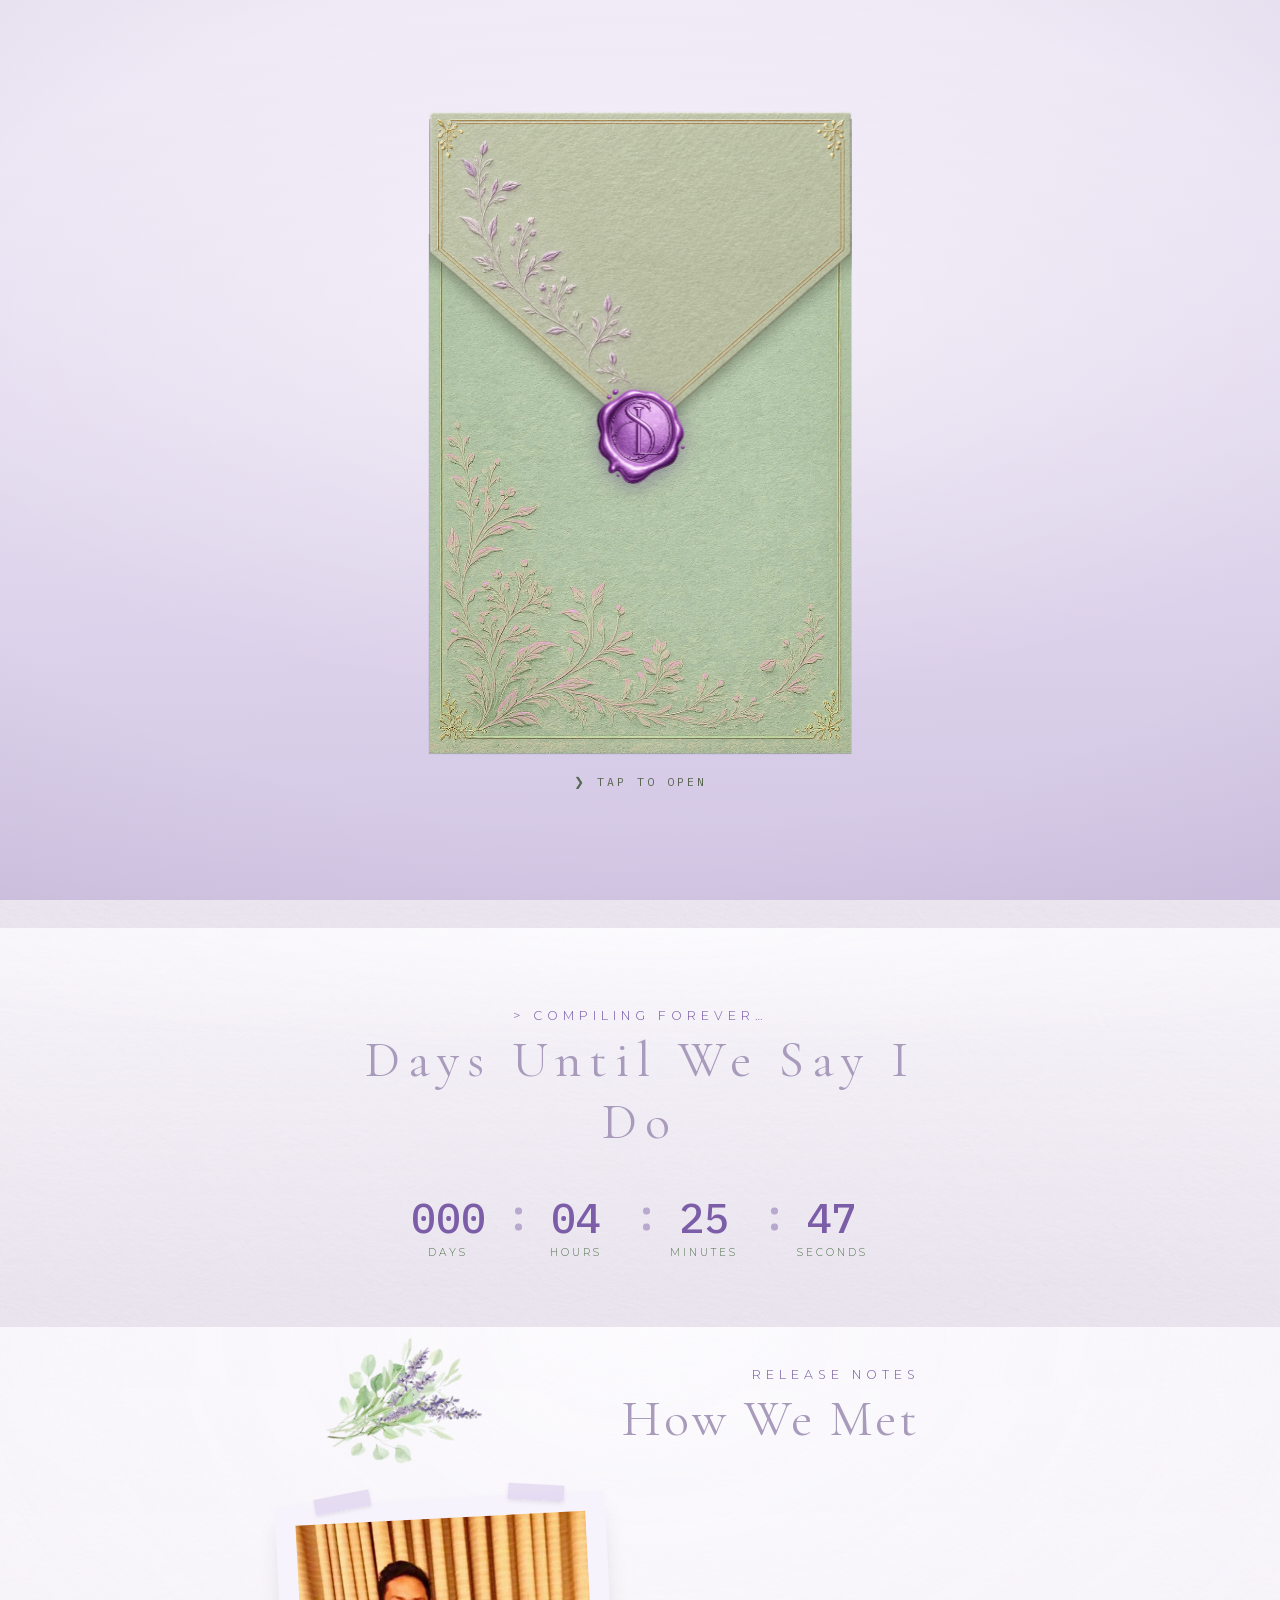
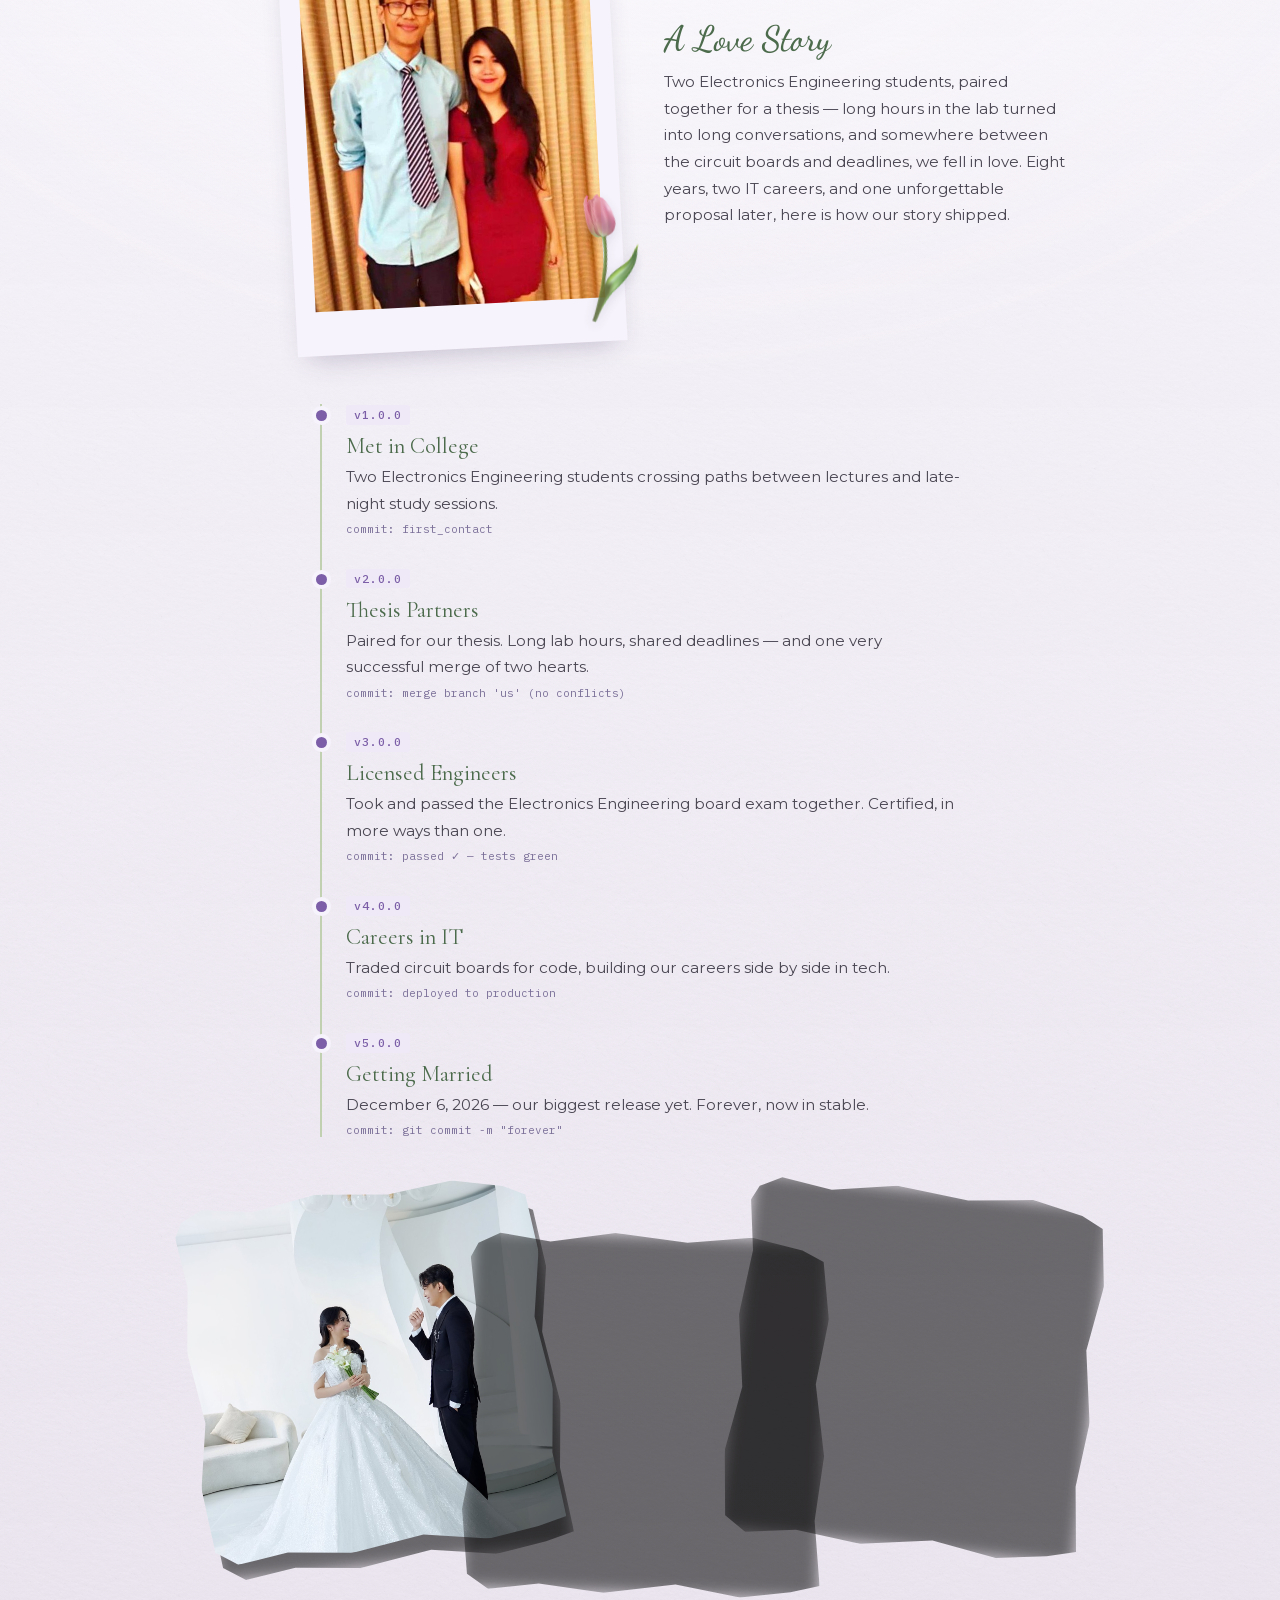
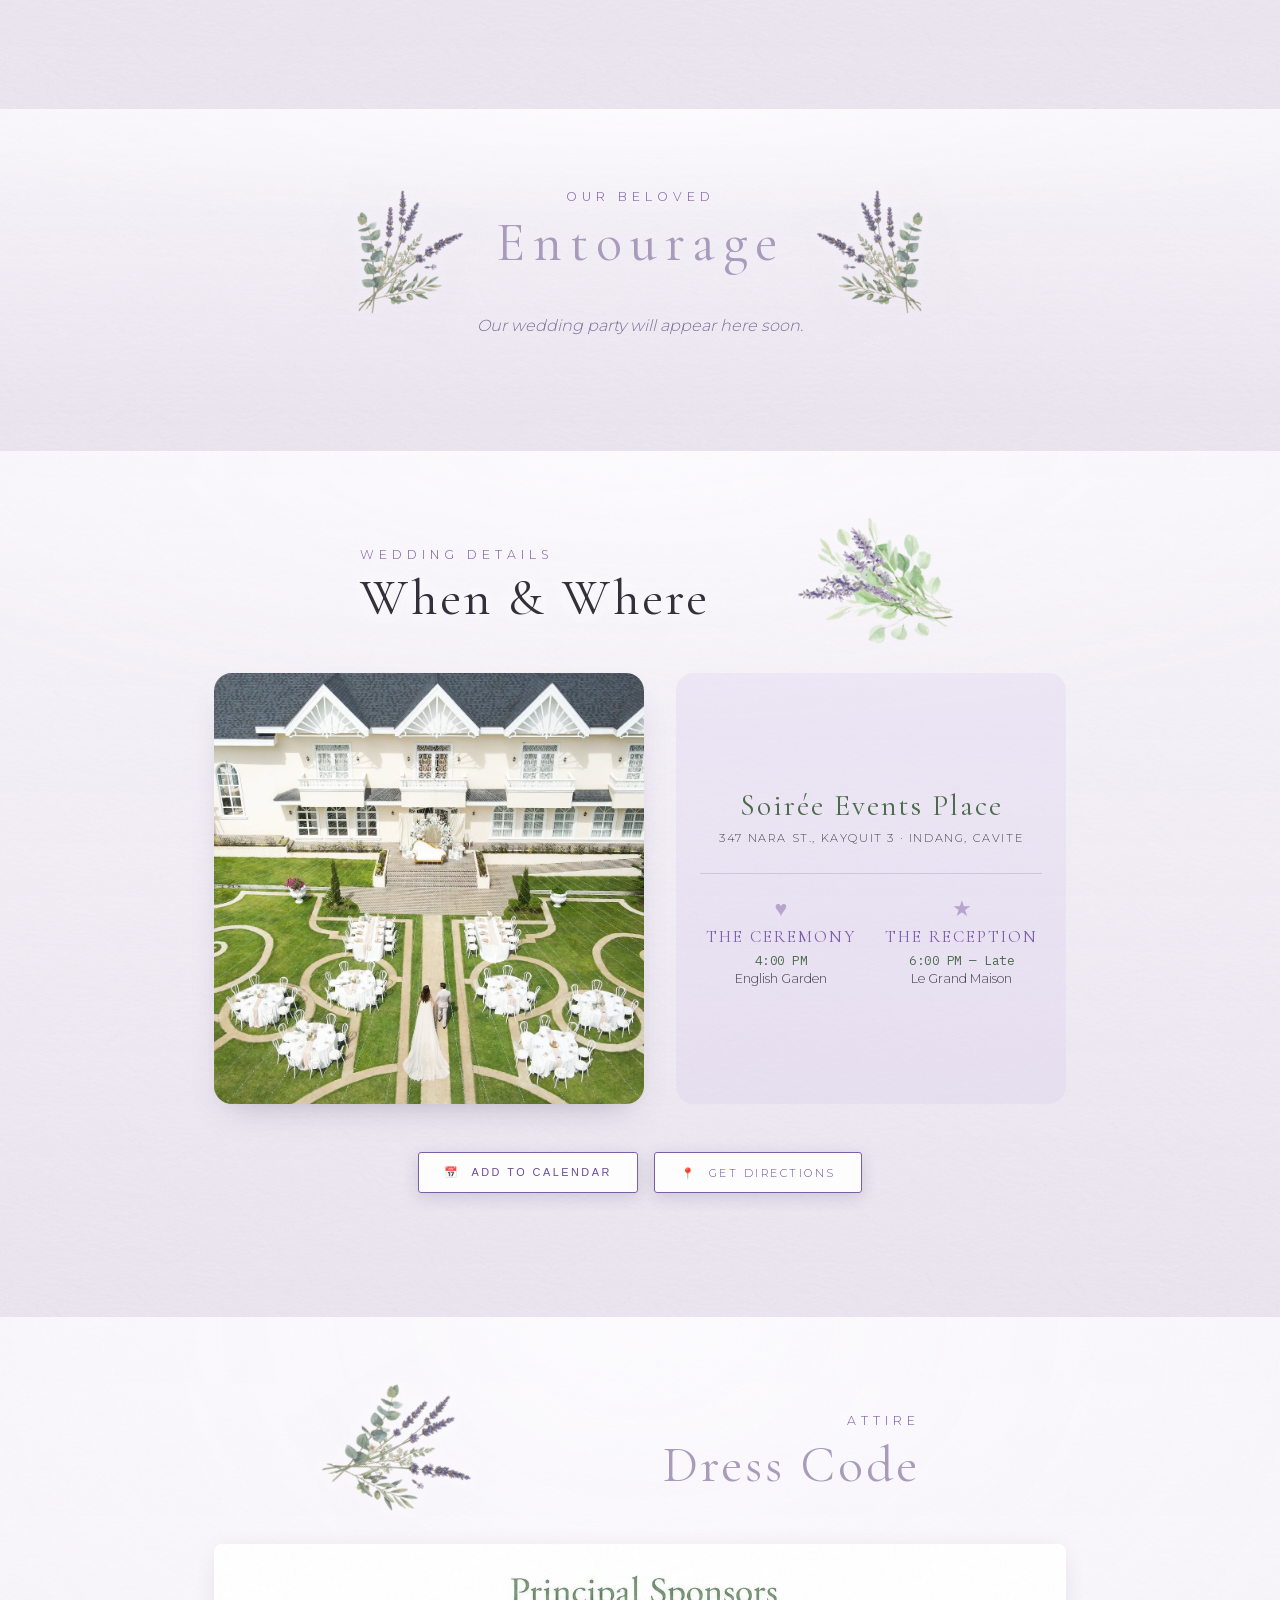
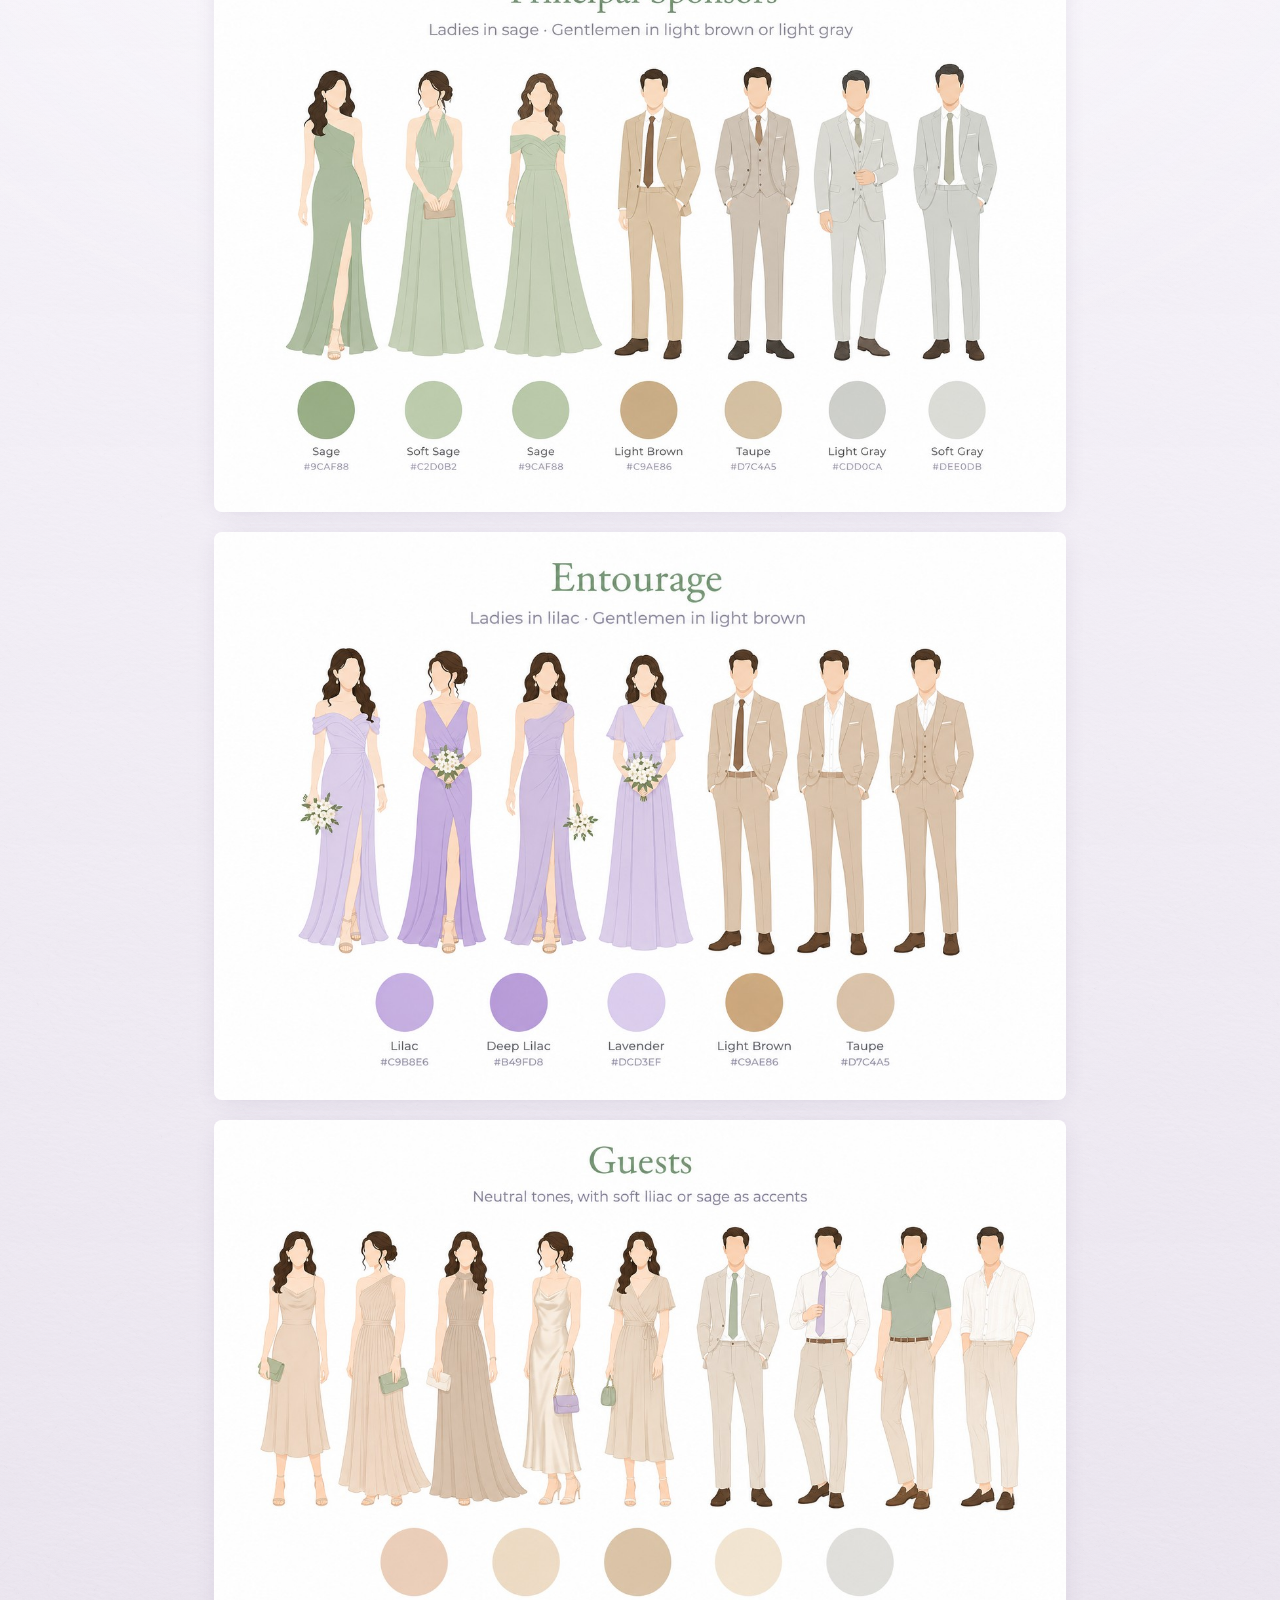
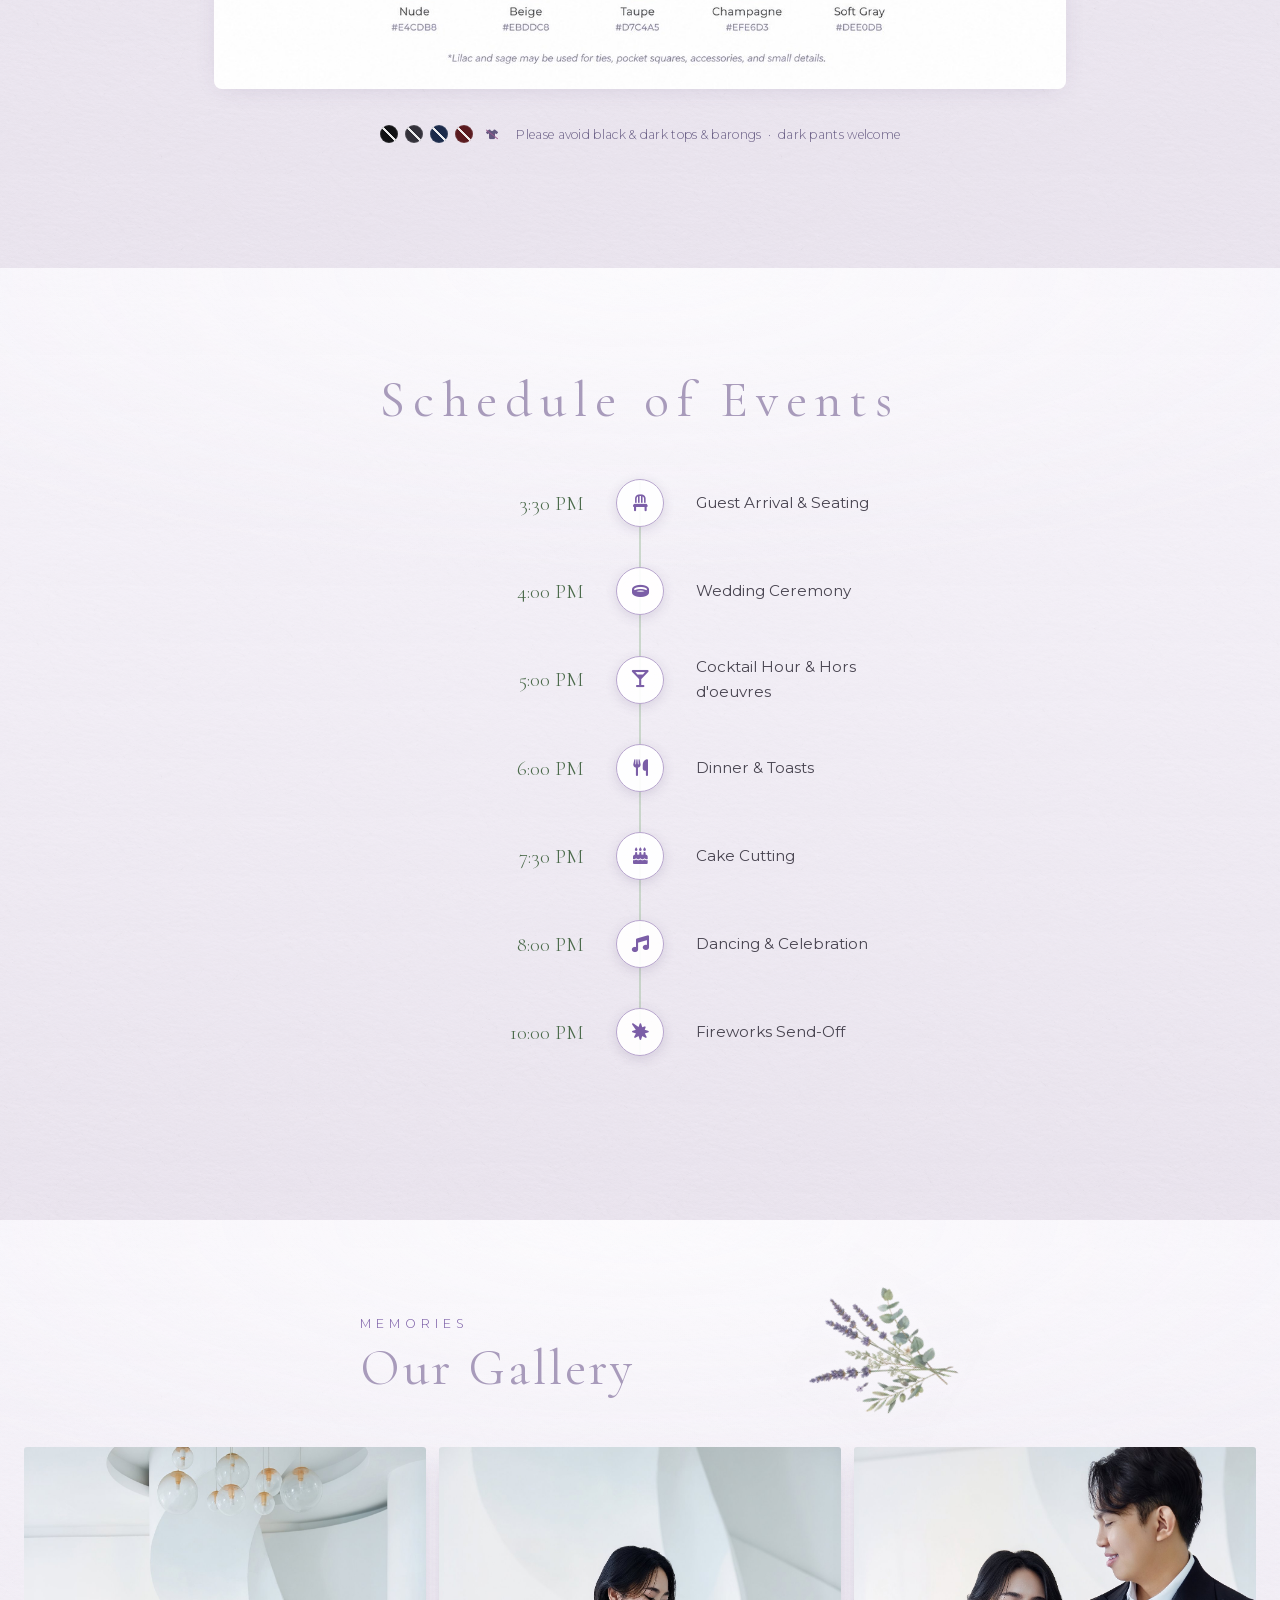
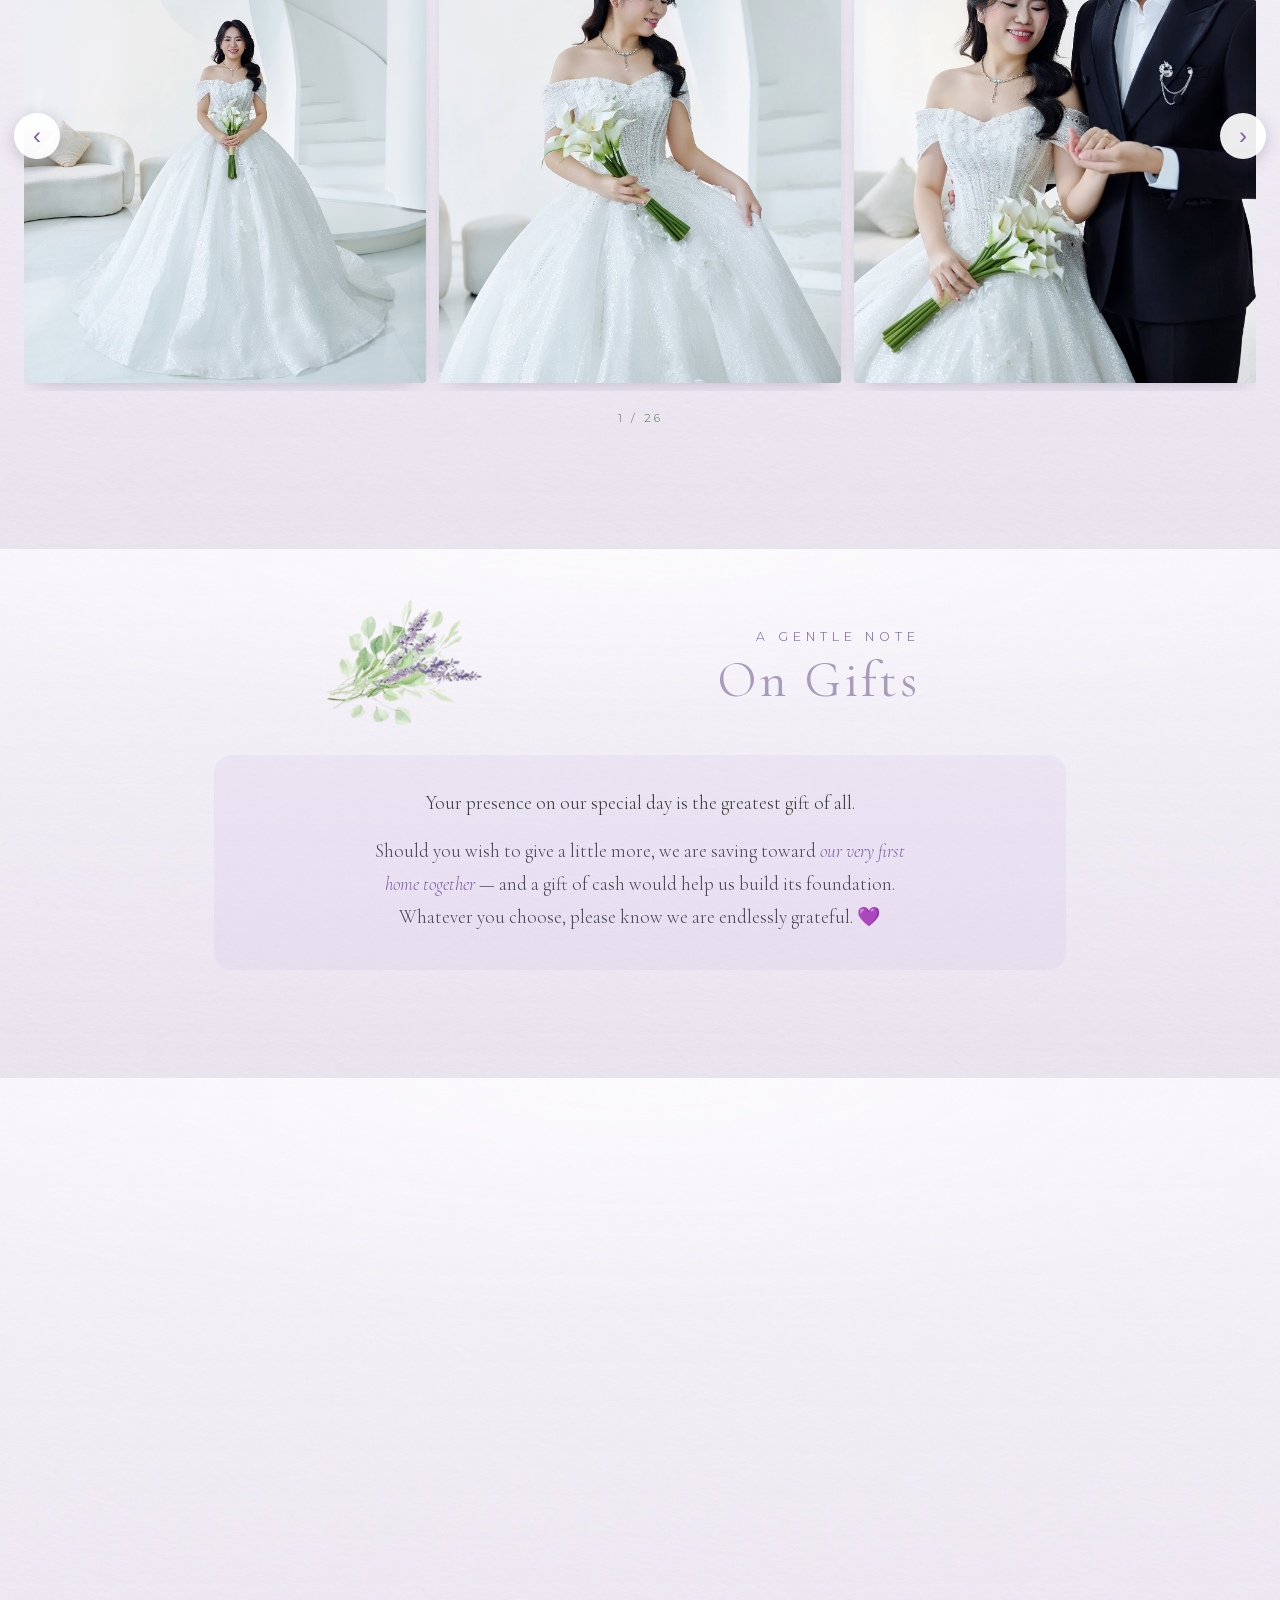
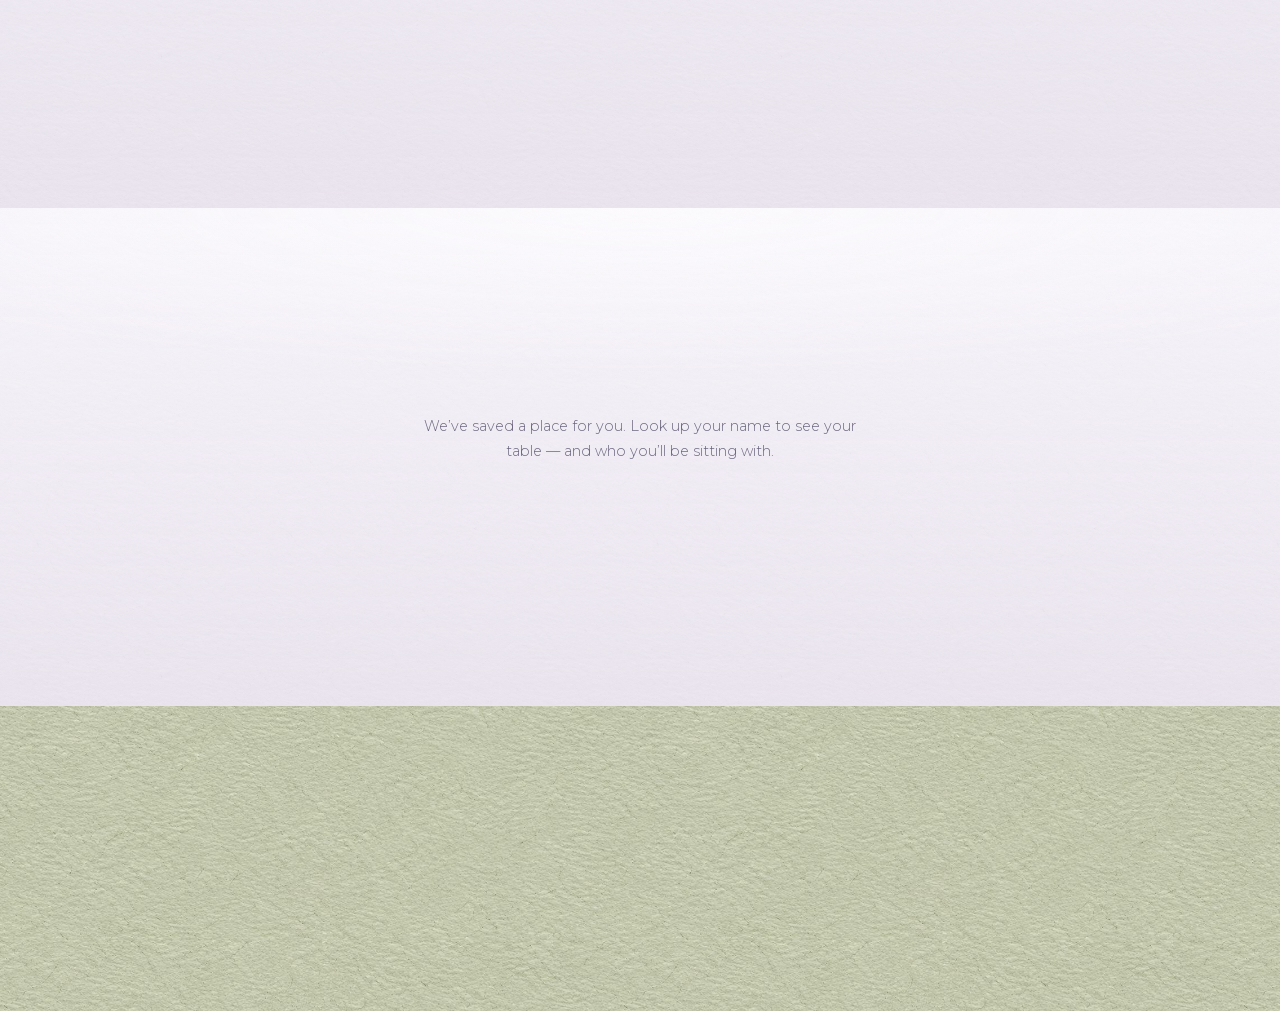
==== index.html @ c307e737 "feat: find your table by name from the invitation; drop the high-chair labels" ====
<!DOCTYPE html>
<html lang="en">
<head>
  <meta charset="UTF-8" />
  <meta name="viewport" content="width=device-width, initial-scale=1.0" />
  <title>Shira & Leendon — December 6, 2026</title>
  <meta name="description" content="Together with their families, Shira Mae Sulmaca & Leendon Lloyd Dimamay invite you to celebrate their wedding — December 6, 2026, at Soirée Events Place, Indang, Cavite." />
  <meta name="theme-color" content="#7b5ea7" />

  <!-- Open Graph / social share -->
  <meta property="og:type" content="website" />
  <meta property="og:url" content="https://shira-don.github.io/wedding-invite/" />
  <meta property="og:title" content="Shira & Leendon — We're Getting Married!" />
  <meta property="og:description" content="December 6, 2026 · Soirée Events Place, Indang, Cavite. Save the date!" />
  <meta property="og:image" content="https://shira-don.github.io/wedding-invite/og-image.jpg?v=2" />
  <meta property="og:image:width" content="1200" />
  <meta property="og:image:height" content="630" />
  <meta property="og:image:alt" content="Shira & Leendon — Save the Date, December 6, 2026" />
  <meta name="twitter:card" content="summary_large_image" />
  <meta name="twitter:title" content="Shira & Leendon — We're Getting Married!" />
  <meta name="twitter:description" content="December 6, 2026 · Soirée Events Place, Indang, Cavite." />
  <meta name="twitter:image" content="https://shira-don.github.io/wedding-invite/og-image.jpg?v=2" />

  <!-- Favicon (inline SVG, no external request) -->
  <link rel="icon" href="data:image/svg+xml,%3Csvg xmlns='http://www.w3.org/2000/svg' viewBox='0 0 100 100'%3E%3Ctext y='.9em' font-size='90'%3E%F0%9F%92%9C%3C/text%3E%3C/svg%3E" />

  <link rel="stylesheet" href="fonts/google-fonts.css" />
  <link rel="stylesheet" href="fonts/font-awesome.css" />
  <link rel="preconnect" href="https://fonts.googleapis.com" />
  <link rel="preconnect" href="https://fonts.gstatic.com" crossorigin />
  <link rel="stylesheet" href="https://fonts.googleapis.com/css2?family=Dancing+Script:wght@500;600&display=swap" />
  <link rel="preload" as="image" href="images/compressed/DUY_7968.jpg" />
  <style>
    /* ── Reset & Base ─────────────────────────────── */
    *, *::before, *::after { margin: 0; padding: 0; box-sizing: border-box; }
    html { scroll-behavior: smooth; overflow-x: hidden; max-width: 100%; }
    body {
      font-family: 'Montserrat', sans-serif;
      font-weight: 300;
      color: #3a3a3a;
      background: #ece7f4;
      overflow-x: hidden;
      position: relative;   /* containing block for .page-scroll */
    }

    /* ── Scroll backdrop ──────────────────────────────
       One continuous paper scroll behind the whole document: a rolled cap at the
       top, the tiling body down the length, and the same cap flipped at the bottom.
       z-index -1 puts it above body's background but behind all in-flow content, so
       no wrapper markup is needed around the sections.
       Both assets are 1000px wide with their gold rails on matching fractions
       (3.80% / 95.80%), so the rails run unbroken through the cap-to-body joins. */
    .page-scroll {
      position: absolute; inset: 0; z-index: -1;
      pointer-events: none;
      background: #e3e7da url("images/compressed/sage-paper.jpg") top center / 620px auto repeat;
    }
    /* Gold-railed scroll caps removed for now — plain sage paper base;
       transparent gold border accents to be layered on separately. */
    .page-scroll::before, .page-scroll::after { content: none; }
    img { display: block; max-width: 100%; }

    /* ── Typography ───────────────────────────────── */
    .serif { font-family: 'Cormorant Garamond', serif; }
    .mono  { font-family: 'IBM Plex Mono', monospace; }
    .section-label {
      font-family: 'IBM Plex Mono', monospace;
      font-weight: 600;
      font-size: .78rem;
      letter-spacing: 3px;
      text-transform: uppercase;
      color: #7b5ea7;
      margin-bottom: 1rem;
    }
    section h2.serif { font-weight: 400 !important; letter-spacing: .5px; }

    /* ── Utility ──────────────────────────────────── */
    .container { max-width: 900px; margin: 0 auto; padding: 0 1.5rem; }
    .text-center { text-align: center; }
    /* Circuit-trace divider — a nod to our EE roots */
    .divider {
      width: 190px;
      height: 20px;
      background:
        url("data:image/svg+xml,%3Csvg xmlns='http://www.w3.org/2000/svg' viewBox='0 0 200 20'%3E%3Cg fill='none' stroke='%237a9b78' stroke-width='1.4'%3E%3Cpath d='M6 10 H88 M112 10 H194'/%3E%3Cpath d='M52 10 V4'/%3E%3Cpath d='M148 10 V16'/%3E%3Ccircle cx='100' cy='10' r='5'/%3E%3C/g%3E%3Cg fill='%237a9b78'%3E%3Ccircle cx='6' cy='10' r='2.6'/%3E%3Ccircle cx='194' cy='10' r='2.6'/%3E%3Ccircle cx='100' cy='10' r='1.6'/%3E%3Ccircle cx='52' cy='4' r='2.2'/%3E%3Ccircle cx='148' cy='16' r='2.2'/%3E%3C/g%3E%3C/svg%3E") center/contain no-repeat;
      margin: 2rem auto;
    }

    /* ── Scroll Animations ────────────────────────── */
    .reveal {
      opacity: 0;
      transform: translateY(40px);
      transition: opacity .8s ease, transform .8s ease;
    }
    .reveal.visible {
      opacity: 1;
      transform: translateY(0) translateX(0) scale(1);
    }

    /* Slide from left */
    .reveal-left {
      opacity: 0;
      transform: translateX(-60px);
      transition: opacity .8s ease, transform .8s ease;
    }
    .reveal-left.visible {
      opacity: 1;
      transform: translateX(0);
    }

    /* Slide from right */
    .reveal-right {
      opacity: 0;
      transform: translateX(60px);
      transition: opacity .8s ease, transform .8s ease;
    }
    .reveal-right.visible {
      opacity: 1;
      transform: translateX(0);
    }

    /* Scale up */
    .reveal-scale {
      opacity: 0;
      transform: scale(.85);
      transition: opacity .7s ease, transform .7s ease;
    }
    .reveal-scale.visible {
      opacity: 1;
      transform: scale(1);
    }

    /* Fade only (no movement) */
    .reveal-fade {
      opacity: 0;
      transition: opacity 1s ease;
    }
    .reveal-fade.visible {
      opacity: 1;
    }

    /* Staggered children — adds delay per child */
    .stagger-children > * {
      opacity: 0;
      transform: translateY(30px);
      transition: opacity .6s ease, transform .6s ease;
    }
    .stagger-children.visible > * {
      opacity: 1;
      transform: translateY(0);
    }
    .stagger-children.visible > *:nth-child(1) { transition-delay: 0s; }
    .stagger-children.visible > *:nth-child(2) { transition-delay: .12s; }
    .stagger-children.visible > *:nth-child(3) { transition-delay: .24s; }
    .stagger-children.visible > *:nth-child(4) { transition-delay: .36s; }
    .stagger-children.visible > *:nth-child(5) { transition-delay: .48s; }
    .stagger-children.visible > *:nth-child(6) { transition-delay: .60s; }
    .stagger-children.visible > *:nth-child(7) { transition-delay: .72s; }

    /* Hero entrance */
    .hero-content .pre-title,
    .hero-content h1,
    .hero-content .date-line {
      opacity: 0;
      transform: translateY(25px);
      animation: heroEntrance .9s ease forwards;
    }
    .hero-content .pre-title { animation-delay: .3s; }
    .hero-content h1 { animation-delay: .6s; }
    .hero-content .date-line { animation-delay: .9s; }
    @keyframes heroEntrance {
      to { opacity: 1; transform: translateY(0); }
    }

    /* Hero background slow zoom */
    .hero-bg {
      animation: heroZoom 20s ease-out forwards;
    }
    @keyframes heroZoom {
      from { transform: scale(1); }
      to { transform: scale(1.08); }
    }

    /* ── Navigation ───────────────────────────────── */
    nav {
      position: fixed;
      top: 0; left: 0; right: 0;
      z-index: 100;
      background: rgba(245, 240, 252, .92);
      backdrop-filter: blur(10px);
      border-bottom: 1px solid rgba(123, 94, 167, .2);
      transition: transform .3s ease;
    }
    nav.hidden { transform: translateY(-100%); }
    nav ul {
      display: flex;
      justify-content: center;
      gap: 2rem;
      list-style: none;
      padding: .9rem 0;
    }
    nav a {
      text-decoration: none;
      font-size: .7rem;
      letter-spacing: 3px;
      text-transform: uppercase;
      color: #3a3a3a;
      transition: color .3s;
    }
    nav a:hover { color: #7b5ea7; }

    .nav-toggle { display: none; }
    .nav-backdrop { display: none; }

    /* ── Hero ─────────────────────────────────────── */
    .hero {
      position: relative;
      height: 100vh;
      min-height: 600px;
      display: flex;
      align-items: center;
      justify-content: center;
      text-align: center;
      color: #fff;
      overflow: hidden;
    }
    .hero-bg {
      position: absolute;
      inset: 0;
      /* full-res: url('images/DUY_7968.jpg') */
      background: url('images/compressed/DUY_7968.jpg') center/cover no-repeat;
    }
    .hero-overlay {
      position: absolute;
      inset: 0;
      background:
        radial-gradient(60% 55% at 50% 45%, rgba(0,0,0,0) 0%, rgba(28,20,42,.55) 100%),
        linear-gradient(to bottom, rgba(40,25,60,.35) 0%, rgba(30,40,35,.5) 100%);
    }
    .hero-content {
      position: relative;
      z-index: 1;
      padding: 2rem;
      display: flex;
      flex-direction: column;
    }
    .hero-content .hero-terminal { order: 5; margin: 1.75rem 0 0; opacity: .65; }
    .hero-content .pre-title {
      font-family: 'Montserrat', sans-serif;
      font-weight: 300;
      font-size: .8rem;
      letter-spacing: 6px;
      text-transform: uppercase;
      margin-bottom: 1.5rem;
      opacity: .9;
    }
    .hero-terminal {
      font-family: 'IBM Plex Mono', monospace;
      font-size: .72rem;
      letter-spacing: 1px;
      color: rgba(255,255,255,.7);
      margin-bottom: 1.4rem;
      min-height: 1.1em;
    }
    .term-cursor {
      display: inline-block;
      width: .55ch;
      background: rgba(255,255,255,.7);
      animation: termBlink 1.05s steps(1) infinite;
    }
    @keyframes termBlink { 50% { opacity: 0; } }
    .hero-content h1 {
      font-family: 'Billa Mount', 'Cormorant Garamond', serif;
      font-weight: 400;
      font-size: clamp(2.4rem, 7vw, 4.6rem);
      line-height: 1.15;
      margin-top: 2.25rem;   /* drop the names lower, away from the pre-title */
      margin-bottom: .25rem;
      white-space: nowrap;
    }
    .hero-content .ampersand {
      display: inline;
      font-family: 'Cormorant Garamond', serif;
      font-style: italic;
      font-weight: 300;
      font-size: .5em;
      margin: 0 .12em;
      opacity: .8;
    }
    .hero-content .date-line {
      font-family: 'Montserrat', sans-serif;
      font-weight: 300;
      font-size: .85rem;
      letter-spacing: 4px;
      margin-top: 2rem;
      opacity: .85;
    }
    /* Hero action buttons */
    .hero-actions {
      display: flex;
      gap: 1rem;
      justify-content: center;
      flex-wrap: wrap;
      margin-top: 2rem;
      opacity: 0;
      transform: translateY(25px);
      animation: heroEntrance .9s ease forwards;
      animation-delay: 1.1s;
    }
    .btn-ghost {
      display: inline-flex;
      align-items: center;
      gap: .5rem;
      padding: .8rem 1.6rem;
      border: 1px solid rgba(255,255,255,.7);
      border-radius: 3px;
      background: rgba(255,255,255,.08);
      backdrop-filter: blur(4px);
      color: #fff;
      text-decoration: none;
      font-size: .68rem;
      letter-spacing: 2.5px;
      text-transform: uppercase;
      cursor: pointer;
      transition: background .3s, border-color .3s, transform .2s;
    }
    .btn-ghost:hover { background: rgba(255,255,255,.2); transform: translateY(-2px); }
    .btn-ghost:focus-visible { outline: 2px solid #fff; outline-offset: 3px; }

    /* Add-to-calendar dropdown */
    .cal-wrap { position: relative; display: inline-flex; }
    .cal-menu {
      position: absolute;
      top: calc(100% + .6rem);
      left: 50%;
      transform: translateX(-50%) translateY(-6px);
      background: #fff;
      border-radius: 5px;
      box-shadow: 0 10px 30px rgba(40,25,60,.25);
      padding: .4rem;
      display: flex;
      flex-direction: column;
      min-width: 210px;
      opacity: 0;
      visibility: hidden;
      transition: opacity .2s ease, transform .2s ease, visibility .2s;
      z-index: 5;
    }
    .cal-menu.open { opacity: 1; visibility: visible; transform: translateX(-50%) translateY(0); }
    .cal-menu::before {
      content: '';
      position: absolute;
      top: -6px; left: 50%;
      width: 12px; height: 12px;
      background: #fff;
      transform: translateX(-50%) rotate(45deg);
    }
    .cal-menu a {
      position: relative;
      color: #3a3a3a;
      text-decoration: none;
      padding: .7rem .9rem;
      font-size: .68rem;
      letter-spacing: 2px;
      text-transform: uppercase;
      border-radius: 3px;
      text-align: left;
      white-space: nowrap;
      cursor: pointer;
      transition: background .2s, color .2s;
    }
    .cal-menu a:hover, .cal-menu a:focus-visible { background: #f2edf8; color: #7b5ea7; outline: none; }

    /* Inline text link (venue / maps) */
    .text-link {
      color: #7b5ea7;
      text-decoration: none;
      border-bottom: 1px solid rgba(123,94,167,.35);
      transition: border-color .3s;
      white-space: nowrap;
    }
    .text-link:hover { border-color: #7b5ea7; }

    /* Visible keyboard focus everywhere */
    a:focus-visible, button:focus-visible,
    input:focus-visible, select:focus-visible, textarea:focus-visible {
      outline: 2px solid #7b5ea7;
      outline-offset: 2px;
    }
    nav a { padding: 2px 0; }

    .scroll-cue {
      position: absolute;
      bottom: 2rem;
      left: 50%;
      transform: translateX(-50%);
      z-index: 1;
      animation: bounce 2s infinite;
    }
    .scroll-cue span {
      display: block;
      width: 24px;
      height: 24px;
      border-right: 1.5px solid rgba(255,255,255,.7);
      border-bottom: 1.5px solid rgba(255,255,255,.7);
      transform: rotate(45deg);
    }
    @keyframes bounce {
      0%, 100% { transform: translateX(-50%) translateY(0); }
      50% { transform: translateX(-50%) translateY(10px); }
    }

    /* ── Countdown ────────────────────────────────── */
    .countdown-section {
      padding: 5rem 0 2.5rem;
      background: rgba(235,229,242,.62);
    }
    .countdown {
      display: flex;
      justify-content: center;
      gap: 3rem;
      flex-wrap: wrap;
      max-width: 640px;
      margin: 1.75rem auto 0;
    }
    .countdown-item { position: relative; }
    .countdown-item + .countdown-item::before {
      content: ':';
      position: absolute;
      left: -1.9rem; top: -.15rem;
      font-family: 'IBM Plex Mono', monospace;
      font-size: 2.6rem;
      font-weight: 500;
      color: rgba(123,94,167,.45);
      line-height: 1;
    }
    .countdown-item {
      text-align: center;
      min-width: 80px;
    }
    .countdown-item .number {
      font-family: 'IBM Plex Mono', monospace;
      font-size: 2.6rem;
      font-weight: 500;
      color: #7b5ea7;
      line-height: 1;
      font-variant-numeric: tabular-nums;
    }
    .countdown-item .label {
      font-size: .65rem;
      letter-spacing: 3px;
      text-transform: uppercase;
      margin-top: .5rem;
      color: #52734d;
    }

    /* ── Couple / Story ───────────────────────────── */
    .couple-section {
      padding: 2.5rem 0 6rem;
      background: rgba(232, 238, 224, .82);
    }
    .couple-grid {
      display: grid;
      grid-template-columns: 1fr 1fr;
      gap: 3rem;
      margin-top: 3rem;
      align-items: center;
    }
    /* mat + tape treatment for the how-we-met photo */
    .couple-photo {
      position: relative;
      width: min(100%, 330px);
      margin: 0 0 0 auto;
      padding: 1.25rem 1.25rem 2.75rem;
      background: #f7f3fc;
      box-shadow: 0 14px 28px -12px rgba(60,50,90,.28);
    }
    .couple-photo.reveal-left { transform: translateX(-60px) rotate(-3deg); }
    .couple-photo.reveal-left.visible { transform: translateX(0) rotate(-3deg); }
    .couple-photo .cp-tulip {
      position: absolute; z-index: 2;
      right: -4%; bottom: 4%;
      width: 20%; height: auto;
      transform: rotate(16deg);
      opacity: .85;
      filter: drop-shadow(0 4px 6px rgba(60,50,90,.18));
      pointer-events: none;
    }
    .couple-photo img:not(.cp-tulip) {
      display: block;
      width: 100%;
      aspect-ratio: 3 / 4;
      object-fit: cover;
    }
    .couple-photo::before,
    .couple-photo::after {
      content: '';
      position: absolute;
      top: -.55rem;
      width: 3.5rem;
      height: 1rem;
      background: rgba(216, 200, 236, .55);
      box-shadow: 0 2px 4px rgba(0,0,0,.08);
      z-index: 3;
    }
    .couple-photo::before { left: 12%; transform: rotate(-8deg); }
    .couple-photo::after  { right: 12%; transform: rotate(6deg); }
    .couple-text h3 {
      font-family: 'Dancing Script', 'Pinyon Script', cursive;
      font-weight: 500;
      font-size: 2.2rem;
      margin-bottom: .6rem;
      color: #4c6b4c;
    }
    .couple-text p {
      font-weight: 400;
      line-height: 1.75;
      font-size: .95rem;
      color: #4a4652;
    }

    /* ── Changelog (our version history) ──────────── */
    .changelog {
      max-width: 640px;
      margin: 3.5rem auto 0;
      padding-left: 1.5rem;
      border-left: 2px solid #c2d0b2;      /* the "git graph" line */
    }
    .cl-item { position: relative; padding-bottom: 2rem; }
    .cl-item:last-child { padding-bottom: 0; }
    .cl-item::before {                       /* commit node */
      content: '';
      position: absolute;
      left: calc(-1.5rem - 6px);
      top: .35rem;
      width: 11px; height: 11px;
      border-radius: 50%;
      background: #7b5ea7;
      box-shadow: 0 0 0 4px #f7f3fc;
    }
    .cl-ver {
      font-family: 'IBM Plex Mono', monospace;
      font-size: .72rem;
      font-weight: 500;
      letter-spacing: 1px;
      color: #7b5ea7;
      background: #efe9f7;
      padding: .15rem .5rem;
      border-radius: 3px;
    }
    .cl-item h4 {
      font-family: 'Cormorant Garamond', serif;
      font-weight: 500;
      font-size: 1.4rem;
      color: #4c6b4c;
      margin: .55rem 0 .3rem;
    }
    .cl-item p {
      font-weight: 400;
      font-size: .95rem;
      line-height: 1.75;
      color: #4a4652;
    }
    .cl-item .commit {
      font-family: 'IBM Plex Mono', monospace;
      font-size: .68rem;
      color: #7a6f98;
      margin-top: .3rem;
    }

    /* ── Photo strip (torn-paper collage) ─────────── */
    .ps-band {
      background: transparent;   /* blends into the How We Met section gradient */
      padding: 1rem 0 0;
    }
    .ps-torn {
      position: relative;
      max-width: 900px;
      height: 460px;
      margin: 0 auto;
    }
    .ps-slot {
      position: absolute;
      width: 40%;
      aspect-ratio: 1;
    }
    .ps-slot::before {
      content: '';
      position: absolute;
      inset: 0;
      background: rgba(0, 0, 0, .55);
      clip-path: polygon(2% 4%, 8% 1%, 22% 3%, 40% 0, 60% 2%, 78% 0, 92% 3%, 98% 6%, 100% 22%, 97% 40%, 100% 60%, 98% 78%, 100% 96%, 92% 98%, 78% 100%, 60% 97%, 40% 100%, 22% 98%, 8% 100%, 2% 96%, 0 78%, 3% 60%, 0 40%, 2% 22%, 0 8%);
      transform: translate(6px, 16px);
      filter: blur(8px);
    }
    .ps-slot img {
      display: block;
      position: relative;
      width: 100%;
      height: 100%;
      object-fit: cover;
      clip-path: polygon(2% 4%, 8% 1%, 22% 3%, 40% 0, 60% 2%, 78% 0, 92% 3%, 98% 6%, 100% 22%, 97% 40%, 100% 60%, 98% 78%, 100% 96%, 92% 98%, 78% 100%, 60% 97%, 40% 100%, 22% 98%, 8% 100%, 2% 96%, 0 78%, 3% 60%, 0 40%, 2% 22%, 0 8%);
    }
    .ps-slot:nth-child(1) { top: 8%;  left: 0;   transform: rotate(-6deg); }
    .ps-slot:nth-child(2) { top: 14%; left: 30%; transform: rotate(2deg); z-index: 2; }
    .ps-slot:nth-child(3) { top: 4%;  right: 0;  transform: rotate(6deg); }

    @media (max-width: 640px) {
      .ps-torn { height: auto; padding: 0 1.25rem; }
      .ps-slot {
        position: relative;
        width: 100%;
        margin-bottom: 2rem;
      }
      .ps-slot:nth-child(1),
      .ps-slot:nth-child(2),
      .ps-slot:nth-child(3) { top: auto; left: auto; right: auto; transform: none; }
      .ps-slot::before { transform: translate(4px, 14px); filter: blur(6px); }
    }

    /* ── Entourage ────────────────────────────────── */
    .entourage-section {
      padding: 5rem 0 5.5rem;
      background:
        radial-gradient(120% 60% at 50% 0%, rgba(255,255,255,.55), rgba(255,255,255,0) 60%),
        linear-gradient(180deg, rgba(250,247,255,.94), rgba(238,231,246,.88));
    }
    .entourage-hero {
      position: relative;
      max-width: 520px;
      margin: 0 auto 2.5rem;
      text-align: center;
    }
    .entourage-accent {
      position: absolute;
      top: -.5rem;
      width: 150px;
      height: auto;
      opacity: .9;
      pointer-events: none;
      z-index: 0;
    }
    .entourage-accent.left {
      left: -3.5rem;
      transform: scaleX(-1) rotate(-20deg);
    }
    .entourage-accent.right {
      right: -3.5rem;
      transform: rotate(-20deg);
    }
    .entourage-pre,
    .entourage-heading,
    .entourage-heart-lg,
    .entourage-tagline-hero { position: relative; z-index: 1; }
    .entourage-pre {
      font-family: 'Montserrat', sans-serif;
      font-weight: 300;
      font-size: .78rem;
      letter-spacing: 5px;
      text-transform: uppercase;
      color: #7b5ea7;
    }
    .entourage-heading {
      font-family: 'Cormorant Garamond', serif;
      font-weight: 500;
      font-size: clamp(2.4rem, 8vw, 3.4rem);
      letter-spacing: 8px;
      color: #a89bbb;
      margin: .35rem 0 .4rem;
    }
    .entourage-heart-lg {
      display: inline-block;
      font-size: 1.05rem;
      color: #b7a5cd;
      margin: .35rem 0 .5rem;
    }
    .entourage-tagline-hero {
      font-family: 'Montserrat', sans-serif;
      font-weight: 300;
      font-size: .72rem;
      letter-spacing: 3px;
      text-transform: uppercase;
      color: #4a4652;
      line-height: 1.9;
      margin-top: .9rem;
    }
    .entourage-body { max-width: 640px; }
    .entourage-group { margin-top: 3rem; }
    .entourage-group.card {
      background: rgba(216, 200, 236, .28);
      border-radius: 18px;
      padding: 2rem 1.35rem 2.25rem;
    }
    .entourage-title-row {
      display: flex;
      align-items: center;
      justify-content: center;
      gap: .9rem;
      margin-bottom: .35rem;
    }
    .entourage-title-row h3 {
      font-family: 'Cormorant Garamond', serif;
      font-weight: 500;
      font-size: 1.5rem;
      letter-spacing: 4px;
      text-transform: uppercase;
      color: #4c6b4c;
      margin: 0;
      white-space: nowrap;
    }
    .entourage-leaf { width: 68px; height: 18px; flex-shrink: 0; }
    .entourage-leaf.flip { transform: scaleX(-1); }
    .entourage-script {
      font-family: 'Dancing Script', 'Pinyon Script', 'Great Vibes', cursive;
      font-weight: 500;
      font-size: 1.25rem;
      color: #4c6b4c;
      text-align: center;
      margin-bottom: 1.5rem;
      line-height: 1.3;
    }
    .entourage-script .heart {
      color: #b7a5cd;
      font-size: .78em;
      margin-left: .3em;
    }
    .entourage-list {
      display: grid;
      grid-template-columns: repeat(2, minmax(0, 1fr));
      gap: .55rem 1.6rem;
      list-style: none;
      padding: 0;
      margin: 0;
    }
    .entourage-item { text-align: center; padding: .3rem .2rem; }
    .entourage-item.solo { grid-column: 1 / -1; }
    .entourage-item .role {
      font-family: 'IBM Plex Mono', monospace;
      font-size: .55rem;
      letter-spacing: 1.8px;
      text-transform: uppercase;
      color: #7b5ea7;
      display: block;
      margin-bottom: .15rem;
    }
    .entourage-item .name {
      font-family: 'Cormorant Garamond', serif;
      font-weight: 400;
      -webkit-text-stroke: .35px currentColor;
      font-size: 1rem;
      color: #3a3a3a;
    }
    .sponsor-couples {
      list-style: none;
      padding: 0;
      margin: 0;
    }
    .sponsor-couple {
      display: flex;
      align-items: center;
      justify-content: flex-start;
      gap: .55rem;
      padding: .5rem 0;
    }
    .sponsor-couple + .sponsor-couple {
      border-top: 1px solid rgba(168, 155, 187, .3);
    }
    .sponsor-couple .icon {
      color: #b7a5cd;
      font-size: .72rem;
      flex-shrink: 0;
      line-height: 1;
    }
    .sponsor-couple .line {
      font-family: 'Cormorant Garamond', serif;
      font-weight: 400;
      -webkit-text-stroke: .35px currentColor;
      font-size: 1rem;
      color: #3a3a3a;
      line-height: 1.5;
      letter-spacing: .3px;
      text-align: left;
    }
    .bridal-honor {
      display: grid;
      grid-template-columns: 1fr auto 1fr;
      gap: 0 1.25rem;
      text-align: center;
      max-width: 560px;
      margin: 0 auto 1.4rem;
      padding-bottom: 1.35rem;
      border-bottom: 1px solid rgba(168, 155, 187, .35);
    }
    .bridal-honor .honor-head {
      font-family: 'Cormorant Garamond', serif;
      font-weight: 500;
      font-size: .82rem;
      letter-spacing: 4px;
      text-transform: uppercase;
      color: #7b5ea7;
      margin-bottom: .35rem;
    }
    .bridal-honor .honor-name {
      font-family: 'Cormorant Garamond', serif;
      font-weight: 400;
      -webkit-text-stroke: .35px currentColor;
      font-size: 1.2rem;
      color: #3a3a3a;
      letter-spacing: 1.5px;
    }
    .bridal-honor .honor-spacer { width: 1px; }
    .bridal-party {
      display: grid;
      grid-template-columns: 1fr auto 1fr;
      gap: 0 1.25rem;
      align-items: start;
      max-width: 560px;
      margin: 0 auto;
    }
    /* paired two-column grids: each pair shares one grid row so they stay aligned */
    .bridal-party > .pair-l, .bearers-two > .pair-l, .bridal-honor > .pair-l { grid-column: 1; }
    .bridal-party > .pair-r, .bearers-two > .pair-r, .bridal-honor > .pair-r { grid-column: 3; }
    .bridal-party > .bridal-divider,
    .bearers-two  > .bridal-divider { grid-column: 2; align-self: stretch; }
    .bearers-two  > .bridal-col-head { margin-bottom: 0; }
    .bridal-col-head {
      font-family: 'Cormorant Garamond', serif;
      font-weight: 400;
      font-size: 1rem;
      letter-spacing: 5px;
      text-transform: uppercase;
      color: #4c6b4c;
      text-align: center;
      margin-bottom: 1.1rem;
    }
    .bridal-list {
      list-style: none;
      padding: 0;
      margin: 0;
    }
    .bridal-list li,
    .bridal-entry {
      font-family: 'Cormorant Garamond', serif;
      font-weight: 400;
      -webkit-text-stroke: .35px currentColor;
      font-size: 1rem;
      letter-spacing: .3px;
      color: #3a3a3a;
      padding: .28rem 0;
      display: flex;
      gap: .75rem;
      align-items: baseline;
    }
    .bridal-list .num,
    .bridal-entry .num {
      color: #a89bbb;
      font-weight: 500;
      min-width: 1.5em;
      font-size: .76rem;
    }
    .bridal-divider {
      position: relative;
      width: 1px;
      background: rgba(168, 155, 187, .5);
      margin: .3rem 0;
    }
    .bridal-divider-mid {
      position: absolute;
      top: 50%;
      left: 50%;
      transform: translate(-50%, -50%);
      padding: .4rem .15rem;
      line-height: 0;
    }
    .bearers-row {
      display: grid;
      grid-template-columns: repeat(auto-fit, minmax(120px, 1fr));
      gap: 1.2rem .6rem;
      text-align: center;
    }
    .bearer-item .accent {
      display: block;
      margin: 0 auto .5rem;
      color: #b7a5cd;
      font-size: 1.4rem;
      line-height: 1;
    }
    .bearer-ic { width: 1.1em; height: 1.1em; vertical-align: -.18em; }
    .bearer-item .accent svg + svg { margin-left: .25em; }
    /* two-column boys / girls grouping for the bearers */
    .bearers-two {
      display: grid;
      grid-template-columns: 1fr auto 1fr;
      gap: 1.4rem 1.25rem;
      max-width: 560px;
      margin: 0 auto;
      align-items: start;
    }
    .bearer-item { text-align: center; }
    .parents-col { grid-template-columns: 1fr; gap: 1rem; align-content: start; }
    .bearer-item .role {
      font-family: 'Cormorant Garamond', serif;
      font-weight: 500;
      font-size: .72rem;
      letter-spacing: 3px;
      text-transform: uppercase;
      color: #7b5ea7;
      display: block;
      margin-bottom: .3rem;
    }
    .bearer-item .name {
      font-family: 'Cormorant Garamond', serif;
      font-weight: 400;
      -webkit-text-stroke: .35px currentColor;
      font-size: 1rem;
      letter-spacing: .3px;
      color: #3a3a3a;
      line-height: 1.5;
    }
    .entourage-outro {
      font-family: 'Dancing Script', 'Pinyon Script', 'Great Vibes', cursive;
      font-weight: 500;
      font-size: 1.8rem;
      color: #4c6b4c;
      text-align: center;
      margin-top: 3rem;
    }
    .entourage-loading {
      text-align: center;
      color: #7a6f98;
      font-style: italic;
      margin-top: 2rem;
    }
    @media (max-width: 480px) {
      .entourage-title-row h3 { font-size: 1.25rem; letter-spacing: 3px; }
      .entourage-leaf { width: 44px; }
      .entourage-heading { letter-spacing: 6px; }
      .bridal-col-head { letter-spacing: 4px; font-size: .9rem; }
      .bridal-list li { gap: .5rem; }
      .bridal-party { gap: 0 .7rem; }
      .bearers-row { grid-template-columns: 1fr 1fr; }
      .bearers-two { gap: 0 .7rem; }
      .entourage-accent { width: 90px; top: -.75rem; opacity: .8; }
      .entourage-accent.left { left: -1rem; }
      .entourage-accent.right { right: -1rem; }
    }

    /* ── Shared entourage-style design system (applied to every content section) ── */
    .countdown-section, .couple-section, .details-section,
    .dresscode-section, .timeline-section, .gallery-section, .gifts-section,
    .rsvp-section, .seats-section {
      background:
        radial-gradient(120% 55% at 50% 0%, rgba(255,255,255,.55), rgba(255,255,255,0) 60%),
        linear-gradient(180deg, rgba(250,247,255,.94), rgba(238,231,246,.88)) !important;
    }
    .sec-hero { position: relative; max-width: 560px; margin: 0 auto 2.75rem; text-align: center; }
    .sec-accent {
      position: absolute; top: -1.5rem; width: 140px; height: auto;
      opacity: .9; pointer-events: none; z-index: 0;
    }
    .sec-accent.left  { left: -4rem;  transform: scaleX(-1) rotate(-20deg); }
    .sec-accent.right { right: -4rem; transform: rotate(-20deg); }
    /* alternating asymmetric headers (mobile-first): text one side, small flower opposite corner */
    .sec-hero.align-left  { text-align: left; }
    .sec-hero.align-right { text-align: right; }
    .sec-hero.align-left  .sec-heading,
    .sec-hero.align-right .sec-heading { letter-spacing: 3px; max-width: 80%; }
    .sec-hero.align-left  .sec-heading { margin-right: auto; }
    .sec-hero.align-right .sec-heading { margin-left: auto; }
    /* show only the corner flower opposite the text */
    .sec-hero.align-left  .sec-accent.left  { display: none; }
    .sec-hero.align-right .sec-accent.right { display: none; }
    .sec-hero.align-left  .sec-accent.right {
      width: 172px; top: -3rem; right: -3rem; left: auto; opacity: .9;
      transform: rotate(-60deg);
    }
    .sec-hero.align-right .sec-accent.left {
      width: 172px; top: -3rem; left: -3rem; right: auto; opacity: .9;
      transform: scaleX(-1) rotate(-60deg);
    }
    .sec-pre, .sec-heading, .sec-tagline { position: relative; z-index: 1; }
    .sec-pre {
      font-family: 'Montserrat', sans-serif; font-weight: 300;
      font-size: .78rem; letter-spacing: 5px; text-transform: uppercase; color: #7b5ea7;
    }
    .sec-heading {
      font-family: 'Cormorant Garamond', serif; font-weight: 500;
      font-size: clamp(2.2rem, 7vw, 3.2rem); letter-spacing: 8px; color: #a89bbb;
      margin: .35rem 0 .4rem;
    }
    .sec-tagline {
      font-family: 'Montserrat', sans-serif; font-weight: 300;
      font-size: .72rem; letter-spacing: 3px; text-transform: uppercase;
      color: #4a4652; line-height: 1.9; margin-top: .6rem;
    }
    /* translucent lilac card */
    .sec-card {
      background: rgba(216, 200, 236, .28);
      border-radius: 18px;
      padding: 2rem 1.5rem 2.25rem;
    }
    /* leaf-flanked sage sub-title */
    .sec-title-row { display: flex; align-items: center; justify-content: center; gap: .9rem; margin-bottom: 1rem; }
    .sec-title-row h3 {
      font-family: 'Cormorant Garamond', serif; font-weight: 500;
      font-size: 1.4rem; letter-spacing: 4px; text-transform: uppercase;
      color: #4c6b4c; margin: 0; white-space: nowrap;
      display: inline-flex; align-items: center;
    }
    .sec-title-row h3::before, .sec-title-row h3::after {
      content: ''; display: inline-block; width: 54px; height: 14px; vertical-align: middle;
      background: url("data:image/svg+xml,%3Csvg xmlns='http://www.w3.org/2000/svg' viewBox='0 0 64 16'%3E%3Cpath d='M2 8H62' stroke='%23b7a5cd' stroke-opacity='.6'/%3E%3Cpath d='M20 8c4-6 10-5 12-6-1 5-7 8-12 6z' fill='%23b7a5cd'/%3E%3Cpath d='M34 8c4 6 10 5 12 6-1-5-7-8-12-6z' fill='%23a89bbb'/%3E%3C/svg%3E") center/contain no-repeat;
    }
    .sec-title-row h3::before { margin-right: .9rem; transform: scaleX(-1); }
    .sec-title-row h3::after  { margin-left: .9rem; }
    /* script sub-heading */
    .sec-script {
      font-family: 'Dancing Script', 'Pinyon Script', cursive; font-weight: 500;
      font-size: 1.6rem; color: #4c6b4c; text-align: center; margin-bottom: 1rem; line-height: 1.3;
    }
    .sec-script .heart { color: #b7a5cd; font-size: .78em; margin-left: .25em; }
    @media (max-width: 480px) {
      .sec-heading { letter-spacing: 6px; }
      .sec-accent { width: 80px; opacity: .8; }
      .sec-accent.left { left: -.75rem; } .sec-accent.right { right: -.75rem; }
      .sec-title-row h3 { font-size: 1.2rem; letter-spacing: 3px; }
      .sec-title-row h3::before, .sec-title-row h3::after { width: 40px; }
    }

    /* ── Details ──────────────────────────────────── */
    .details-section {
      padding: 6rem 0;
      background:
        linear-gradient(rgba(245,240,252,.80) 0%, rgba(245,240,252,.46) 20%, rgba(231,222,244,.52) 100%),
        url('images/compressed/soiree.jpg') center/cover no-repeat;
    }
    /* Make the section header stand out over the venue photo */
    .details-section .section-label {
      color: #6a4a97;
      font-size: .82rem;
      font-weight: 600;
      text-shadow: 0 1px 10px rgba(255,255,255,.9);
    }
    .details-section h2 {
      color: #33303a;
      font-weight: 400 !important;
      text-shadow: 0 2px 14px rgba(255,255,255,.95), 0 0 30px rgba(255,255,255,.7);
    }

    /* Breathing room between sections — the gap takes the next section's colour */
    .countdown-section { border-top: 1.75rem solid transparent; }
    .couple-section    { border-top: 1.75rem solid transparent; }
    .details-section   { border-top: 1.75rem solid transparent; }
    .dresscode-section { border-top: 1.75rem solid transparent; }
    .timeline-section  { border-top: 1.75rem solid transparent; }

    /* Dress code (attire guides) */
    .dresscode-section { padding: 6rem 0; background: rgba(246,242,251,.60); }
    .attire-guides { display: flex; flex-direction: column; gap: 1.25rem; max-width: 880px; margin: 3rem auto 0; }
    .attire-guides img { width: 100%; height: auto; display: block; border-radius: 8px; box-shadow: 0 3px 24px -8px rgba(80,60,110,.2); }
    .dresscode-avoid {
      max-width: 680px; margin: 2.25rem auto 0; text-align: center;
      font-size: .76rem; letter-spacing: .3px; color: #6d6288;
    }
    .avoid-set { display: inline-flex; align-items: center; gap: .45rem; vertical-align: middle; margin-right: .55rem; }
    .avoid-chip {
      width: 18px; height: 18px; border-radius: 50%; position: relative; display: inline-block;
      box-shadow: inset 0 0 0 1px rgba(255,255,255,.12);
    }
    .avoid-chip::after {   /* diagonal strikethrough = not allowed */
      content: ''; position: absolute; inset: 0; border-radius: 50%;
      background: linear-gradient(45deg, transparent calc(50% - 1px), rgba(255,255,255,.9) calc(50% - 1px),
                  rgba(255,255,255,.9) calc(50% + 1px), transparent calc(50% + 1px));
    }
    .avoid-barong { font-size: .6rem; color: #635980; }   /* struck-through barong (shirt) icon */
    .avoid-text { vertical-align: middle; }
    .gallery-section   { border-top: 1.75rem solid transparent; }
    .gifts-section     { border-top: 1.75rem solid transparent; padding: 5rem 0; }
    .rsvp-section      { border-top: 1.75rem solid transparent; }
    .seats-section     { border-top: 1.75rem solid transparent; padding: 5rem 0; }
    .seats-lead { text-align: center; max-width: 460px; margin: 0 auto 1.75rem; color: #6f6880; font-size: .9rem; line-height: 1.7; }
    .seats-form { max-width: 480px; margin: 0 auto; }
    .gift-note {
      max-width: 540px; margin: 0 auto; text-align: center;
      font-family: 'Cormorant Garamond', serif; font-size: 1.18rem;
      line-height: 1.75; color: #4a4652;
    }
    .gift-note .lead { display: block; margin-bottom: .9rem; color: #3a3a3a; }
    .gift-note .home { color: #7b5ea7; font-style: italic; }
    footer             { border-top: 1.75rem solid #272030; }
    .details-grid {
      display: grid;
      grid-template-columns: repeat(3, 1fr);
      gap: 2rem;
      margin-top: 3rem;
    }
    /* Add-to-Calendar / Directions buttons, styled for the light details background */
    .details-actions {
      display: flex; gap: 1rem; justify-content: center; flex-wrap: wrap;
      margin-top: 3rem;
    }
    .details-actions .cal-wrap { position: relative; display: inline-flex; }
    .details-actions .btn-ghost {
      background: rgba(255,255,255,.92);
      border-color: #7b5ea7;
      color: #6a4a97;
      box-shadow: 0 4px 16px rgba(80,60,110,.18);
    }
    .details-actions .btn-ghost:hover { background: #fff; transform: translateY(-2px); }
    .detail-card {
      background: rgba(216,200,236,.34);
      border: 1px solid rgba(168,155,187,.35);
      border-radius: 18px;
      padding: 2.5rem 1.75rem;
      text-align: center;
      transition: transform .3s ease, box-shadow .3s ease;
    }
    .detail-card:hover {
      transform: translateY(-4px);
      box-shadow: 0 14px 32px -12px rgba(80,60,110,.22);
    }
    .detail-card .icon {
      font-size: 2rem;
      margin-bottom: 1rem;
      color: #52734d;
    }
    .detail-card h3 {
      font-family: 'Cormorant Garamond', serif;
      font-weight: 400;
      font-size: 1.5rem;
      margin-bottom: 1rem;
      color: #4c6b4c;
    }
    .detail-card p {
      font-weight: 400;
      font-size: .95rem;
      line-height: 1.75;
      color: #4a4652;
    }
    /* venue feature: one place (photo) + its two areas */
    .venue-feature {
      display: grid;
      grid-template-columns: 1.05fr .95fr;
      gap: 2rem;
      align-items: stretch;
      margin-top: 2.5rem;
    }
    .venue-photo {
      margin: 0; border-radius: 18px; overflow: hidden;
      box-shadow: 0 16px 34px -16px rgba(80,60,110,.35);
    }
    .venue-photo img { display: block; width: 100%; height: 100%; min-height: 260px; object-fit: cover; }
    .venue-info {
      display: flex; flex-direction: column; justify-content: center;
      text-align: center;
    }
    .venue-name {
      font-family: 'Cormorant Garamond', serif; font-weight: 500;
      font-size: 1.85rem; letter-spacing: 2px; color: #4c6b4c; margin: 0;
    }
    .venue-addr {
      font-family: 'Montserrat', sans-serif; font-size: .7rem; letter-spacing: 1.6px;
      text-transform: uppercase; color: #4a4652; margin: .5rem 0 0;
    }
    .venue-times {
      display: grid; grid-template-columns: 1fr 1fr; gap: 1.25rem;
      margin-top: 1.75rem; padding-top: 1.5rem;
      border-top: 1px solid rgba(168,155,187,.4);
    }
    .venue-slot .vt-icon { display: block; font-size: 1.35rem; color: #b7a5cd; margin-bottom: .45rem; line-height: 1; }
    .venue-slot h3 {
      font-family: 'Cormorant Garamond', serif; font-weight: 500;
      font-size: 1.05rem; letter-spacing: 2px; text-transform: uppercase;
      color: #7b5ea7; margin: 0 0 .3rem;
    }
    .venue-slot .vt-time { font-family: 'IBM Plex Mono', monospace; font-size: .78rem; color: #4c6b4c; letter-spacing: .5px; }
    .venue-slot .vt-area { font-family: 'Montserrat', sans-serif; font-size: .78rem; color: #4a4652; margin-top: .15rem; }
    @media (max-width: 768px) {
      .venue-feature { grid-template-columns: 1fr; }
      .venue-photo img { min-height: 200px; max-height: 300px; }
    }
    @media (max-width: 400px) {
      .venue-times { grid-template-columns: 1fr; gap: 1rem; }
    }

    /* ── Timeline ─────────────────────────────────── */
    .timeline-section { padding: 6rem 0; background: rgba(232,237,231,.58); }
    .timeline {
      position: relative;
      max-width: 500px;
      margin: 3rem auto 0;
    }
    .timeline::before {
      content: '';
      position: absolute;
      left: 50%;
      top: 0; bottom: 0;
      width: 1px;
      background: #a3c0a1;
      transform: translateX(-50%);
    }
    .timeline-item {
      display: flex;
      align-items: center;
      gap: 2rem;
      margin-bottom: 2.5rem;
    }
    .timeline-item .time {
      flex: 1;
      text-align: right;
      font-family: 'Cormorant Garamond', serif;
      font-size: 1.3rem;
      color: #4c6b4c;
    }
    .timeline-item .dot {
      width: 48px;
      height: 48px;
      background: rgba(255,255,255,.92);
      border: 1.5px solid #b7a5cd;
      border-radius: 50%;
      flex-shrink: 0;
      position: relative;
      z-index: 1;
      display: flex;
      align-items: center;
      justify-content: center;
      color: #7b5ea7;
      font-size: 1.05rem;
      box-shadow: 0 3px 12px rgba(80,60,110,.16);
    }
    .timeline-item .event {
      flex: 1;
      font-weight: 400;
      font-size: .95rem;
      line-height: 1.6;
      color: #4a4652;
    }

    /* ── Gallery ──────────────────────────────────── */
    .gallery-section {
      padding: 6rem 0;
      background: rgba(235,229,242,.62);
    }
    /* Desktop: let the gallery grow wider than the 900px content column */
    @media (min-width: 769px) {
      .gallery-section .container { max-width: 1320px; }
    }

    /* ── Gallery carousel ─────────────────────────── */
    .carousel { position: relative; margin-top: 3rem; }
    .car-viewport {
      display: flex;
      gap: .8rem;
      overflow-x: auto;
      scroll-snap-type: x mandatory;
      scroll-behavior: smooth;
      -webkit-overflow-scrolling: touch;
      scrollbar-width: none;                 /* Firefox */
      padding-bottom: .5rem;
    }
    .car-viewport::-webkit-scrollbar { display: none; }  /* Chrome/Safari */
    .car-viewport img {
      flex: 0 0 calc((100% - 1.6rem) / 3);   /* 3 per view on desktop */
      min-width: 0;                          /* prevent flex auto-min blowout */
      aspect-ratio: 3 / 4;
      object-fit: cover;
      border-radius: 3px;
      scroll-snap-align: start;
      box-shadow: 0 6px 22px -12px rgba(80,60,110,.5);
      cursor: zoom-in;
      transition: transform .3s ease, box-shadow .3s ease;
    }
    .car-viewport img:hover {
      transform: translateY(-4px);
      box-shadow: 0 14px 30px -14px rgba(80,60,110,.6);
    }

    /* ── Lightbox ─────────────────────────────────── */
    .lightbox {
      position: fixed; inset: 0; z-index: 200;
      background: rgba(28, 22, 38, .93);
      display: flex; align-items: center; justify-content: center;
      opacity: 0; visibility: hidden;
      transition: opacity .3s ease, visibility .3s;
    }
    .lightbox.open { opacity: 1; visibility: visible; }
    .lb-img {
      max-width: 90vw; max-height: 86vh;
      object-fit: contain; border-radius: 4px;
      box-shadow: 0 20px 60px rgba(0,0,0,.5);
    }
    .lb-btn {
      position: absolute;
      background: rgba(255,255,255,.12);
      color: #fff; border: none; cursor: pointer;
      display: flex; align-items: center; justify-content: center;
      backdrop-filter: blur(4px);
      transition: background .2s, transform .2s;
    }
    .lb-btn:hover { background: rgba(255,255,255,.28); }
    .lb-btn:focus-visible { outline: 2px solid #fff; outline-offset: 2px; }
    .lb-close {
      top: 1.25rem; right: 1.25rem;
      width: 48px; height: 48px; border-radius: 50%; font-size: 1.7rem; line-height: 1;
    }
    .lb-nav {
      top: 50%; transform: translateY(-50%);
      width: 54px; height: 54px; border-radius: 50%; font-size: 2rem; line-height: 1;
    }
    .lb-nav:active { transform: translateY(-50%) scale(.94); }
    .lb-prev { left: 1.25rem; }
    .lb-next { right: 1.25rem; }
    .lb-counter {
      position: absolute; bottom: 1.5rem; left: 0; right: 0; text-align: center;
      color: rgba(255,255,255,.85); font-size: .72rem; letter-spacing: 3px;
    }
    @media (max-width: 560px) {
      .lb-nav { width: 44px; height: 44px; font-size: 1.6rem; }
      .lb-prev { left: .4rem; } .lb-next { right: .4rem; }
      .lb-close { top: .6rem; right: .6rem; }
    }
    .car-btn {
      position: absolute;
      top: 50%;
      transform: translateY(-50%);
      width: 46px; height: 46px;
      border-radius: 50%;
      border: none;
      background: rgba(255,255,255,.92);
      color: #7b5ea7;
      font-size: 1.5rem;
      line-height: 1;
      cursor: pointer;
      box-shadow: 0 4px 16px rgba(80,60,110,.25);
      display: flex; align-items: center; justify-content: center;
      z-index: 3;
      transition: background .3s, transform .2s;
    }
    .car-btn:hover { background: #fff; }
    .car-btn:active { transform: translateY(-50%) scale(.94); }
    .car-btn.prev { left: -10px; }
    .car-btn.next { right: -10px; }
    .car-btn:focus-visible { outline: 2px solid #7b5ea7; outline-offset: 2px; }
    .car-counter {
      text-align: center;
      margin-top: 1.25rem;
      font-size: .72rem;
      letter-spacing: 3px;
      color: #52734d;
    }
    @media (max-width: 900px) {
      .car-viewport img { flex-basis: calc((100% - .8rem) / 2); }  /* 2 per view */
      .car-btn.prev { left: 2px; }
      .car-btn.next { right: 2px; }
    }
    @media (max-width: 560px) {
      .car-viewport img { flex-basis: 86%; }                       /* 1 per view */
    }

    /* ── RSVP ─────────────────────────────────────── */
    .rsvp-section { padding: 6rem 0; }
    .rsvp-form {
      max-width: 480px;
      margin: 3rem auto 0;
    }
    .form-group {
      margin-bottom: 1.5rem;
    }
    .form-group label {
      display: block;
      font-size: .7rem;
      letter-spacing: 2px;
      text-transform: uppercase;
      margin-bottom: .5rem;
      color: #52734d;
    }
    .form-group input,
    .form-group select,
    .form-group textarea {
      width: 100%;
      padding: .8rem 1rem;
      border: 1px solid #ddd;
      border-radius: 3px;
      font-family: 'Montserrat', sans-serif;
      font-weight: 300;
      font-size: .9rem;
      background: #fff;
      color: #3a3a3a;
      transition: border-color .3s;
    }
    .form-group input:focus,
    .form-group select:focus,
    .form-group textarea:focus {
      outline: none;
      border-color: #7b5ea7;
    }
    .form-group textarea { resize: vertical; min-height: 100px; }
    .btn {
      display: inline-block;
      padding: .9rem 3rem;
      background: #7b5ea7;
      color: #fff;
      border: none;
      border-radius: 3px;
      font-family: 'Montserrat', sans-serif;
      font-weight: 400;
      font-size: .75rem;
      letter-spacing: 3px;
      text-transform: uppercase;
      cursor: pointer;
      transition: background .3s;
    }
    .btn:hover { background: #644b8a; }
    .btn:disabled { opacity: .6; cursor: not-allowed; }
    .rsvp-status {
      text-align: center;
      margin-top: 1.5rem;
      font-size: .85rem;
      min-height: 1.5em;
    }
    .rsvp-status.success { color: #52734d; }
    .rsvp-status.error { color: #c0392b; }
    /* v3 two-step RSVP */
    .rsvp-deadline { text-align: center; max-width: 460px; margin: 0 auto 2rem; color: #6f6880; font-size: .9rem; line-height: 1.7; }
    .rsvp-card { max-width: 520px; margin: 0 auto; }
    .rsvp-card .rsvp-form { max-width: none; margin: 0; }
    .rsvp-contact-note {
      text-align: center; font-size: .8rem; line-height: 1.7; color: #6f6880;
      margin-top: 1.5rem; padding-top: 1.1rem;
      border-top: 1px solid rgba(168, 155, 187, .3);
    }
    .rsvp-contact-note a { color: #7b5ea7; text-decoration: none; border-bottom: 1px solid rgba(123, 94, 167, .4); }
    .rsvp-contact-note a:hover { border-bottom-color: #7b5ea7; }
    .rsvp-closed { text-align: center; padding: 1rem .5rem; }
    .rsvp-closed-head {
      font-family: 'Cormorant Garamond', serif; font-weight: 500; font-size: 1.6rem;
      color: #7b5ea7; margin-bottom: .6rem; letter-spacing: 1px;
    }
    .rsvp-closed-body { font-size: .92rem; line-height: 1.75; color: #4a4652; max-width: 400px; margin: 0 auto; }
    .rsvp-welcome { text-align: center; font-family: 'Cormorant Garamond', serif; font-size: 1.3rem; color: #4a4652; margin-bottom: 1.25rem; line-height: 1.5; }
    .rsvp-welcome strong { color: #7b5ea7; }
    .rsvp-update-note { text-align: center; font-size: .8rem; color: #7b5ea7; margin: -.5rem 0 1.25rem; }
    .rsvp-chooser { margin-top: 1.25rem; display: grid; gap: .5rem; }
    .rsvp-chooser-label { font-size: .72rem; color: #52734d; letter-spacing: 1.5px; text-transform: uppercase; text-align: center; margin-bottom: .25rem; }
    .rsvp-chooser-opt { display: flex; align-items: center; gap: .6rem; padding: .65rem .9rem; background: #fff; border: 1px solid rgba(168, 155, 187, .4); border-radius: 8px; font-size: .95rem; cursor: pointer; }
    .rsvp-chooser-opt:hover { border-color: #7b5ea7; }
    .rsvp-actions { display: flex; align-items: center; justify-content: space-between; gap: 1rem; margin-top: .5rem; }
    /* per-member attendance toggles (scoped high to beat .form-group label) */
    .rsvp-members { display: grid; gap: .5rem; }
    .rsvp-members .rsvp-member {
      display: flex; align-items: center; gap: .7rem;
      padding: .6rem .8rem; margin: 0; background: #fff;
      border: 1px solid rgba(168, 155, 187, .4); border-radius: 8px; cursor: pointer;
      text-transform: none; letter-spacing: normal; font-size: 1rem;
      transition: background .15s, border-color .15s;
    }
    .rsvp-members .rsvp-mem-check {
      width: 1.15rem; height: 1.15rem; min-width: 0; padding: 0; margin: 0;
      border: 0; border-radius: 0; accent-color: #7b5ea7; flex: 0 0 auto;
    }
    .rsvp-mem-name { flex: 1; font-family: 'Cormorant Garamond', serif; font-weight: 600; font-size: 1.05rem; color: #3a3a3a; line-height: 1.25; text-transform: none; letter-spacing: .2px; }
    .rsvp-mem-role { display: block; font-family: 'Montserrat', sans-serif; font-weight: 400; font-size: .6rem; letter-spacing: 1px; text-transform: uppercase; color: #7b5ea7; margin-top: .12rem; }
    .rsvp-mem-state { font-family: 'Montserrat', sans-serif; font-size: .66rem; letter-spacing: .5px; text-transform: uppercase; color: #52734d; flex-shrink: 0; }
    .rsvp-mem-state::after { content: 'Attending'; }
    .rsvp-members .rsvp-member:has(.rsvp-mem-check:not(:checked)) { background: rgba(120, 110, 130, .06); border-color: rgba(120, 110, 130, .2); }
    .rsvp-members .rsvp-member:has(.rsvp-mem-check:not(:checked)) .rsvp-mem-name { color: #9a94a6; }
    .rsvp-members .rsvp-member:has(.rsvp-mem-check:not(:checked)) .rsvp-mem-state { color: #a89ba0; }
    .rsvp-members .rsvp-member:has(.rsvp-mem-check:not(:checked)) .rsvp-mem-state::after { content: 'Not attending'; }
    .form-group label .opt { text-transform: none; letter-spacing: 0; color: #9a94a6; font-size: .95em; }

    /* ── Footer ───────────────────────────────────── */
    footer {
      padding: 4rem 0;
      text-align: center;
      background: #272030;
      color: rgba(255,255,255,.6);
    }
    footer h2 {
      font-family: 'Cormorant Garamond', serif;
      font-weight: 300;
      font-size: 2.5rem;
      color: #fff;
      margin-bottom: .5rem;
    }
    footer p {
      font-size: .8rem;
      letter-spacing: 2px;
    }
    footer .hashtag {
      display: inline-block;
      margin-top: 1.5rem;
      font-family: 'IBM Plex Mono', monospace;
      font-size: .78rem;
      letter-spacing: 2px;
      color: #6a8a67;
    }
    footer .build-note {
      display: block;
      margin-top: 1.5rem;
      font-family: 'IBM Plex Mono', monospace;
      font-size: .62rem;
      letter-spacing: 1px;
      color: rgba(255,255,255,.35);
    }

    /* ── Envelope intro (sage paper + lilac wax seal) ── */
    .env-overlay {
      position: fixed; inset: 0; z-index: 1000; overflow: hidden;
      cursor: pointer;
      /* Three bands stacked — title, envelope, hint — so the ~30% of a phone screen
         the envelope cannot fill becomes deliberate instead of empty. Flex rather
         than absolute percentages: the bands then size themselves as the viewport
         changes instead of needing a breakpoint per phone. */
      display: flex; flex-direction: column;
      align-items: center; justify-content: center;
      gap: clamp(.5rem, 2.2vh, 1.5rem);
      padding: clamp(.75rem, 3vh, 2rem) 0;
      /* The surface the envelope lies on. Pure gradients, no texture image: a tiled
         weave read as noise at this scale, and its repeat competed with the paper's
         own grain. Three layers, painted front to back — a soft highlight behind the
         envelope, a vignette to settle the corners, and a soft lilac base graded
         top-to-bottom so the light reads as coming from above. The vignette is
         tinted plum rather than neutral grey, so the corners deepen in the same
         hue family instead of going muddy. */
      background:
        radial-gradient(120% 78% at 50% 34%, rgba(255,255,255,.52) 0%, rgba(255,255,255,0) 56%),
        radial-gradient(140% 112% at 50% 45%, rgba(96,76,124,0) 42%,
          rgba(96,76,124,.15) 78%, rgba(82,64,108,.30) 100%),
        linear-gradient(178deg, #efe9f6 0%, #e4dbef 44%, #d2c6e4 100%);
      transition: opacity .6s ease;
    }
    /* Reveal: the envelope scales up to fill the screen (JS sets a cover scale on
       .env-shape), then the flap slides up and the body slides down to uncover the
       site. The cover text + hint fade out during the grow. */
    .env-overlay.grow .env-cover-head,
    .env-overlay.grow .env-hint { opacity: 0; pointer-events: none; }
    /* Once the envelope fills the screen, drop the lilac surface so the split
       uncovers the SITE behind the overlay, not the overlay's own background.
       Instant (not transitioned) — the envelope is covering it at this instant, so
       the change is invisible until the pieces part. */
    .env-overlay.split { pointer-events: none; background: transparent; }
    /* site chrome hides during the intro, then the nav slides + fades in once the overlay is gone */
    #navbar { transition: transform .5s ease, opacity .6s ease; }
    body:has(#env-overlay) #navbar { opacity: 0; transform: translateY(-100%); pointer-events: none; }
    body:has(#env-overlay) .music-toggle { opacity: 0; pointer-events: none; }
    /* All four layers are the same 820 × 1247 canvas, so every one of them is
       inset: 0 and their registration is structural — there are no per-layer
       offsets to keep in sync. The flap art occupies the top 38.4% of that canvas
       and the rest is transparent, which is why the flap hinges on the canvas's
       own top edge rather than at some measured fraction down it. */
    .env-shape {
      position: relative; flex: 0 0 auto;
      /* 88vw governs on a phone, leaving a ~6% margin of surface down each side so
         the envelope reads as an object lying on something rather than a full-bleed
         panel. 560px caps it on desktop. The vh term only binds on short or
         landscape viewports: 47vh pins the stage's HEIGHT to ~72% of the viewport
         (47 / 0.6576), which is what reserves room for the title band and hint. */
      width: min(88vw, 560px, 47vh);
      aspect-ratio: 820 / 1247;
      perspective: 1400px;
      transition: transform 1.2s cubic-bezier(.33,0,.2,1);   /* grow-to-fill */
    }

    /* the envelope lifts off the surface — drop-shadow follows the body's own alpha,
       so the shadow is the paper's silhouette rather than the stage's box. Tinted
       plum to match the lilac ground; a green-black shadow read as dirt on it. */
    .env-body { filter: drop-shadow(0 16px 30px rgba(74,56,100,.30)); }

    /* ── cover text: the two bands the envelope leaves ─── */
    @font-face {
      font-family: 'Billa Mount';
      src: url('fonts/BillaMount-Regular.ttf') format('truetype');
      font-weight: 400; font-style: normal; font-display: swap;
    }
    @font-face {
      font-family: 'Aquiline Two';
      src: url('fonts/AquilineTwo.ttf') format('truetype');
      font-weight: 400; font-style: normal; font-display: swap;
    }
    .env-cover-head {
      display: none;   /* cover text hidden for now */
      flex: 0 0 auto; text-align: center; padding: 0 1.5rem;
      color: #5d6b4e;
      transition: opacity .75s ease, transform 1.1s ease;
    }
    /* Engraved-invitation voice: a formal copperplate script for the names, with the
        kicker and date in letterspaced Cormorant small caps rather than the mono used
        elsewhere on the site — mono reads technical, which fights the stationery. */
    .env-cover-head .env-kicker {
      font-family: 'Cormorant Garamond', serif; font-weight: 400;
      font-size: .60rem; letter-spacing: 4px; text-transform: uppercase;
      color: #5d6451;   /* darkened for 4.6:1 on the lilac ground */
    }
    .env-cover-head .env-names {
      margin: -1.1rem 0 0;   /* pull up: the font reserves big empty space above its caps */
      font-family: 'Aquiline Two', 'Billa Mount', 'Pinyon Script', cursive, serif;
      font-weight: 400;
      /* Aquiline Two runs small with very long descenders/flourishes — sized up, with
         a tight gap to the kicker above and a generous one to the date below (via
         .env-when's margin) so the tails don't collide with the date */
      font-size: clamp(2.6rem, 12vw, 4rem); line-height: 1.2;
      letter-spacing: 0;
      color: #55634a;
    }
    .env-cover-head .env-names .amp {
      font-size: .78em; opacity: .7; margin: 0 .1em;
    }
    .env-cover-head .env-when {
      margin-top: 2.4rem;
      font-family: 'Cormorant Garamond', serif; font-weight: 400;
      font-size: .7rem; letter-spacing: 3.5px; text-transform: uppercase;
      color: #5b654f;   /* darkened for 4.6:1 on the lilac ground */
    }
    /* a short viewport (landscape phone) has no room for the title band */
    @media (max-height: 620px) { .env-cover-head { display: none; } }

    .env-layer {
      position: absolute; inset: 0; width: 100%; height: 100%;
      object-fit: fill; user-select: none; pointer-events: none;
    }
    /* Cut the body's top along the flap's apex, so it reads as an envelope pocket
       (V-notch meeting the flap's point) once the flap lifts — like the original.
       The V sits ~2% above the flap's real bottom edge so the body tucks under the
       flap with no lilac seam when closed. */
    .env-body {
      z-index: 1;
      clip-path: polygon(0 19%, 50% 48.5%, 100% 19%, 100% 100%, 0 100%);
      transition: transform 1.8s cubic-bezier(.5,.02,.22,1) .5s;
    }

    /* The shadow the closed flap casts on the body. It is the flap's own alpha,
       blurred and offset at build time, so the soft edge follows the V exactly —
       a CSS blur cannot do this, because clip-path is applied after filter and
       would crop the blur back to a hard edge. */
    .env-flap-shadow { z-index: 2; transition: opacity .5s ease, transform 1.8s cubic-bezier(.5,.02,.22,1) .5s; }

    /* The flap is a two-sided card: ONE box rotates on the fold, and the two faces
       ride inside it. Rotating the faces as independent siblings 180° apart does not
       work — a 180° offset about a shared hinge axis puts them in mirrored positions,
       not the same position, so the underside lands back at ≈+8° and reads as the
       envelope closing again.
       The box is sized by aspect-ratio rather than a percentage height so the flap
       art maps exactly onto its share of the stage (820:479 = 38.412%). */
    .env-flap-hinge {
      position: absolute; top: 0; left: 0; z-index: 3;
      width: 100%; aspect-ratio: 1118 / 865;
      transform-origin: 50% 0;
      transform-style: preserve-3d;
      will-change: transform;
      transition: transform 1.8s cubic-bezier(.5,.02,.22,1);
    }
    /* Split: flap slides up off the top, body + its shadow slide down off the
       bottom, uncovering the hero. The parent .env-shape scale multiplies these
       translates, so they clear the viewport. */
    /* the flap hinges open on its top-edge axis (rotateX) AND lifts up, so the
       folded-back flap fully clears the top of the frame instead of leaving a
       sliver of its (sage) back face peeking in */
    .env-overlay.split .env-flap-hinge { transform: translateY(-65%) rotateX(172deg); }
    .env-overlay.split .env-body { transform: translateY(130%); }
    /* the flap's cast shadow belongs to the CLOSED flap — fade it out as the flap
       lifts (it rides down with the body meanwhile) so no shadow lingers on the body */
    .env-overlay.split .env-flap-shadow { transform: translateY(130%); opacity: 0; }

    .env-flap-face {
      position: absolute; inset: 0; width: 100%; height: 100%;
      object-fit: fill; backface-visibility: hidden;
      user-select: none; pointer-events: none;
    }
    /* rotated about its own centre, which mirrors it — the asset is written
       pre-mirrored so it lands the right way up */
    .env-flap-face.is-back { transform: rotateX(180deg); }
    /* wax seal sits at the flap's V-tip and rides the flap open (separate layer so
       it never distorts when the flap is sized) */
    .env-flap-seal {
      position: absolute; left: 50%; top: 100%;
      width: 21%; height: auto;
      transform: translate(-50%, -52%) translateZ(1px);
      backface-visibility: hidden;
      filter: drop-shadow(0 5px 10px rgba(80,50,120,.4));
      pointer-events: none; user-select: none;
    }

    .env-overlay.open .env-flap-shadow { opacity: 0; }

    .env-invite {
      position: absolute; left: 0; right: 0; top: 63%; z-index: 8;
      text-align: center;
      font-family: 'Cormorant Garamond', serif; font-style: italic; font-weight: 400;
      font-size: clamp(1.2rem, 5.5vw, 1.7rem); line-height: 1.4;
      color: #64714b;
      transition: opacity .4s ease;
    }
    .env-overlay.open .env-invite { opacity: 0; }

    /* no separate seal layer — the wax is part of the flap asset, so it swings
       away with the flap instead of needing its own break animation */

    .env-hint {
      position: relative; flex: 0 0 auto; margin: 0;
      text-align: center;
      font-family: 'IBM Plex Mono', monospace;
      font-size: .72rem; letter-spacing: 3px; text-transform: uppercase;
      color: #59654f;   /* darkened for 4.6:1 on the lilac ground */
      animation: envHintPulse 2s ease-in-out infinite;
      transition: opacity .4s;
    }
    .env-hint::before { content: '❯ '; color: #516750; }
    .env-overlay.open .env-hint { opacity: 0; }
    @keyframes envHintPulse { 0%,100% { opacity: .5; } 50% { opacity: 1; } }

    /* hidden YouTube audio player */
    #yt-player {
      position: fixed; bottom: 0; left: 0;
      width: 1px; height: 1px; opacity: 0;
      pointer-events: none; z-index: -1;
    }
    /* ── Background music toggle ──────────────────── */
    .music-toggle {
      position: fixed;
      bottom: 1.25rem; right: 1.25rem;
      z-index: 150;
      width: 48px; height: 48px;
      border-radius: 50%;
      border: none;
      background: rgba(123, 94, 167, .9);
      color: #fff;
      cursor: pointer;
      box-shadow: 0 6px 18px rgba(80,60,110,.4);
      display: flex; align-items: center; justify-content: center;
      font-size: 1.15rem;
      backdrop-filter: blur(4px);
      transition: transform .2s, background .3s;
    }
    .music-toggle:hover { background: #7b5ea7; transform: scale(1.06); }
    .music-toggle:focus-visible { outline: 2px solid #7b5ea7; outline-offset: 2px; }
    .music-toggle.hint { animation: musicPulse 1.9s ease-in-out infinite; }
    @keyframes musicPulse {
      0%, 100% { box-shadow: 0 6px 18px rgba(80,60,110,.4); }
      50%      { box-shadow: 0 6px 28px rgba(123,94,167,.85); }
    }

    /* ── Reduced motion ───────────────────────────── */
    @media (prefers-reduced-motion: reduce) {
      *, *::before, *::after {
        animation-duration: 0.01ms !important;
        transition-duration: 0.01ms !important;
      }
      .reveal, .reveal-left, .reveal-right, .reveal-scale, .reveal-fade,
      .stagger-children > * {
        opacity: 1 !important;
        transform: none !important;
      }
    }

    /* ── Responsive ───────────────────────────────── */
    @media (max-width: 768px) {
      nav {
        background: transparent;
        backdrop-filter: none;
        border-bottom: none;
        pointer-events: none;
      }
      nav.hidden { transform: none; }
      nav ul {
        position: fixed;
        top: 0;
        right: 0;
        height: 100vh;
        width: min(76vw, 300px);
        flex-direction: column;
        justify-content: flex-start;
        gap: 1.3rem;
        padding: 4.6rem 2rem 2rem;
        background: rgba(247, 243, 252, .98);
        backdrop-filter: blur(12px);
        border-left: 1px solid rgba(123, 94, 167, .15);
        box-shadow: -10px 0 28px rgba(42, 35, 56, .14);
        transform: translateX(100%);
        transition: transform .35s cubic-bezier(.4, 0, .2, 1);
        pointer-events: auto;
        z-index: 101;
      }
      nav.open ul { transform: translateX(0); }
      nav ul li[hidden] { display: none; }
      nav a {
        font-size: .78rem;
        letter-spacing: 3px;
        padding: .35rem 0;
        display: block;
      }
      .nav-toggle {
        display: flex;
        position: fixed;
        top: 12px;
        right: 12px;
        width: 42px;
        height: 42px;
        flex-direction: column;
        align-items: center;
        justify-content: center;
        gap: 5px;
        background: transparent;
        border: none;
        padding: 0;
        cursor: pointer;
        z-index: 103;
        pointer-events: auto;
        -webkit-tap-highlight-color: transparent;
      }
      .nav-toggle span {
        display: block;
        width: 22px;
        height: 2px;
        background: #2a2338;
        border-radius: 2px;
        transition: transform .3s ease, opacity .2s ease;
      }
      nav.open .nav-toggle span:nth-child(1) { transform: translateY(7px) rotate(45deg); }
      nav.open .nav-toggle span:nth-child(2) { opacity: 0; }
      nav.open .nav-toggle span:nth-child(3) { transform: translateY(-7px) rotate(-45deg); }
      .nav-backdrop {
        display: block;
        position: fixed;
        inset: 0;
        background: rgba(42, 35, 56, .38);
        opacity: 0;
        pointer-events: none;
        transition: opacity .3s ease;
        z-index: 100;
      }
      nav.open .nav-backdrop { opacity: 1; pointer-events: auto; }
      .couple-grid { grid-template-columns: 1fr; }
      .couple-photo { margin: 0 auto; }
      .details-grid { grid-template-columns: 1fr; }
      .countdown {
        gap: 1.4rem;
        flex-wrap: nowrap;
        max-width: 100%;
        padding: 0 1rem;
      }
      .countdown-item { min-width: 0; }
      .countdown-item .number { font-size: 1.7rem; }
      .countdown-item .label { font-size: .55rem; letter-spacing: 2px; margin-top: .35rem; }
      .countdown-item + .countdown-item::before { left: -1rem; top: -.05rem; font-size: 1.7rem; }
    }
    @media (max-width: 480px) {
      nav ul { width: min(82vw, 280px); padding: 4.4rem 1.6rem 1.6rem; }
    }
  </style>
</head>
<body>

  <!-- paper scroll behind the whole page (see .page-scroll) -->
  <div class="page-scroll" aria-hidden="true"></div>

  <!-- Envelope intro — body and flap are separate assets on one shared
       820x1247 canvas, so every layer is inset:0 (see .env-shape) -->
  <div class="env-overlay" id="env-overlay" role="button" tabindex="0" aria-label="Tap to open the invitation">
    <div class="env-cover-head">
      <p class="env-kicker">Together with their families</p>
      <p class="env-names">Shira <span class="amp">&amp;</span> Leendon</p>
      <p class="env-when">December 06, 2026</p>
    </div>
    <div class="env-shape">
      <img class="env-layer env-body" src="images/compressed/env2-body.webp" alt=""
           width="820" height="1247" fetchpriority="high" />
      <img class="env-layer env-flap-shadow" src="images/compressed/env2-flap-shadow.webp" alt="" />
      <div class="env-flap-hinge" id="env-flap">
        <img class="env-flap-face" src="images/compressed/env2-flap.webp"
             alt="Sage envelope sealed with an S & L wax monogram" />
        <img class="env-flap-face is-back" src="images/compressed/env2-flap-back.webp" alt="" />
        <img class="env-flap-seal" src="images/compressed/seal-sl.png" alt="" />
      </div>
    </div>
    <p class="env-hint">Tap to open</p>
  </div>

  <noscript><style>.env-overlay { display: none !important; }</style></noscript>

  <!-- Navigation -->
  <nav id="navbar">
    <button id="nav-toggle" class="nav-toggle" aria-label="Menu" aria-expanded="false" aria-controls="nav-list">
      <span></span><span></span><span></span>
    </button>
    <div id="nav-backdrop" class="nav-backdrop" aria-hidden="true"></div>
    <ul id="nav-list">
      <li><a href="#home">Home</a></li>
      <li><a href="#couple">Our Story</a></li>
      <li><a href="#entourage">Entourage</a></li>
      <li><a href="#details">Details</a></li>
      <li><a href="#attire">Attire</a></li>
      <li><a href="#schedule">Schedule</a></li>
      <li><a href="#gallery">Gallery</a></li>
      <li><a href="#rsvp">RSVP</a></li>
      <li><a href="#seats">Seats</a></li>
    </ul>
  </nav>

  <!-- Hero -->
  <section class="hero" id="home">
    <div class="hero-bg"></div>
    <div class="hero-overlay"></div>
    <div class="hero-content">
      <p class="hero-terminal" aria-hidden="true"><span id="term-text"></span><span class="term-cursor">&nbsp;</span></p>
      <p class="pre-title">Together with their families</p>
      <h1>
        Shira
        <span class="ampersand">&amp;</span>
        Leendon
      </h1>
      <p class="date-line">December 06, 2026 &bull;
            Soirée Events Place</p>
    </div>
    <div class="scroll-cue"><span></span></div>
  </section>

  <!-- Countdown -->
  <section class="countdown-section text-center" id="countdown">
    <div class="container reveal">
      <div class="sec-hero">
        <p class="sec-pre">&gt; compiling&nbsp;forever…</p>
        <h2 class="sec-heading">Days Until We Say I Do</h2>
      </div>
      <div class="countdown">
        <div class="countdown-item"><div class="number cd-days">000</div><div class="label">Days</div></div>
        <div class="countdown-item"><div class="number cd-hours">00</div><div class="label">Hours</div></div>
        <div class="countdown-item"><div class="number cd-mins">00</div><div class="label">Minutes</div></div>
        <div class="countdown-item"><div class="number cd-secs">00</div><div class="label">Seconds</div></div>
      </div>
    </div>
  </section>

  <!-- Couple / Our Story -->
  <section class="couple-section" id="couple">
    <div class="container">
      <div class="sec-hero reveal align-right">
        <img class="sec-accent left" src="images/compressed/lilac-bouquet.webp" alt="" aria-hidden="true" loading="lazy" decoding="async" />
        <img class="sec-accent right" src="images/compressed/lilac-bouquet.webp" alt="" aria-hidden="true" loading="lazy" decoding="async" />
        <p class="sec-pre">Release Notes</p>
        <h2 class="sec-heading">How We Met</h2>
      </div>
      <div class="couple-grid">
        <div class="couple-photo reveal-left">
          <!-- backup: <img src="https://images.unsplash.com/photo-1529634597503-139d3726fed5?w=800&q=80" alt="Shira and Leendon walking together" loading="lazy" decoding="async" /> -->
          <img src="images/compressed/college-1.jpg" alt="Shira and Leendon in college" loading="lazy" decoding="async" />
          <img class="cp-tulip" src="images/compressed/tulip.webp" alt="" loading="lazy" decoding="async" />
        </div>
        <div class="couple-text reveal-right">
          <h3>A Love Story</h3>
          <p>
            Two Electronics Engineering students, paired together for a thesis — long
            hours in the lab turned into long conversations, and somewhere between the
            circuit boards and deadlines, we fell in love. Eight years, two IT careers,
            and one unforgettable proposal later, here is how our story shipped.
          </p>
        </div>
      </div>

      <!-- Our version history -->
      <div class="changelog reveal">
        <div class="cl-item">
          <span class="cl-ver">v1.0.0</span>
          <h4>Met in College</h4>
          <p>Two Electronics Engineering students crossing paths between lectures and
             late-night study sessions.</p>
          <div class="commit">commit: first_contact</div>
        </div>
        <div class="cl-item">
          <span class="cl-ver">v2.0.0</span>
          <h4>Thesis Partners</h4>
          <p>Paired for our thesis. Long lab hours, shared deadlines — and one very
             successful merge of two hearts.</p>
          <div class="commit">commit: merge branch 'us' (no conflicts)</div>
        </div>
        <div class="cl-item">
          <span class="cl-ver">v3.0.0</span>
          <h4>Licensed Engineers</h4>
          <p>Took and passed the Electronics Engineering board exam together. Certified,
             in more ways than one.</p>
          <div class="commit">commit: passed ✓ — tests green</div>
        </div>
        <div class="cl-item">
          <span class="cl-ver">v4.0.0</span>
          <h4>Careers in IT</h4>
          <p>Traded circuit boards for code, building our careers side by side in tech.</p>
          <div class="commit">commit: deployed to production</div>
        </div>
        <div class="cl-item">
          <span class="cl-ver">v5.0.0</span>
          <h4>Getting Married</h4>
          <p>December 6, 2026 — our biggest release yet. Forever, now in stable.</p>
          <div class="commit">commit: git commit -m "forever"</div>
        </div>
      </div>
    </div>
      <!-- Photo Strip — torn-paper collage, part of How We Met -->
      <div class="ps-band">
        <div class="ps-torn reveal">
          <div class="ps-slot"><img src="images/compressed/DUY_7820_(2).jpg" alt="Shira and Leendon" loading="lazy" decoding="async" /></div>
          <div class="ps-slot"><img src="images/compressed/DUY_8034.jpg" alt="Shira and Leendon" loading="lazy" decoding="async" /></div>
          <div class="ps-slot"><img src="images/compressed/DUY_8252.jpg" alt="Shira and Leendon" loading="lazy" decoding="async" /></div>
        </div>
      </div>
  </section>

  <!-- Entourage — pulled from Google Sheet via Apps Script -->
  <section class="entourage-section" id="entourage">
    <div class="container entourage-hero reveal">
      <img class="entourage-accent left" src="images/pngtree-lavender-wildflower-botanical-watercolor-bouquet-png-image_19701816.webp" alt="" aria-hidden="true" loading="lazy" decoding="async" />
      <img class="entourage-accent right" src="images/pngtree-lavender-wildflower-botanical-watercolor-bouquet-png-image_19701816.webp" alt="" aria-hidden="true" loading="lazy" decoding="async" />
      <p class="entourage-pre">Our Beloved</p>
      <h2 class="entourage-heading">Entourage</h2>
      <!-- <span class="entourage-heart-lg">&hearts;</span> -->
      <!-- <p class="entourage-tagline-hero">The people who will stand<br />beside us as we say &ldquo;I do.&rdquo;</p> -->
    </div>
    <div class="container entourage-body" id="entourage-body">
      <p class="entourage-loading">Loading…</p>
    </div>
  </section>

  <!-- Details -->
  <section class="details-section" id="details">
    <div class="container">
      <div class="sec-hero reveal align-left">
        <img class="sec-accent left" src="images/compressed/lilac-bouquet.webp" alt="" aria-hidden="true" loading="lazy" decoding="async" />
        <img class="sec-accent right" src="images/compressed/lilac-bouquet.webp" alt="" aria-hidden="true" loading="lazy" decoding="async" />
        <p class="sec-pre">Wedding Details</p>
        <h2 class="sec-heading">When &amp; Where</h2>
      </div>
      <div class="venue-feature reveal">
        <figure class="venue-photo">
          <img src="images/compressed/soiree.jpg" alt="Soirée Events Place — the venue" loading="lazy" decoding="async" />
        </figure>
        <div class="venue-info sec-card">
          <p class="venue-name">Soirée Events Place</p>
          <p class="venue-addr">347 Nara St., Kayquit 3 · Indang, Cavite</p>
          <div class="venue-times">
            <div class="venue-slot">
              <span class="vt-icon">&#9829;</span>
              <h3>The Ceremony</h3>
              <div class="vt-time">4:00 PM</div>
              <div class="vt-area">English Garden</div>
            </div>
            <div class="venue-slot">
              <span class="vt-icon">&#9733;</span>
              <h3>The Reception</h3>
              <div class="vt-time">6:00 PM — Late</div>
              <div class="vt-area">Le Grand Maison</div>
            </div>
          </div>
        </div>
      </div>

      <div class="details-actions reveal">
        <div class="cal-wrap">
          <button type="button" class="btn-ghost" id="add-to-calendar" aria-haspopup="true" aria-expanded="false" aria-controls="cal-menu">&#128197;&nbsp; Add to Calendar</button>
          <div class="cal-menu" id="cal-menu" role="menu">
            <a href="#" data-cal="google" role="menuitem" target="_blank" rel="noopener">Google Calendar</a>
            <a href="#" data-cal="outlook" role="menuitem" target="_blank" rel="noopener">Outlook</a>
            <a href="#" data-cal="apple" role="menuitem" download="Shira-and-Leendon-Wedding.ics">Apple / Other (.ics)</a>
          </div>
        </div>
        <a class="btn-ghost" href="https://www.google.com/maps/search/?api=1&query=Soir%C3%A9e+Events+Place+Indang+Cavite" target="_blank" rel="noopener">&#128205;&nbsp; Get Directions</a>
      </div>
    </div>
  </section>

  <!-- Dress Code -->
  <section class="dresscode-section" id="attire">
    <div class="container">
      <div class="sec-hero reveal align-right">
        <img class="sec-accent left" src="images/pngtree-lavender-wildflower-botanical-watercolor-bouquet-png-image_19701816.webp" alt="" aria-hidden="true" loading="lazy" decoding="async" />
        <img class="sec-accent right" src="images/pngtree-lavender-wildflower-botanical-watercolor-bouquet-png-image_19701816.webp" alt="" aria-hidden="true" loading="lazy" decoding="async" />
        <p class="sec-pre">Attire</p>
        <h2 class="sec-heading">Dress Code</h2>
      </div>
      <div class="attire-guides reveal">
        <img src="images/compressed/dress-sponsors.jpg" alt="Principal Sponsors — ladies in sage; gentlemen in light brown or light gray" loading="lazy" />
        <img src="images/compressed/dress-entourage.jpg" alt="Entourage — ladies in lilac; gentlemen in light brown" loading="lazy" />
        <img src="images/compressed/dress-guests.jpg" alt="Guests — neutral tones with soft lilac or sage accents" loading="lazy" />
      </div>
      <div class="dresscode-avoid">
        <span class="avoid-set">
          <span class="avoid-chip" style="background:#111114"></span>
          <span class="avoid-chip" style="background:#33313a"></span>
          <span class="avoid-chip" style="background:#1b2a4a"></span>
          <span class="avoid-chip" style="background:#5a1a1f"></span>
          <span class="fa-stack avoid-barong" title="No barongs" role="img" aria-label="No barongs">
            <i class="fa-solid fa-shirt fa-stack-1x" aria-hidden="true"></i>
            <i class="fa-solid fa-slash fa-stack-1x" style="color:#9a5b8f" aria-hidden="true"></i>
          </span>
        </span>
        <span class="avoid-text">Please avoid black &amp; dark tops &amp; barongs&nbsp; ·&nbsp; dark pants welcome</span>
      </div>
    </div>
  </section>

  <!-- Schedule / Timeline -->
  <section class="timeline-section" id="schedule">
    <div class="container">
      <div class="sec-hero reveal">
        <!-- <p class="sec-pre">Runtime</p> -->
        <h2 class="sec-heading">Schedule of Events</h2>
      </div>
      <div class="timeline stagger-children">
        <div class="timeline-item">
          <div class="time">3:30 PM</div>
          <div class="dot"><i class="fa-solid fa-chair" aria-hidden="true"></i></div>
          <div class="event">Guest Arrival &amp; Seating</div>
        </div>
        <div class="timeline-item">
          <div class="time">4:00 PM</div>
          <div class="dot"><i class="fa-solid fa-ring" aria-hidden="true"></i></div>
          <div class="event">Wedding Ceremony</div>
        </div>
        <div class="timeline-item">
          <div class="time">5:00 PM</div>
          <div class="dot"><i class="fa-solid fa-martini-glass" aria-hidden="true"></i></div>
          <div class="event">Cocktail Hour &amp; Hors d'oeuvres</div>
        </div>
        <div class="timeline-item">
          <div class="time">6:00 PM</div>
          <div class="dot"><i class="fa-solid fa-utensils" aria-hidden="true"></i></div>
          <div class="event">Dinner &amp; Toasts</div>
        </div>
        <div class="timeline-item">
          <div class="time">7:30 PM</div>
          <div class="dot"><i class="fa-solid fa-cake-candles" aria-hidden="true"></i></div>
          <div class="event">Cake Cutting</div>
        </div>
        <div class="timeline-item">
          <div class="time">8:00 PM</div>
          <div class="dot"><i class="fa-solid fa-music" aria-hidden="true"></i></div>
          <div class="event">Dancing &amp; Celebration</div>
        </div>
        <div class="timeline-item">
          <div class="time">10:00 PM</div>
          <div class="dot"><i class="fa-solid fa-burst" aria-hidden="true"></i></div>
          <div class="event">Fireworks Send-Off</div>
        </div>
      </div>
    </div>
  </section>

  <!-- Gallery -->
  <section class="gallery-section" id="gallery">
    <div class="container">
      <div class="sec-hero reveal align-left">
        <img class="sec-accent left" src="images/pngtree-lavender-wildflower-botanical-watercolor-bouquet-png-image_19701816.webp" alt="" aria-hidden="true" loading="lazy" decoding="async" />
        <img class="sec-accent right" src="images/pngtree-lavender-wildflower-botanical-watercolor-bouquet-png-image_19701816.webp" alt="" aria-hidden="true" loading="lazy" decoding="async" />
        <p class="sec-pre">Memories</p>
        <h2 class="sec-heading">Our Gallery</h2>
      </div>
      <div class="carousel reveal">
        <button type="button" class="car-btn prev" aria-label="Previous photo">&#8249;</button>
        <div class="car-viewport" id="car-viewport">
          <img src="images/compressed/DUY_7745_(2).jpg" alt="Our memories" loading="lazy" decoding="async" />
          <img src="images/compressed/DUY_7765_(2).jpg" alt="Our memories" loading="lazy" decoding="async" />
          <img src="images/compressed/DUY_7796_(2).jpg" alt="Our memories" loading="lazy" decoding="async" />
          <img src="images/compressed/DUY_7860_(2).jpg" alt="Our memories" loading="lazy" decoding="async" />
          <img src="images/compressed/DUY_7893_(2).jpg" alt="Our memories" loading="lazy" decoding="async" />
          <img src="images/compressed/DUY_7902_(2).jpg" alt="Our memories" loading="lazy" decoding="async" />
          <img src="images/compressed/DUY_7932_(2).jpg" alt="Our memories" loading="lazy" decoding="async" />
          <img src="images/compressed/DUY_7940.jpg" alt="Our memories" loading="lazy" decoding="async" />
          <img src="images/compressed/DUY_8025.jpg" alt="Our memories" loading="lazy" decoding="async" />
          <img src="images/compressed/DUY_8051.jpg" alt="Our memories" loading="lazy" decoding="async" />
          <img src="images/compressed/DUY_8066.jpg" alt="Our memories" loading="lazy" decoding="async" />
          <img src="images/compressed/DUY_8075.jpg" alt="Our memories" loading="lazy" decoding="async" />
          <img src="images/compressed/DUY_8104.jpg" alt="Our memories" loading="lazy" decoding="async" />
          <img src="images/compressed/DUY_8166.jpg" alt="Our memories" loading="lazy" decoding="async" />
          <img src="images/compressed/DUY_8205.jpg" alt="Our memories" loading="lazy" decoding="async" />
          <img src="images/compressed/DUY_8267.jpg" alt="Our memories" loading="lazy" decoding="async" />
          <img src="images/compressed/DUY_8288.jpg" alt="Our memories" loading="lazy" decoding="async" />
          <img src="images/compressed/DUY_8297.jpg" alt="Our memories" loading="lazy" decoding="async" />
          <img src="images/compressed/DUY_8307.jpg" alt="Our memories" loading="lazy" decoding="async" />
          <img src="images/compressed/DUY_8355.jpg" alt="Our memories" loading="lazy" decoding="async" />
          <img src="images/compressed/DUY_8368.jpg" alt="Our memories" loading="lazy" decoding="async" />
          <img src="images/compressed/DUY_8380.jpg" alt="Our memories" loading="lazy" decoding="async" />
          <img src="images/compressed/DUY_8392.jpg" alt="Our memories" loading="lazy" decoding="async" />
          <img src="images/compressed/DUY_8403.jpg" alt="Our memories" loading="lazy" decoding="async" />
          <img src="images/compressed/DUY_8408.jpg" alt="Our memories" loading="lazy" decoding="async" />
          <img src="images/compressed/DUY_8442.jpg" alt="Our memories" loading="lazy" decoding="async" />
        </div>
        <button type="button" class="car-btn next" aria-label="Next photo">&#8250;</button>
        <div class="car-counter"><span id="car-index">1</span> / 26</div>
      </div>

      <!-- Lightbox -->
      <div class="lightbox" id="lightbox" aria-hidden="true" role="dialog" aria-label="Photo viewer">
        <button type="button" class="lb-btn lb-close" aria-label="Close">&times;</button>
        <button type="button" class="lb-btn lb-nav lb-prev" aria-label="Previous photo">&#8249;</button>
        <img class="lb-img" id="lb-img" src="" alt="Gallery photo enlarged" />
        <button type="button" class="lb-btn lb-nav lb-next" aria-label="Next photo">&#8250;</button>
        <div class="lb-counter"><span id="lb-index">1</span> / 26</div>
      </div>
    </div>
  </section>

  <!-- A gentle note on gifts -->
  <section class="gifts-section" id="gifts">
    <div class="container">
      <div class="sec-hero reveal align-right">
        <img class="sec-accent left" src="images/compressed/lilac-bouquet.webp" alt="" aria-hidden="true" loading="lazy" decoding="async" />
        <img class="sec-accent right" src="images/compressed/lilac-bouquet.webp" alt="" aria-hidden="true" loading="lazy" decoding="async" />
        <p class="sec-pre">A Gentle Note</p>
        <h2 class="sec-heading">On Gifts</h2>
      </div>
      <div class="sec-card reveal">
        <p class="gift-note">
          <span class="lead">Your presence on our special day is the greatest gift of all.</span>
          Should you wish to give a little more, we are saving toward
          <span class="home">our very first home together</span> — and a gift of
          cash would help us build its foundation. Whatever you choose, please
          know we are endlessly grateful. &#128156;
        </p>
      </div>
    </div>
  </section>

  <!-- RSVP -->
  <section class="rsvp-section" id="rsvp">
    <div class="container">
      <div class="sec-hero reveal align-left">
        <img class="sec-accent left" src="images/compressed/lilac-bouquet.webp" alt="" aria-hidden="true" loading="lazy" decoding="async" />
        <img class="sec-accent right" src="images/compressed/lilac-bouquet.webp" alt="" aria-hidden="true" loading="lazy" decoding="async" />
        <p class="sec-pre">Kindly Respond</p>
        <h2 class="sec-heading">RSVP</h2>
      </div>
      <p class="rsvp-deadline reveal" id="rsvp-deadline">
        Kindly respond by <strong>November 8, 2026</strong>. We can't wait to celebrate with you!
      </p>

      <div class="sec-card rsvp-card reveal">
        <!-- Shown instead of the form once the deadline has passed -->
        <div id="rsvp-closed" class="rsvp-closed" hidden>
          <p class="rsvp-closed-head">RSVP is now closed</p>
          <p class="rsvp-closed-body">The deadline to respond has passed. If you still need to
            reach us about your attendance, please contact our wedding coordinator.</p>
        </div>

        <!-- Step 1 — find your invitation -->
        <div id="rsvp-step1" class="rsvp-form">
          <div class="form-group">
            <label for="rsvp-name">Find Your Invitation</label>
            <input type="text" id="rsvp-name" placeholder="Enter your full name" autocomplete="name" />
          </div>
          <div class="text-center">
            <button type="button" class="btn" id="rsvp-find">Find my invitation</button>
          </div>
          <div id="rsvp-chooser" class="rsvp-chooser" hidden></div>
        </div>

        <!-- Step 2 — confirm -->
        <div id="rsvp-step2" class="rsvp-form" hidden>
          <p id="rsvp-welcome" class="rsvp-welcome"></p>
          <p id="rsvp-update-note" class="rsvp-update-note" hidden>
            You've already RSVP'd — you can update your response below.
          </p>
          <div class="form-group">
            <label id="rsvp-attend-label">Who's Attending?</label>
            <div id="rsvp-members" class="rsvp-members"></div>
          </div>
          <div class="form-group">
            <label for="rsvp-mobile">Mobile Number</label>
            <input type="tel" id="rsvp-mobile" placeholder="09xx xxx xxxx" autocomplete="tel" inputmode="tel" />
          </div>
          <div class="form-group">
            <label for="rsvp-message">Message to the Couple <span class="opt">(optional)</span></label>
            <textarea id="rsvp-message" placeholder="Share your well wishes..."></textarea>
          </div>
          <div class="rsvp-actions">
            <button type="button" class="btn-ghost" id="rsvp-back">&larr; Not you?</button>
            <button type="button" class="btn" id="rsvp-submit">Send RSVP</button>
          </div>
        </div>

        <div id="rsvp-status" class="rsvp-status" role="status" aria-live="polite"></div>

        <p class="rsvp-contact-note">
          Need to change your response? Call our coordinator at
          <a href="tel:+639652076143">0965&nbsp;207&nbsp;6143</a>.
        </p>
      </div>
    </div>
  </section>

  <!-- Find your seat -->
  <section class="seats-section" id="seats">
    <div class="container">
      <div class="sec-hero reveal align-right">
        <img class="sec-accent left" src="images/compressed/lilac-bouquet.webp" alt="" aria-hidden="true" loading="lazy" decoding="async" />
        <img class="sec-accent right" src="images/compressed/lilac-bouquet.webp" alt="" aria-hidden="true" loading="lazy" decoding="async" />
        <p class="sec-pre">Find Your Seat</p>
        <h2 class="sec-heading">Reception</h2>
      </div>
      <p class="seats-lead">
        We&rsquo;ve saved a place for you. Look up your name to see your table
        &mdash; and who you&rsquo;ll be sitting with.
      </p>
      <form class="seats-form reveal" action="seat-plan.html" method="get">
        <div class="form-group">
          <label for="seats-name">Your Name</label>
          <input type="text" id="seats-name" name="name" placeholder="Enter your full name" autocomplete="name"
                 required pattern=".*\S.*" title="Please enter your name" />
        </div>
        <div class="text-center">
          <button type="submit" class="btn">&#128205;&nbsp; Find my table</button>
        </div>
      </form>
    </div>
  </section>

  <!-- Footer -->
  <footer class="reveal-fade">
    <h2 class="serif">Soon to be Mr &amp; Mrs Dimamay</h2>
    <p>December 06, 2026</p>
    <span class="hashtag">#FromThesisToForever</span>
    <span class="build-note">// uptime: 8 years and counting · built with love (and a little JavaScript) 💜</span>
  </footer>

  <!-- Background music -->
  <div id="yt-player" aria-hidden="true"></div>
  <button id="music-toggle" class="music-toggle hint" aria-label="Play music" aria-pressed="false" title="Play music">
    <span class="music-icon">&#9834;</span>
  </button>

  <!-- Scripts -->
  <script>
    // Failsafe: if the page is restored from the back/forward cache, make sure
    // scrolling is never left locked and no stale intro overlay is covering it.
    window.addEventListener('pageshow', function (e) {
      if (e.persisted) {
        document.body.style.overflow = '';
        const stale = document.getElementById('env-overlay');
        if (stale) stale.remove();
      }
    });

    // ── Envelope intro ───────────────────────────────
    (function envelope() {
      const ov = document.getElementById('env-overlay');
      if (!ov) return;
      // ?replay (or #replay) forces the intro to show — handy for previewing
      const force = /replay/i.test(location.search + location.hash);
      // otherwise don't replay when returning to the page in the same session
      let seenBefore = false;
      try { seenBefore = sessionStorage.getItem('env-opened') === '1'; } catch (e) {}
      if (!force && seenBefore) { ov.remove(); document.body.style.overflow = ''; return; }
      document.body.style.overflow = 'hidden';
      const reduce = window.matchMedia('(prefers-reduced-motion: reduce)').matches;
      let opened = false;
      const shape = ov.querySelector('.env-shape');
      function open() {
        if (opened) return;
        opened = true;
        try { sessionStorage.setItem('env-opened', '1'); } catch (e) {}
        // Music starts from this tap via the global gesture primer in the music
        // IIFE below (it listens for the first real interaction), so it survives
        // the case where the YouTube player isn't ready at the exact tap moment.
        // Phase 1 — grow the envelope until it covers the viewport (scale computed
        // from its measured size so it fills reliably on any screen).
        if (shape) {
          const r = shape.getBoundingClientRect();
          const cover = Math.max(window.innerWidth / r.width, window.innerHeight / r.height) * 1.06;
          shape.style.transform = 'scale(' + cover + ')';
        }
        ov.classList.add('grow');   // cover text + hint fade out
        // Phase 2 — split: flap slides up, body slides down, uncovering the site.
        // A short hold lets the envelope sit full-frame before it opens.
        const growDur  = reduce ? 60 : 1200;
        const hold     = reduce ? 0  : 320;
        const splitDur = reduce ? 60 : 2300;   // flap opens, then body drops (.5s stagger) + 1.8s
        setTimeout(() => { ov.classList.add('split'); document.body.style.overflow = ''; }, growDur + hold);
        setTimeout(() => ov.remove(), growDur + hold + splitDur + 400);
      }
      ov.addEventListener('click', open);
      ov.addEventListener('keydown', (e) => {
        if (e.key === 'Enter' || e.key === ' ') { e.preventDefault(); open(); }
      });
    })();

    // ── Hero terminal typewriter (re-types every 5s) ──
    (function heroTerminal() {
      const el = document.getElementById('term-text');
      if (!el) return;
      const full = '> while (alive) { love(); }';
      const reduce = window.matchMedia('(prefers-reduced-motion: reduce)').matches;
      if (reduce) { el.textContent = full; return; }
      let typing = null;
      function typeOnce() {
        clearTimeout(typing);
        let i = 0;
        (function step() {
          el.textContent = full.slice(0, i);
          if (i++ <= full.length) typing = setTimeout(step, 55);
        })();
      }
      typeOnce();
      setInterval(typeOnce, 5000);   // reset & re-type on a 5-second loop
    })();

    // ── Background music (YouTube) ───────────────────
    (function music() {
      const btn = document.getElementById('music-toggle');
      if (!btn) return;
      const icon = btn.querySelector('.music-icon');

      // Paste the YouTube video ID here (the part after v= or youtu.be/)
      const VIDEO_ID = 'BZIg8G3Xp-Y';   // background music
      if (!VIDEO_ID) { btn.style.display = 'none'; return; }

      let player = null, ready = false, playing = false, wantPlay = false;

      function setUI(on) {
        playing = on;
        icon.innerHTML = on ? '&#10074;&#10074;' : '&#9834;';   // ❚❚ / ♪
        btn.setAttribute('aria-pressed', on);
        btn.setAttribute('aria-label', on ? 'Pause music' : 'Play music');
        btn.title = on ? 'Pause music' : 'Play music';
        btn.classList.toggle('hint', !on);
      }
      // startPlay never toggles off — it always tries to make audio audible, so it
      // is safe to call repeatedly (from the button, the envelope tap, or the primer).
      function startPlay() {
        localStorage.setItem('bgm', 'on');
        wantPlay = true;
        if (ready) { player.unMute(); player.setVolume(35); player.playVideo(); }
      }
      function stop() {
        localStorage.setItem('bgm', 'off');
        wantPlay = false;
        if (ready) player.pauseVideo();
        setUI(false);
      }

      function buildPlayer() {
        player = new YT.Player('yt-player', {
          videoId: VIDEO_ID,
          playerVars: { autoplay: 0, controls: 0, playsinline: 1,
                        modestbranding: 1, rel: 0, fs: 0, start: 19 },
          events: {
            onReady: () => {
              ready = true;
              player.setVolume(35);
              // Prime playback MUTED (allowed without a gesture) so a later unmute
              // is instant — and so it plays even if the tap beat the player loading.
              if (localStorage.getItem('bgm') !== 'off') { player.mute(); player.playVideo(); }
              if (wantPlay) { player.unMute(); player.setVolume(35); player.playVideo(); }
            },
            onStateChange: (e) => {
              // Only reflect "playing" in the UI when it's actually audible (unmuted).
              if (e.data === YT.PlayerState.PLAYING) setUI(!player.isMuted());
              else if (e.data === YT.PlayerState.PAUSED) setUI(false);
              else if (e.data === YT.PlayerState.ENDED) { player.seekTo(19); player.playVideo(); }  // loop back to 0:19
            }
          }
        });
      }

      // If the IFrame API is already loaded (e.g. a repeat visit), build now;
      // otherwise load it and build via the global ready callback.
      if (window.YT && window.YT.Player) {
        buildPlayer();
      } else {
        const prev = window.onYouTubeIframeAPIReady;
        window.onYouTubeIframeAPIReady = function () { if (typeof prev === 'function') prev(); buildPlayer(); };
        if (!document.querySelector('script[src*="youtube.com/iframe_api"]')) {
          const tag = document.createElement('script');
          tag.src = 'https://www.youtube.com/iframe_api';
          document.head.appendChild(tag);
        }
      }

      btn.addEventListener('click', () => playing ? stop() : startPlay());

      // Global gesture primer: unmute on the first real interaction (the envelope
      // tap, or any later tap/scroll/keypress if the tap beat the player loading).
      // Ignores the toggle button and respects a guest who turned music off; it
      // keeps retrying each gesture until audio is actually audible.
      function primeOnGesture(e) {
        if (e && e.target && e.target.closest && e.target.closest('#music-toggle')) return;
        if (localStorage.getItem('bgm') === 'off') return;
        if (ready && playing && !player.isMuted()) return;   // already audible
        startPlay();
      }
      ['pointerdown', 'touchend', 'keydown'].forEach(ev =>
        document.addEventListener(ev, primeOnGesture, { passive: true }));

      // resume if the guest had music on from a previous page/visit
      if (localStorage.getItem('bgm') === 'on') wantPlay = true;
      setUI(false);
    })();

    // ── Console easter egg (for fellow devs 💜) ───────
    console.log('%c💜 #FromThesisToForever', 'color:#7b5ea7;font-size:16px;font-weight:bold;');
    console.log('%cYou opened the console — spoken like a true engineer.\nTwo EE grads turned IT, getting married Dec 6, 2026.\nSee you there. — Shira & Leendon', 'color:#7a9b78;font-size:12px;line-height:1.5;');

    // ── Countdown Timer ──────────────────────────────
    (function countdown() {
      const wedding = new Date('2026-12-06T16:00:00+08:00').getTime();
      function update() {
        const now = Date.now();
        const diff = Math.max(0, wedding - now);
        const d = Math.floor(diff / 86400000);
        const h = Math.floor((diff % 86400000) / 3600000);
        const m = Math.floor((diff % 3600000) / 60000);
        const s = Math.floor((diff % 60000) / 1000);
        const set = (sel, val) => document.querySelectorAll(sel).forEach(el => el.textContent = val);
        set('.cd-days', String(d).padStart(3, '0'));
        set('.cd-hours', String(h).padStart(2, '0'));
        set('.cd-mins', String(m).padStart(2, '0'));
        set('.cd-secs', String(s).padStart(2, '0'));
      }
      update();
      setInterval(update, 1000);
    })();

    // ── Scroll Reveal ────────────────────────────────
    const animated = document.querySelectorAll(
      '.reveal, .reveal-left, .reveal-right, .reveal-scale, .reveal-fade, .stagger-children'
    );
    const observer = new IntersectionObserver((entries) => {
      entries.forEach(entry => {
        if (entry.isIntersecting) {
          entry.target.classList.add('visible');
          observer.unobserve(entry.target);
        }
      });
    }, { threshold: 0.1, rootMargin: '0px 0px -40px 0px' });
    animated.forEach(el => observer.observe(el));

    // ── Add to Calendar (dropdown → Google / Outlook / Apple) ──
    (function addToCalendar() {
      const btn = document.getElementById('add-to-calendar');
      const menu = document.getElementById('cal-menu');
      if (!btn || !menu) return;

      // Event details — ceremony 4:00 PM PHT (UTC+8) → end ~11:00 PM PHT
      const EV = {
        title: 'Wedding of Shira & Leendon',
        details: 'Ceremony 4:00 PM, Reception to follow. We cannot wait to celebrate with you!',
        location: 'Soirée Events Place, 347 Nara St., Kayquit 3, Indang, Cavite',
        startUTC: '20261206T080000Z',
        endUTC: '20261206T150000Z',
        startLocal: '2026-12-06T16:00:00+08:00',
        endLocal: '2026-12-06T23:00:00+08:00',
      };

      // Google Calendar — opens a pre-filled event to save
      const google = 'https://calendar.google.com/calendar/render?action=TEMPLATE'
        + '&text=' + encodeURIComponent(EV.title)
        + '&dates=' + EV.startUTC + '/' + EV.endUTC
        + '&details=' + encodeURIComponent(EV.details)
        + '&location=' + encodeURIComponent(EV.location);

      // Outlook.com — opens a pre-filled event to save
      const outlook = 'https://outlook.live.com/calendar/0/deeplink/compose?path=/calendar/action/compose&rru=addevent'
        + '&subject=' + encodeURIComponent(EV.title)
        + '&startdt=' + encodeURIComponent(EV.startLocal)
        + '&enddt=' + encodeURIComponent(EV.endLocal)
        + '&body=' + encodeURIComponent(EV.details)
        + '&location=' + encodeURIComponent(EV.location);

      // Apple / other apps — .ics data URI (opens the calendar app directly)
      const ics = [
        'BEGIN:VCALENDAR','VERSION:2.0','PRODID:-//Shira and Leendon//Wedding//EN','CALSCALE:GREGORIAN',
        'BEGIN:VEVENT','UID:2026-12-06-shira-leendon@wedding','DTSTAMP:20260101T000000Z',
        'DTSTART:' + EV.startUTC, 'DTEND:' + EV.endUTC,
        'SUMMARY:' + EV.title,
        'DESCRIPTION:' + EV.details.replace(/,/g, '\\,'),
        'LOCATION:' + EV.location.replace(/,/g, '\\,'),
        'END:VEVENT','END:VCALENDAR'
      ].join('\r\n');
      const icsHref = 'data:text/calendar;charset=utf-8,' + encodeURIComponent(ics);

      menu.querySelector('[data-cal="google"]').href = google;
      menu.querySelector('[data-cal="outlook"]').href = outlook;
      menu.querySelector('[data-cal="apple"]').href = icsHref;

      const open = () => { menu.classList.add('open'); btn.setAttribute('aria-expanded', 'true'); };
      const close = () => { menu.classList.remove('open'); btn.setAttribute('aria-expanded', 'false'); };
      const toggle = () => menu.classList.contains('open') ? close() : open();

      btn.addEventListener('click', (e) => { e.stopPropagation(); toggle(); });
      menu.addEventListener('click', (e) => { if (e.target.tagName === 'A') close(); });
      document.addEventListener('click', (e) => {
        if (!menu.contains(e.target) && e.target !== btn) close();
      });
      document.addEventListener('keydown', (e) => { if (e.key === 'Escape') close(); });
    })();

    // ── Gallery carousel ─────────────────────────────
    (function carousel() {
      const vp = document.getElementById('car-viewport');
      if (!vp) return;
      const prev = document.querySelector('.car-btn.prev');
      const next = document.querySelector('.car-btn.next');
      const idxEl = document.getElementById('car-index');
      const slides = Array.from(vp.querySelectorAll('img'));
      const total = slides.length;

      const step = () => (slides[1] ? slides[1].offsetLeft - slides[0].offsetLeft : slides[0].offsetWidth);
      const perView = () => Math.max(1, Math.round(vp.clientWidth / step()));

      function currentIndex() {
        return Math.round(vp.scrollLeft / step());
      }
      function update() {
        if (idxEl) idxEl.textContent = Math.min(currentIndex() + 1, total);
      }
      function go(dir) {
        const target = Math.max(0, Math.min(total - perView(), currentIndex() + dir));
        vp.scrollTo({ left: target * step(), behavior: 'smooth' });
      }

      prev.addEventListener('click', () => { go(-1); pause(); });
      next.addEventListener('click', () => { go(1); pause(); });
      vp.addEventListener('scroll', update, { passive: true });
      window.addEventListener('resize', update);

      // gentle autoplay, pauses on interaction/hover
      let timer = null, stopped = false;
      function tick() {
        if (stopped) return;
        if (currentIndex() + perView() >= total) vp.scrollTo({ left: 0, behavior: 'smooth' });
        else go(1);
      }
      function start() { if (!timer) timer = setInterval(tick, 4500); }
      function pause() { stopped = true; clearInterval(timer); timer = null;
                         clearTimeout(pause._t); pause._t = setTimeout(() => { stopped = false; start(); }, 9000); }
      vp.addEventListener('pointerdown', pause);
      vp.addEventListener('mouseenter', () => { stopped = true; });
      vp.addEventListener('mouseleave', () => { if (!lbOpen) stopped = false; });
      update();
      start();

      // ---- Lightbox: click a photo to focus it ----
      const lb = document.getElementById('lightbox');
      const lbImg = document.getElementById('lb-img');
      const lbIdx = document.getElementById('lb-index');
      let lbCur = 0, lbOpen = false;

      function showLb(i) {
        lbCur = (i + total) % total;
        lbImg.src = slides[lbCur].src;
        lbImg.alt = slides[lbCur].alt || 'Gallery photo';
        if (lbIdx) lbIdx.textContent = lbCur + 1;
      }
      function openLb(i) {
        showLb(i);
        lb.classList.add('open');
        lb.setAttribute('aria-hidden', 'false');
        lbOpen = true; stopped = true;              // pause autoplay
        document.body.style.overflow = 'hidden';
      }
      function closeLb() {
        lb.classList.remove('open');
        lb.setAttribute('aria-hidden', 'true');
        lbOpen = false; stopped = false;
        document.body.style.overflow = '';
      }

      slides.forEach((img, i) => img.addEventListener('click', () => openLb(i)));
      lb.querySelector('.lb-close').addEventListener('click', closeLb);
      lb.querySelector('.lb-prev').addEventListener('click', (e) => { e.stopPropagation(); showLb(lbCur - 1); });
      lb.querySelector('.lb-next').addEventListener('click', (e) => { e.stopPropagation(); showLb(lbCur + 1); });
      lb.addEventListener('click', (e) => { if (e.target === lb) closeLb(); });   // click backdrop
      document.addEventListener('keydown', (e) => {
        if (!lbOpen) return;
        if (e.key === 'Escape') closeLb();
        else if (e.key === 'ArrowLeft') showLb(lbCur - 1);
        else if (e.key === 'ArrowRight') showLb(lbCur + 1);
      });

      // swipe within the lightbox
      let sx = null;
      lbImg.addEventListener('pointerdown', (e) => { sx = e.clientX; });
      lbImg.addEventListener('pointerup', (e) => {
        if (sx === null) return;
        const dx = e.clientX - sx;
        if (Math.abs(dx) > 40) showLb(lbCur + (dx < 0 ? 1 : -1));
        sx = null;
      });
    })();

    // ── Hide nav on scroll down, show on scroll up ───
    let lastScroll = 0;
    window.addEventListener('scroll', () => {
      const curr = window.scrollY;
      if (Math.abs(curr - lastScroll) < 6) return;
      const navEl = document.getElementById('navbar');
      if (navEl.classList.contains('open')) return;
      navEl.classList.toggle('hidden', curr > lastScroll && curr > 120);
      lastScroll = curr;
    });

    // ── Mobile side-sheet nav ─────────────────────────
    (() => {
      const navEl = document.getElementById('navbar');
      const toggle = document.getElementById('nav-toggle');
      const backdrop = document.getElementById('nav-backdrop');
      const setOpen = (open) => {
        navEl.classList.toggle('open', open);
        toggle.setAttribute('aria-expanded', String(open));
        document.body.style.overflow = open ? 'hidden' : '';
      };
      toggle.addEventListener('click', () => setOpen(!navEl.classList.contains('open')));
      backdrop.addEventListener('click', () => setOpen(false));
      navEl.querySelectorAll('a[href^="#"]').forEach(a => a.addEventListener('click', () => setOpen(false)));
      document.addEventListener('keydown', (e) => { if (e.key === 'Escape' && navEl.classList.contains('open')) setOpen(false); });
    })();

    // ── Entourage — fetched from Google Sheet via Apps Script ─
    (async () => {
      const url = 'https://script.google.com/macros/s/AKfycbzFK9IKeYJe10jecpVcDHz3xEGoBRQmCfZYH4eARSVDY3hzFmMqamw9baRCU3JS1lpy/exec?list=entourage';
      const body = document.getElementById('entourage-body');
      if (!body) return;
      const LEAF_BRANCH = `<svg class="entourage-leaf" viewBox="0 0 100 22" xmlns="http://www.w3.org/2000/svg" fill="#7c9a7c" aria-hidden="true">
        <path d="M 8 12 Q 50 6 92 12" stroke="#7c9a7c" stroke-width=".8" fill="none" stroke-linecap="round"/>
        <ellipse cx="20" cy="9" rx="7" ry="2.7" transform="rotate(-30 20 9)"/>
        <ellipse cx="35" cy="15" rx="7" ry="2.7" transform="rotate(28 35 15)"/>
        <ellipse cx="50" cy="8" rx="7" ry="2.7" transform="rotate(-25 50 8)"/>
        <ellipse cx="65" cy="15" rx="7" ry="2.7" transform="rotate(28 65 15)"/>
        <ellipse cx="80" cy="9" rx="7" ry="2.7" transform="rotate(-30 80 9)"/>
      </svg>`;
      const LEAF_MID = `<svg viewBox="0 0 34 30" width="22" height="20" xmlns="http://www.w3.org/2000/svg" aria-hidden="true">
        <g fill="#7c9a7c">
          <ellipse cx="10" cy="9" rx="5" ry="1.8" transform="rotate(-40 10 9)"/>
          <ellipse cx="24" cy="9" rx="5" ry="1.8" transform="rotate(40 24 9)"/>
        </g>
        <line x1="17" y1="9" x2="17" y2="20" stroke="#7c9a7c" stroke-width=".7"/>
        <text x="17" y="28" font-family="serif" font-size="7" fill="#b7a5cd" text-anchor="middle">&#9825;</text>
      </svg>`;
      const LEAF_TWIG = `<svg viewBox="0 0 34 24" width="30" height="22" xmlns="http://www.w3.org/2000/svg" aria-hidden="true">
        <g fill="#b7a5cd">
          <ellipse cx="10" cy="8" rx="5" ry="1.8" transform="rotate(-40 10 8)"/>
          <ellipse cx="24" cy="8" rx="5" ry="1.8" transform="rotate(40 24 8)"/>
          <ellipse cx="13" cy="14" rx="4" ry="1.6" transform="rotate(-30 13 14)"/>
          <ellipse cx="21" cy="14" rx="4" ry="1.6" transform="rotate(30 21 14)"/>
        </g>
        <line x1="17" y1="8" x2="17" y2="22" stroke="#b7a5cd" stroke-width=".7"/>
      </svg>`;
      const FLOWER_BASKET = `<svg class="bearer-ic" viewBox="0 0 24 24" fill="currentColor" aria-hidden="true"><circle cx="7.6" cy="7.4" r="1.9"/><circle cx="12" cy="5.7" r="2.2"/><circle cx="16.4" cy="7.4" r="1.9"/><path d="M4.4 11.3h15.2l-1.5 7.4a1.25 1.25 0 0 1-1.23 1H7.13a1.25 1.25 0 0 1-1.23-1L4.4 11.3z"/><path d="M6.8 11.3a5.2 5.2 0 0 1 10.4 0" fill="none" stroke="currentColor" stroke-width="1.5"/></svg>`;
      const DRESS = `<svg class="bearer-ic" viewBox="0 0 24 24" fill="currentColor" aria-hidden="true"><path d="M9 3c1.5 2 4.5 2 6 0l-1.2 6c3.7 3 4.7 7.5 4.2 12L6 21c-.5-4.5 .5-9 4.2-12Z"/></svg>`;
      const roleIcon = role => {
        const r = String(role).toLowerCase();
        if (/flower ?girl/.test(r))            return FLOWER_BASKET;
        if (/ring ?bearer/.test(r))            return '<i class="fa-solid fa-ring"></i>';
        if (/bible ?bearer/.test(r))           return '<i class="fa-solid fa-book-bible"></i>';
        if (/(coin|arrhae) ?bearer/.test(r))   return '<i class="fa-solid fa-coins"></i>';
        if (/candle ?bearer/.test(r))          return '<i class="fa-solid fa-fire"></i>';
        if (/little bride/.test(r))            return DRESS;
        if (/little groom/.test(r))            return '<i class="fa-solid fa-user-tie"></i>';
        return LEAF_TWIG;
      };
      const sections = [
        { title: 'Parents',                  match: r => /(father|mother) of the (groom|bride)/i.test(r), style: 'parents', tagline: 'Our loving families' },
        { title: 'Principal Sponsors',       match: r => /principal sponsor/i.test(r), hideRole: true, style: 'card', tagline: 'With gratitude to those who will guide and witness our union' },
        { title: 'Bridal Party',             match: r => /(best man|maid of honor|groomsm(a|e)n|bridesmaid)/i.test(r), hideRole: true, style: 'numbered', tagline: 'The ones standing beside us' },
        { title: 'Our Little Bearers',       match: r => /((ring|bible|candle|coin|arrhae) ?bearer|little (groom|bride)|flower ?girl)/i.test(r), style: 'bearers', tagline: 'The sweetest little ones joining us on our special day' },
        { title: 'Ceremony',                 match: r => /(officiant|priest|celebrant)/i.test(r) },
        { title: 'Reception',                match: r => /(host|emcee|\bmc\b)/i.test(r) },
      ];
      const esc = s => String(s).replace(/[&<>"']/g, c => ({ '&':'&amp;','<':'&lt;','>':'&gt;','"':'&quot;',"'":'&#39;' }[c]));
      const sectionTitle = title => `
        <div class="entourage-title-row">
          ${LEAF_BRANCH}
          <h3>${esc(title)}</h3>
          ${LEAF_BRANCH.replace('class="entourage-leaf"', 'class="entourage-leaf flip"')}
        </div>
      `;
      const scriptTagline = t => t
        ? `<p class="entourage-script">${esc(t)} <span class="heart">&hearts;</span></p>`
        : '';
      const renderItem = (p, hideRole, solo) => `
        <li class="entourage-item side-${esc(p.side)}${solo ? ' solo' : ''}">
          ${hideRole ? '' : `<span class="role">${esc(p.role)}</span>`}
          <span class="name">${esc(p.name)}</span>
        </li>
      `;
      const pairByLastName = people => {
        const lastNameOf = n => {
          const parts = String(n).trim().split(/\s+/);
          const last = parts[parts.length - 1];
          if (/^(jr\.?|sr\.?|ii|iii|iv)$/i.test(last) && parts.length > 1) {
            return parts[parts.length - 2].toLowerCase();
          }
          return last.toLowerCase();
        };
        const byLast = new Map();
        people.forEach(p => {
          const key = lastNameOf(p.name);
          if (!byLast.has(key)) byLast.set(key, []);
          byLast.get(key).push(p);
        });
        return [...byLast.entries()]
          .sort(([ka], [kb]) => ka.localeCompare(kb))
          .map(([, list]) => list);
      };
      try {
        const res = await fetch(url);
        const { people = [] } = await res.json();
        const buckets = sections.map(s => ({ ...s, people: [] }));
        const other = { title: 'Wedding Party', people: [] };
        people.forEach(p => {
          const bucket = buckets.find(b => b.match(p.role)) || other;
          bucket.people.push(p);
        });
        const groups = [...buckets, other].filter(b => b.people.length);
        const html = groups.map(g => {
          if (g.style === 'numbered') {
            const maidOfHonor = g.people.find(p => /maid of honor/i.test(p.role));
            const bestMan = g.people.find(p => /best man/i.test(p.role));
            const stripTitle = n => String(n).replace(/^(engr\.?|dr\.?|doctor|atty\.?|attorney|rev\.?|reverend|father|fr\.?|hon\.?|prof\.?|professor|sir|madam|bishop|msgr\.?|monsignor|pastor|capt\.?|captain|col\.?|colonel|maj\.?|major|judge)\s+/i, '').trim();
            const lastNameKey = n => {
              const parts = stripTitle(n).split(/\s+/);
              const last = parts[parts.length - 1];
              if (/^(jr\.?|sr\.?|ii|iii|iv)$/i.test(last) && parts.length > 1) return parts[parts.length - 2].toLowerCase();
              return last.toLowerCase();
            };
            const byLastName = (a, b) => lastNameKey(a.name).localeCompare(lastNameKey(b.name));
            const groomsmen = g.people.filter(p => /groomsm(a|e)n/i.test(p.role) && !/best man/i.test(p.role))
              .sort(byLastName);
            const bridesmaids = g.people.filter(p => /bridesmaid/i.test(p.role) && !/maid of honor/i.test(p.role))
              .sort(byLastName);
            const entry = (p, i, side) => p ? `
              <div class="bridal-entry ${side}" style="grid-row:${i + 2}">
                <span class="num">${String(i + 1).padStart(2, '0')}</span><span>${esc(p.name)}</span>
              </div>` : '';
            const pairCount = Math.max(bridesmaids.length, groomsmen.length);
            const pairRows = Array.from({ length: pairCount }, (_, i) =>
              entry(bridesmaids[i], i, 'pair-l') + entry(groomsmen[i], i, 'pair-r')).join('');
            const honorBlock = (maidOfHonor || bestMan) ? `
              <div class="bridal-honor">
                ${maidOfHonor ? `<p class="honor-head pair-l" style="grid-row:1">Maid of Honor</p>` : ''}
                ${bestMan     ? `<p class="honor-head pair-r" style="grid-row:1">Best Man</p>` : ''}
                ${maidOfHonor ? `<p class="honor-name pair-l" style="grid-row:2">${esc(maidOfHonor.name)}</p>` : ''}
                ${bestMan     ? `<p class="honor-name pair-r" style="grid-row:2">${esc(bestMan.name)}</p>` : ''}
              </div>
            ` : '';
            return `
              <div class="entourage-group">
                ${sectionTitle(g.title)}
                ${scriptTagline(g.tagline)}
                ${honorBlock}
                <div class="bridal-party">
                  <p class="bridal-col-head pair-l" style="grid-row:1">Bridesmaids</p>
                  <p class="bridal-col-head pair-r" style="grid-row:1">Groomsmen</p>
                  <div class="bridal-divider" style="grid-row:1/${pairCount + 2}">
                    <div class="bridal-divider-mid">${LEAF_MID}</div>
                  </div>
                  ${pairRows}
                </div>
              </div>
            `;
          }
          if (g.style === 'bearers') {
            const isGirl = p => /flower ?girl|little bride|\bgirl\b/i.test(p.role);
            // the little bride / groom lead their column
            const leadFirst = re => (a, b) => (re.test(b.role) ? 1 : 0) - (re.test(a.role) ? 1 : 0);
            const girls = g.people.filter(isGirl).sort(leadFirst(/little bride/i));
            const boys  = g.people.filter(p => !isGirl(p)).sort(leadFirst(/little groom/i));
            const bearerItem = p => `
              <div class="bearer-item">
                <span class="accent">${roleIcon(p.role)}</span>
                <span class="role">${esc(p.role)}</span>
                <span class="name">${esc(p.name)}</span>
              </div>`;
            const bearerCell = (p, i, side) => p ? `
              <div class="bearer-item ${side}" style="grid-row:${i + 2}">
                <span class="accent">${roleIcon(p.role)}</span>
                <span class="role">${esc(p.role)}</span>
                <span class="name">${esc(p.name)}</span>
              </div>` : '';
            const rowCount = Math.max(girls.length, boys.length);
            const bearerRows = Array.from({ length: rowCount }, (_, i) =>
              bearerCell(girls[i], i, 'pair-l') + bearerCell(boys[i], i, 'pair-r')).join('');
            const inner = (girls.length && boys.length)
              ? `<div class="bearers-two">
                   <p class="bridal-col-head pair-l" style="grid-row:1">Girls</p>
                   <p class="bridal-col-head pair-r" style="grid-row:1">Boys</p>
                   <div class="bridal-divider" style="grid-row:1/${rowCount + 2}">
                     <div class="bridal-divider-mid">${LEAF_MID}</div>
                   </div>
                   ${bearerRows}
                 </div>`
              : `<div class="bearers-row">${g.people.slice().sort(leadFirst(/little (bride|groom)/i)).map(bearerItem).join('')}</div>`;
            return `
              <div class="entourage-group card">
                ${sectionTitle(g.title)}
                ${scriptTagline(g.tagline)}
                ${inner}
              </div>
            `;
          }
          if (g.style === 'parents') {
            const fatherFirst = (a, b) => (/father/i.test(a.role) ? 0 : 1) - (/father/i.test(b.role) ? 0 : 1);
            const bride = g.people.filter(p => /bride/i.test(p.role)).sort(fatherFirst);
            const groom = g.people.filter(p => /groom/i.test(p.role)).sort(fatherFirst);
            const col = list => `<ul class="entourage-list parents-col">${list.map(p => renderItem(p, false, false)).join('')}</ul>`;
            const inner = (bride.length && groom.length)
              ? `<div class="bearers-two">
                   ${col(bride)}
                   <div class="bridal-divider"><div class="bridal-divider-mid">${LEAF_MID}</div></div>
                   ${col(groom)}
                 </div>`
              : `<ul class="entourage-list">${g.people.map(p => renderItem(p, false, false)).join('')}</ul>`;
            return `
              <div class="entourage-group card">
                ${sectionTitle(g.title)}
                ${scriptTagline(g.tagline)}
                ${inner}
              </div>
            `;
          }
          const rendered = g.title === 'Principal Sponsors'
            ? pairByLastName(g.people)
            : null;
          const classes = ['entourage-group'];
          if (g.style === 'card') classes.push('card');
          if (rendered) {
            const looksFemale = name => {
              const first = String(name).trim().split(/\s+/)[0].toLowerCase();
              return /^(adela|cherrys|mary|ma\.?|maria|marie|meriam|miriam|felicitas|elma|annabelle|rosie|rosa|salvacion|ana|anna|anne|erma|leenie|shira|mirabel|verline|graceky|izellah|arlyn|christiana|via|natasha|samara|judy|ivy|jasmine|jenny|melody|esther|kristina|jarmaine|justine|gerdalyn|michaela|elsa|edna|angel|beatrice|camille|carla|carmen|clara|cristina|daisy|elena|emily|eva|flora|gloria|helen|joy|julia|karla|katrina|laura|leah|lorna|lucia|margarita|martha|mercy|nina|nora|olivia|pilar|priscilla|regina|rose|rosemary|ruby|sofia|sylvia|teresa|veronica|victoria|yolanda)$/.test(first);
            };
            const hasTitle = n => /^(engr\.?|dr\.?|doctor|atty\.?|attorney|rev\.?|reverend|father|fr\.?|hon\.?|prof\.?|professor|sir|madam|bishop|msgr\.?|monsignor|pastor|capt\.?|captain|col\.?|colonel|maj\.?|major|judge)\b/i.test(n);
            const coupleLines = couple => {
              if (couple.length === 1) {
                const p = couple[0];
                if (hasTitle(p.name)) return `<span class="line">${esc(p.name)}</span>`;
                const title = looksFemale(p.name) ? 'Mrs. ' : 'Mr. ';
                return `<span class="line">${esc(title)}${esc(p.name)}</span>`;
              }
              const husband = couple.find(p => !looksFemale(p.name)) || couple[0];
              const wife = couple.find(p => looksFemale(p.name) && p !== husband) || couple.find(p => p !== husband);
              const husbandStr = hasTitle(husband.name) ? husband.name : `Mr. ${husband.name}`;
              const wifeStr = hasTitle(wife.name) ? wife.name : `Mrs. ${wife.name}`;
              return `<span class="line">${esc(husbandStr)} &amp; ${esc(wifeStr)}</span>`;
            };
            return `
              <div class="${classes.join(' ')}">
                ${sectionTitle(g.title)}
                ${scriptTagline(g.tagline)}
                <ul class="sponsor-couples">
                  ${rendered.map(couple => `
                    <li class="sponsor-couple${couple.length === 1 ? ' solo' : ''}">
                      <span class="icon">&hearts;</span>
                      ${coupleLines(couple)}
                    </li>
                  `).join('')}
                </ul>
              </div>
            `;
          }
          return `
            <div class="${classes.join(' ')}">
              ${sectionTitle(g.title)}
              ${scriptTagline(g.tagline)}
              <ul class="entourage-list">
                ${g.people.map(p => renderItem(p, g.hideRole, g.people.length === 1)).join('')}
              </ul>
            </div>
          `;
        }).join('');
        body.innerHTML = html + '<p class="entourage-outro">With love and gratitude</p>';
      } catch (err) {
        body.innerHTML = '<p class="entourage-loading">Our wedding party will appear here soon.</p>';
        console.error('[entourage]', err);
      }
    })();

  </script>
  <script src="rsvp.js?v=20260920d"></script>

</body>
</html>
---- fonts/google-fonts.css ----
/* latin-ext */
@font-face {
  font-family: 'Cormorant Garamond';
  font-style: italic;
  font-weight: 300;
  font-display: swap;
  src: url(gf/CormorantGaramond-300-italic-latin-ext.woff2) format('woff2');
  unicode-range: U+0100-02BA, U+02BD-02C5, U+02C7-02CC, U+02CE-02D7, U+02DD-02FF, U+0304, U+0308, U+0329, U+1D00-1DBF, U+1E00-1E9F, U+1EF2-1EFF, U+2020, U+20A0-20AB, U+20AD-20C0, U+2113, U+2C60-2C7F, U+A720-A7FF;
}

/* latin */
@font-face {
  font-family: 'Cormorant Garamond';
  font-style: italic;
  font-weight: 300;
  font-display: swap;
  src: url(gf/CormorantGaramond-300-italic-latin.woff2) format('woff2');
  unicode-range: U+0000-00FF, U+0131, U+0152-0153, U+02BB-02BC, U+02C6, U+02DA, U+02DC, U+0304, U+0308, U+0329, U+2000-206F, U+20AC, U+2122, U+2191, U+2193, U+2212, U+2215, U+FEFF, U+FFFD;
}

/* latin-ext */
@font-face {
  font-family: 'Cormorant Garamond';
  font-style: italic;
  font-weight: 400;
  font-display: swap;
  src: url(gf/CormorantGaramond-400-italic-latin-ext.woff2) format('woff2');
  unicode-range: U+0100-02BA, U+02BD-02C5, U+02C7-02CC, U+02CE-02D7, U+02DD-02FF, U+0304, U+0308, U+0329, U+1D00-1DBF, U+1E00-1E9F, U+1EF2-1EFF, U+2020, U+20A0-20AB, U+20AD-20C0, U+2113, U+2C60-2C7F, U+A720-A7FF;
}

/* latin */
@font-face {
  font-family: 'Cormorant Garamond';
  font-style: italic;
  font-weight: 400;
  font-display: swap;
  src: url(gf/CormorantGaramond-400-italic-latin.woff2) format('woff2');
  unicode-range: U+0000-00FF, U+0131, U+0152-0153, U+02BB-02BC, U+02C6, U+02DA, U+02DC, U+0304, U+0308, U+0329, U+2000-206F, U+20AC, U+2122, U+2191, U+2193, U+2212, U+2215, U+FEFF, U+FFFD;
}

/* latin-ext */
@font-face {
  font-family: 'Cormorant Garamond';
  font-style: normal;
  font-weight: 300;
  font-display: swap;
  src: url(gf/CormorantGaramond-300-normal-latin-ext.woff2) format('woff2');
  unicode-range: U+0100-02BA, U+02BD-02C5, U+02C7-02CC, U+02CE-02D7, U+02DD-02FF, U+0304, U+0308, U+0329, U+1D00-1DBF, U+1E00-1E9F, U+1EF2-1EFF, U+2020, U+20A0-20AB, U+20AD-20C0, U+2113, U+2C60-2C7F, U+A720-A7FF;
}

/* latin */
@font-face {
  font-family: 'Cormorant Garamond';
  font-style: normal;
  font-weight: 300;
  font-display: swap;
  src: url(gf/CormorantGaramond-300-normal-latin.woff2) format('woff2');
  unicode-range: U+0000-00FF, U+0131, U+0152-0153, U+02BB-02BC, U+02C6, U+02DA, U+02DC, U+0304, U+0308, U+0329, U+2000-206F, U+20AC, U+2122, U+2191, U+2193, U+2212, U+2215, U+FEFF, U+FFFD;
}

/* latin-ext */
@font-face {
  font-family: 'Cormorant Garamond';
  font-style: normal;
  font-weight: 400;
  font-display: swap;
  src: url(gf/CormorantGaramond-400-normal-latin-ext.woff2) format('woff2');
  unicode-range: U+0100-02BA, U+02BD-02C5, U+02C7-02CC, U+02CE-02D7, U+02DD-02FF, U+0304, U+0308, U+0329, U+1D00-1DBF, U+1E00-1E9F, U+1EF2-1EFF, U+2020, U+20A0-20AB, U+20AD-20C0, U+2113, U+2C60-2C7F, U+A720-A7FF;
}

/* latin */
@font-face {
  font-family: 'Cormorant Garamond';
  font-style: normal;
  font-weight: 400;
  font-display: swap;
  src: url(gf/CormorantGaramond-400-normal-latin.woff2) format('woff2');
  unicode-range: U+0000-00FF, U+0131, U+0152-0153, U+02BB-02BC, U+02C6, U+02DA, U+02DC, U+0304, U+0308, U+0329, U+2000-206F, U+20AC, U+2122, U+2191, U+2193, U+2212, U+2215, U+FEFF, U+FFFD;
}

/* latin-ext */
@font-face {
  font-family: 'Cormorant Garamond';
  font-style: normal;
  font-weight: 600;
  font-display: swap;
  src: url(gf/CormorantGaramond-600-normal-latin-ext.woff2) format('woff2');
  unicode-range: U+0100-02BA, U+02BD-02C5, U+02C7-02CC, U+02CE-02D7, U+02DD-02FF, U+0304, U+0308, U+0329, U+1D00-1DBF, U+1E00-1E9F, U+1EF2-1EFF, U+2020, U+20A0-20AB, U+20AD-20C0, U+2113, U+2C60-2C7F, U+A720-A7FF;
}

/* latin */
@font-face {
  font-family: 'Cormorant Garamond';
  font-style: normal;
  font-weight: 600;
  font-display: swap;
  src: url(gf/CormorantGaramond-600-normal-latin.woff2) format('woff2');
  unicode-range: U+0000-00FF, U+0131, U+0152-0153, U+02BB-02BC, U+02C6, U+02DA, U+02DC, U+0304, U+0308, U+0329, U+2000-206F, U+20AC, U+2122, U+2191, U+2193, U+2212, U+2215, U+FEFF, U+FFFD;
}

/* latin-ext */
@font-face {
  font-family: 'IBM Plex Mono';
  font-style: normal;
  font-weight: 400;
  font-display: swap;
  src: url(gf/IBMPlexMono-400-normal-latin-ext.woff2) format('woff2');
  unicode-range: U+0100-02BA, U+02BD-02C5, U+02C7-02CC, U+02CE-02D7, U+02DD-02FF, U+0304, U+0308, U+0329, U+1D00-1DBF, U+1E00-1E9F, U+1EF2-1EFF, U+2020, U+20A0-20AB, U+20AD-20C0, U+2113, U+2C60-2C7F, U+A720-A7FF;
}

/* latin */
@font-face {
  font-family: 'IBM Plex Mono';
  font-style: normal;
  font-weight: 400;
  font-display: swap;
  src: url(gf/IBMPlexMono-400-normal-latin.woff2) format('woff2');
  unicode-range: U+0000-00FF, U+0131, U+0152-0153, U+02BB-02BC, U+02C6, U+02DA, U+02DC, U+0304, U+0308, U+0329, U+2000-206F, U+20AC, U+2122, U+2191, U+2193, U+2212, U+2215, U+FEFF, U+FFFD;
}

/* latin-ext */
@font-face {
  font-family: 'IBM Plex Mono';
  font-style: normal;
  font-weight: 500;
  font-display: swap;
  src: url(gf/IBMPlexMono-500-normal-latin-ext.woff2) format('woff2');
  unicode-range: U+0100-02BA, U+02BD-02C5, U+02C7-02CC, U+02CE-02D7, U+02DD-02FF, U+0304, U+0308, U+0329, U+1D00-1DBF, U+1E00-1E9F, U+1EF2-1EFF, U+2020, U+20A0-20AB, U+20AD-20C0, U+2113, U+2C60-2C7F, U+A720-A7FF;
}

/* latin */
@font-face {
  font-family: 'IBM Plex Mono';
  font-style: normal;
  font-weight: 500;
  font-display: swap;
  src: url(gf/IBMPlexMono-500-normal-latin.woff2) format('woff2');
  unicode-range: U+0000-00FF, U+0131, U+0152-0153, U+02BB-02BC, U+02C6, U+02DA, U+02DC, U+0304, U+0308, U+0329, U+2000-206F, U+20AC, U+2122, U+2191, U+2193, U+2212, U+2215, U+FEFF, U+FFFD;
}

/* latin-ext */
@font-face {
  font-family: 'Montserrat';
  font-style: normal;
  font-weight: 300;
  font-display: swap;
  src: url(gf/Montserrat-300-normal-latin-ext.woff2) format('woff2');
  unicode-range: U+0100-02BA, U+02BD-02C5, U+02C7-02CC, U+02CE-02D7, U+02DD-02FF, U+0304, U+0308, U+0329, U+1D00-1DBF, U+1E00-1E9F, U+1EF2-1EFF, U+2020, U+20A0-20AB, U+20AD-20C0, U+2113, U+2C60-2C7F, U+A720-A7FF;
}

/* latin */
@font-face {
  font-family: 'Montserrat';
  font-style: normal;
  font-weight: 300;
  font-display: swap;
  src: url(gf/Montserrat-300-normal-latin.woff2) format('woff2');
  unicode-range: U+0000-00FF, U+0131, U+0152-0153, U+02BB-02BC, U+02C6, U+02DA, U+02DC, U+0304, U+0308, U+0329, U+2000-206F, U+20AC, U+2122, U+2191, U+2193, U+2212, U+2215, U+FEFF, U+FFFD;
}

/* latin-ext */
@font-face {
  font-family: 'Montserrat';
  font-style: normal;
  font-weight: 400;
  font-display: swap;
  src: url(gf/Montserrat-400-normal-latin-ext.woff2) format('woff2');
  unicode-range: U+0100-02BA, U+02BD-02C5, U+02C7-02CC, U+02CE-02D7, U+02DD-02FF, U+0304, U+0308, U+0329, U+1D00-1DBF, U+1E00-1E9F, U+1EF2-1EFF, U+2020, U+20A0-20AB, U+20AD-20C0, U+2113, U+2C60-2C7F, U+A720-A7FF;
}

/* latin */
@font-face {
  font-family: 'Montserrat';
  font-style: normal;
  font-weight: 400;
  font-display: swap;
  src: url(gf/Montserrat-400-normal-latin.woff2) format('woff2');
  unicode-range: U+0000-00FF, U+0131, U+0152-0153, U+02BB-02BC, U+02C6, U+02DA, U+02DC, U+0304, U+0308, U+0329, U+2000-206F, U+20AC, U+2122, U+2191, U+2193, U+2212, U+2215, U+FEFF, U+FFFD;
}

/* latin-ext */
@font-face {
  font-family: 'Montserrat';
  font-style: normal;
  font-weight: 500;
  font-display: swap;
  src: url(gf/Montserrat-500-normal-latin-ext.woff2) format('woff2');
  unicode-range: U+0100-02BA, U+02BD-02C5, U+02C7-02CC, U+02CE-02D7, U+02DD-02FF, U+0304, U+0308, U+0329, U+1D00-1DBF, U+1E00-1E9F, U+1EF2-1EFF, U+2020, U+20A0-20AB, U+20AD-20C0, U+2113, U+2C60-2C7F, U+A720-A7FF;
}

/* latin */
@font-face {
  font-family: 'Montserrat';
  font-style: normal;
  font-weight: 500;
  font-display: swap;
  src: url(gf/Montserrat-500-normal-latin.woff2) format('woff2');
  unicode-range: U+0000-00FF, U+0131, U+0152-0153, U+02BB-02BC, U+02C6, U+02DA, U+02DC, U+0304, U+0308, U+0329, U+2000-206F, U+20AC, U+2122, U+2191, U+2193, U+2212, U+2215, U+FEFF, U+FFFD;
}

/* latin-ext */
@font-face {
  font-family: 'Pinyon Script';
  font-style: normal;
  font-weight: 400;
  font-display: swap;
  src: url(gf/PinyonScript-400-normal-latin-ext.woff2) format('woff2');
  unicode-range: U+0100-02BA, U+02BD-02C5, U+02C7-02CC, U+02CE-02D7, U+02DD-02FF, U+0304, U+0308, U+0329, U+1D00-1DBF, U+1E00-1E9F, U+1EF2-1EFF, U+2020, U+20A0-20AB, U+20AD-20C0, U+2113, U+2C60-2C7F, U+A720-A7FF;
}

/* latin */
@font-face {
  font-family: 'Pinyon Script';
  font-style: normal;
  font-weight: 400;
  font-display: swap;
  src: url(gf/PinyonScript-400-normal-latin.woff2) format('woff2');
  unicode-range: U+0000-00FF, U+0131, U+0152-0153, U+02BB-02BC, U+02C6, U+02DA, U+02DC, U+0304, U+0308, U+0329, U+2000-206F, U+20AC, U+2122, U+2191, U+2193, U+2212, U+2215, U+FEFF, U+FFFD;
}
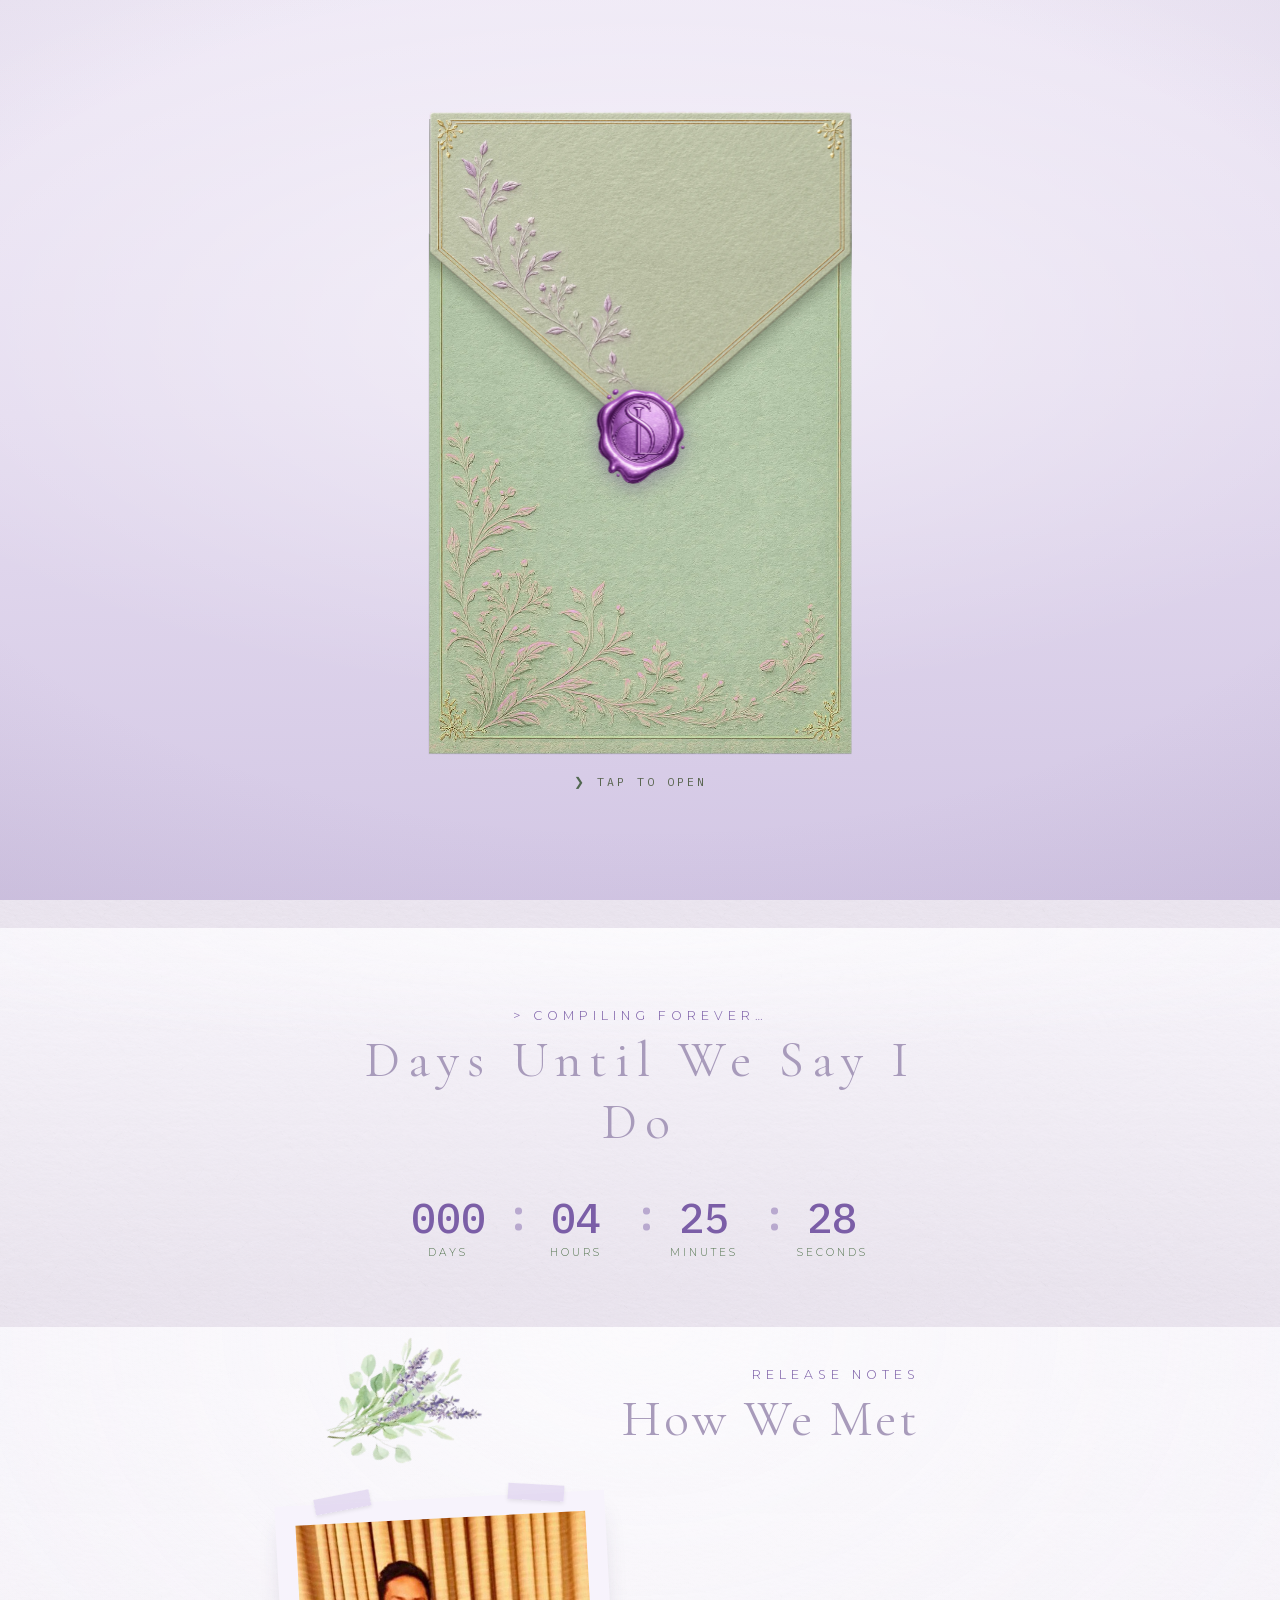
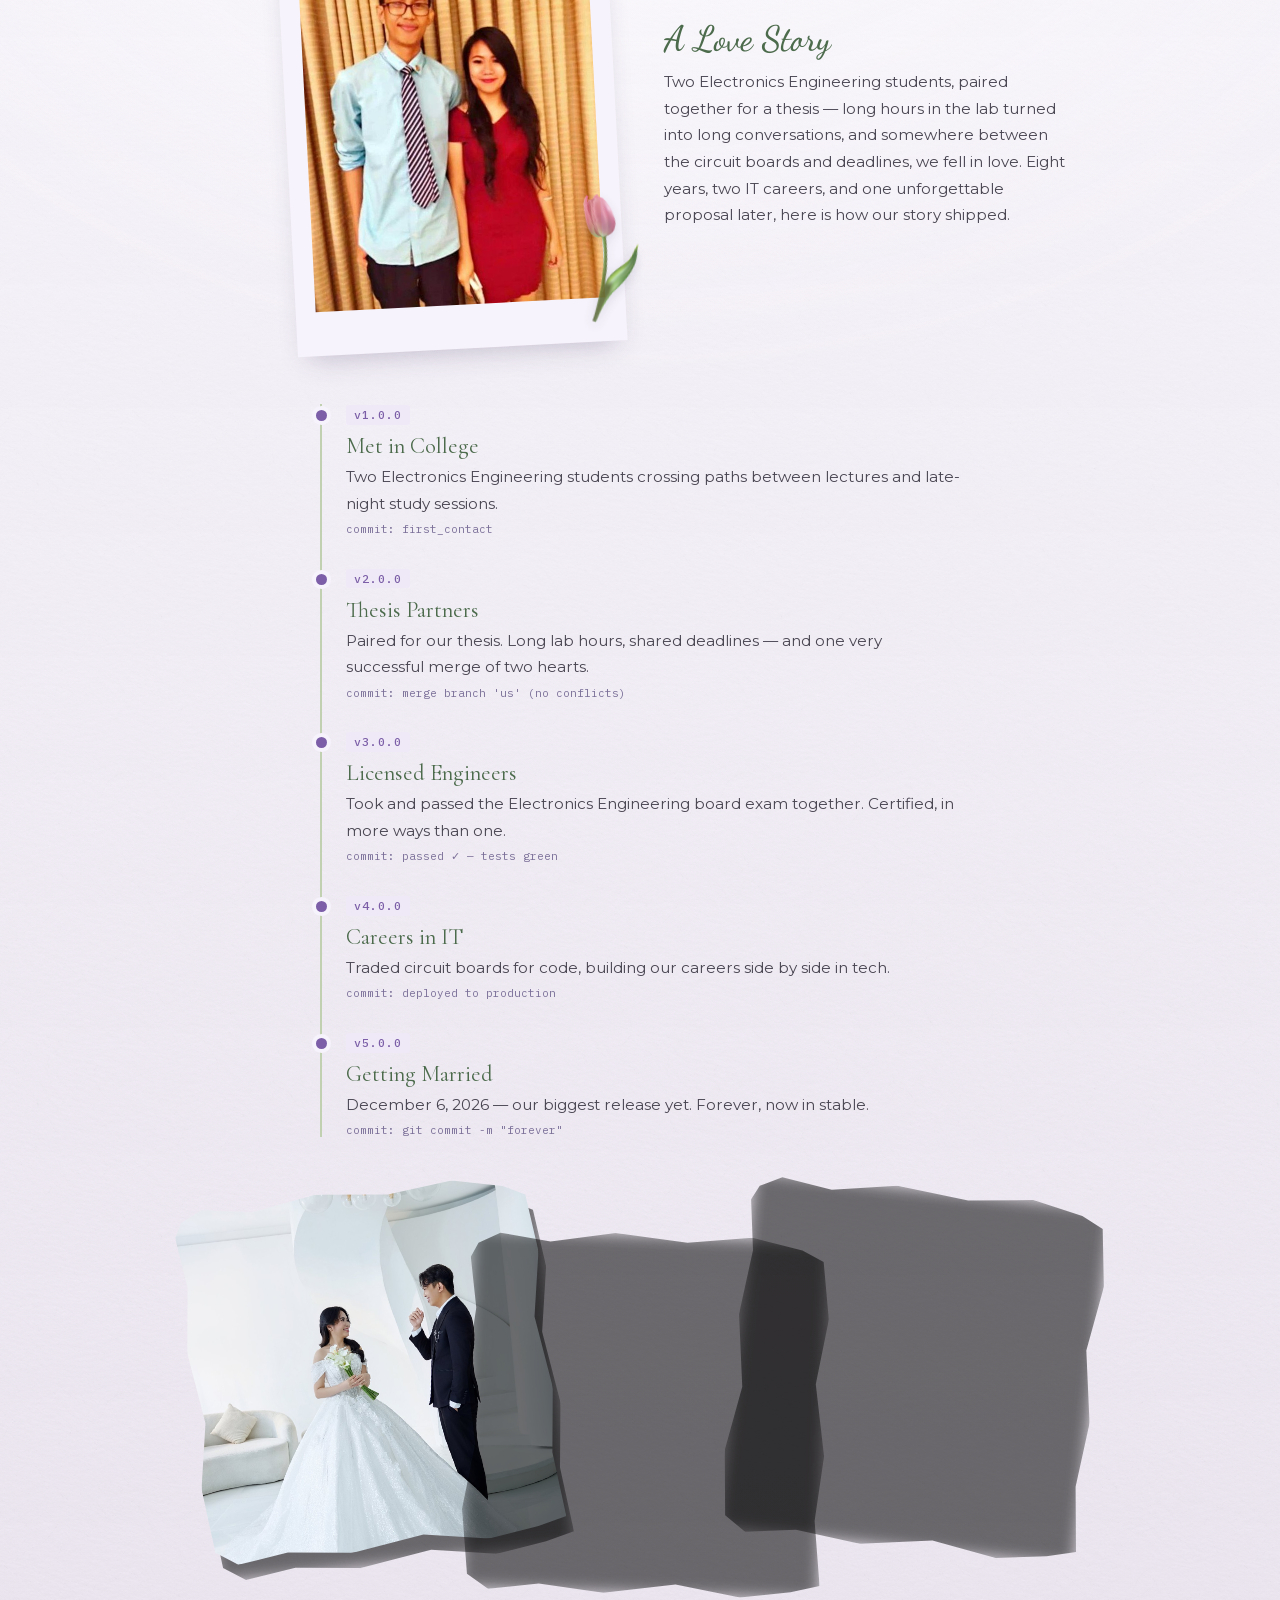
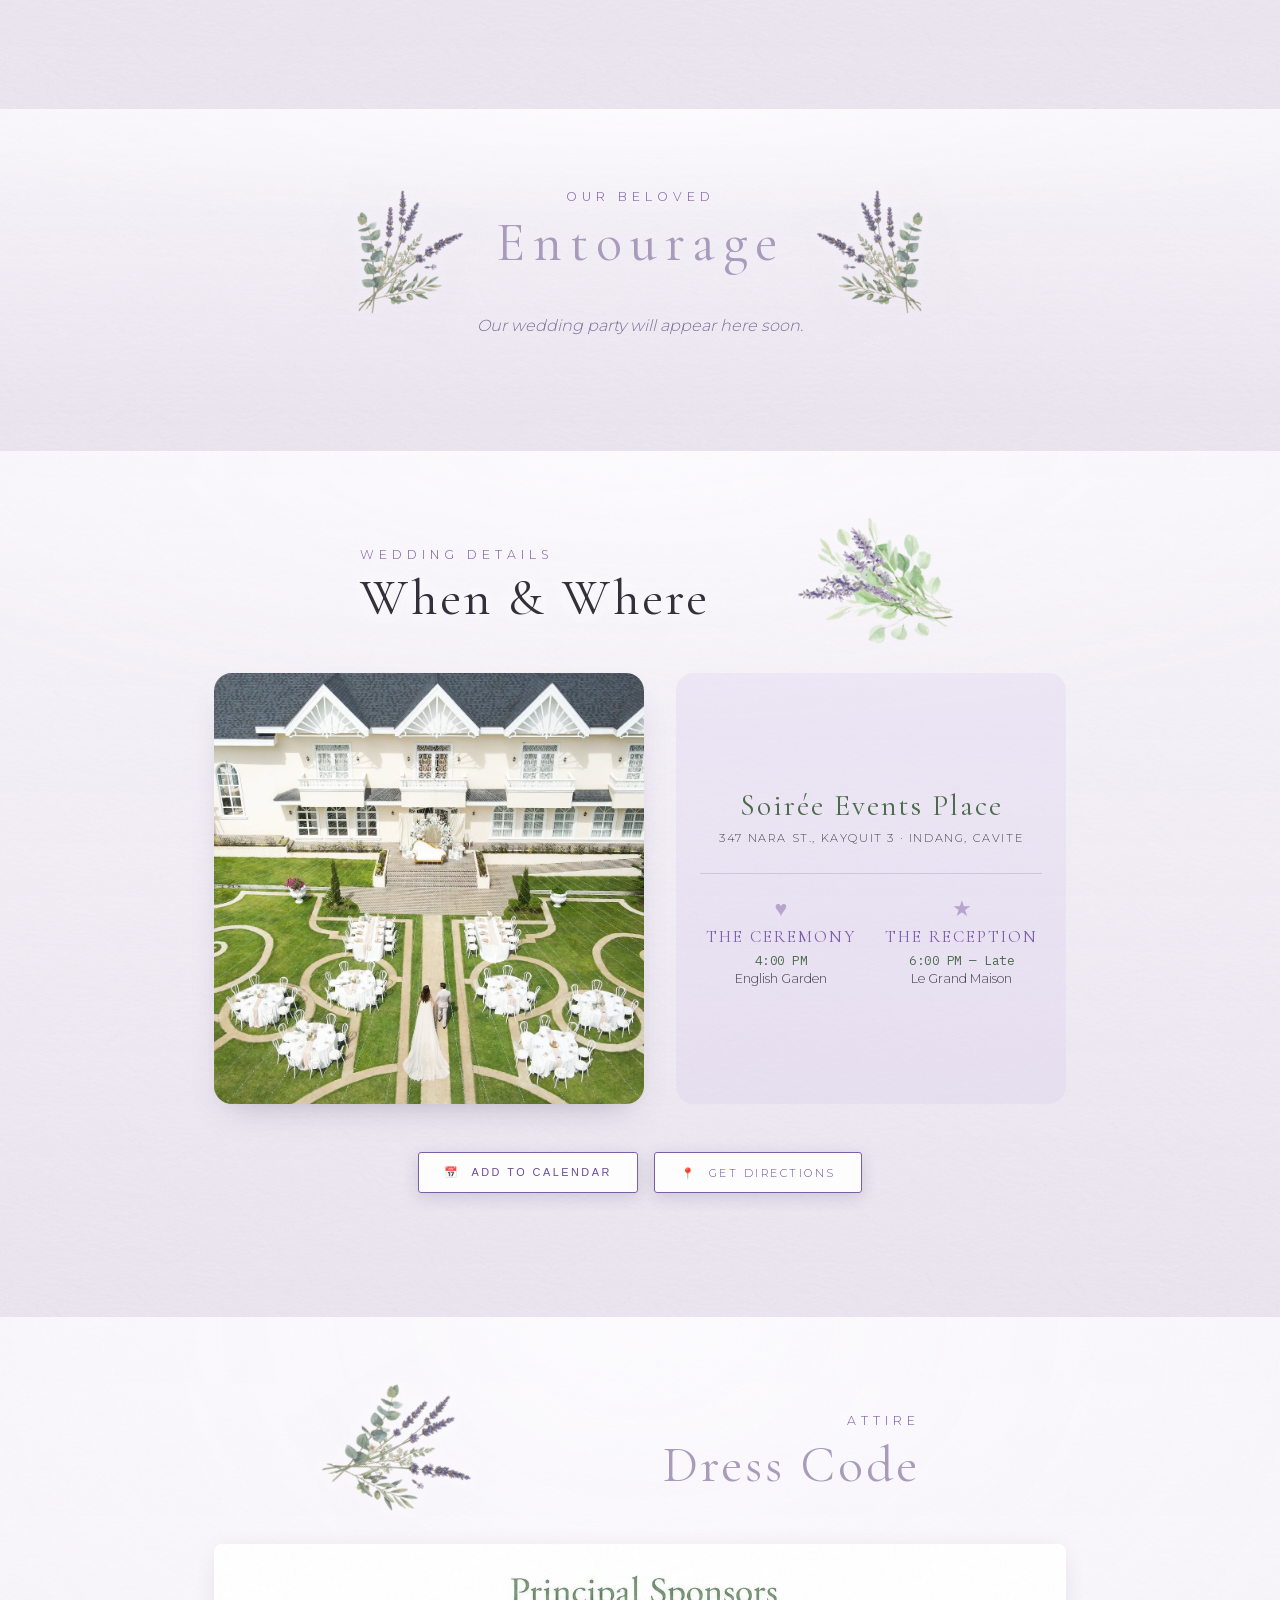
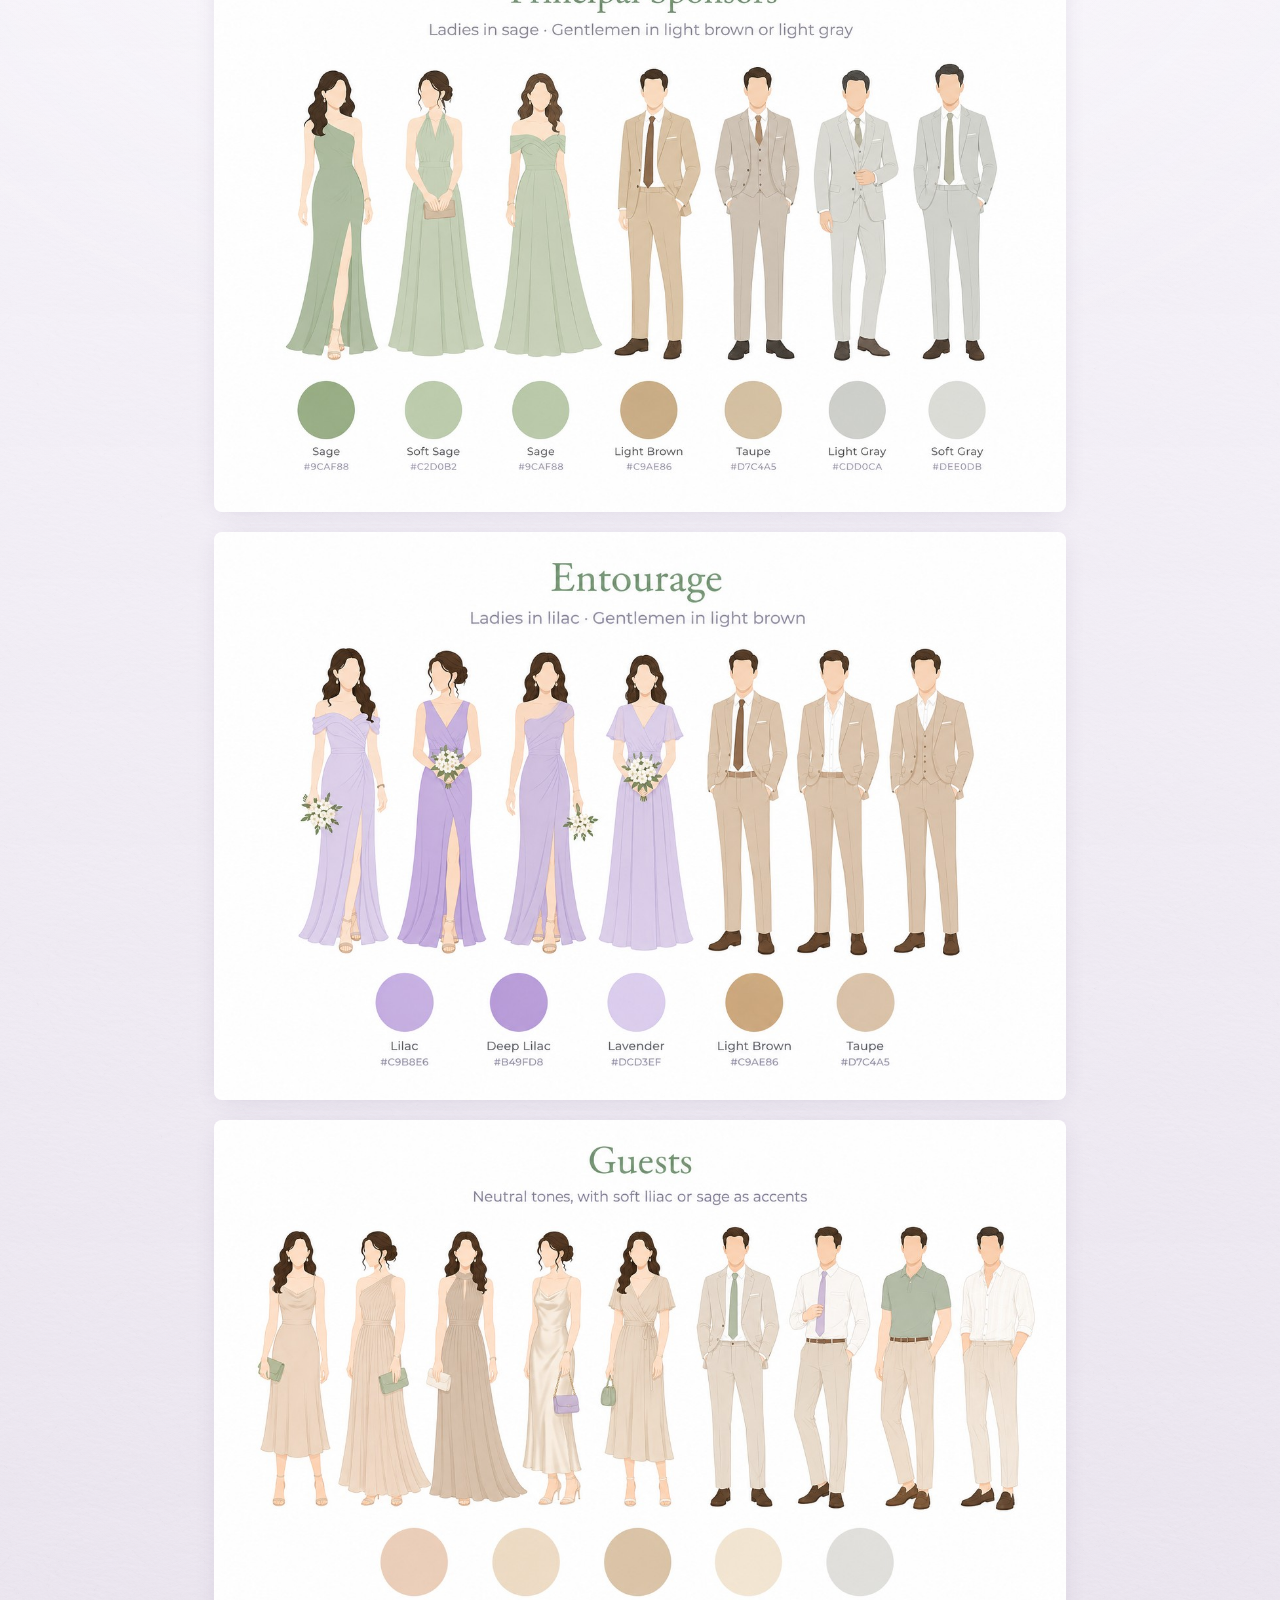
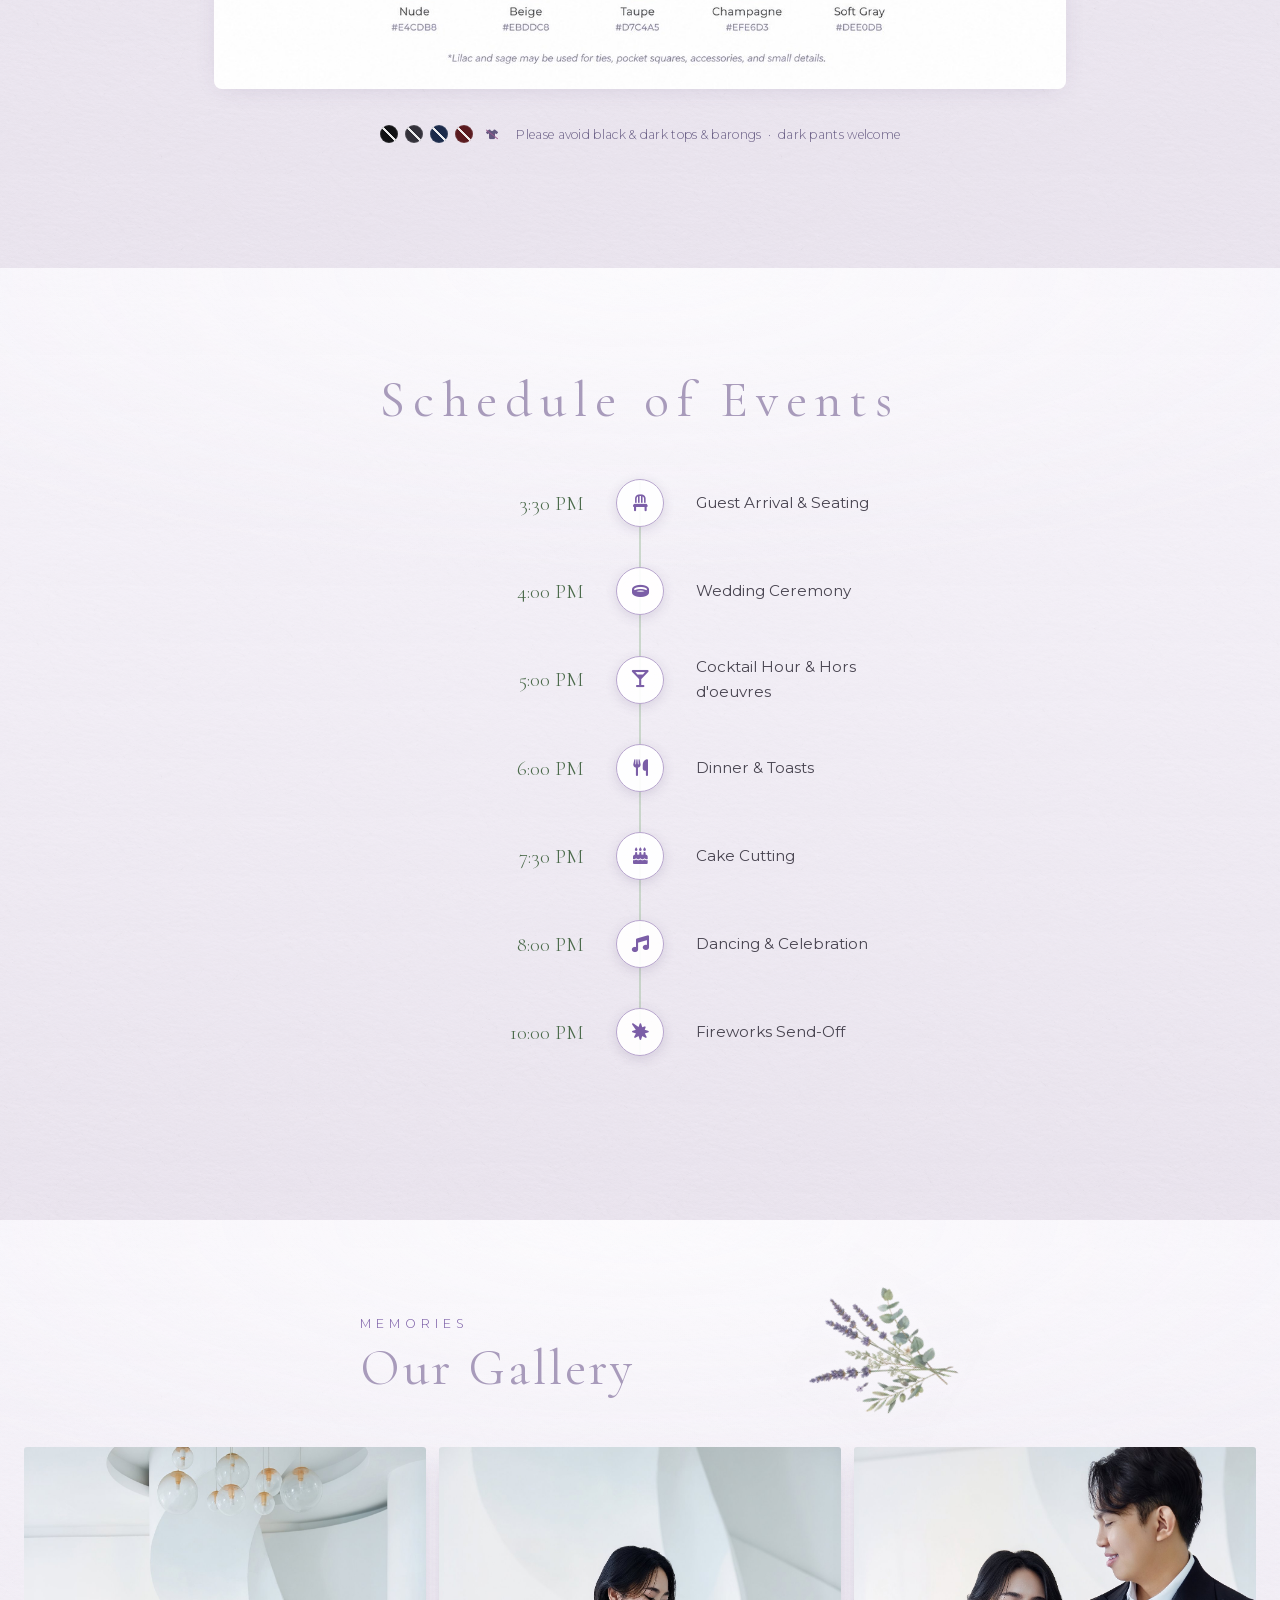
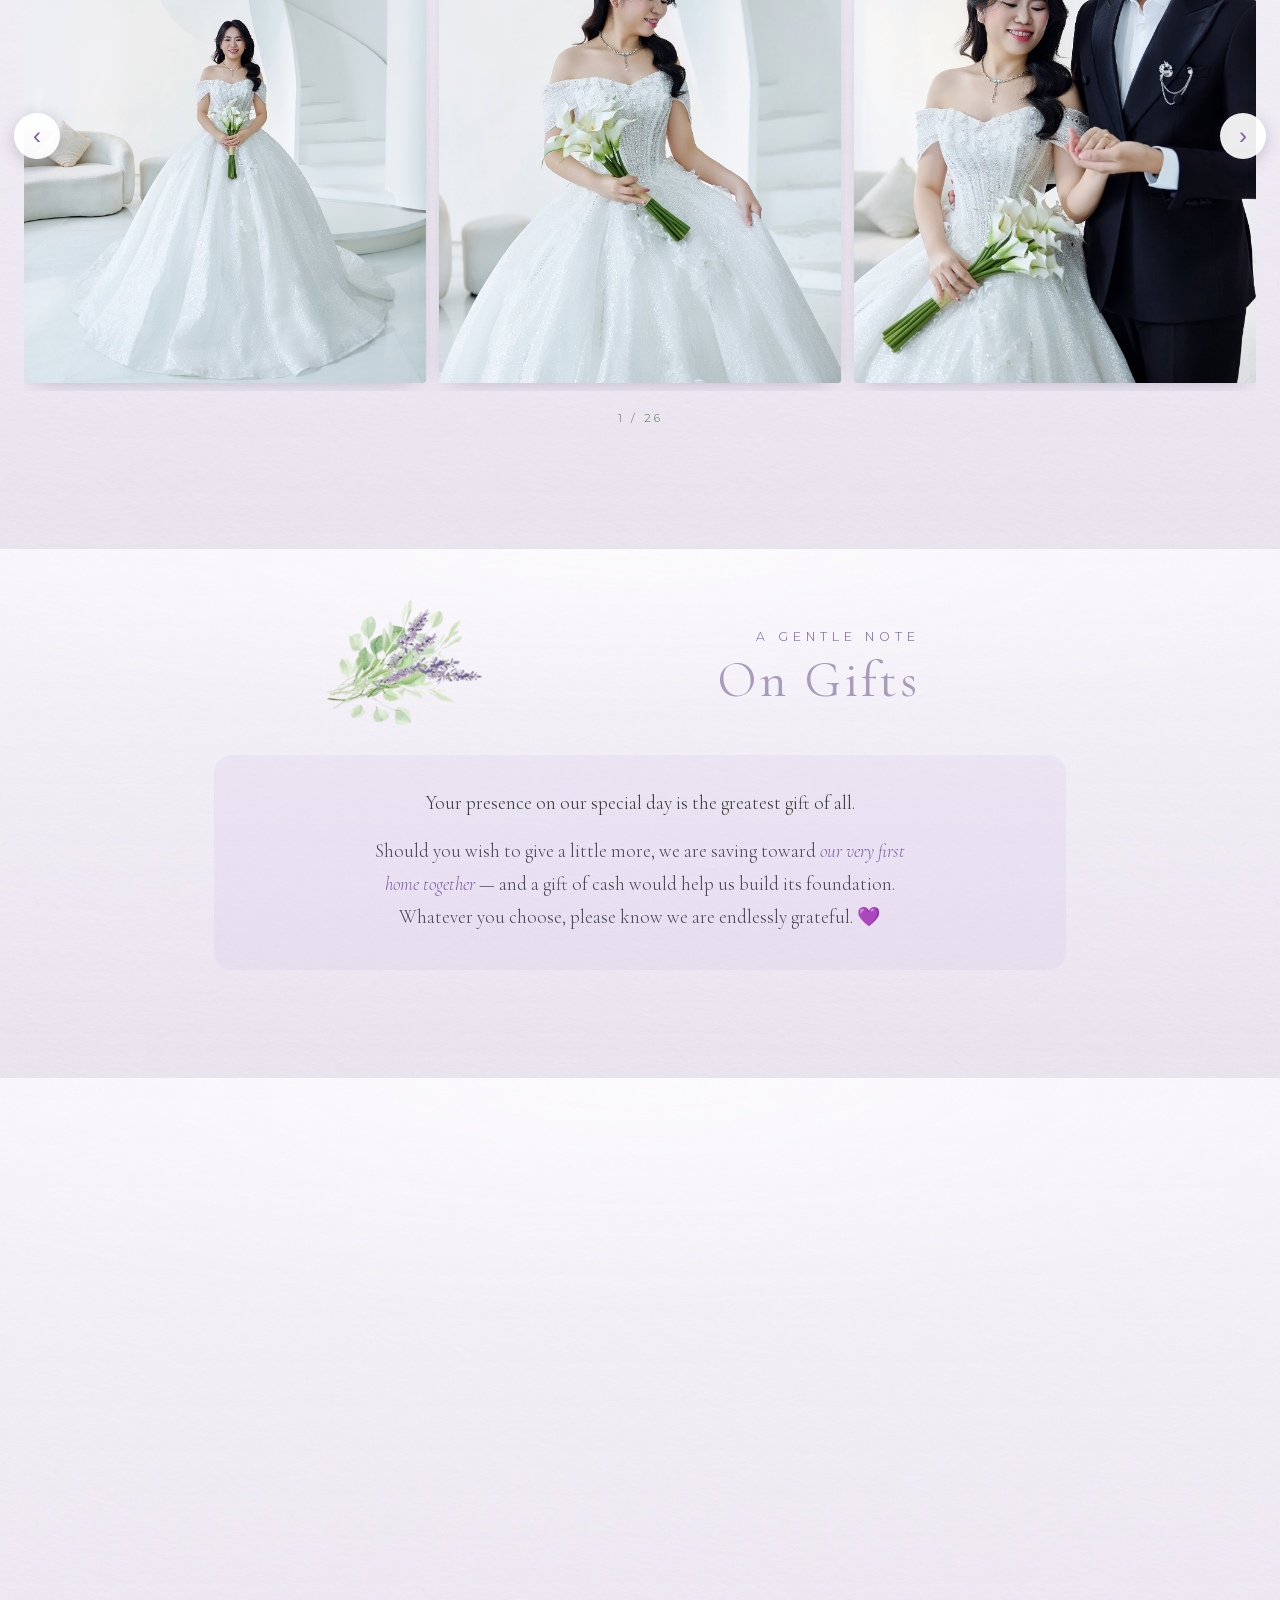
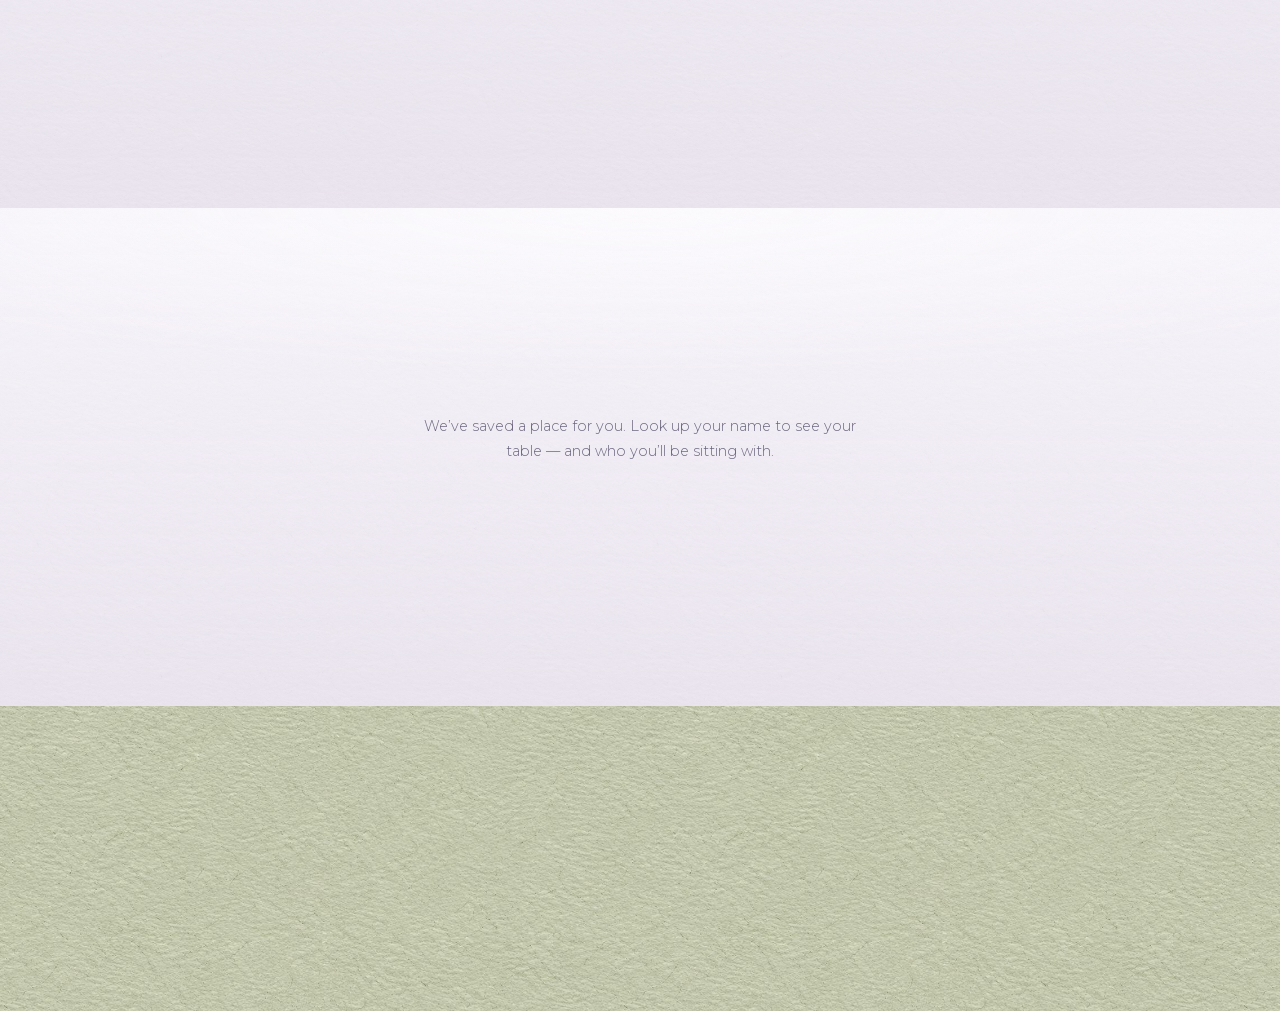
==== commit 367e4eed: "chore: extend the RSVP deadline to November 10" ====
--- a/index.html
+++ b/index.html
@@ -2227,7 +2227,7 @@
         <h2 class="sec-heading">RSVP</h2>
       </div>
       <p class="rsvp-deadline reveal" id="rsvp-deadline">
-        Kindly respond by <strong>November 8, 2026</strong>. We can't wait to celebrate with you!
+        Kindly respond by <strong>November 10, 2026</strong>. We can't wait to celebrate with you!
       </p>
 
       <div class="sec-card rsvp-card reveal">
@@ -2970,7 +2970,7 @@
     })();
 
   </script>
-  <script src="rsvp.js?v=20260920d"></script>
+  <script src="rsvp.js?v=20261109"></script>
 
 </body>
 </html>
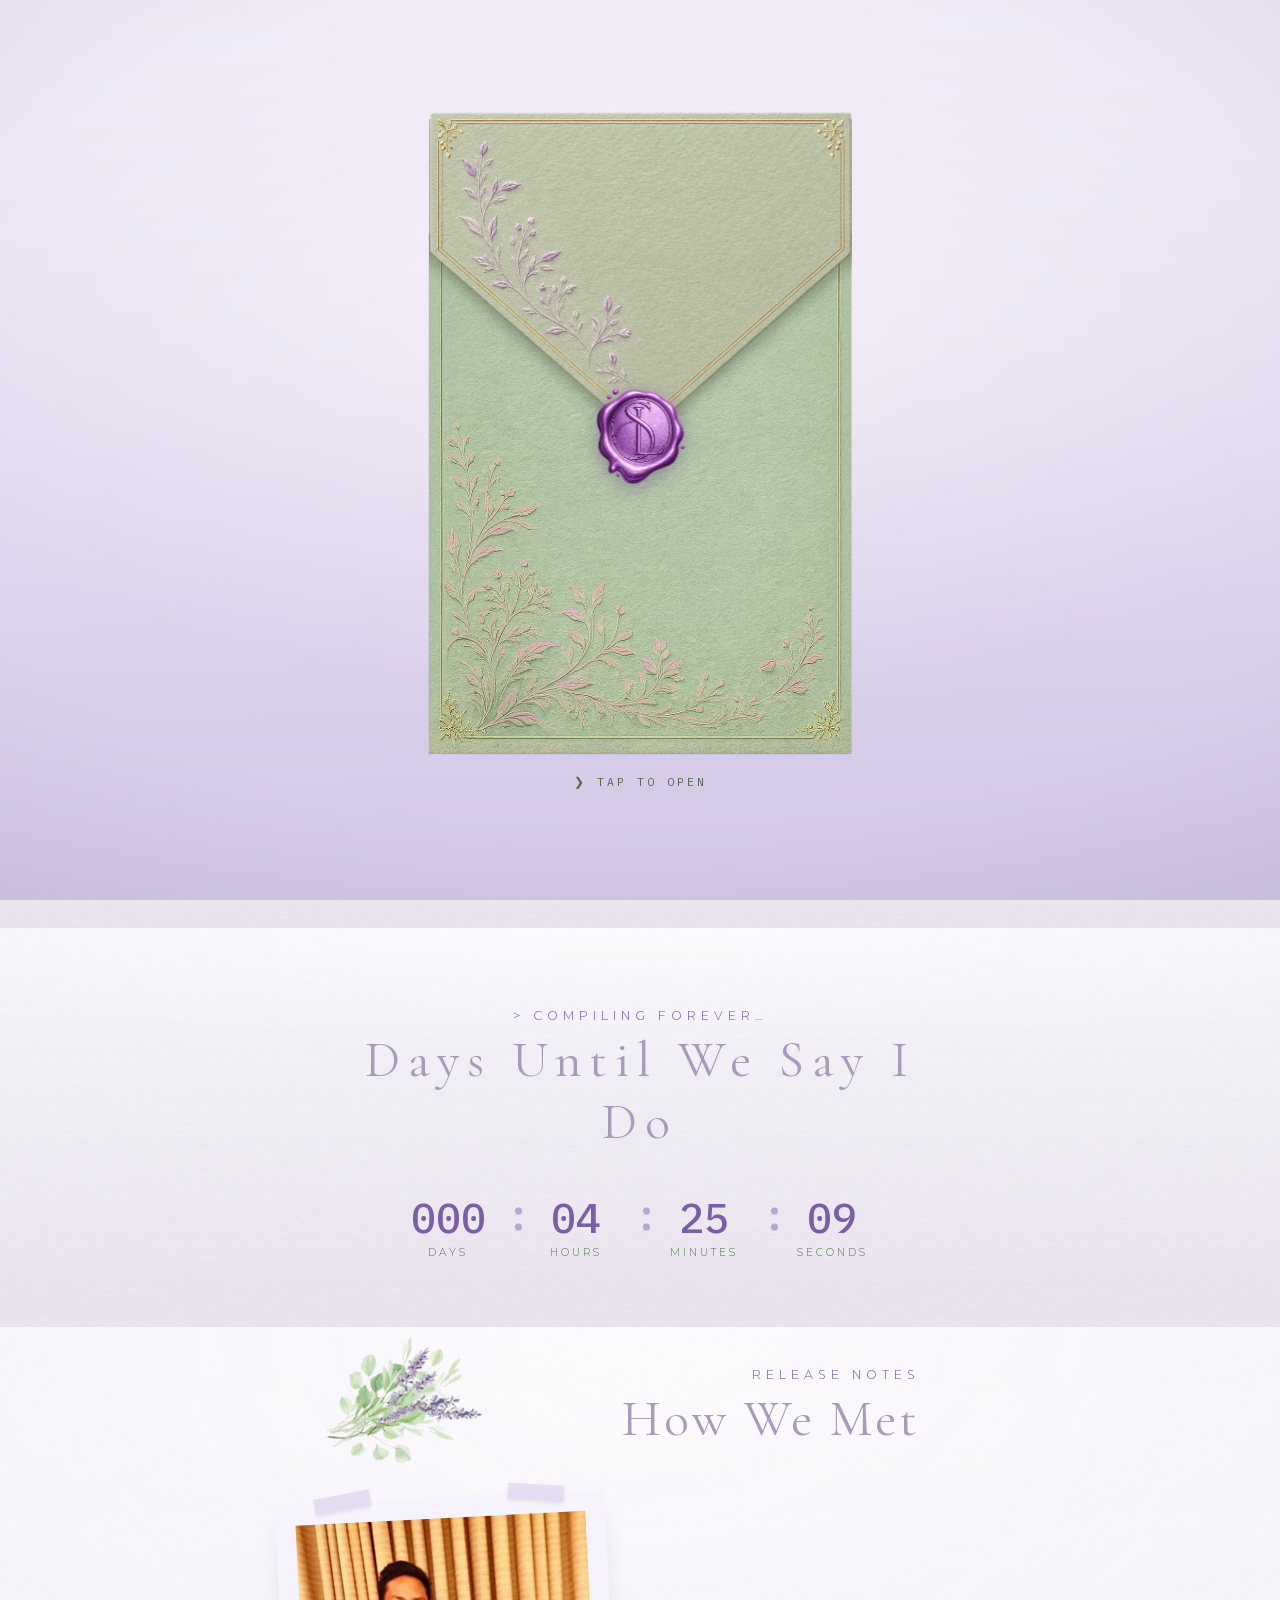
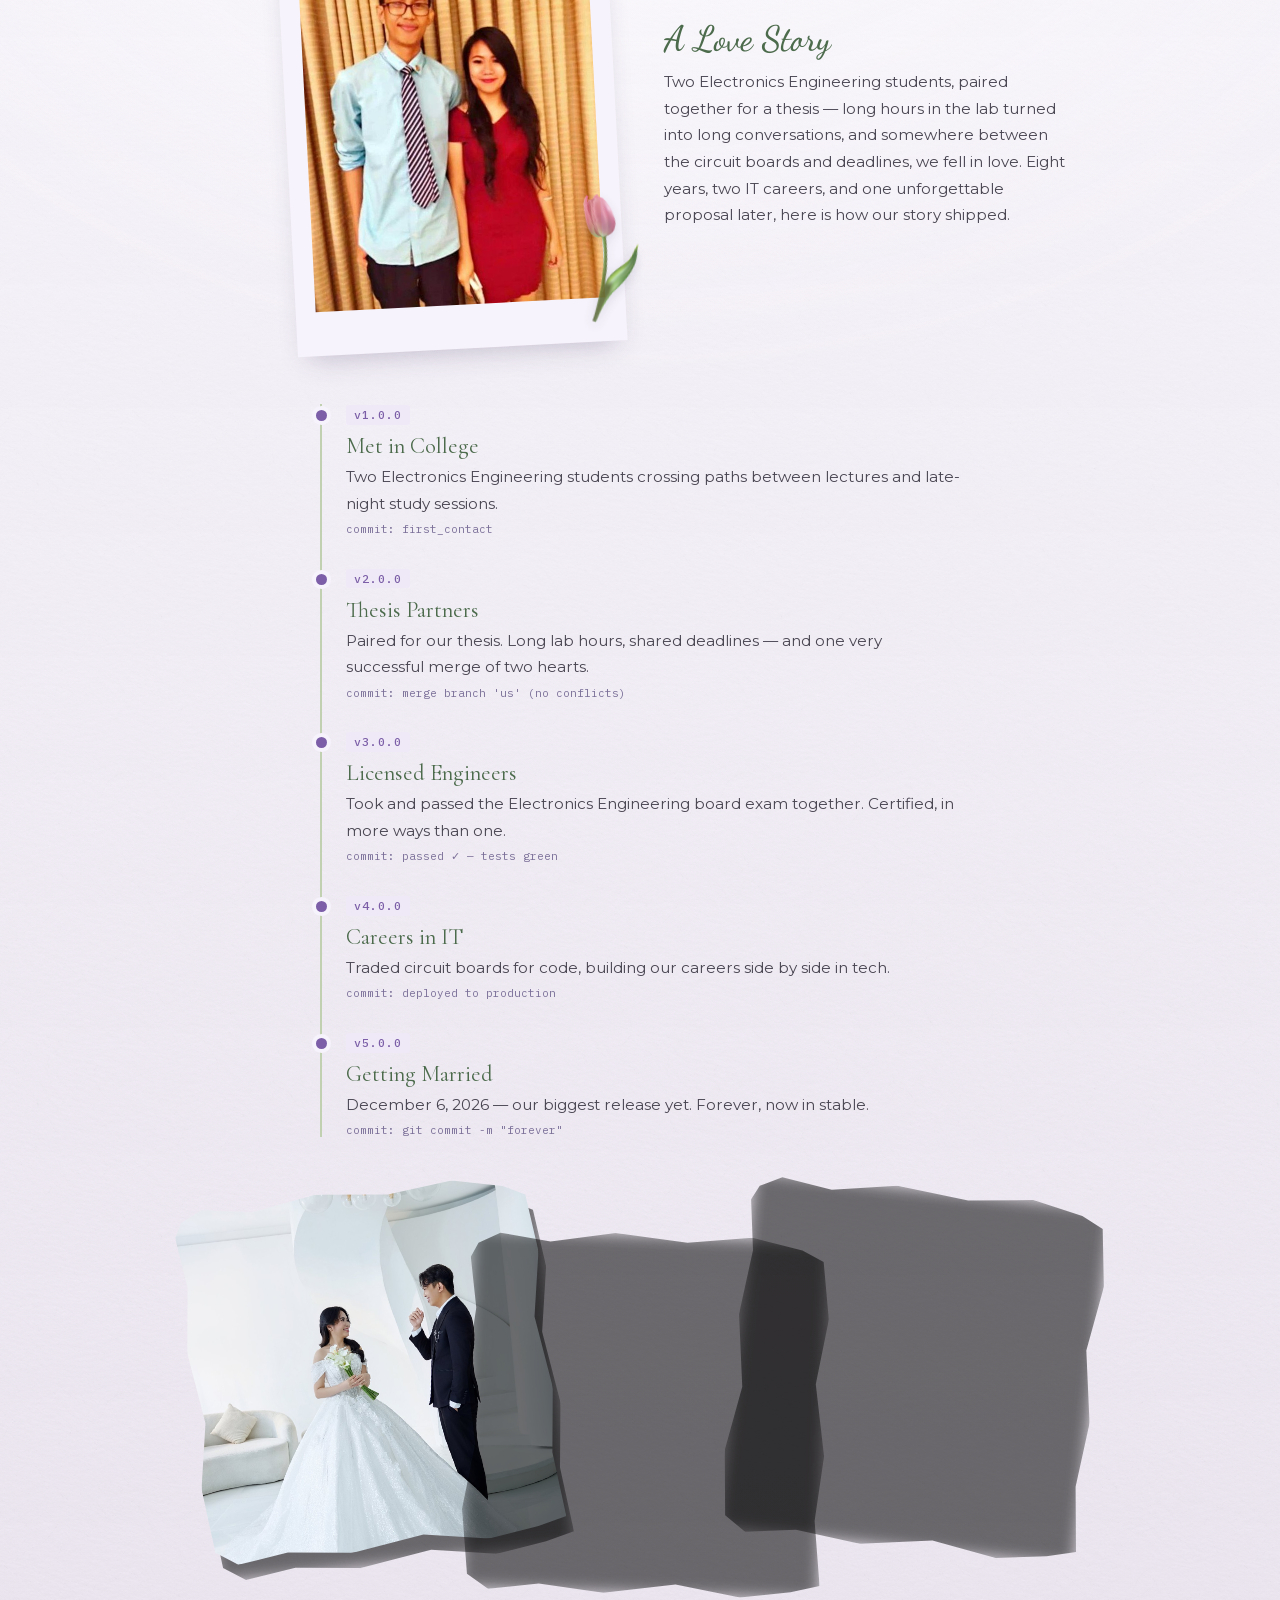
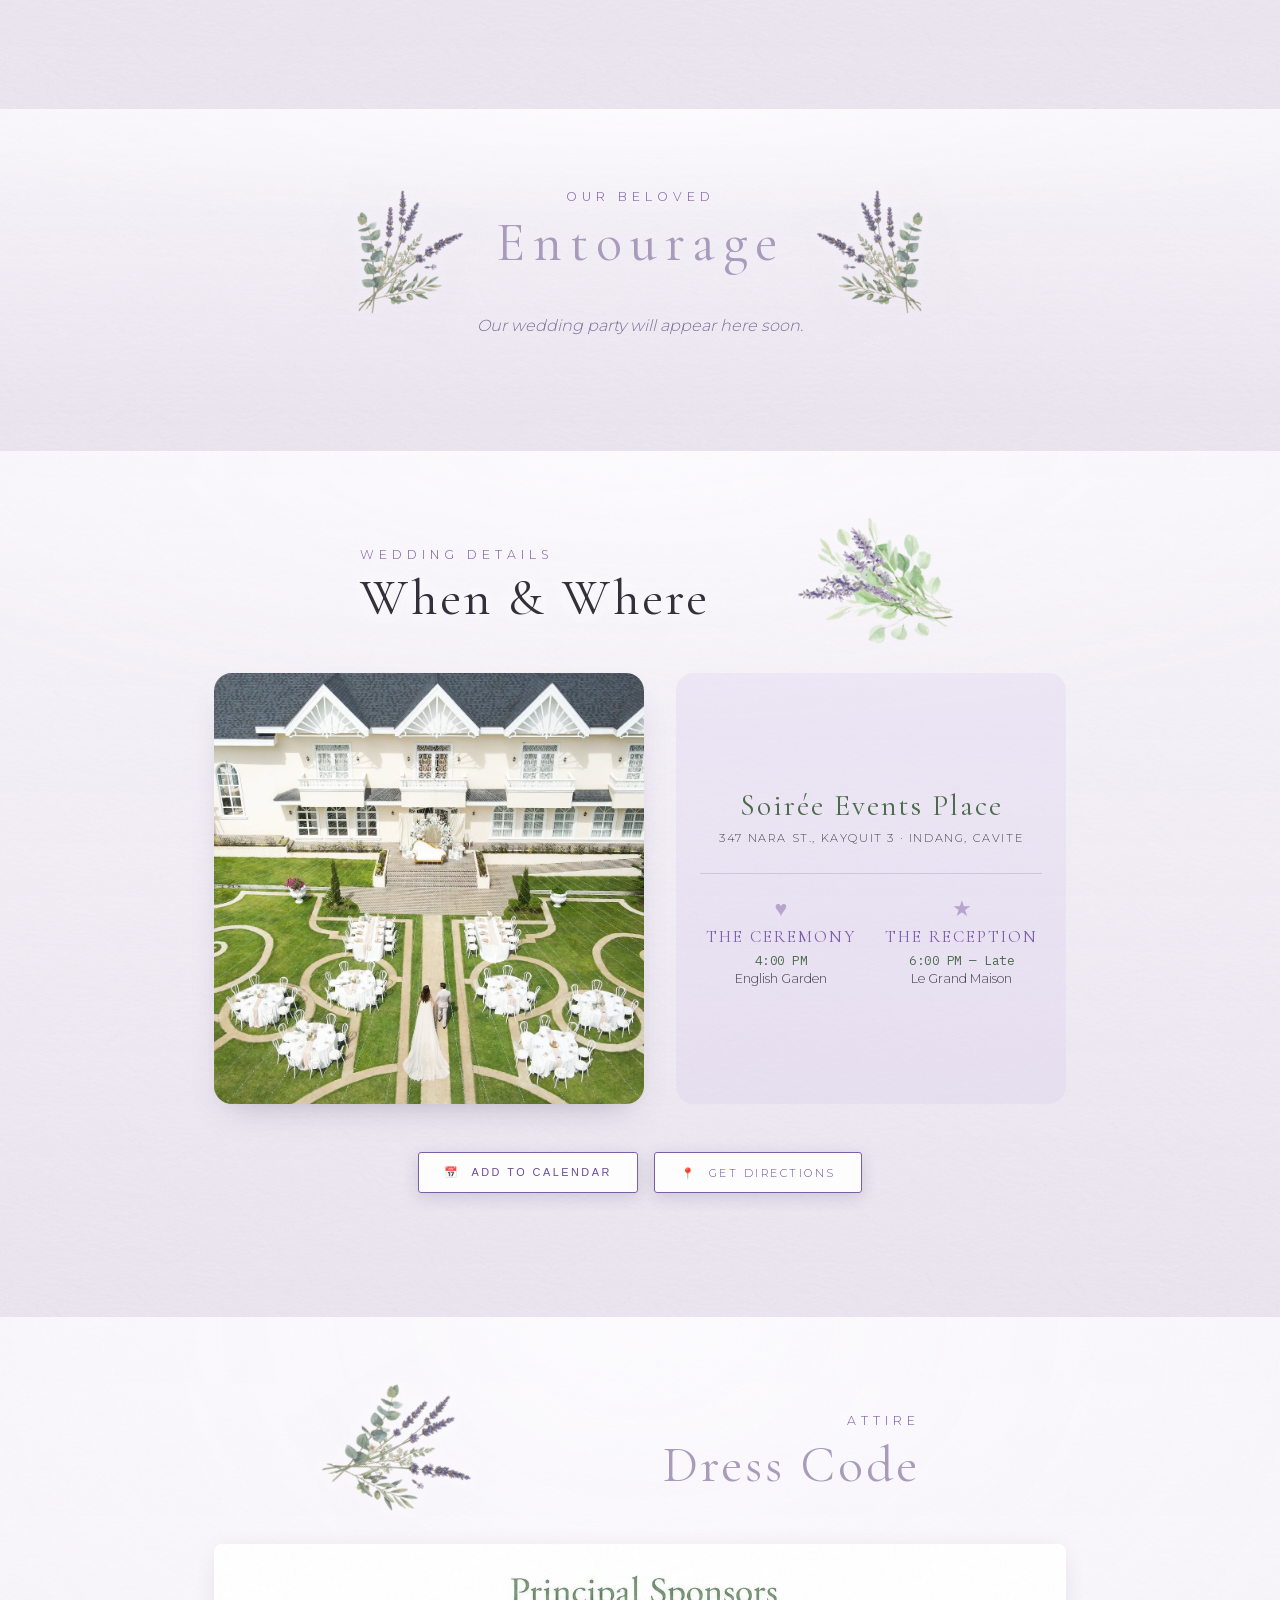
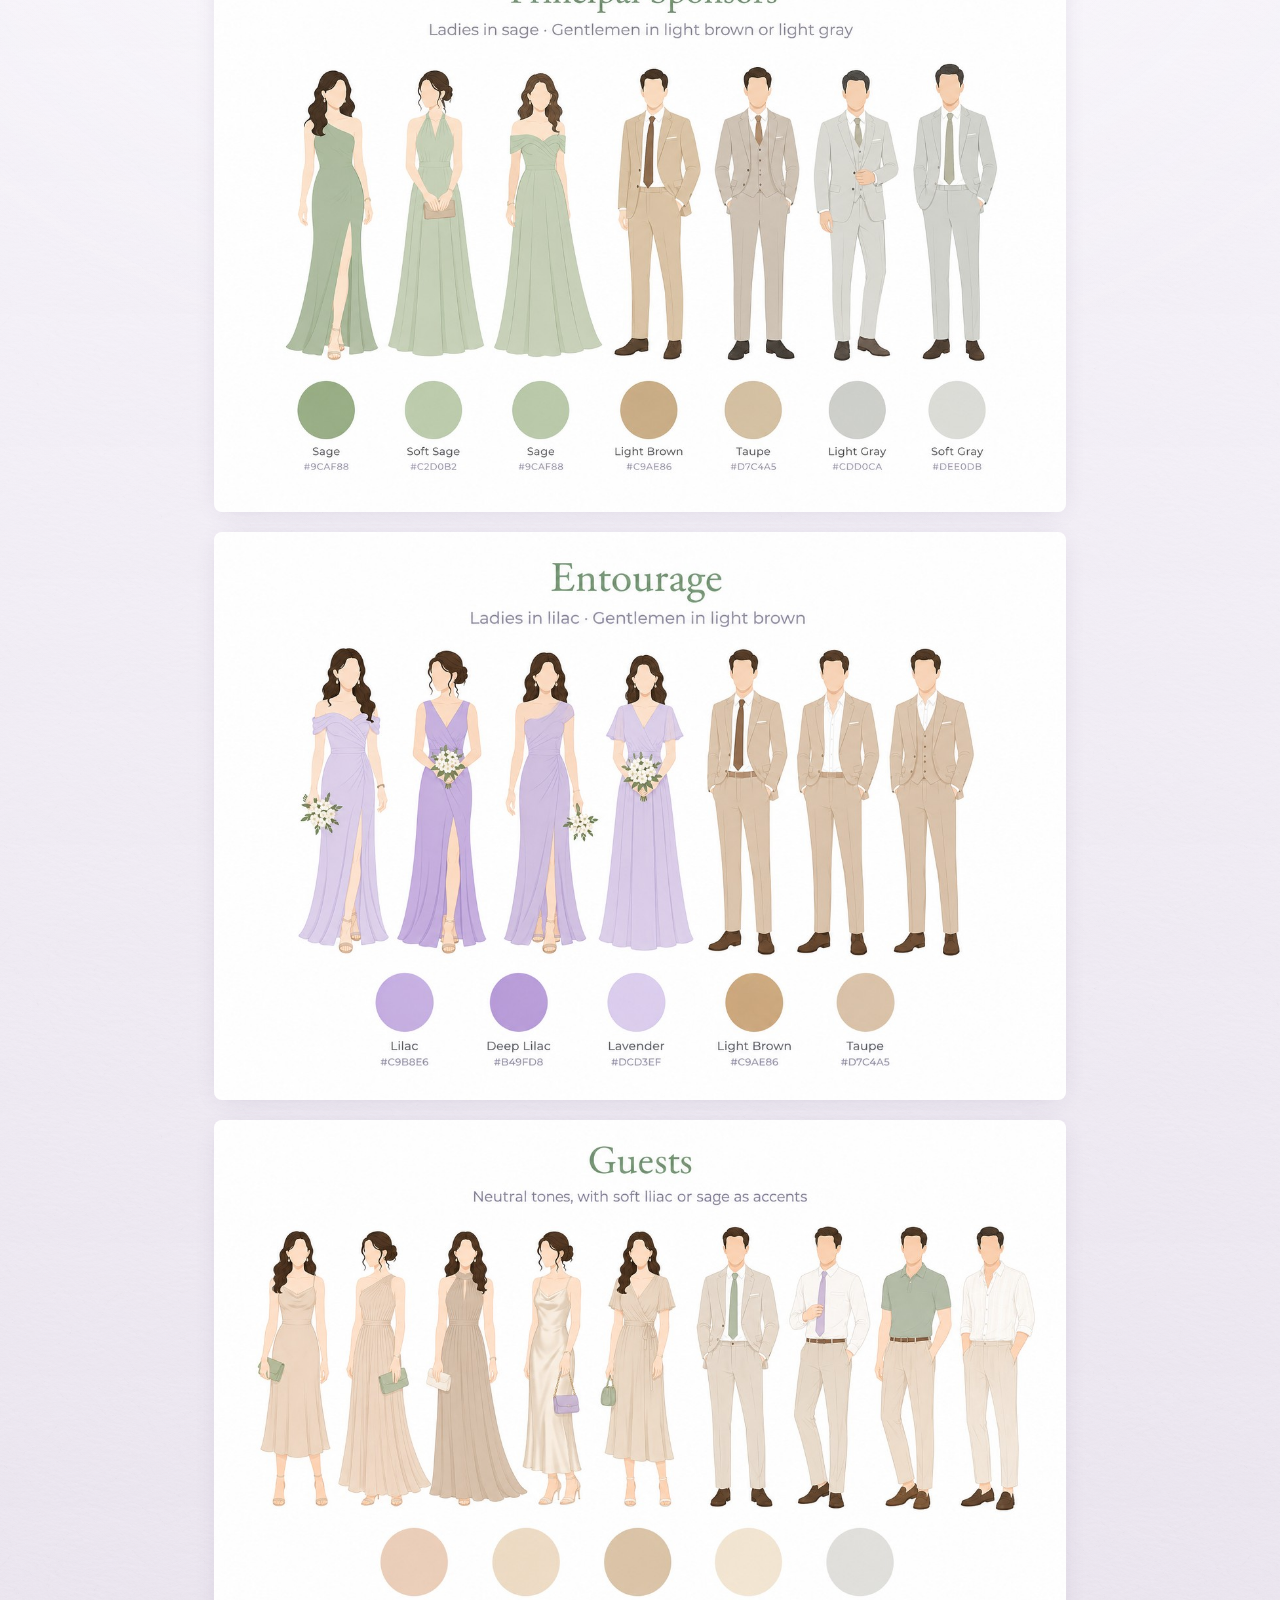
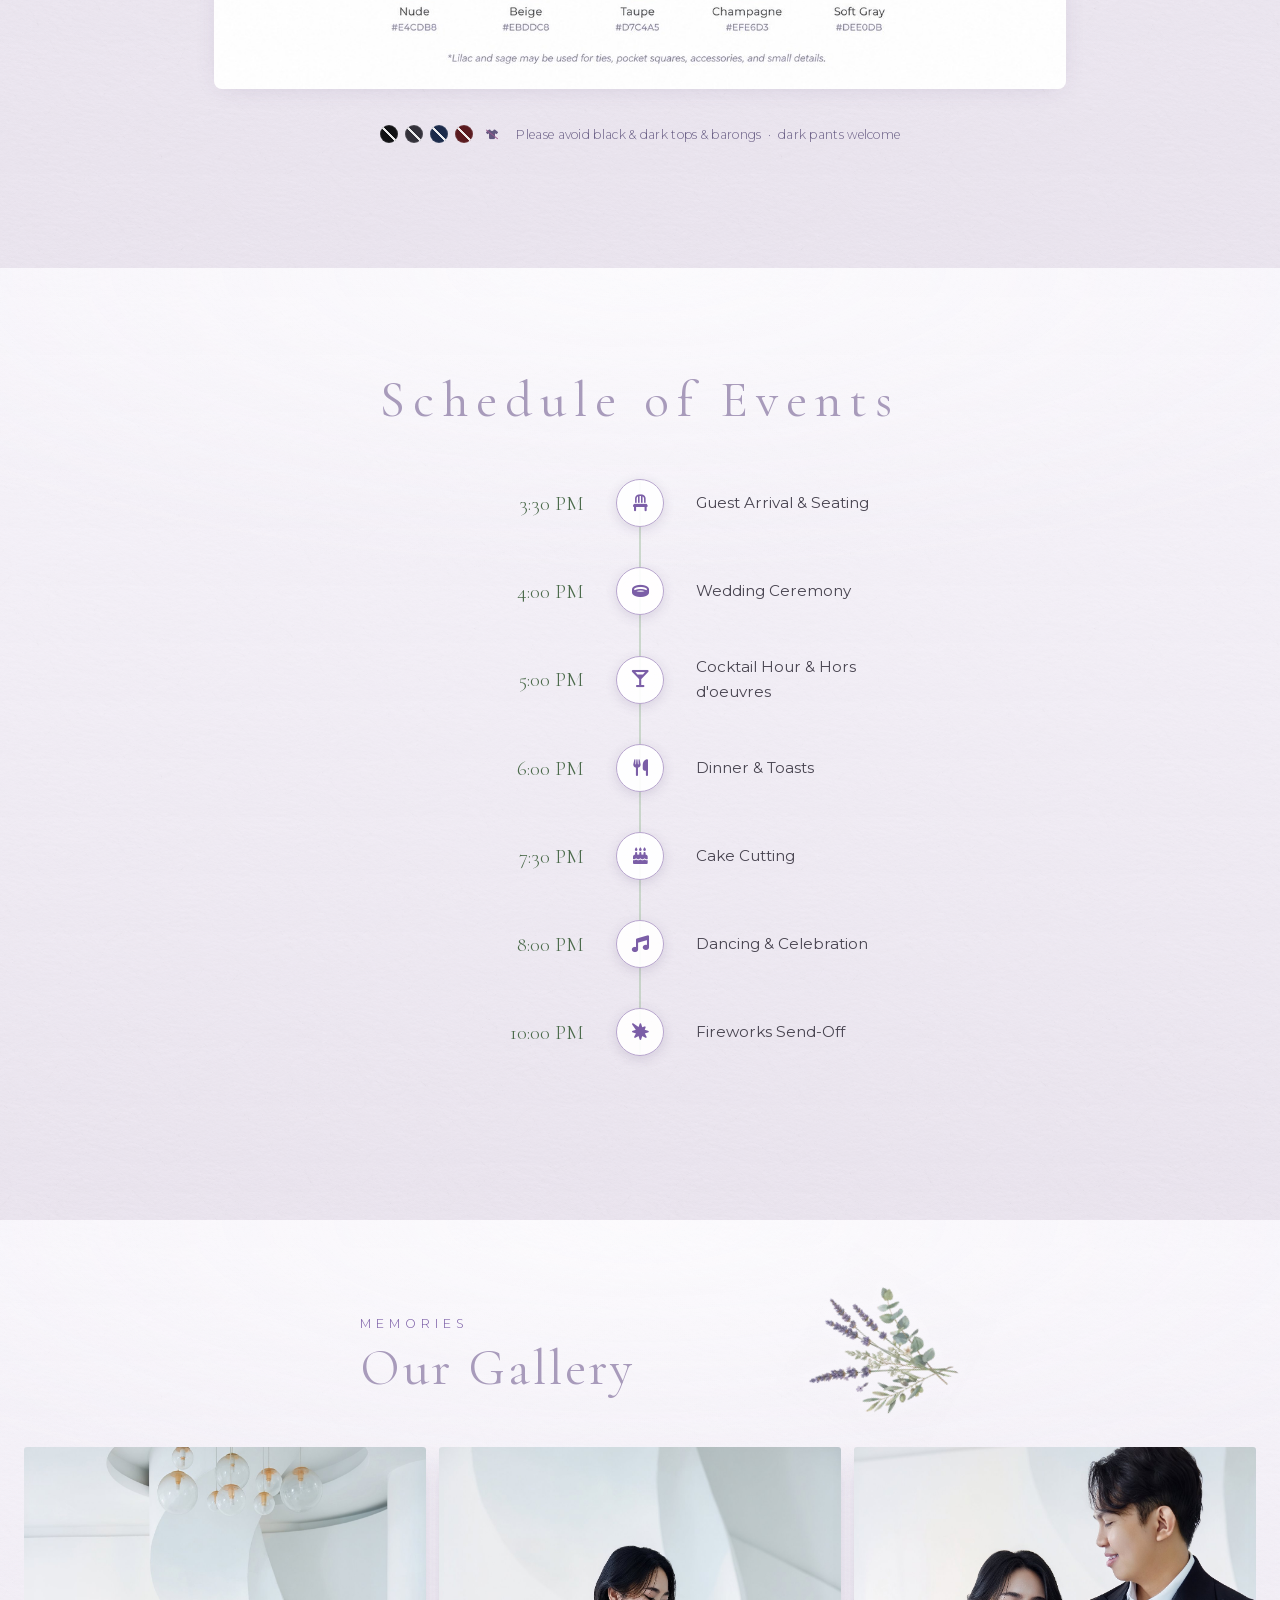
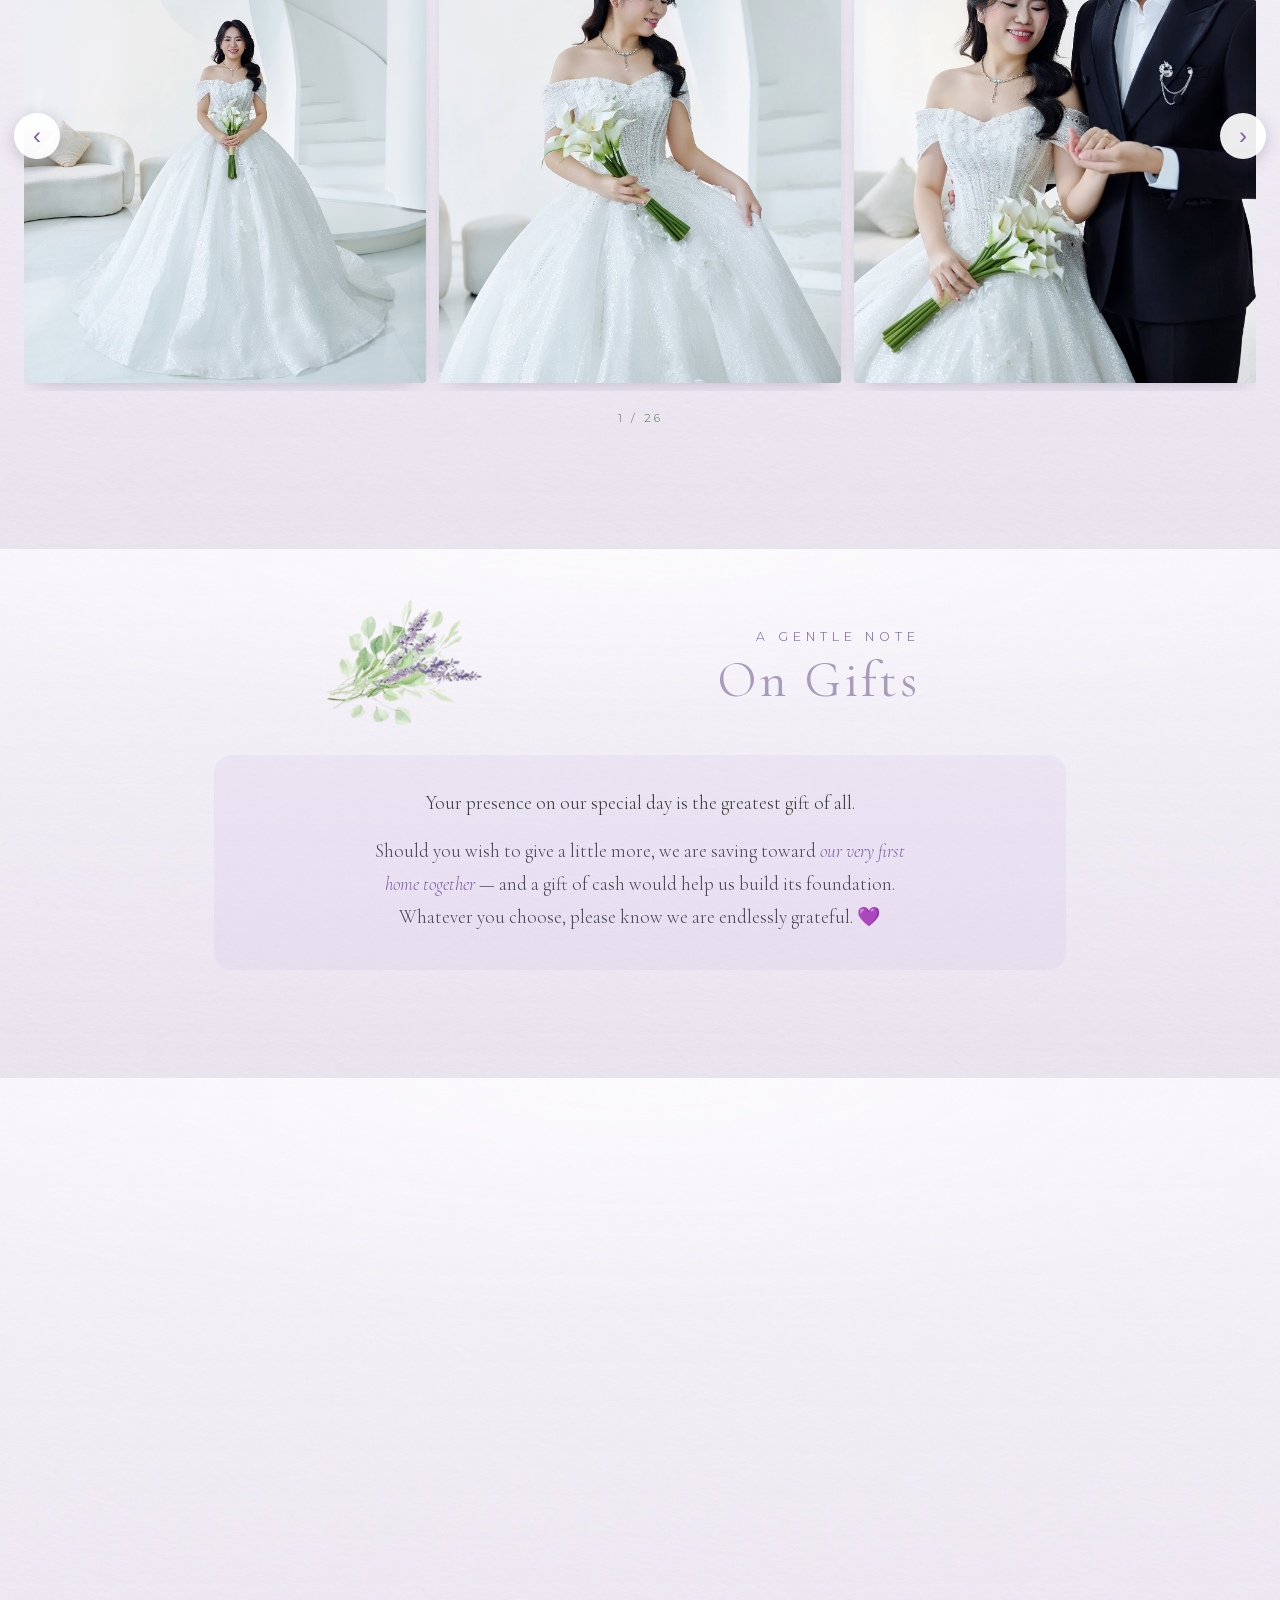
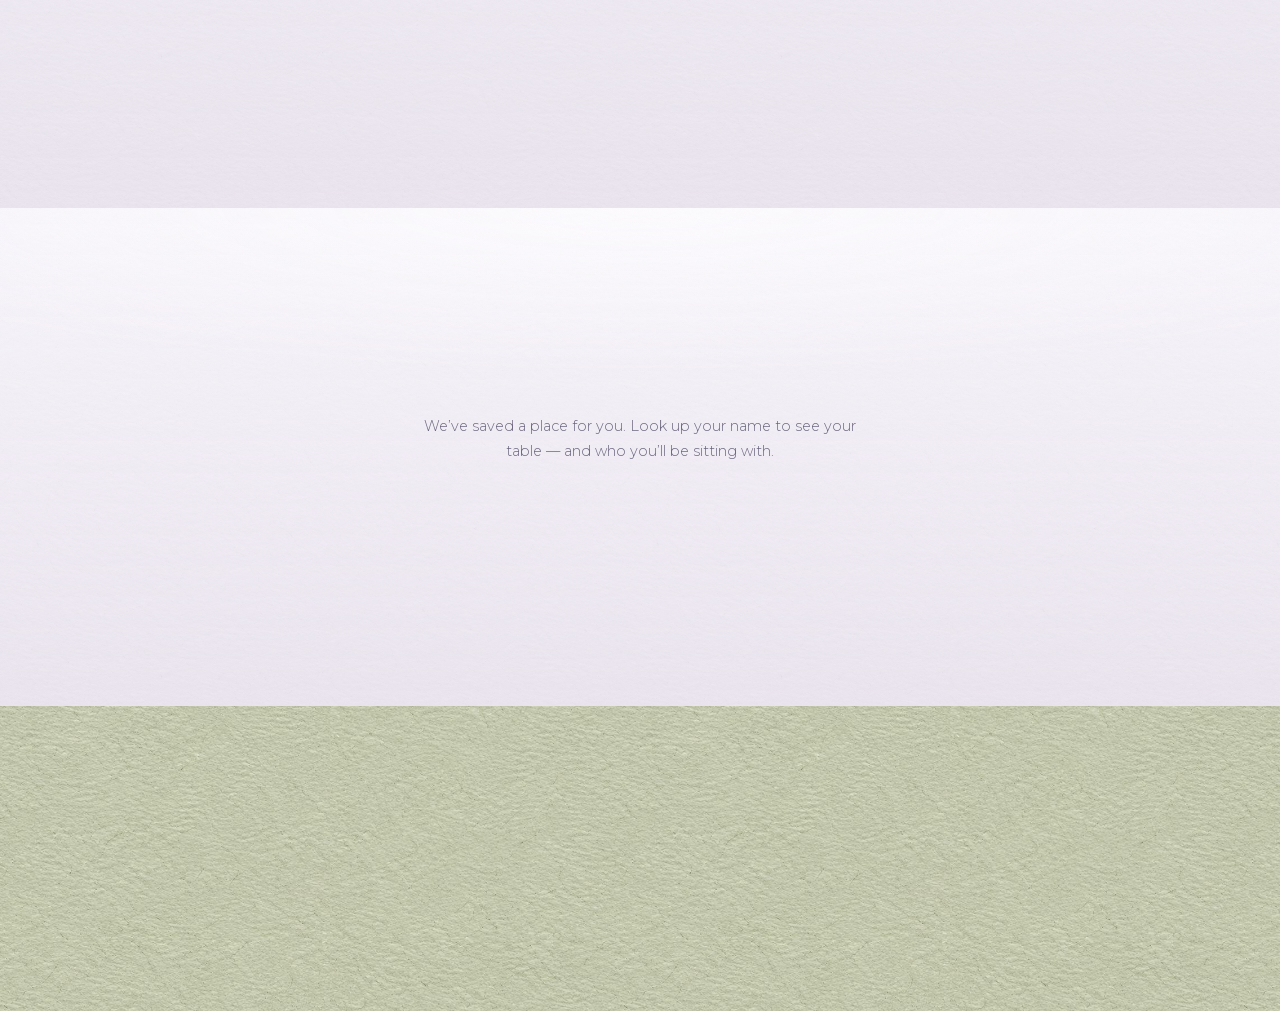
==== commit f187167e: "chore: reopen the RSVP until November 15" ====
--- a/index.html
+++ b/index.html
@@ -2227,7 +2227,7 @@
         <h2 class="sec-heading">RSVP</h2>
       </div>
       <p class="rsvp-deadline reveal" id="rsvp-deadline">
-        Kindly respond by <strong>November 10, 2026</strong>. We can't wait to celebrate with you!
+        Kindly respond by <strong>November 15, 2026</strong>. We can't wait to celebrate with you!
       </p>
 
       <div class="sec-card rsvp-card reveal">
@@ -2970,7 +2970,7 @@
     })();
 
   </script>
-  <script src="rsvp.js?v=20261109"></script>
+  <script src="rsvp.js?v=20261112"></script>
 
 </body>
 </html>
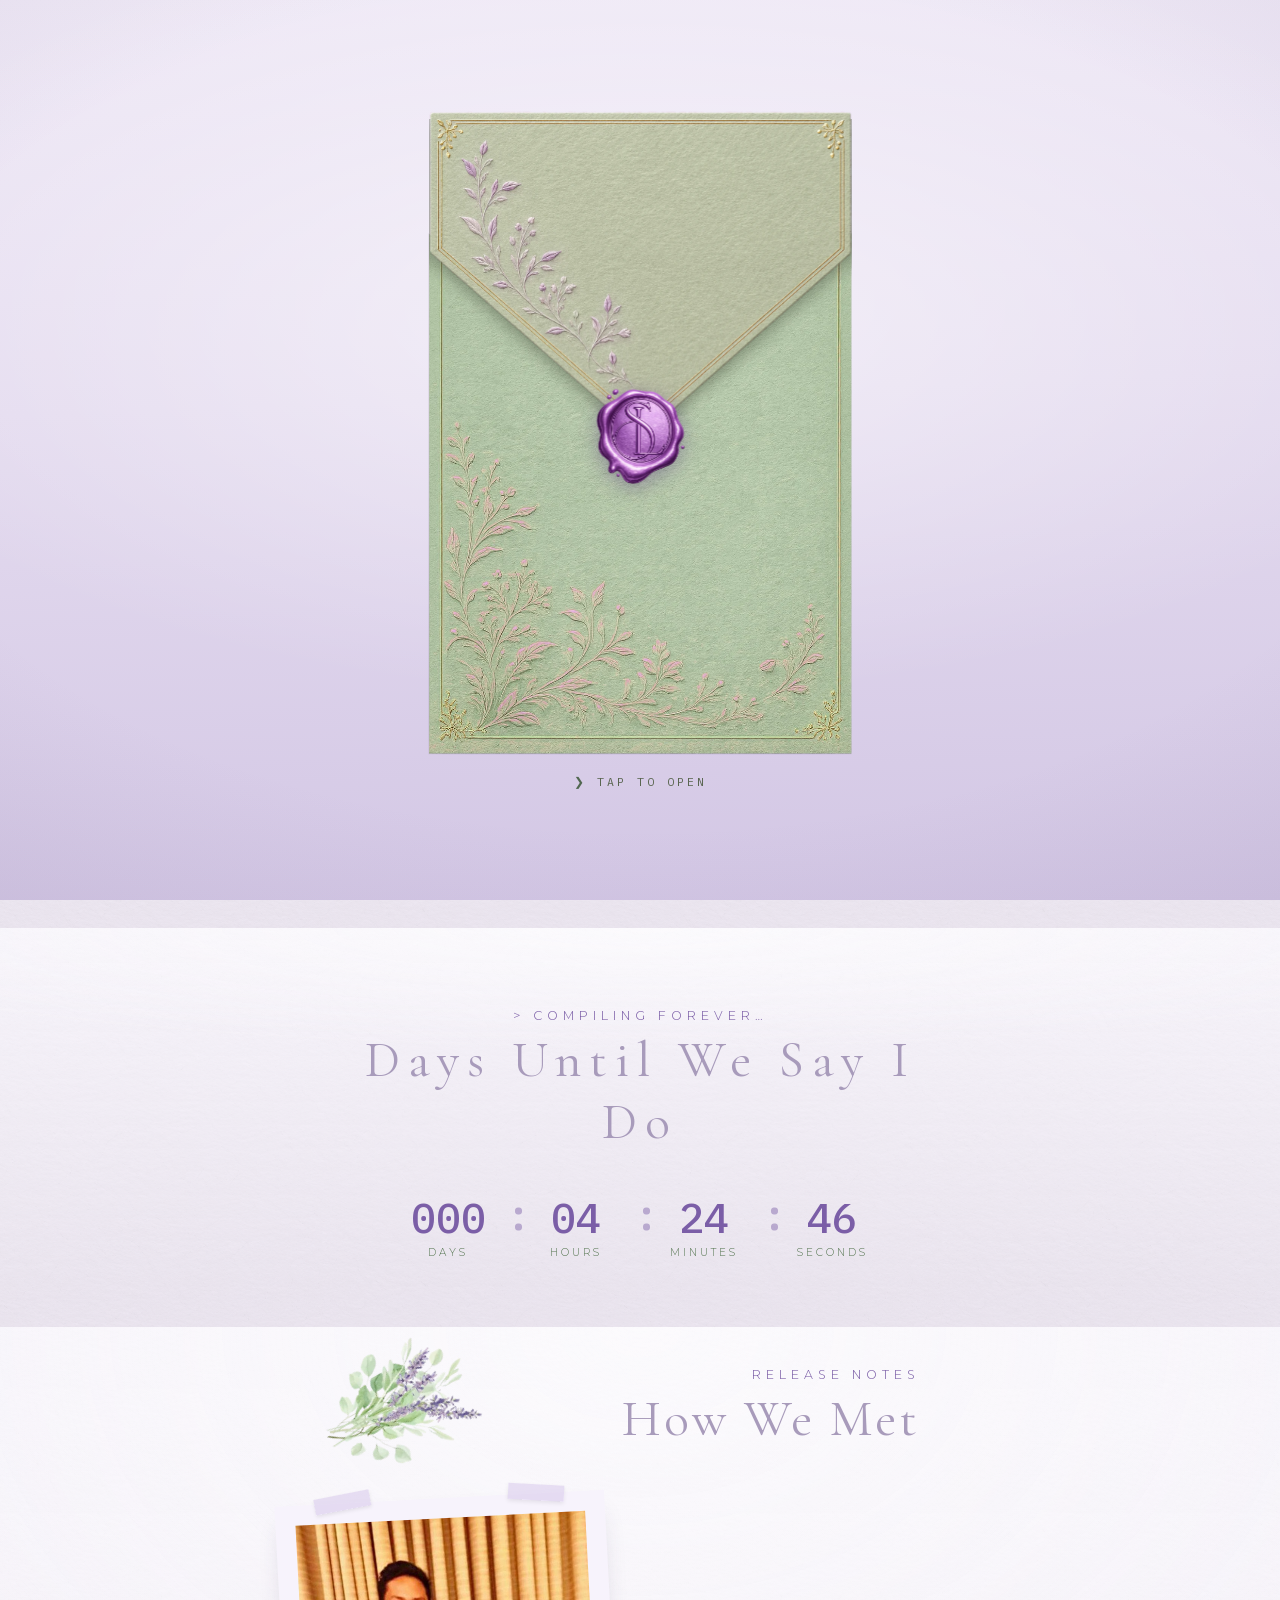
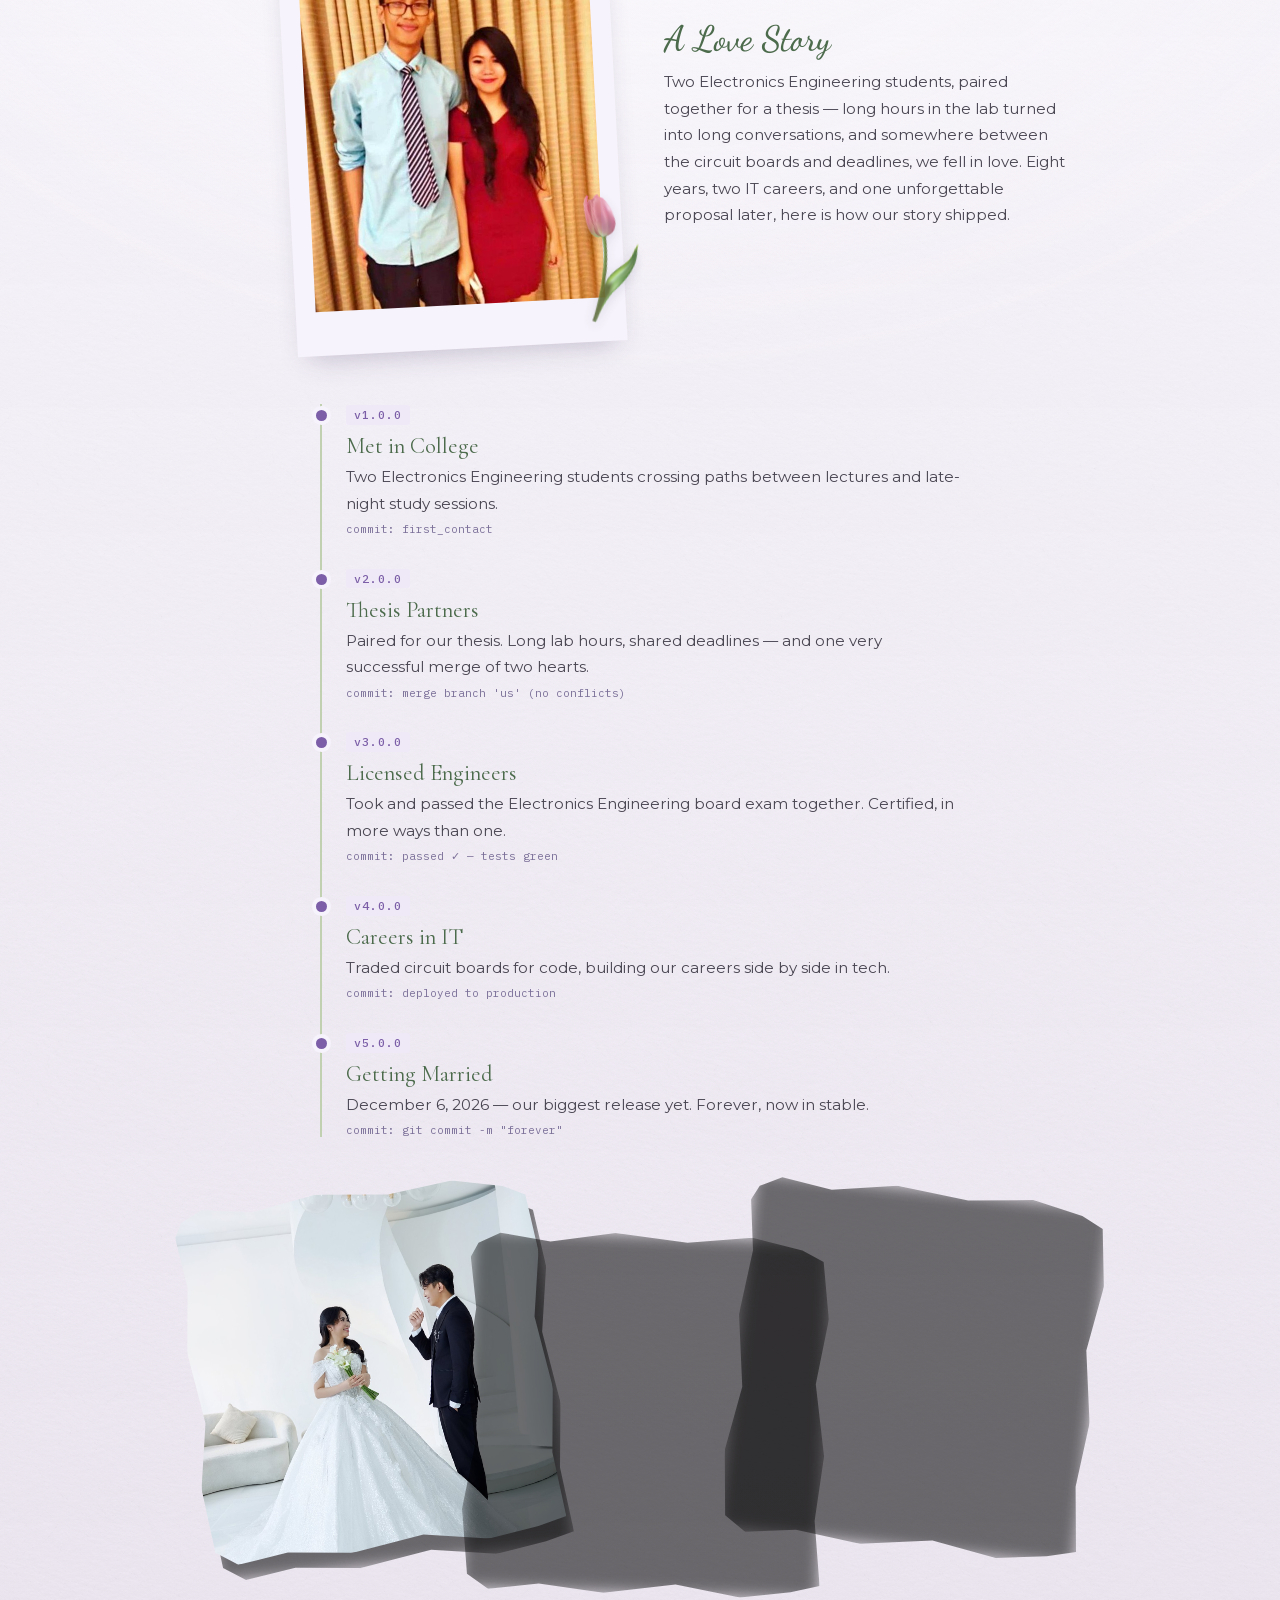
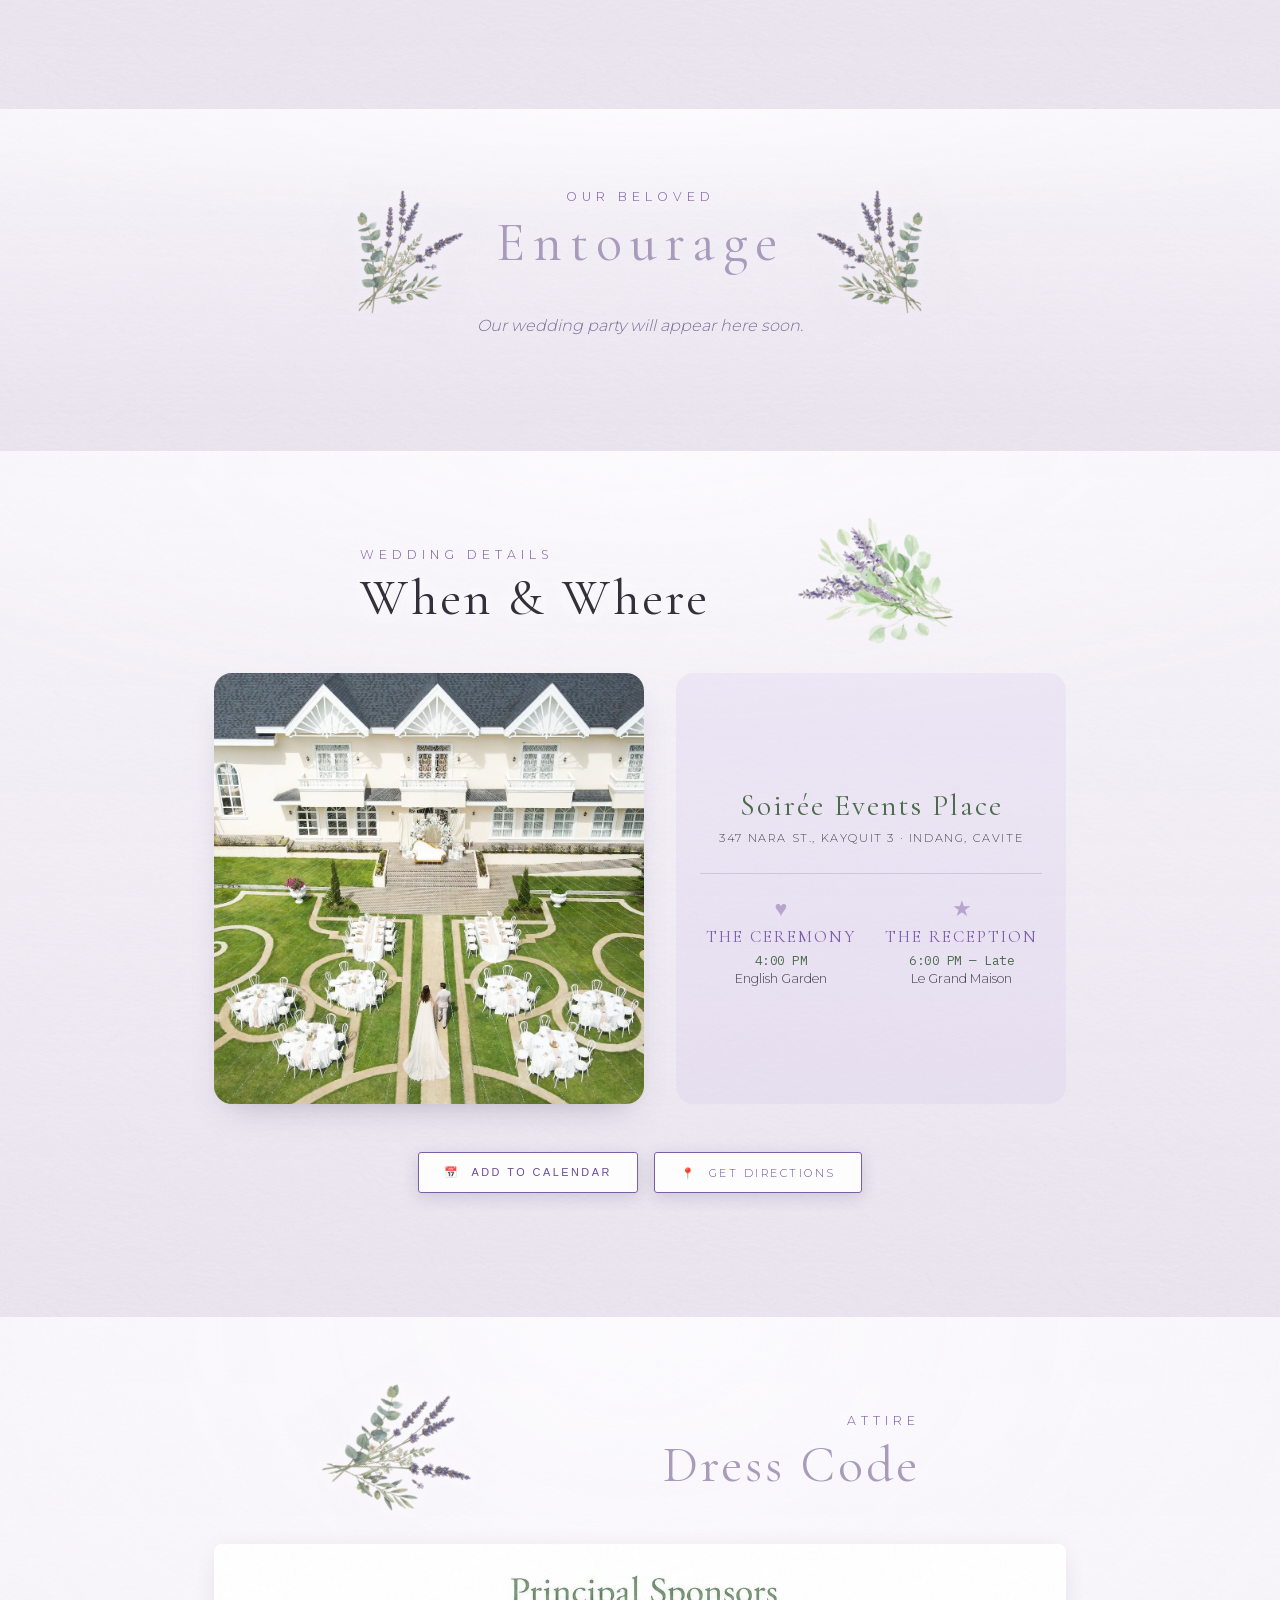
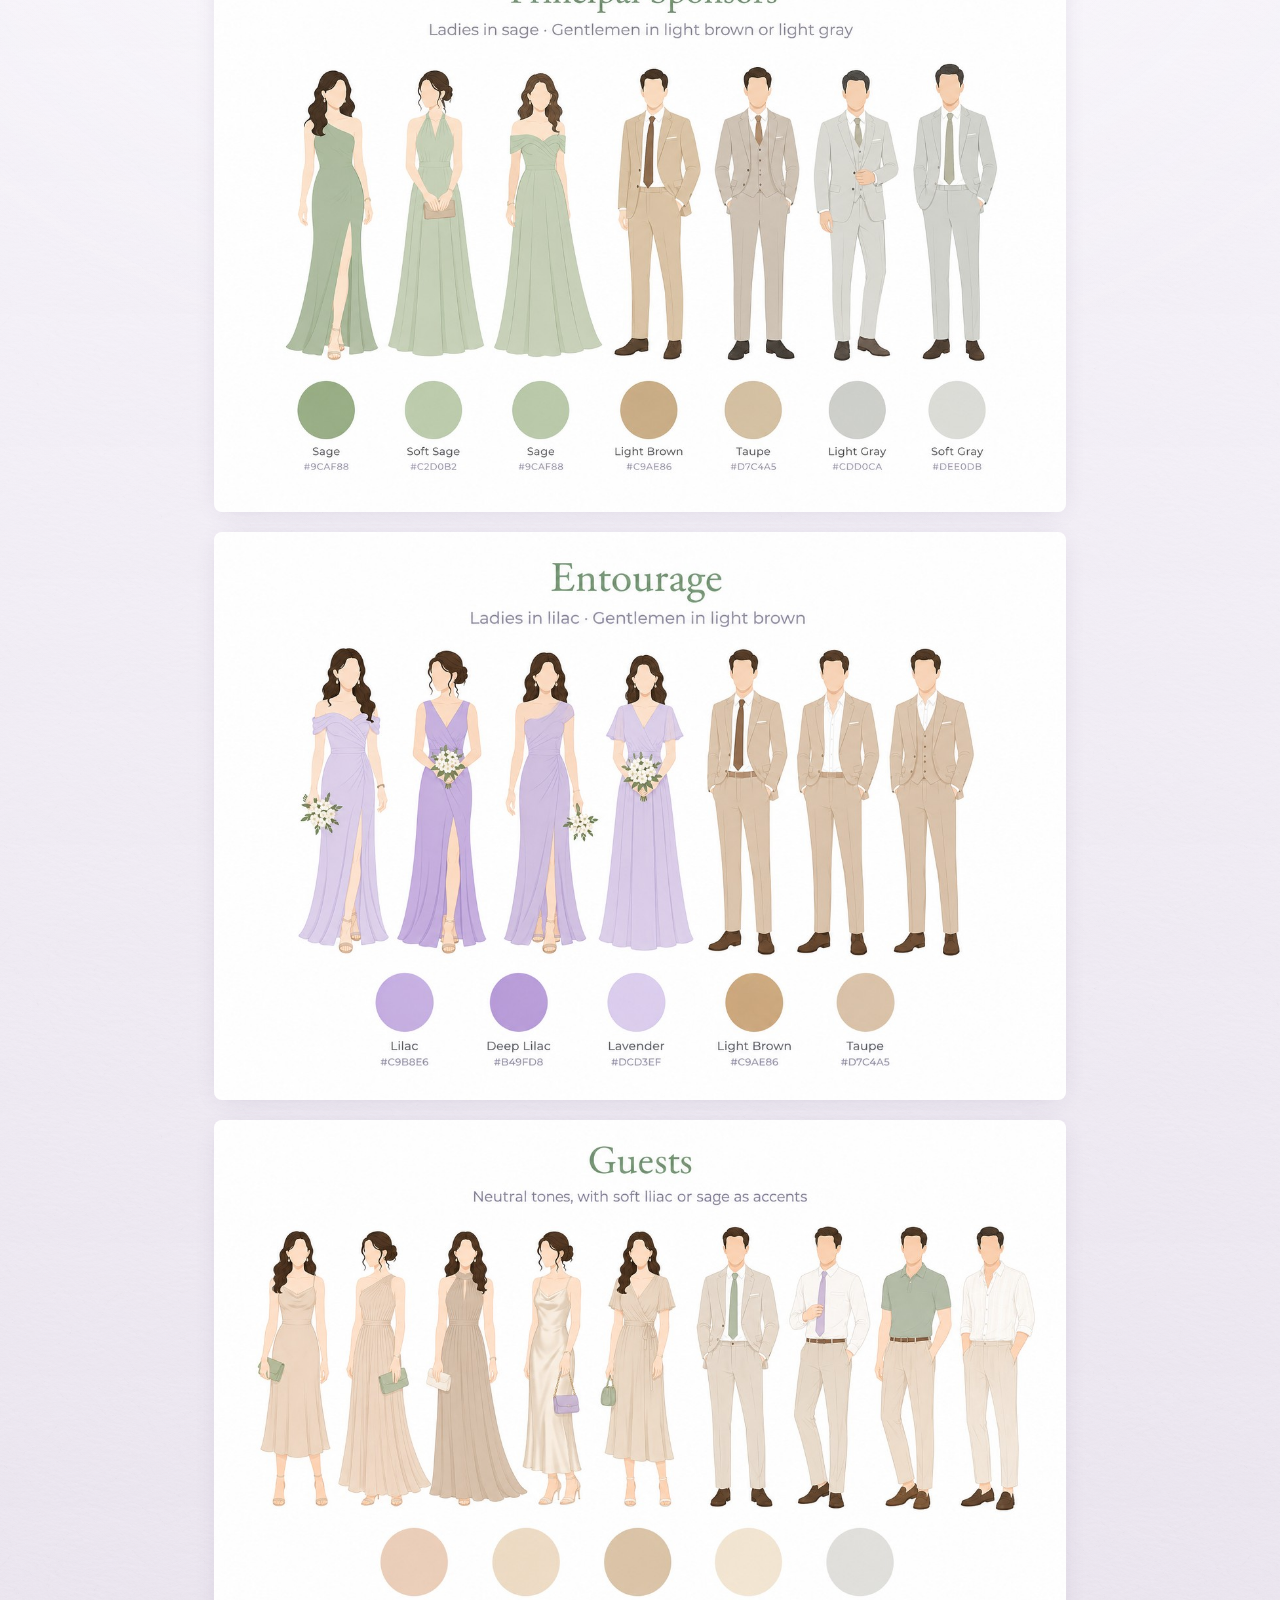
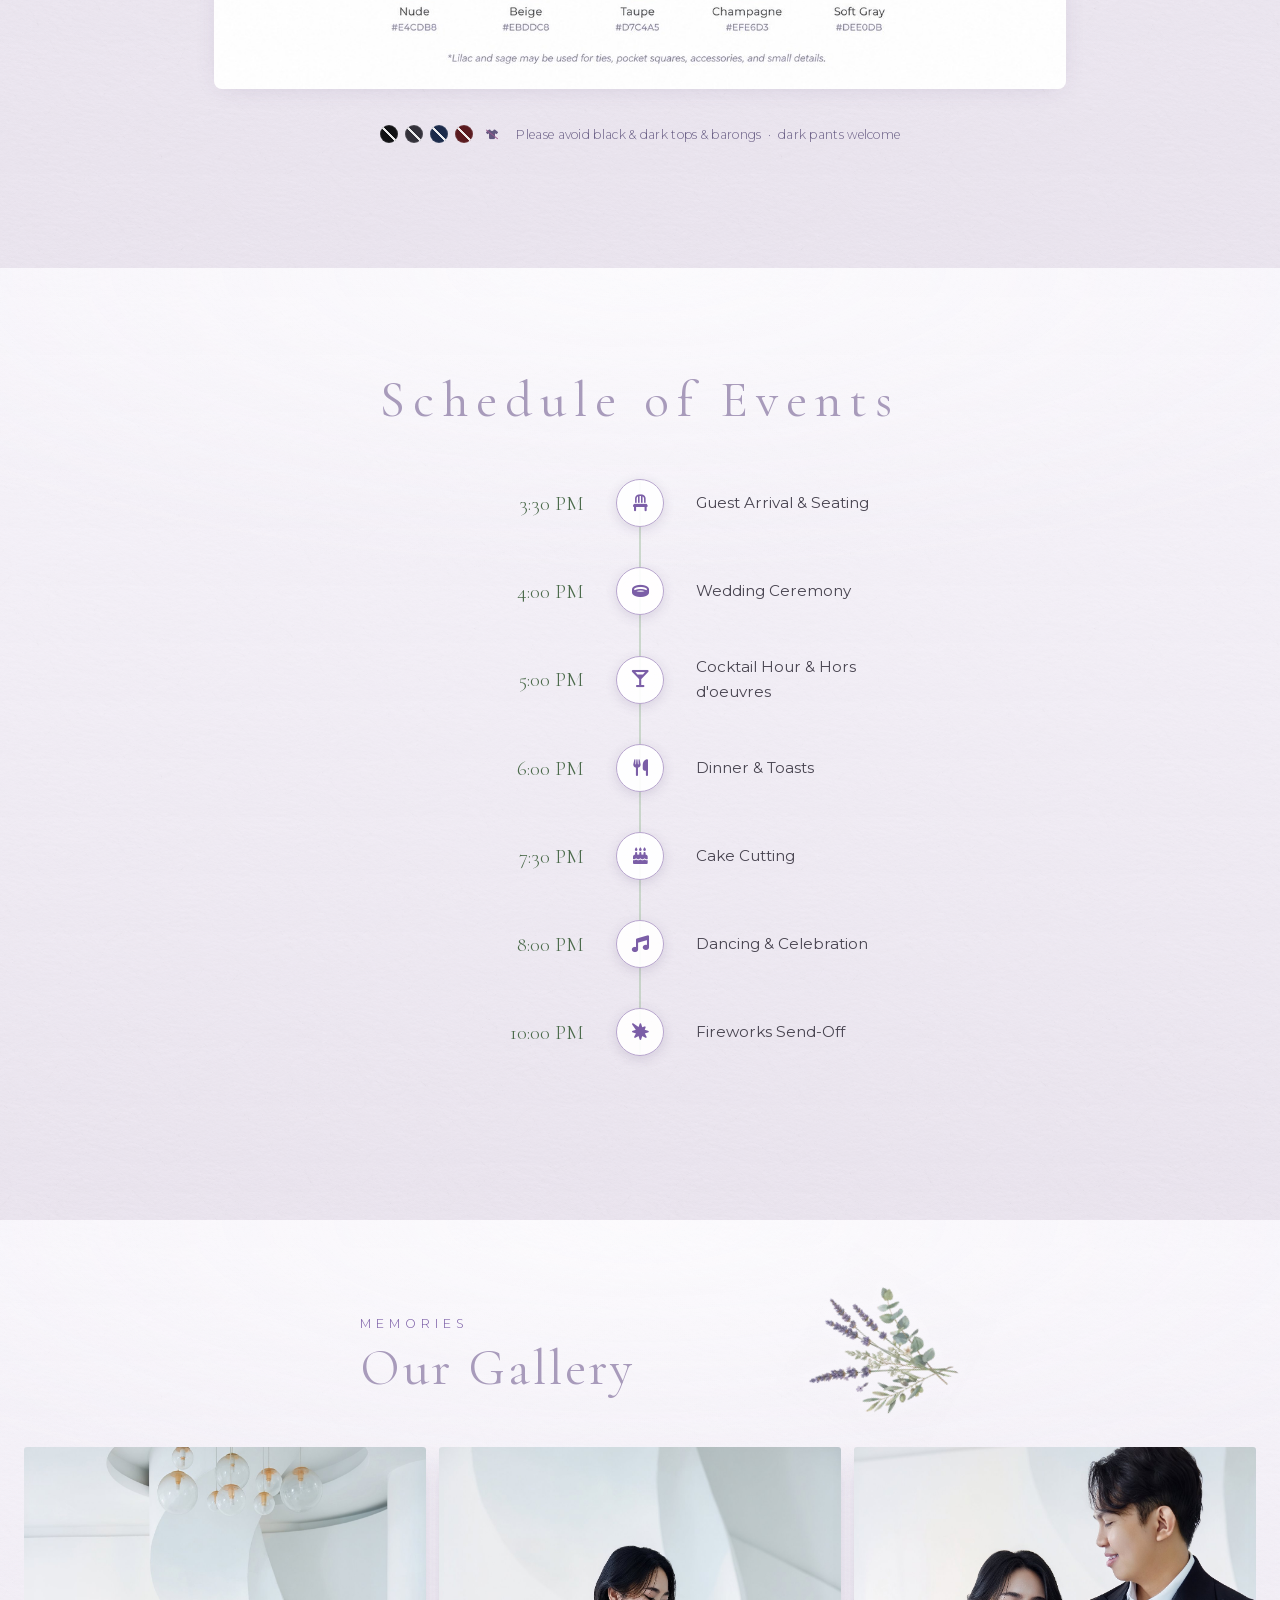
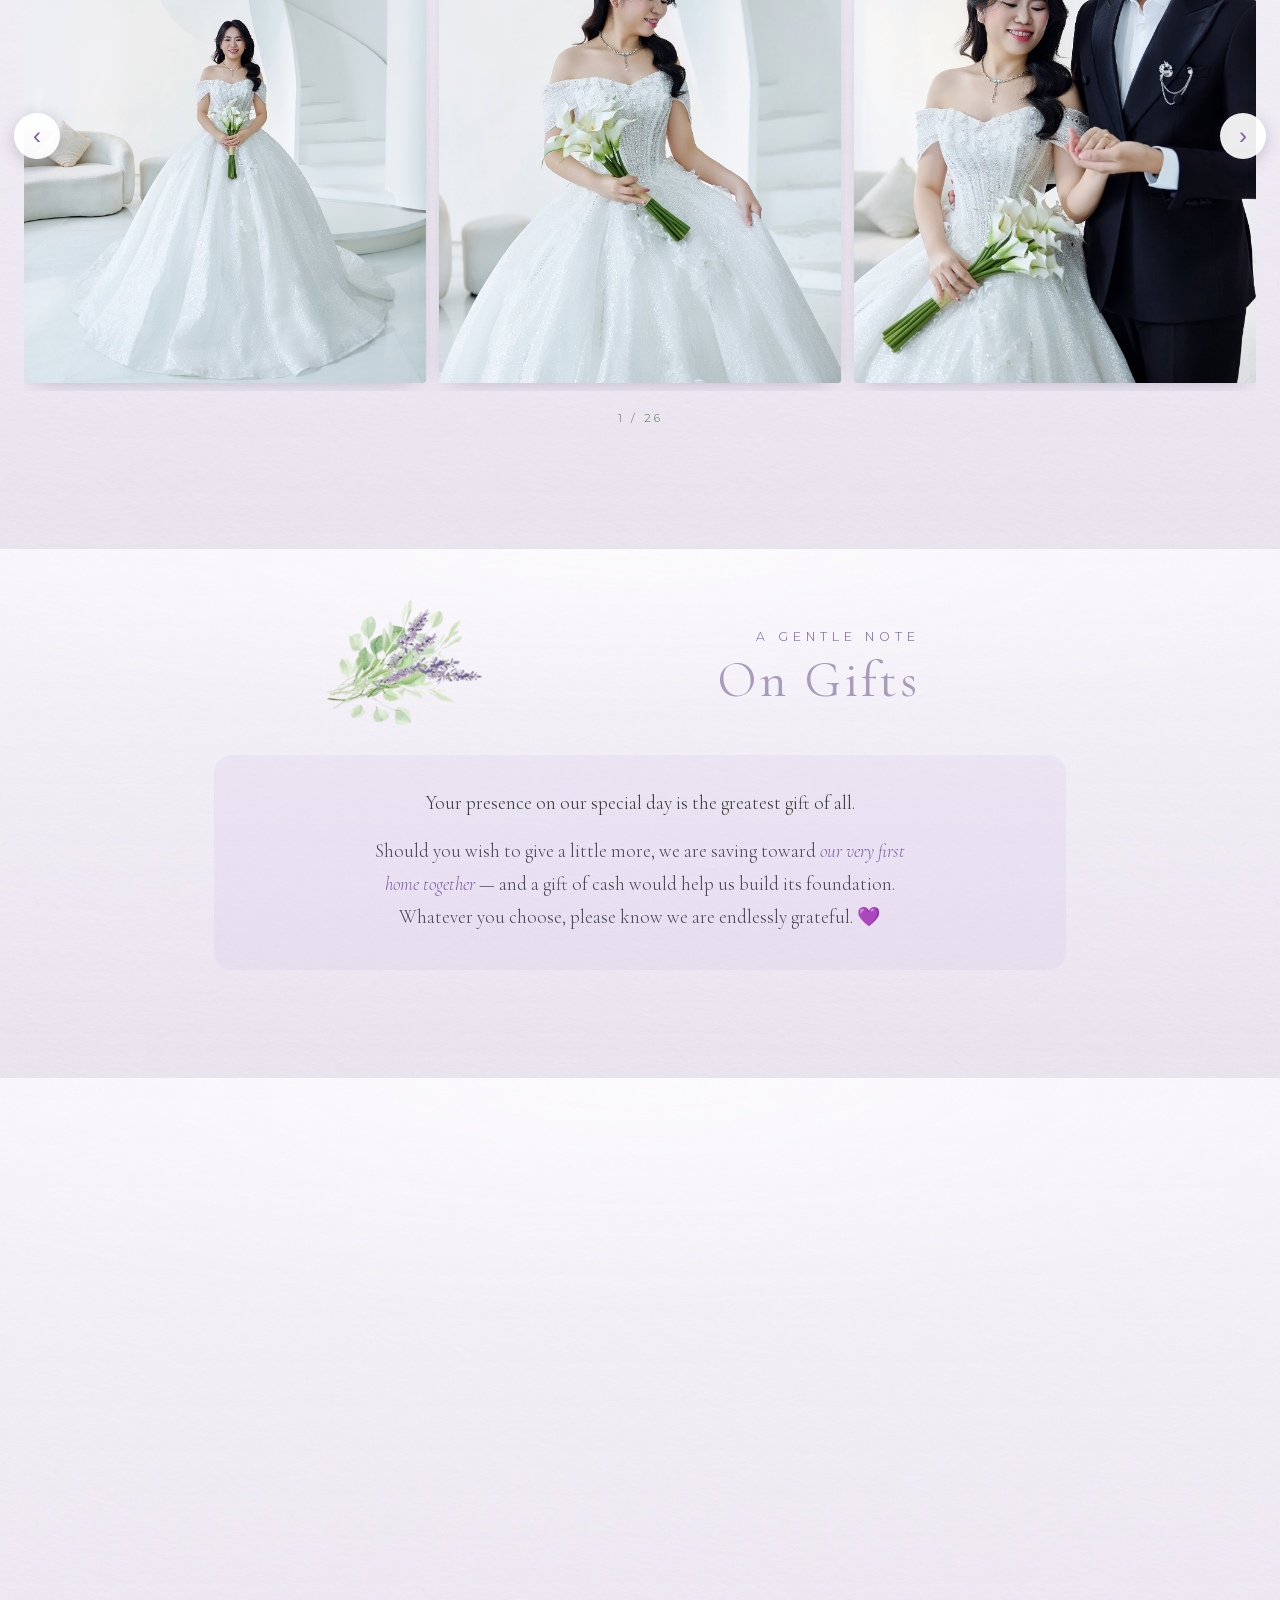
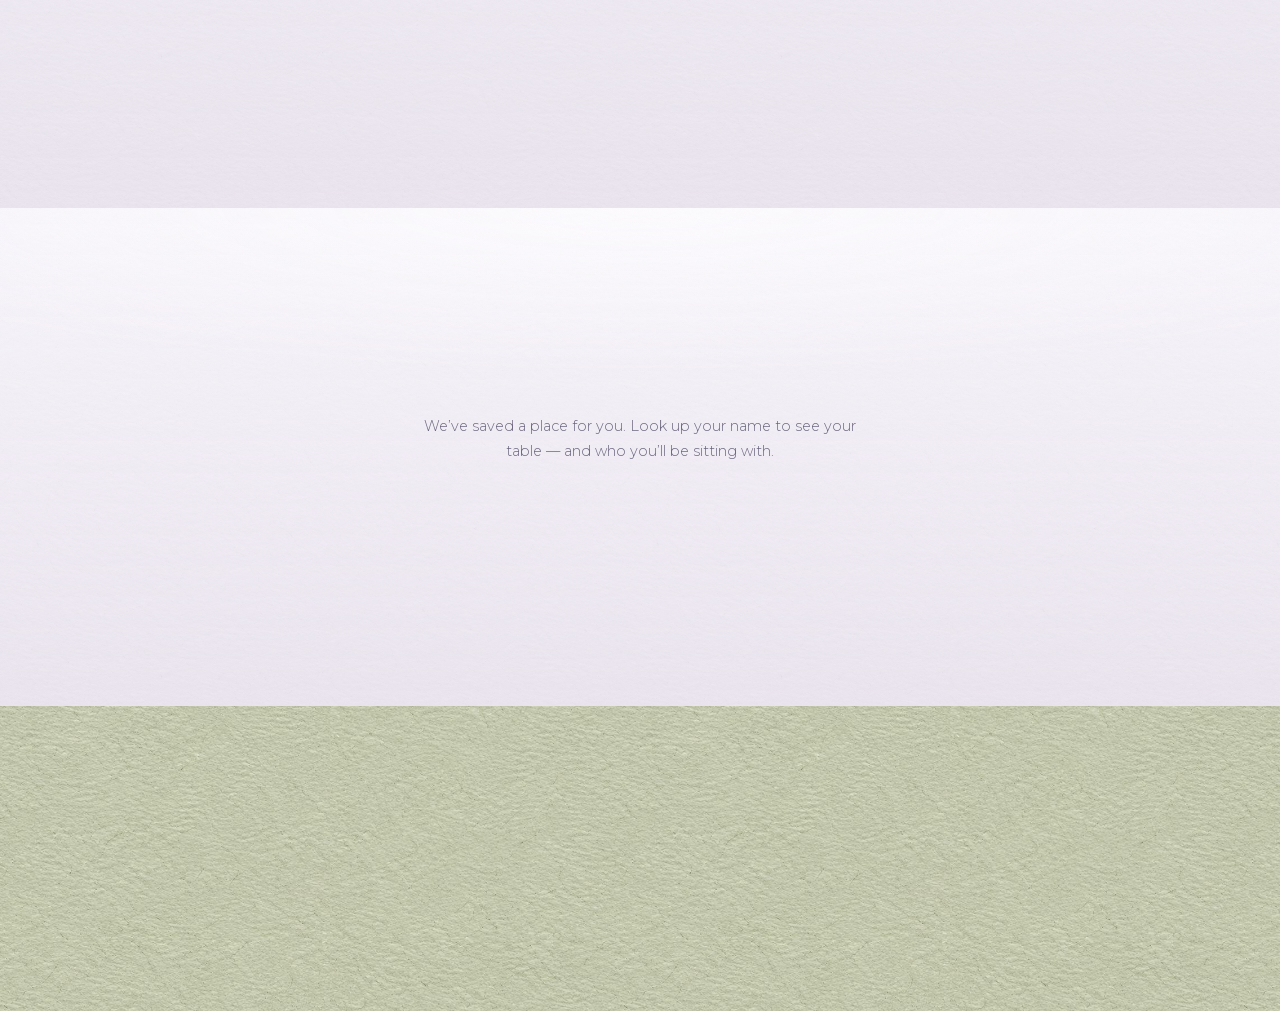
==== commit b99ede25: "chore: reopen the RSVP until November 22" ====
--- a/index.html
+++ b/index.html
@@ -2227,7 +2227,7 @@
         <h2 class="sec-heading">RSVP</h2>
       </div>
       <p class="rsvp-deadline reveal" id="rsvp-deadline">
-        Kindly respond by <strong>November 15, 2026</strong>. We can't wait to celebrate with you!
+        Kindly respond by <strong>November 22, 2026</strong>. We can't wait to celebrate with you!
       </p>
 
       <div class="sec-card rsvp-card reveal">
@@ -2970,7 +2970,7 @@
     })();
 
   </script>
-  <script src="rsvp.js?v=20261112"></script>
+  <script src="rsvp.js?v=20261116"></script>
 
 </body>
 </html>
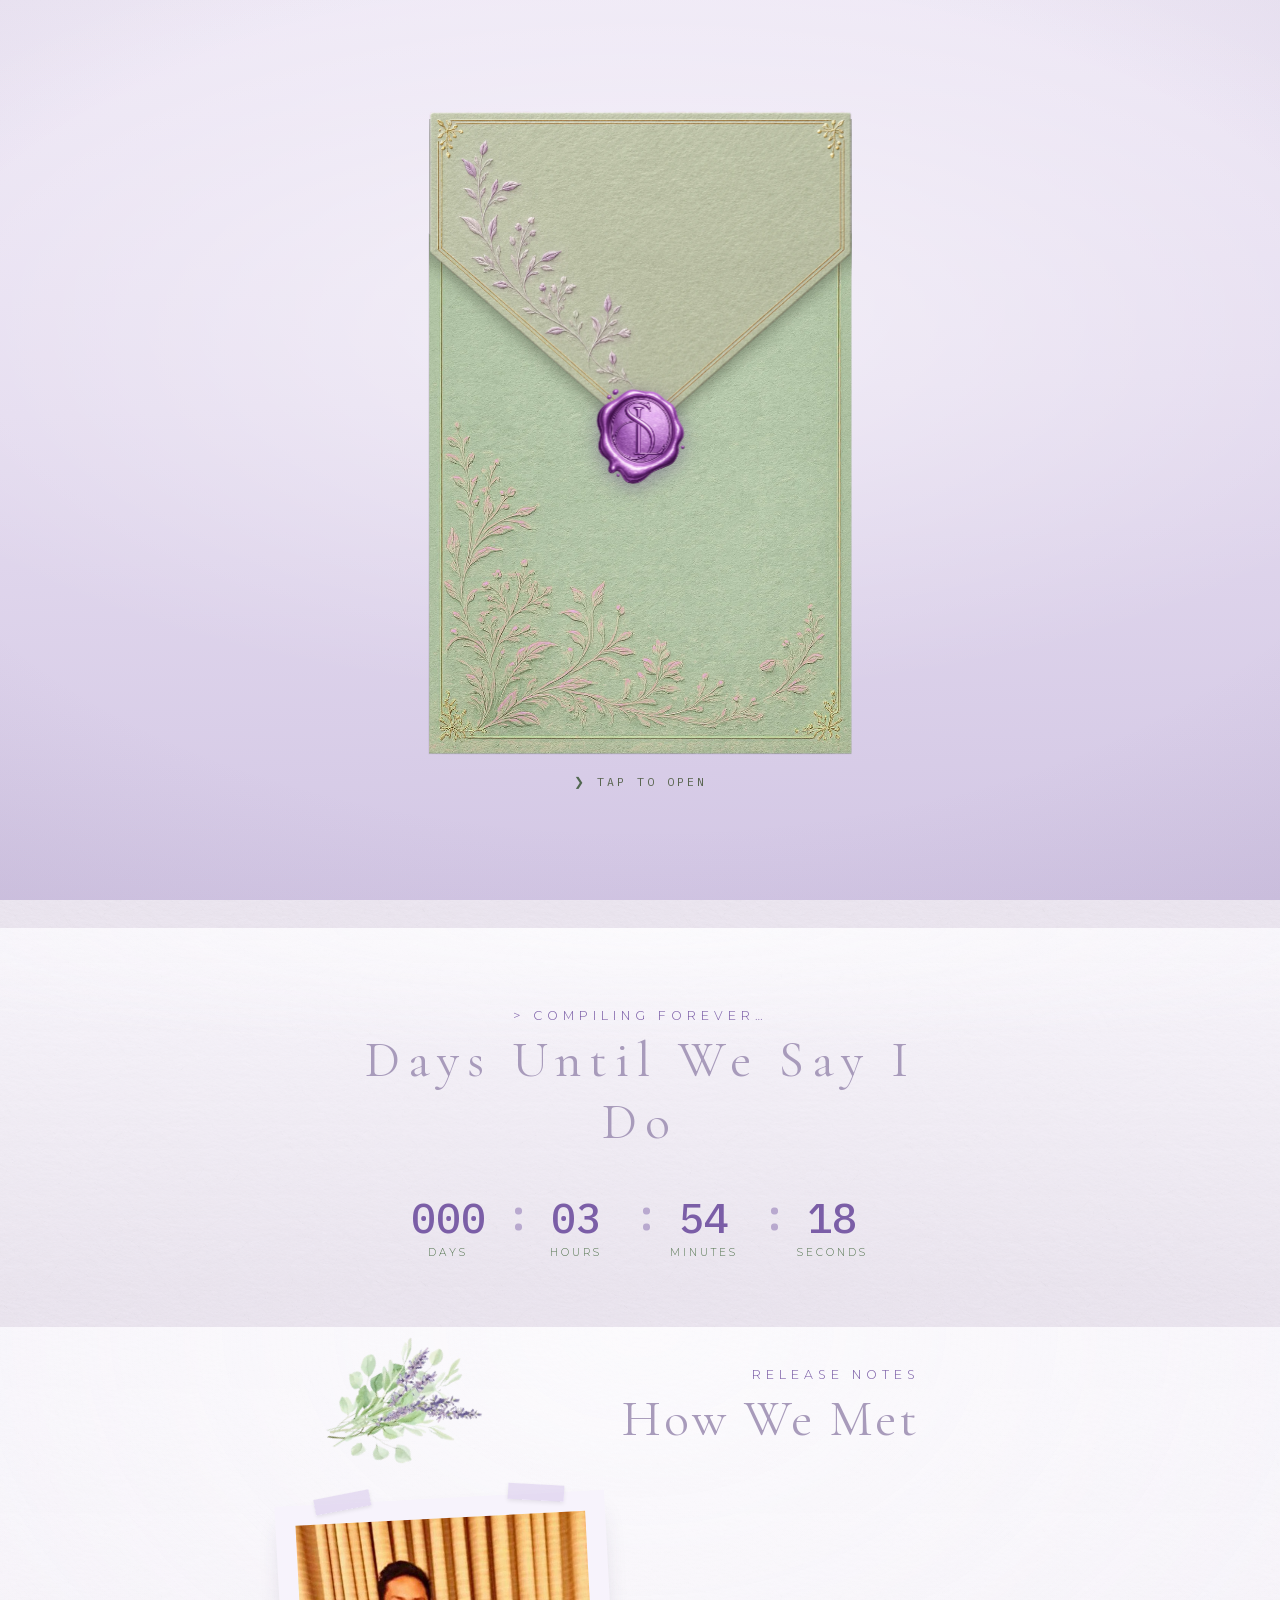
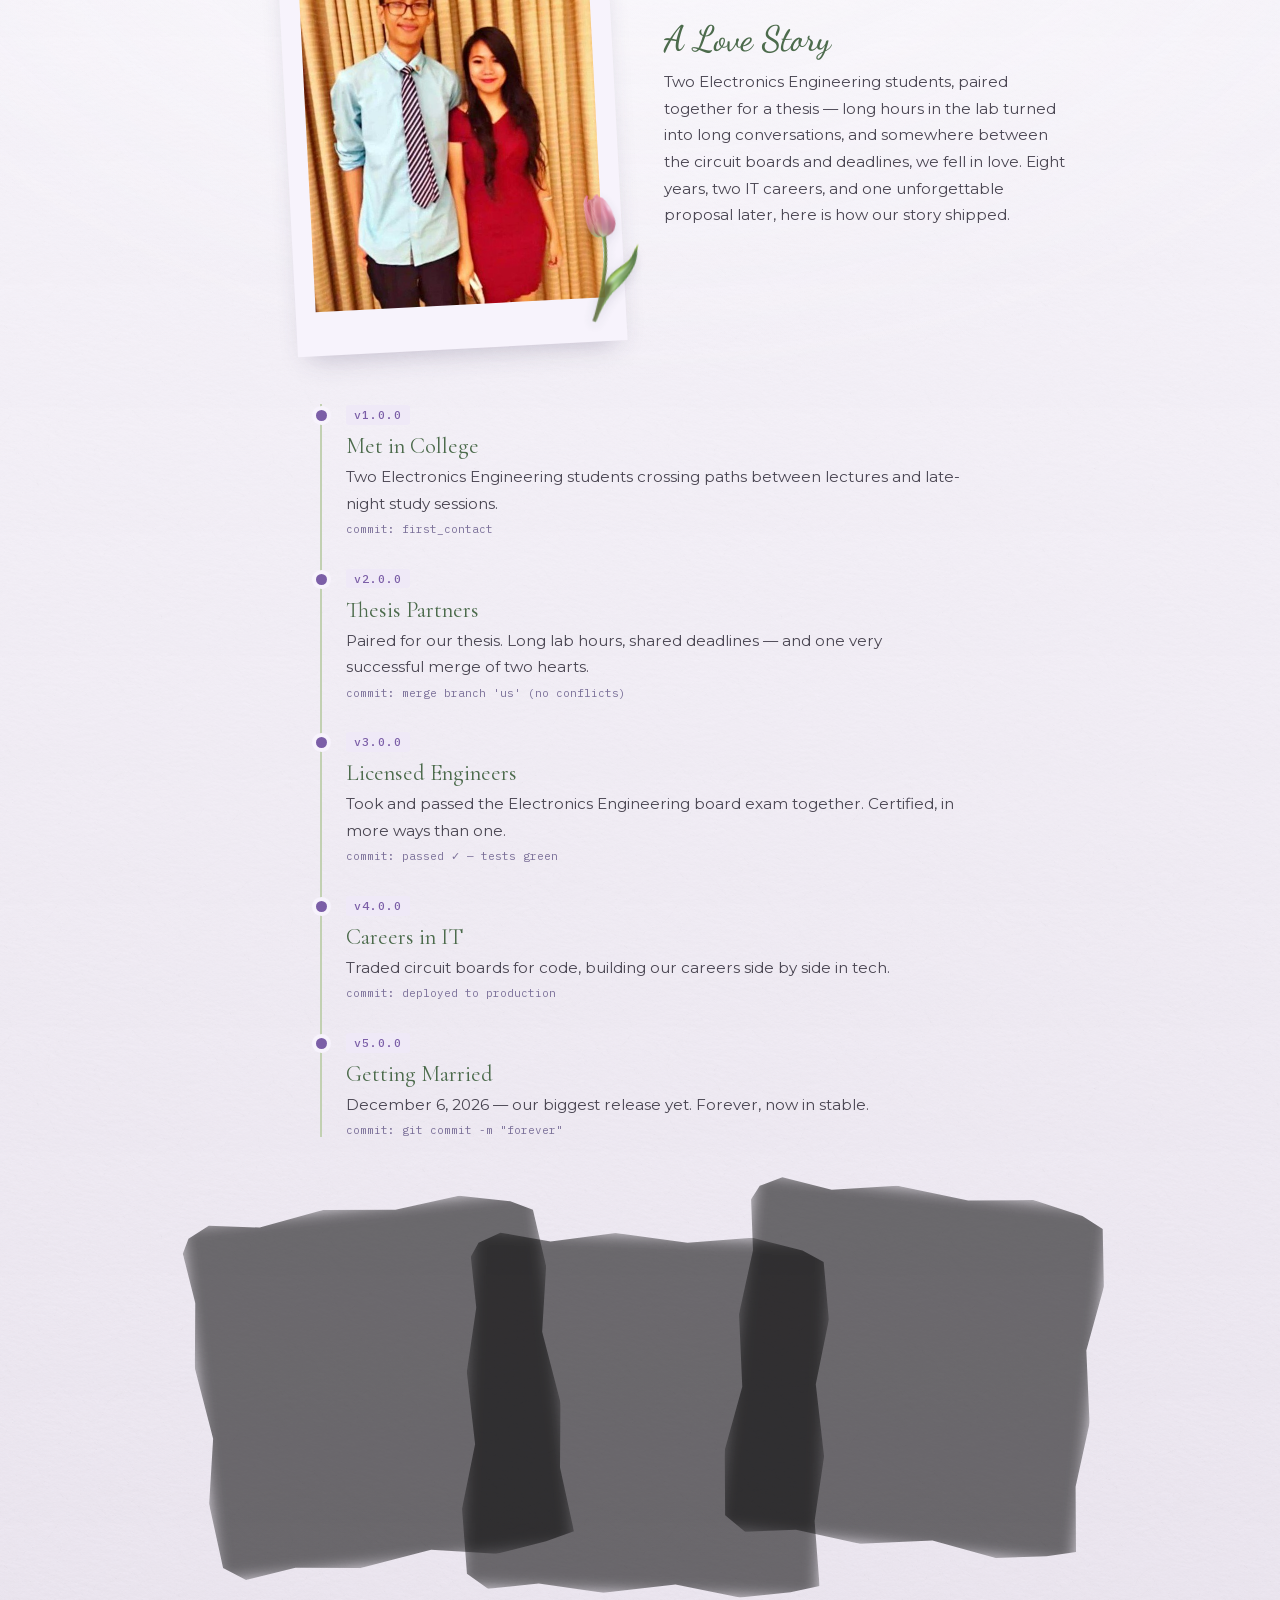
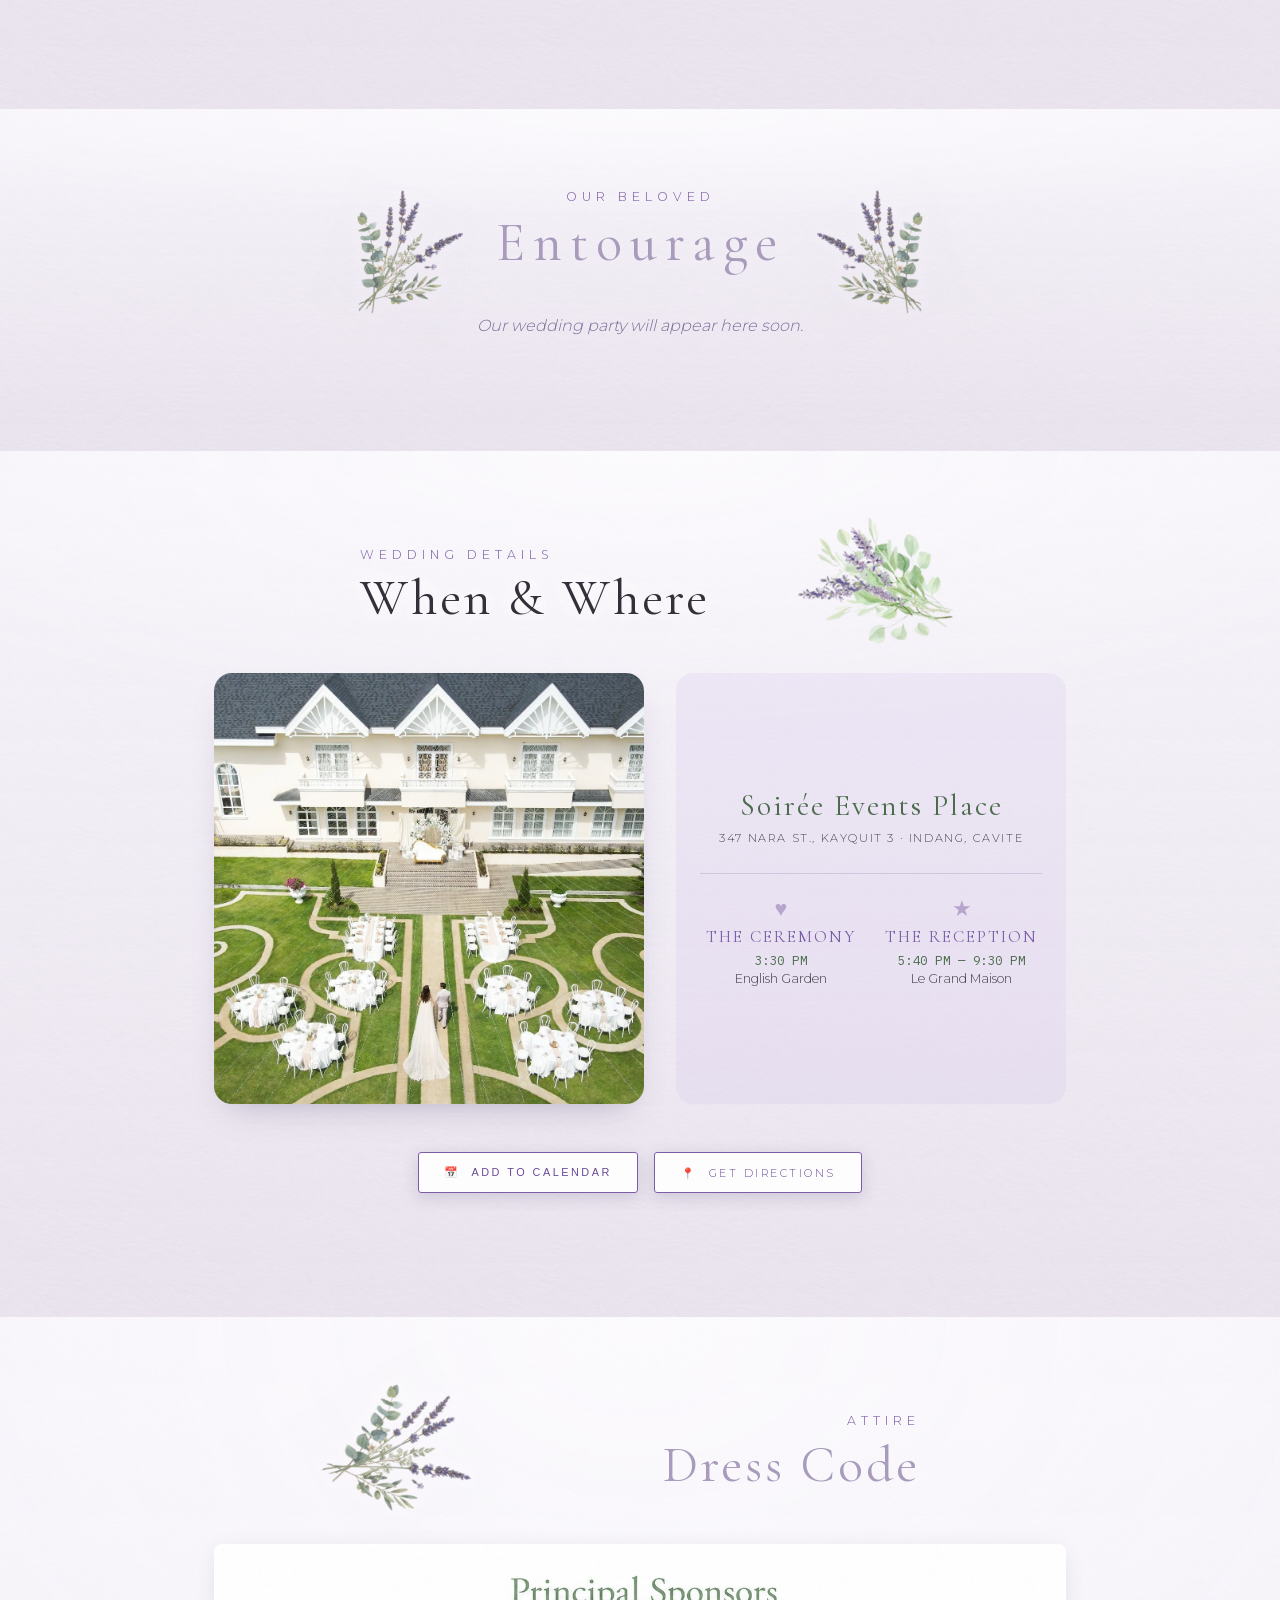
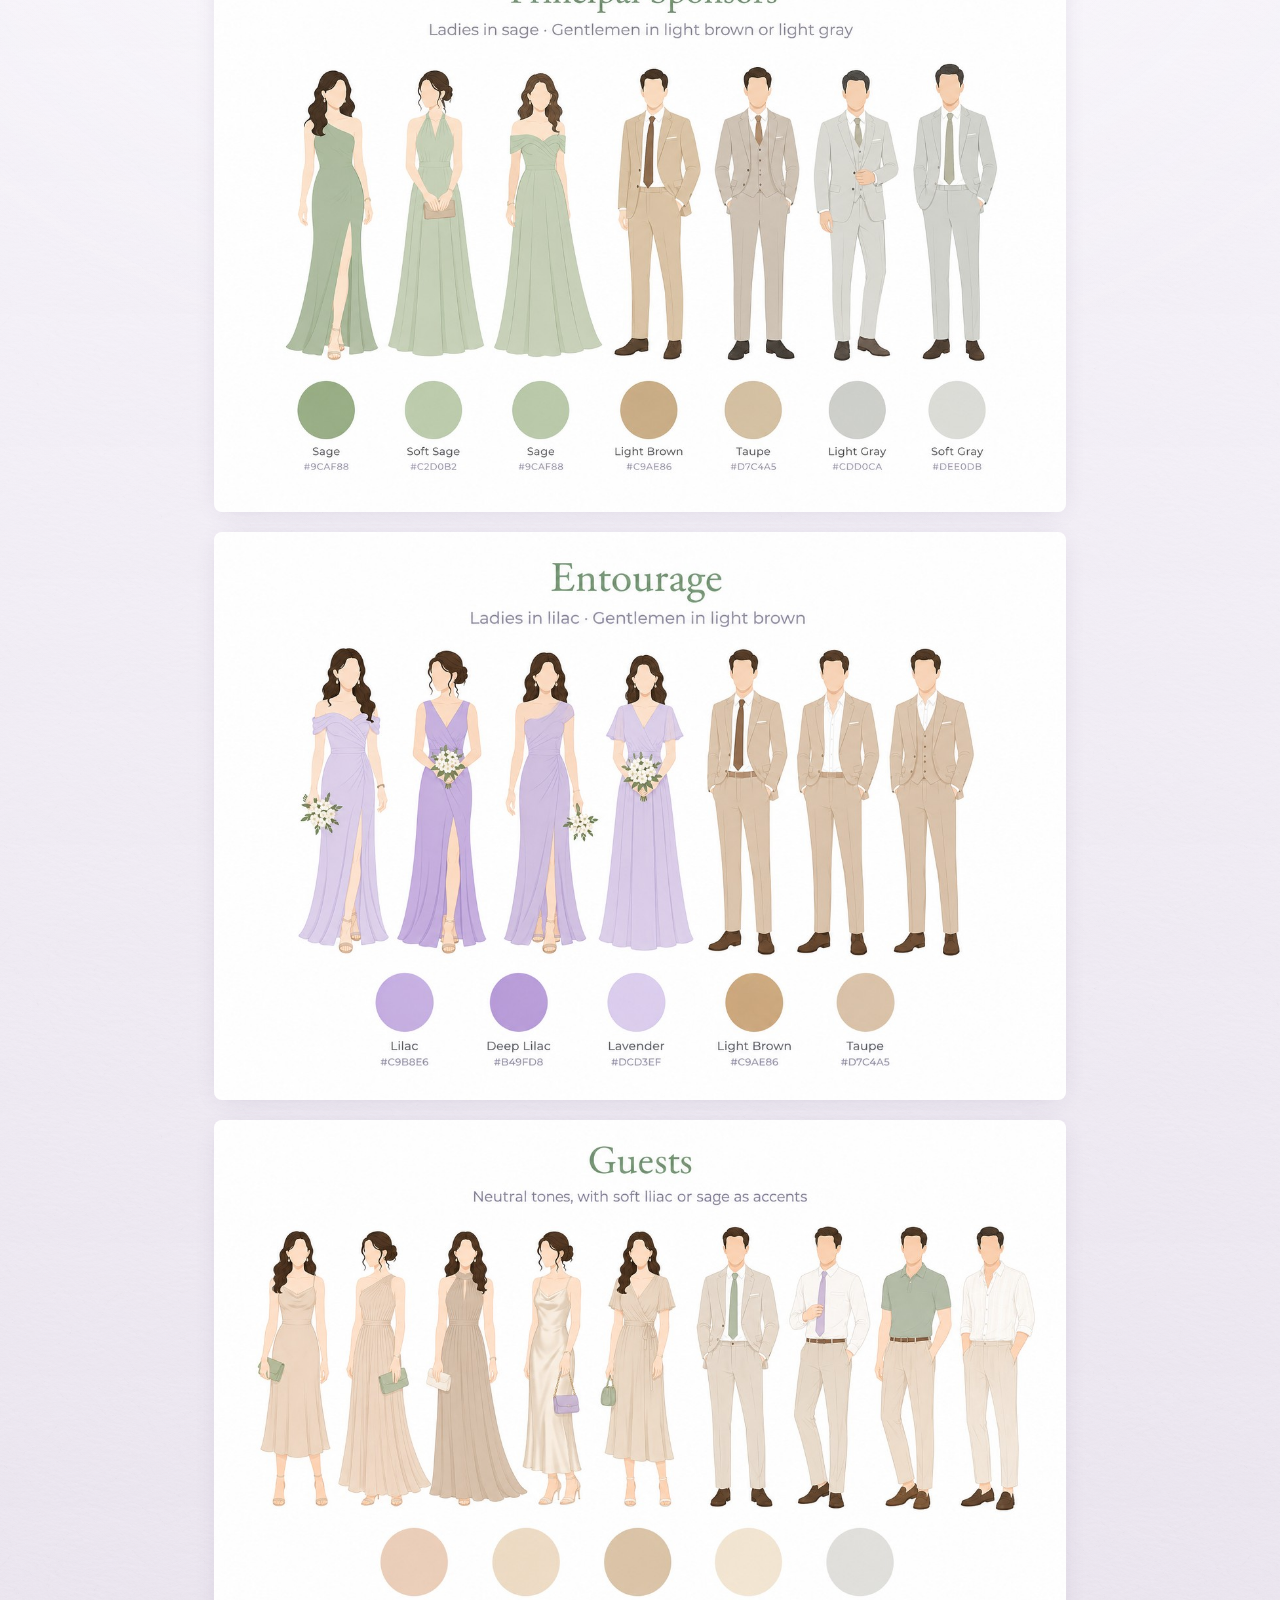
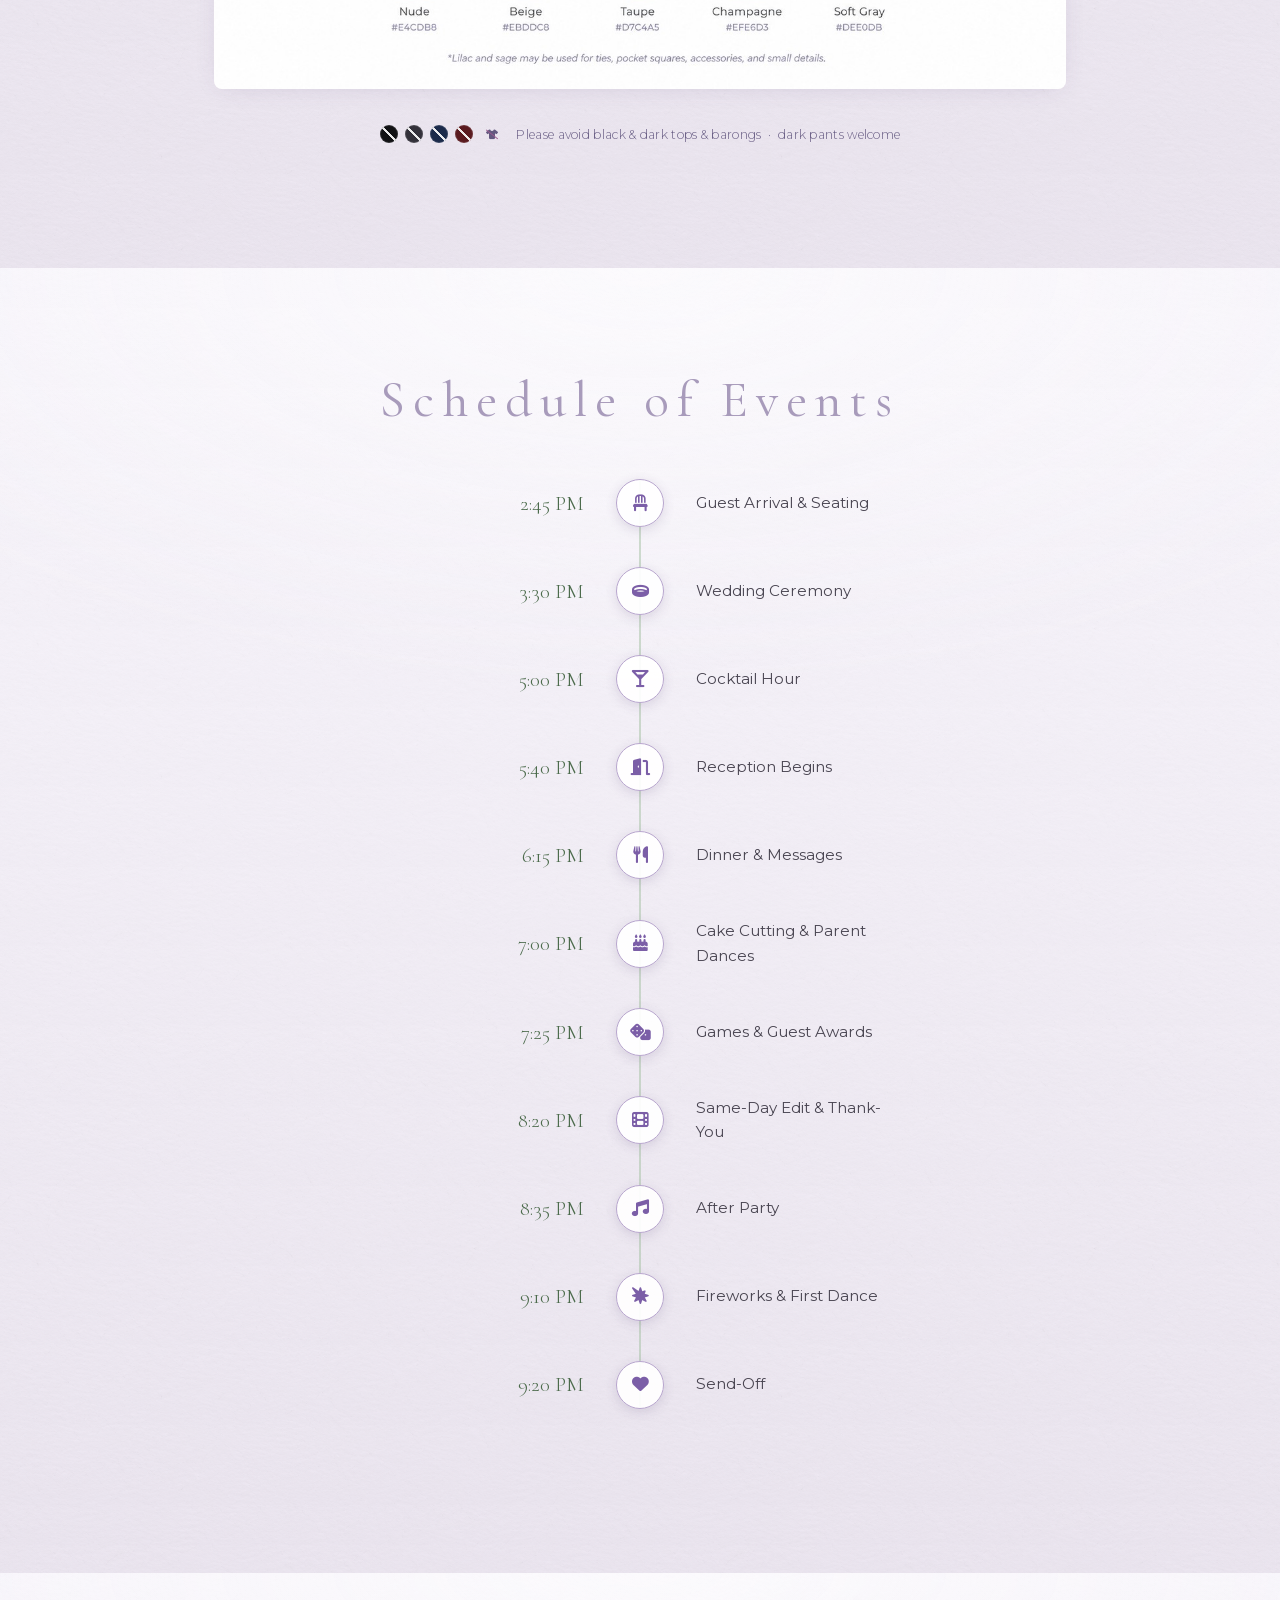
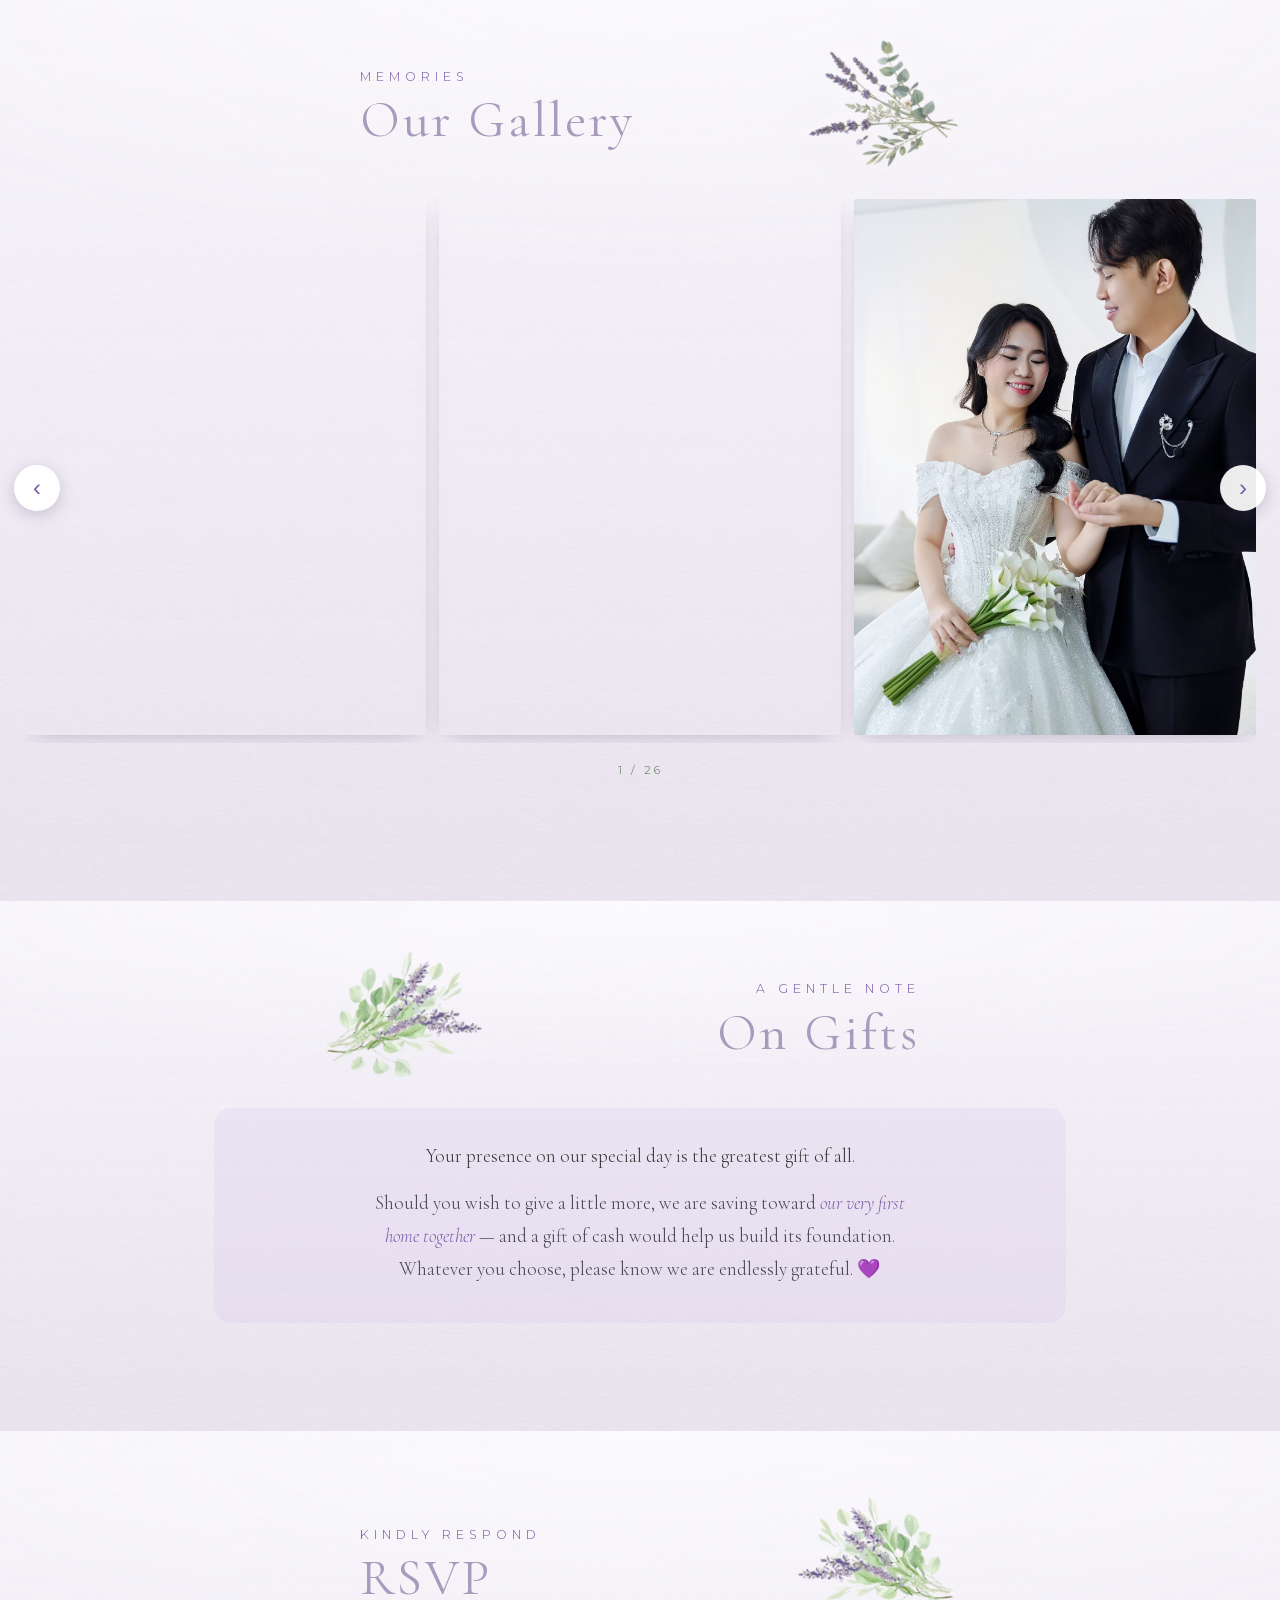
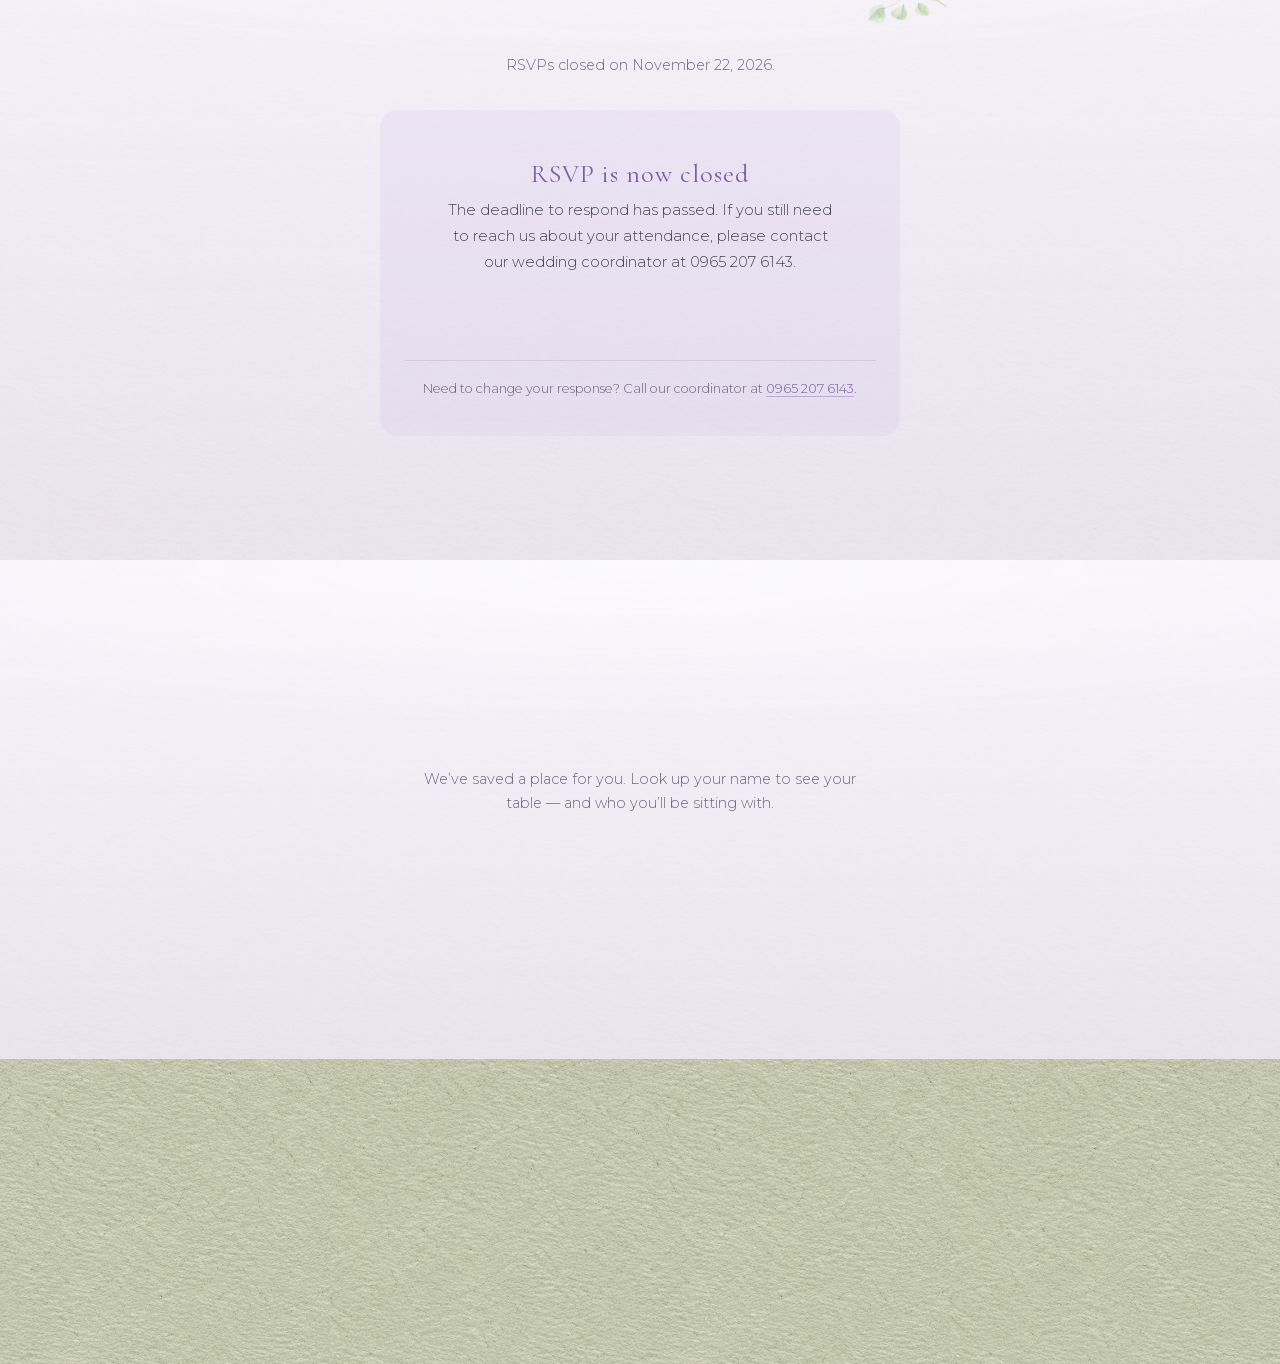
==== commit 434afbe3: "feat: align schedule with the day-of timeline and pair Javier & Lara sponsors" ====
--- a/index.html
+++ b/index.html
@@ -2038,13 +2038,13 @@
             <div class="venue-slot">
               <span class="vt-icon">&#9829;</span>
               <h3>The Ceremony</h3>
-              <div class="vt-time">4:00 PM</div>
+              <div class="vt-time">3:30 PM</div>
               <div class="vt-area">English Garden</div>
             </div>
             <div class="venue-slot">
               <span class="vt-icon">&#9733;</span>
               <h3>The Reception</h3>
-              <div class="vt-time">6:00 PM — Late</div>
+              <div class="vt-time">5:40 PM — 9:30 PM</div>
               <div class="vt-area">Le Grand Maison</div>
             </div>
           </div>
@@ -2104,39 +2104,59 @@
       </div>
       <div class="timeline stagger-children">
         <div class="timeline-item">
-          <div class="time">3:30 PM</div>
+          <div class="time">2:45 PM</div>
           <div class="dot"><i class="fa-solid fa-chair" aria-hidden="true"></i></div>
           <div class="event">Guest Arrival &amp; Seating</div>
         </div>
         <div class="timeline-item">
-          <div class="time">4:00 PM</div>
+          <div class="time">3:30 PM</div>
           <div class="dot"><i class="fa-solid fa-ring" aria-hidden="true"></i></div>
           <div class="event">Wedding Ceremony</div>
         </div>
         <div class="timeline-item">
           <div class="time">5:00 PM</div>
           <div class="dot"><i class="fa-solid fa-martini-glass" aria-hidden="true"></i></div>
-          <div class="event">Cocktail Hour &amp; Hors d'oeuvres</div>
+          <div class="event">Cocktail Hour</div>
         </div>
         <div class="timeline-item">
-          <div class="time">6:00 PM</div>
-          <div class="dot"><i class="fa-solid fa-utensils" aria-hidden="true"></i></div>
-          <div class="event">Dinner &amp; Toasts</div>
+          <div class="time">5:40 PM</div>
+          <div class="dot"><i class="fa-solid fa-door-open" aria-hidden="true"></i></div>
+          <div class="event">Reception Begins</div>
         </div>
         <div class="timeline-item">
-          <div class="time">7:30 PM</div>
-          <div class="dot"><i class="fa-solid fa-cake-candles" aria-hidden="true"></i></div>
-          <div class="event">Cake Cutting</div>
+          <div class="time">6:15 PM</div>
+          <div class="dot"><i class="fa-solid fa-utensils" aria-hidden="true"></i></div>
+          <div class="event">Dinner &amp; Messages</div>
         </div>
         <div class="timeline-item">
-          <div class="time">8:00 PM</div>
-          <div class="dot"><i class="fa-solid fa-music" aria-hidden="true"></i></div>
-          <div class="event">Dancing &amp; Celebration</div>
+          <div class="time">7:00 PM</div>
+          <div class="dot"><i class="fa-solid fa-cake-candles" aria-hidden="true"></i></div>
+          <div class="event">Cake Cutting &amp; Parent Dances</div>
         </div>
         <div class="timeline-item">
-          <div class="time">10:00 PM</div>
+          <div class="time">7:25 PM</div>
+          <div class="dot"><i class="fa-solid fa-dice" aria-hidden="true"></i></div>
+          <div class="event">Games &amp; Guest Awards</div>
+        </div>
+        <div class="timeline-item">
+          <div class="time">8:20 PM</div>
+          <div class="dot"><i class="fa-solid fa-film" aria-hidden="true"></i></div>
+          <div class="event">Same-Day Edit &amp; Thank-You</div>
+        </div>
+        <div class="timeline-item">
+          <div class="time">8:35 PM</div>
+          <div class="dot"><i class="fa-solid fa-music" aria-hidden="true"></i></div>
+          <div class="event">After Party</div>
+        </div>
+        <div class="timeline-item">
+          <div class="time">9:10 PM</div>
           <div class="dot"><i class="fa-solid fa-burst" aria-hidden="true"></i></div>
-          <div class="event">Fireworks Send-Off</div>
+          <div class="event">Fireworks &amp; First Dance</div>
+        </div>
+        <div class="timeline-item">
+          <div class="time">9:20 PM</div>
+          <div class="dot"><i class="fa-solid fa-heart" aria-hidden="true"></i></div>
+          <div class="event">Send-Off</div>
         </div>
       </div>
     </div>
@@ -2497,7 +2517,7 @@
 
     // ── Countdown Timer ──────────────────────────────
     (function countdown() {
-      const wedding = new Date('2026-12-06T16:00:00+08:00').getTime();
+      const wedding = new Date('2026-12-06T15:30:00+08:00').getTime();
       function update() {
         const now = Date.now();
         const diff = Math.max(0, wedding - now);
@@ -2535,15 +2555,15 @@
       const menu = document.getElementById('cal-menu');
       if (!btn || !menu) return;
 
-      // Event details — ceremony 4:00 PM PHT (UTC+8) → end ~11:00 PM PHT
+      // Event details — ceremony 3:30 PM PHT (UTC+8) → send-off ~9:30 PM PHT
       const EV = {
         title: 'Wedding of Shira & Leendon',
-        details: 'Ceremony 4:00 PM, Reception to follow. We cannot wait to celebrate with you!',
+        details: 'Guest arrival 2:45 PM, ceremony 3:30 PM, reception to follow. We cannot wait to celebrate with you!',
         location: 'Soirée Events Place, 347 Nara St., Kayquit 3, Indang, Cavite',
-        startUTC: '20261206T080000Z',
-        endUTC: '20261206T150000Z',
-        startLocal: '2026-12-06T16:00:00+08:00',
-        endLocal: '2026-12-06T23:00:00+08:00',
+        startUTC: '20261206T073000Z',
+        endUTC: '20261206T133000Z',
+        startLocal: '2026-12-06T15:30:00+08:00',
+        endLocal: '2026-12-06T21:30:00+08:00',
       };
 
       // Google Calendar — opens a pre-filled event to save
@@ -2787,9 +2807,12 @@
           }
           return last.toLowerCase();
         };
+        // Couples who don't share a last name: the second is grouped under the first's.
+        const norm = n => String(n).trim().replace(/\s+/g, ' ').toLowerCase();
+        const partnerOf = new Map([['Gualberto Javier', 'Adela Lara']].map(([a, b]) => [norm(b), a]));
         const byLast = new Map();
         people.forEach(p => {
-          const key = lastNameOf(p.name);
+          const key = lastNameOf(partnerOf.get(norm(p.name)) || p.name);
           if (!byLast.has(key)) byLast.set(key, []);
           byLast.get(key).push(p);
         });
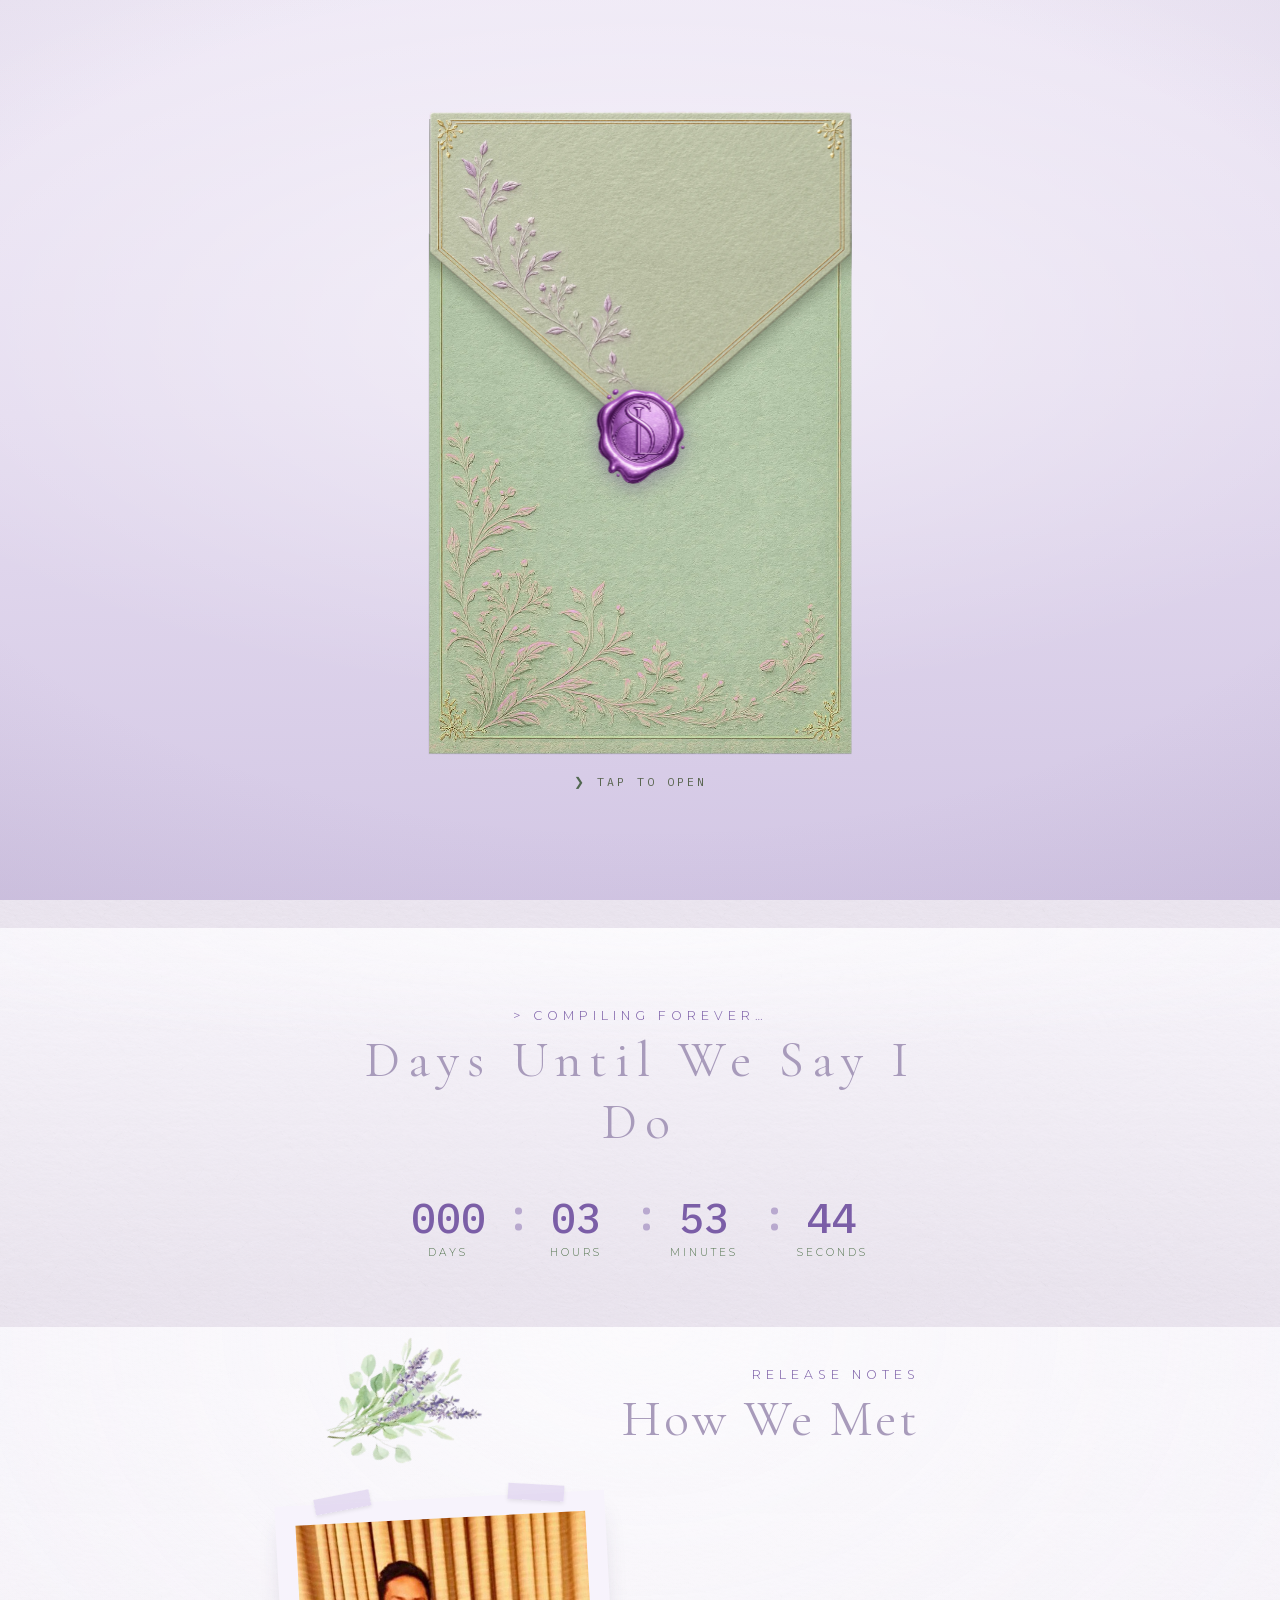
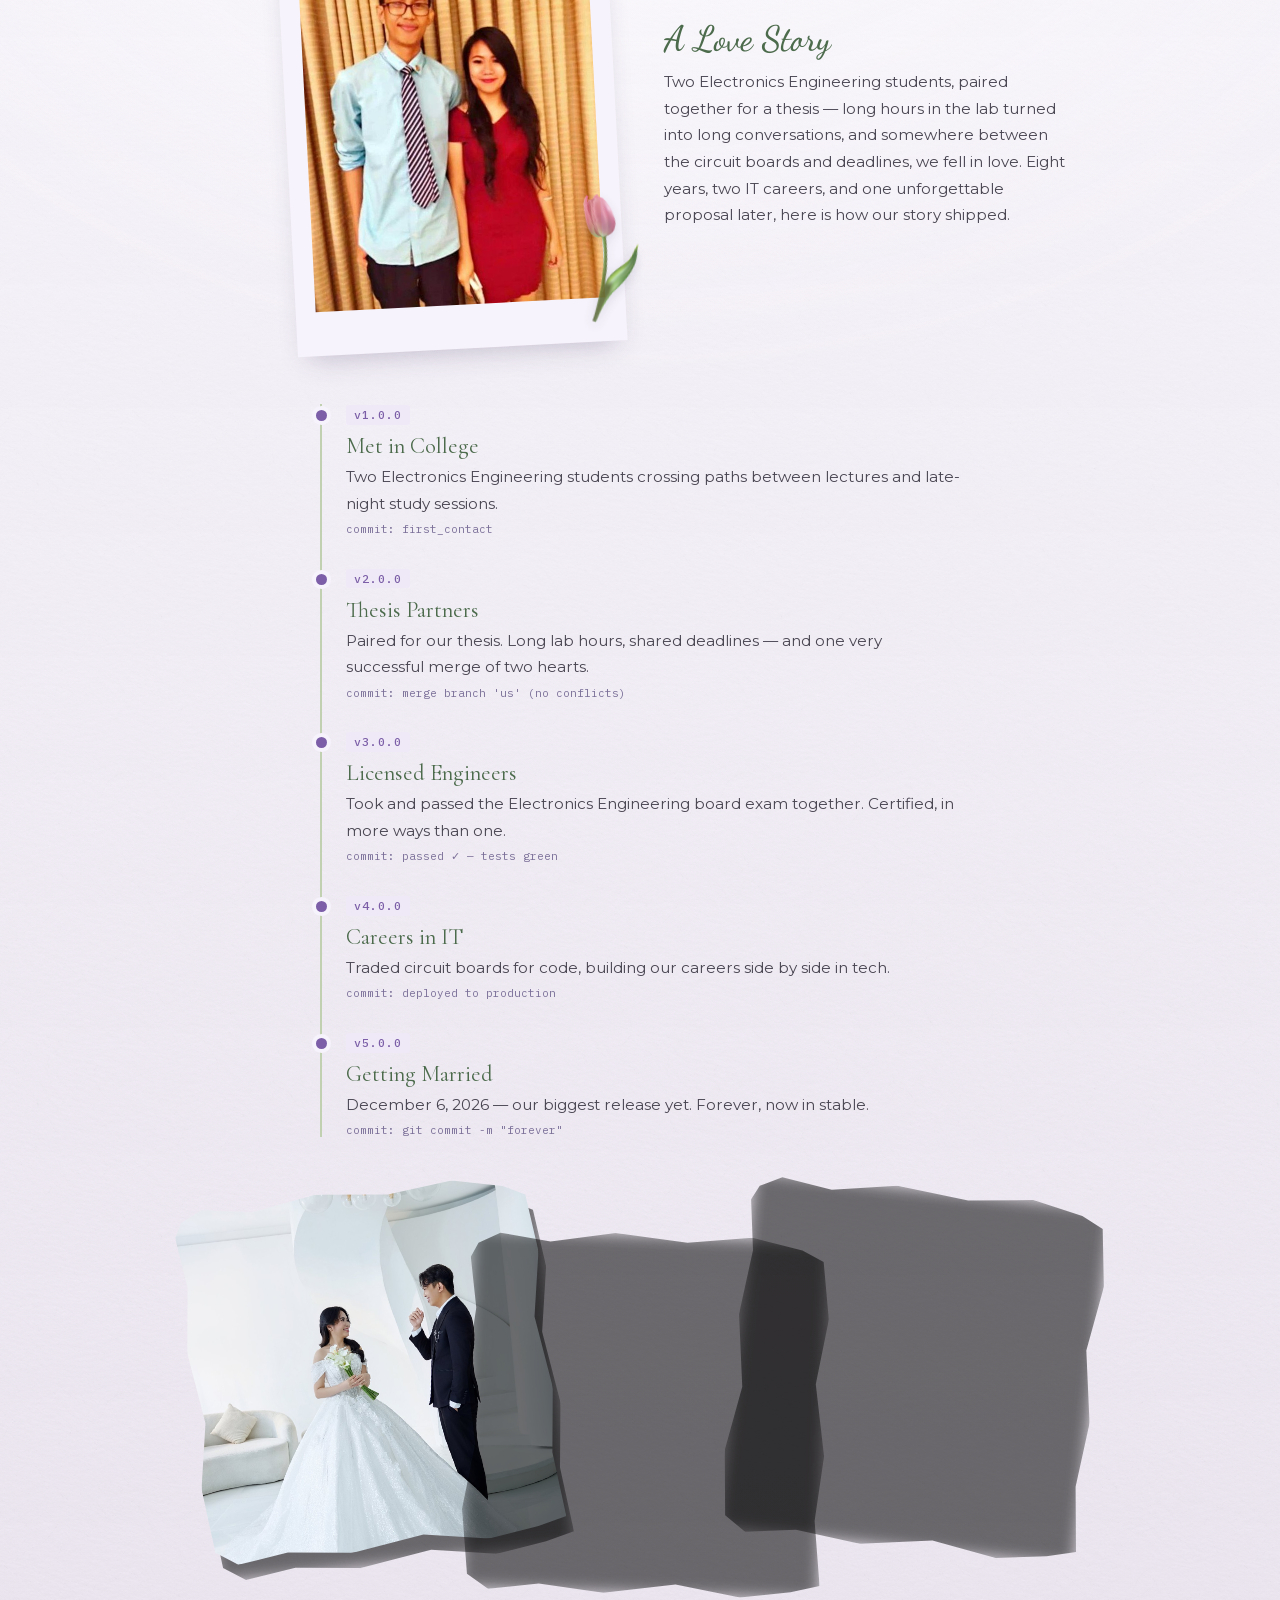
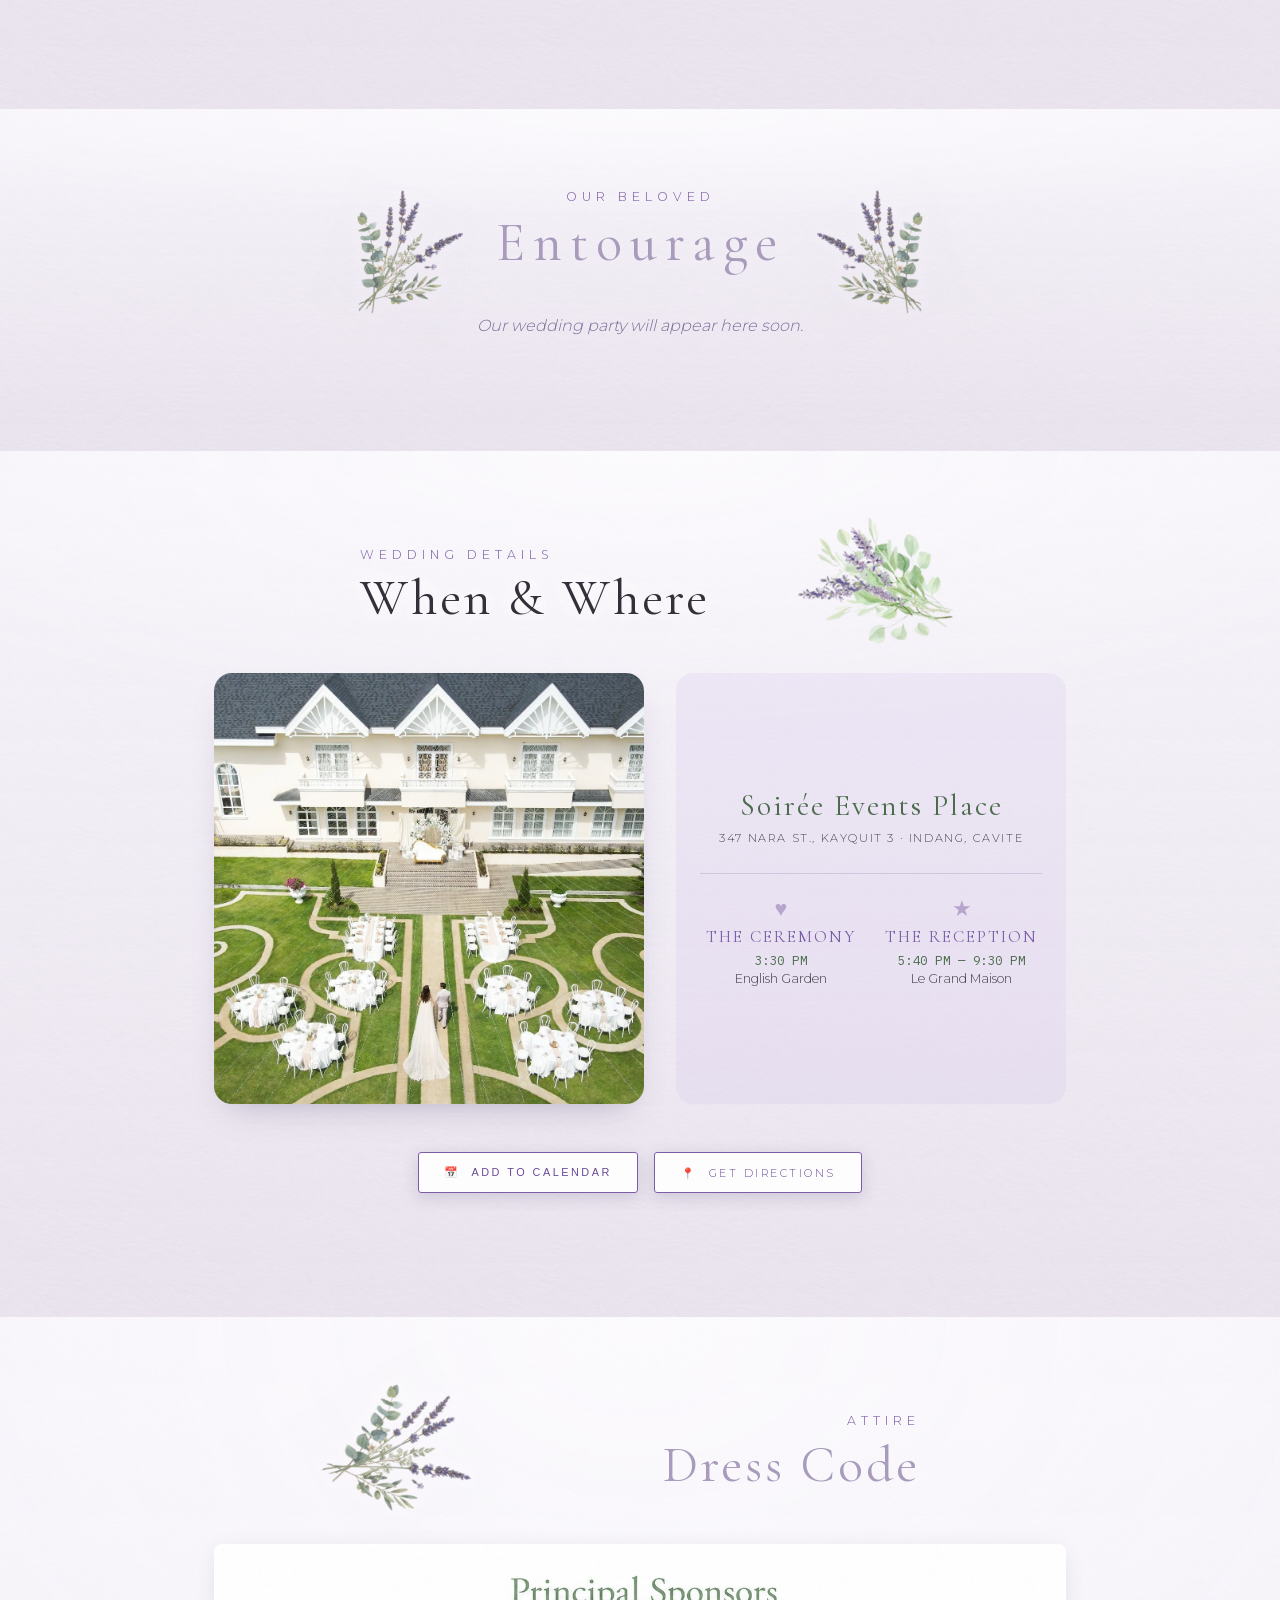
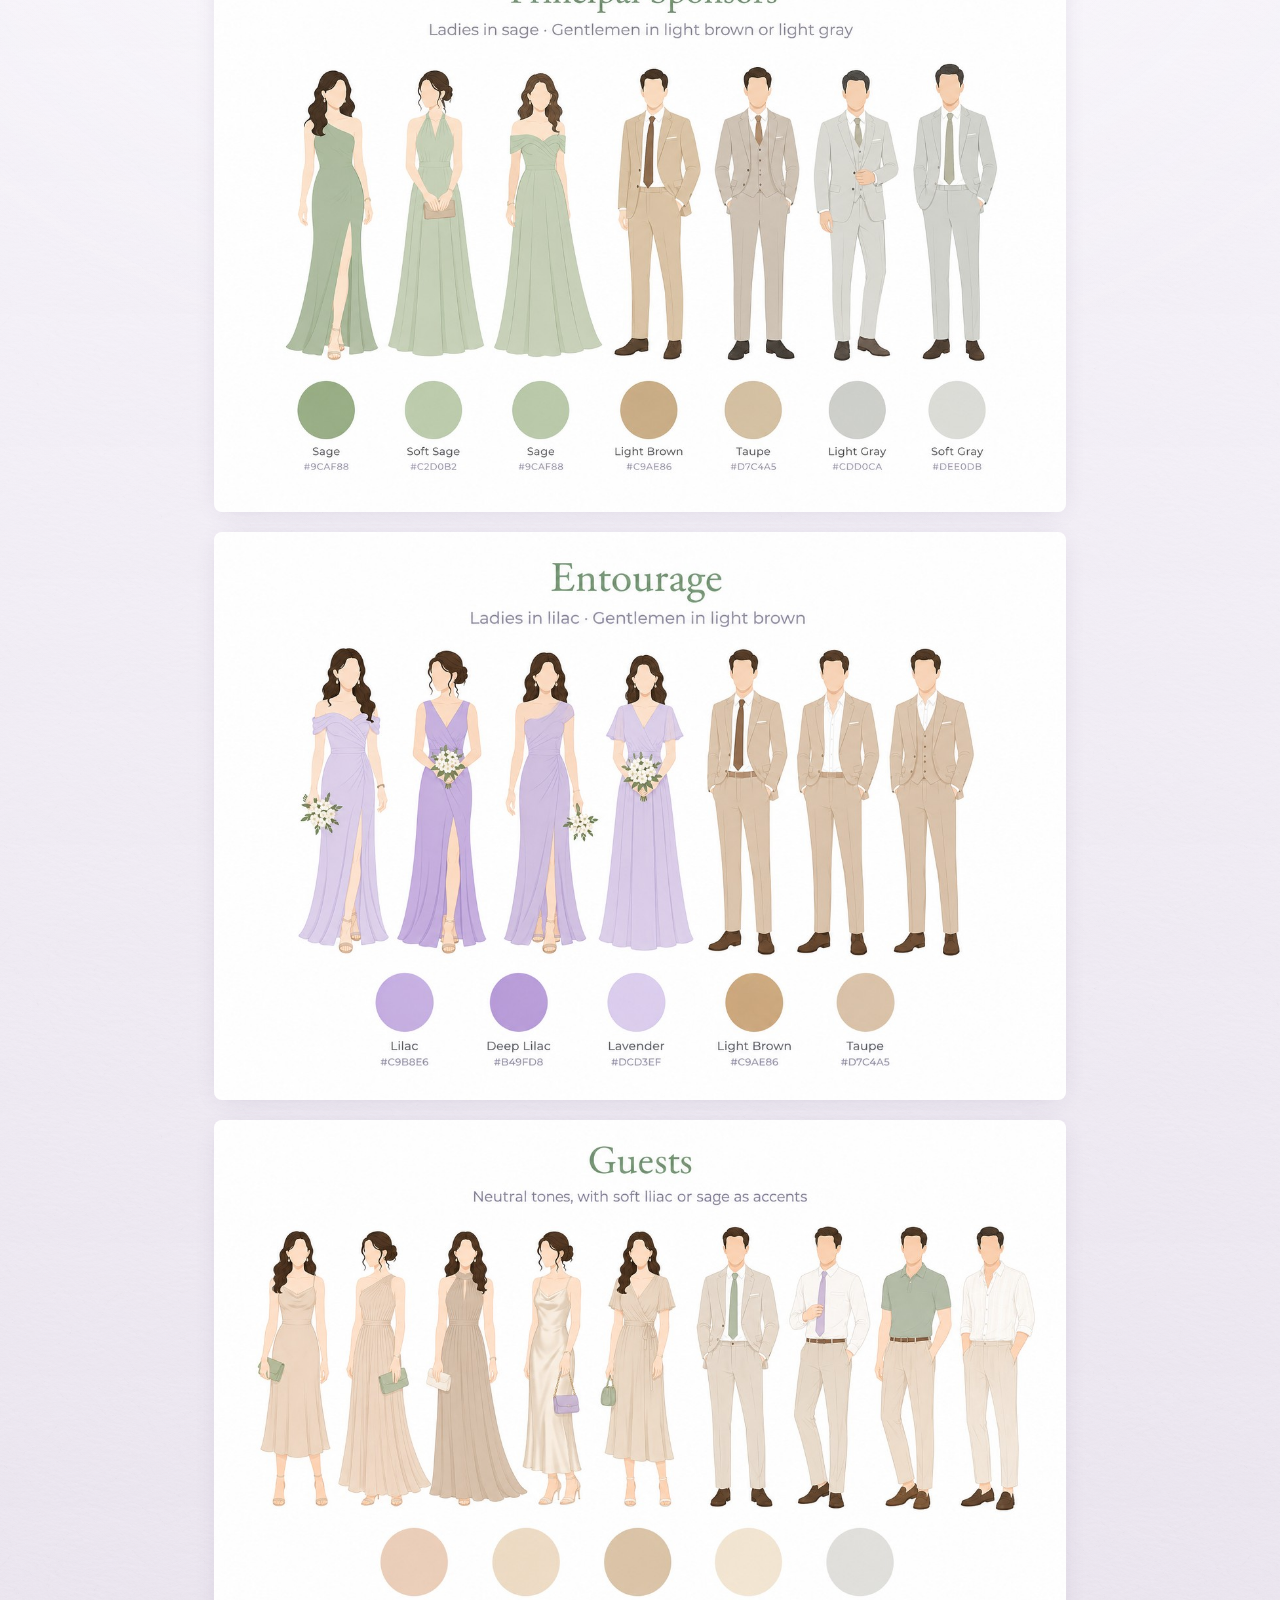
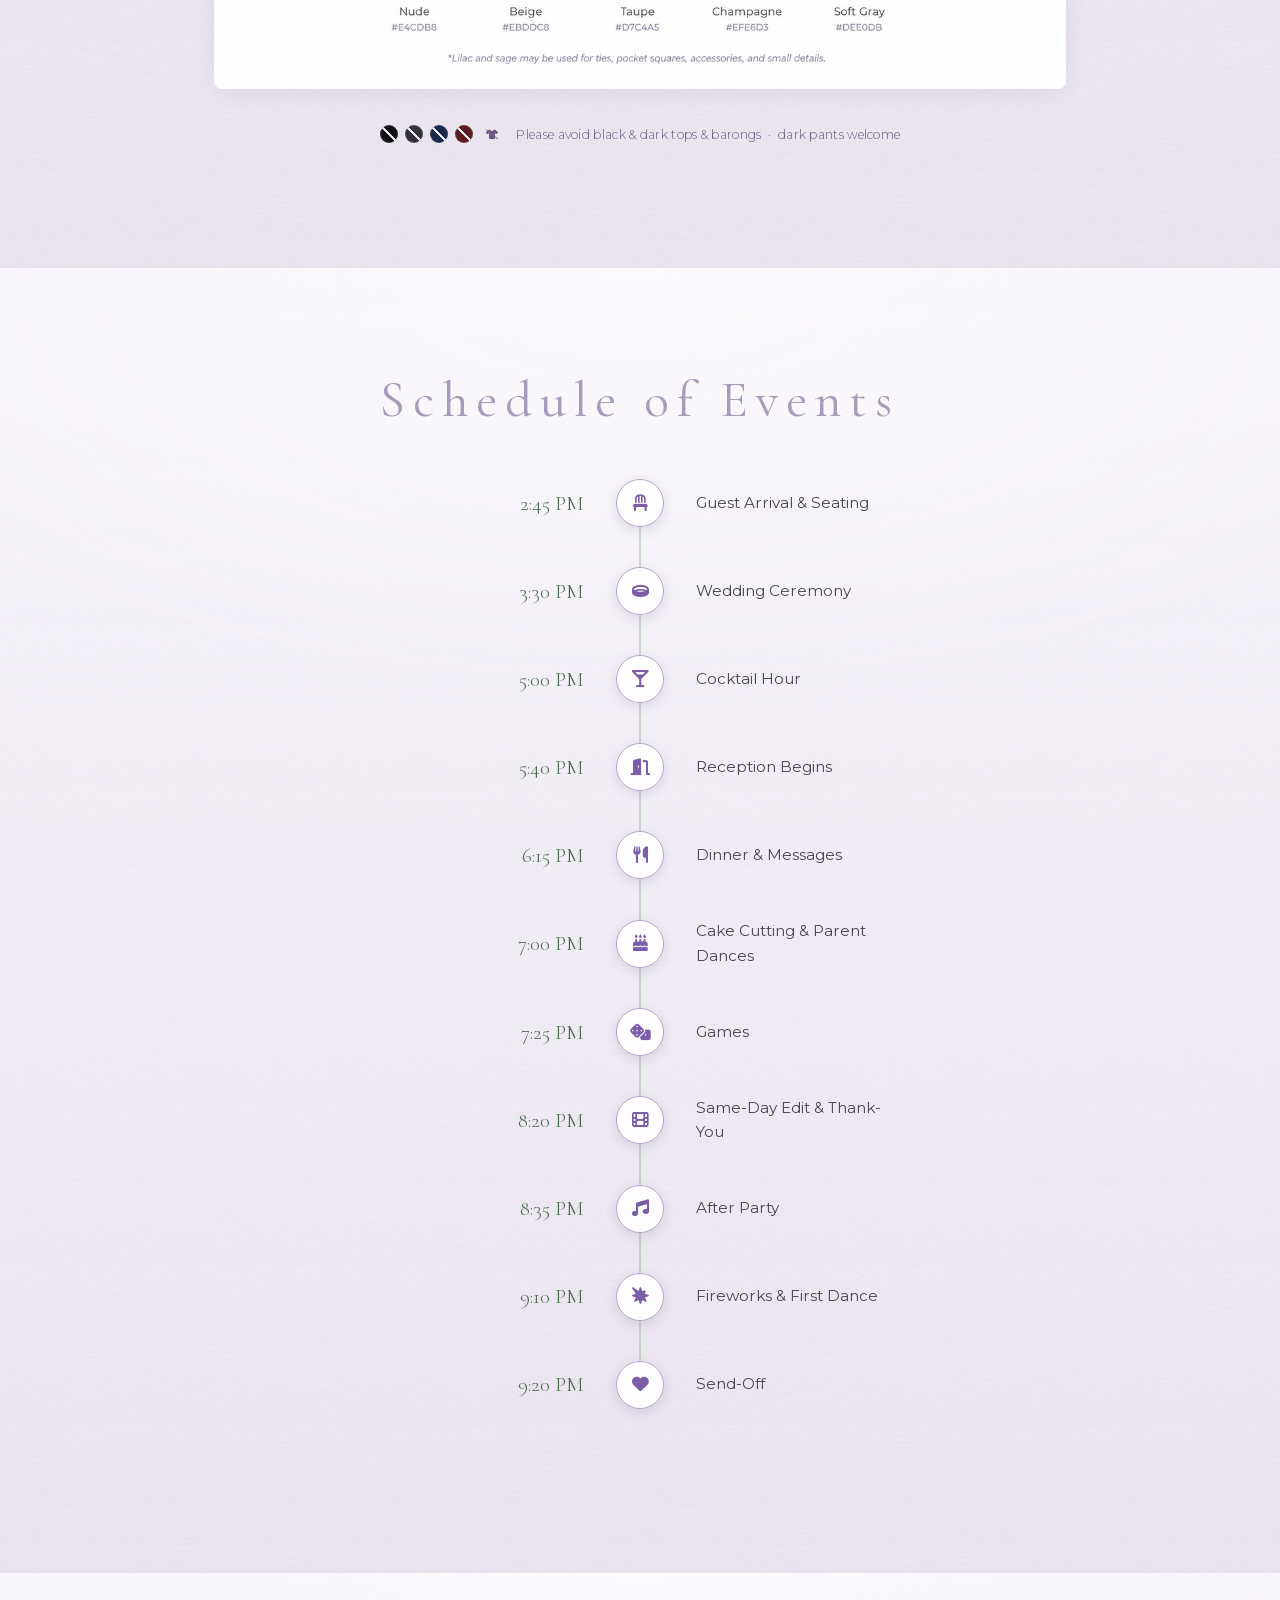
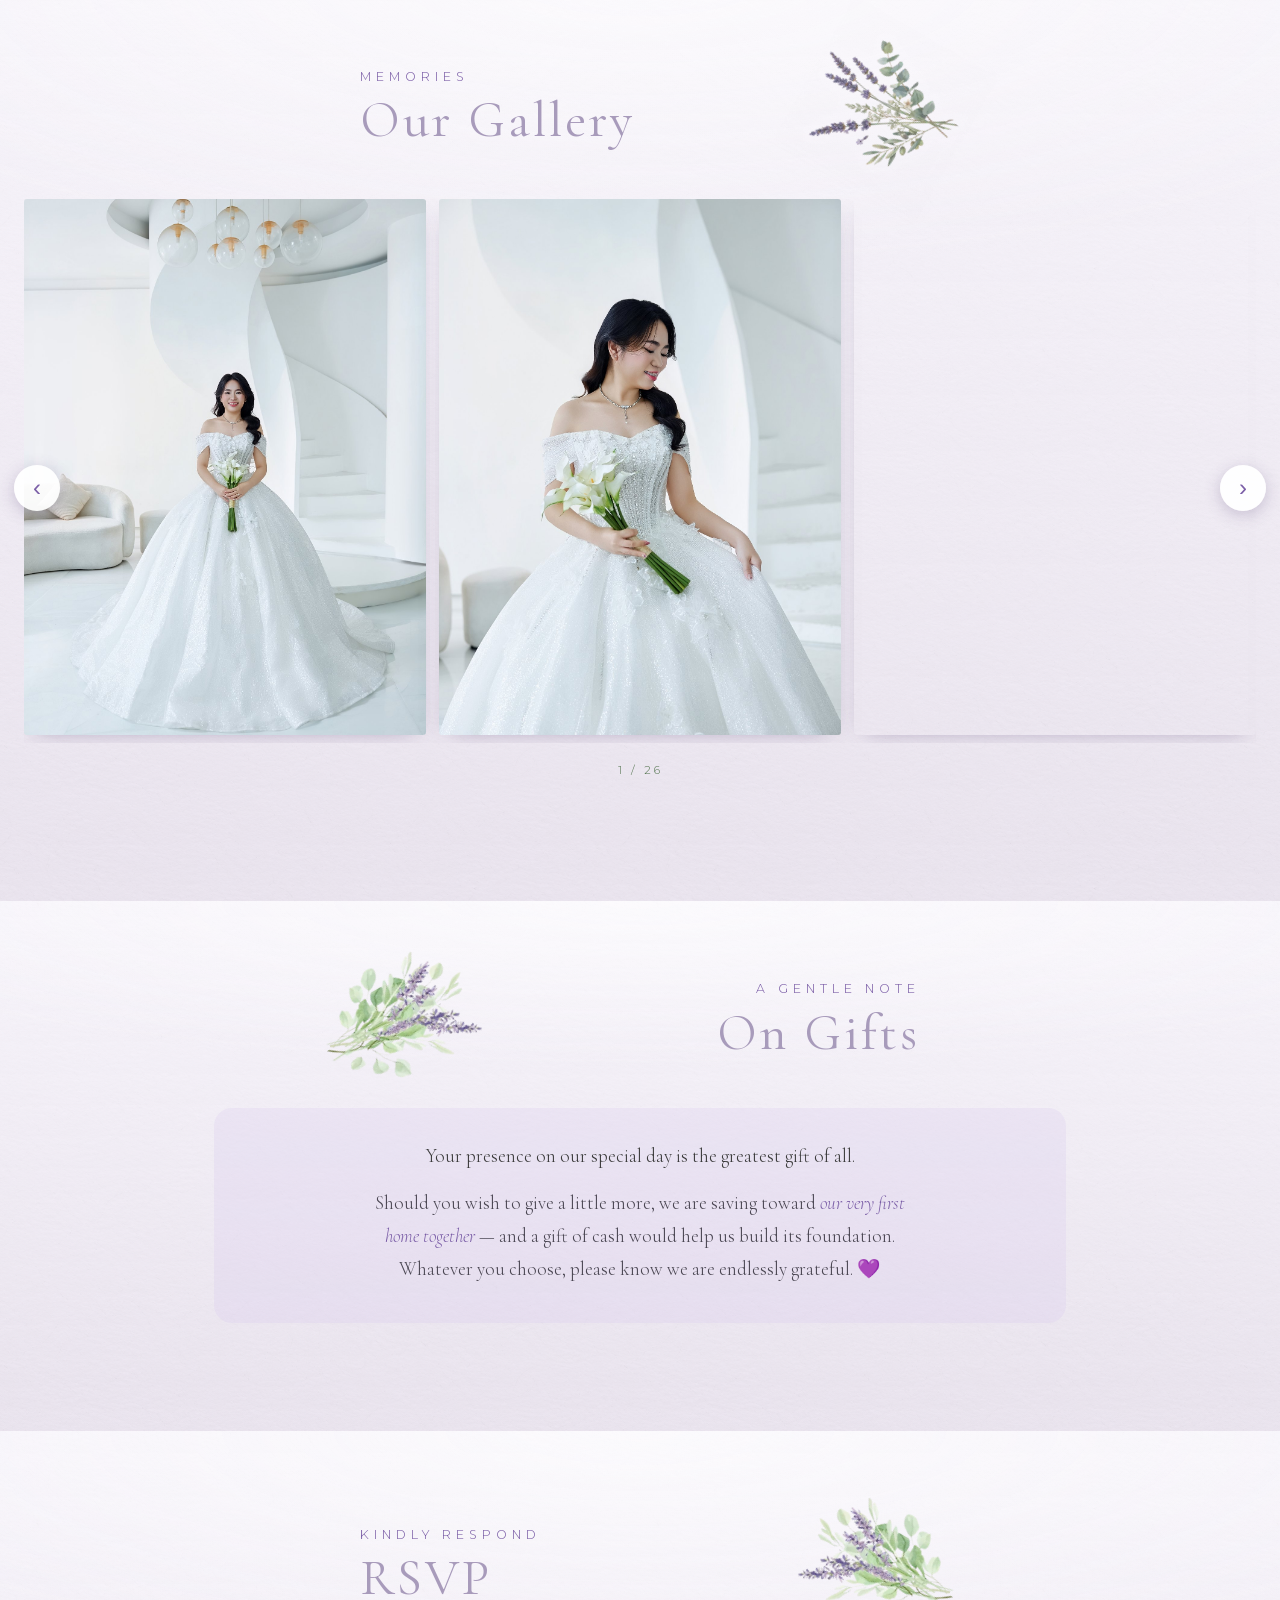
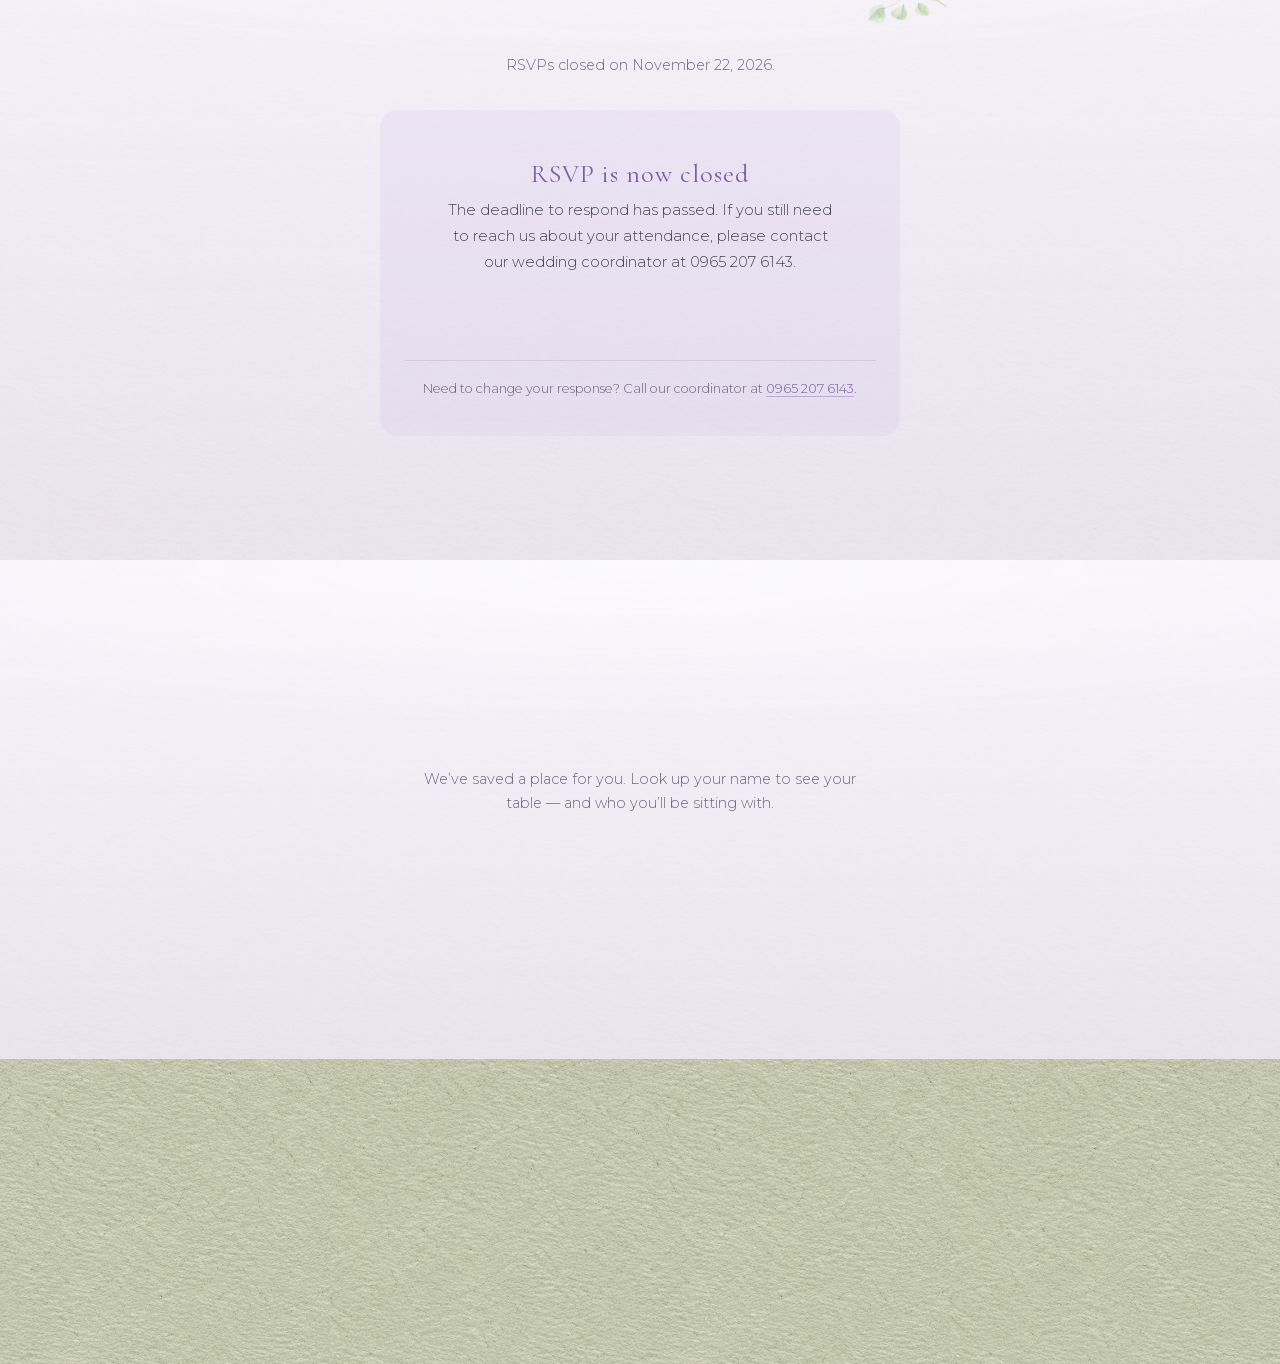
==== commit 00297b82: "fix: schedule says Games instead of Games & Guest Awards" ====
--- a/index.html
+++ b/index.html
@@ -2136,7 +2136,7 @@
         <div class="timeline-item">
           <div class="time">7:25 PM</div>
           <div class="dot"><i class="fa-solid fa-dice" aria-hidden="true"></i></div>
-          <div class="event">Games &amp; Guest Awards</div>
+          <div class="event">Games</div>
         </div>
         <div class="timeline-item">
           <div class="time">8:20 PM</div>
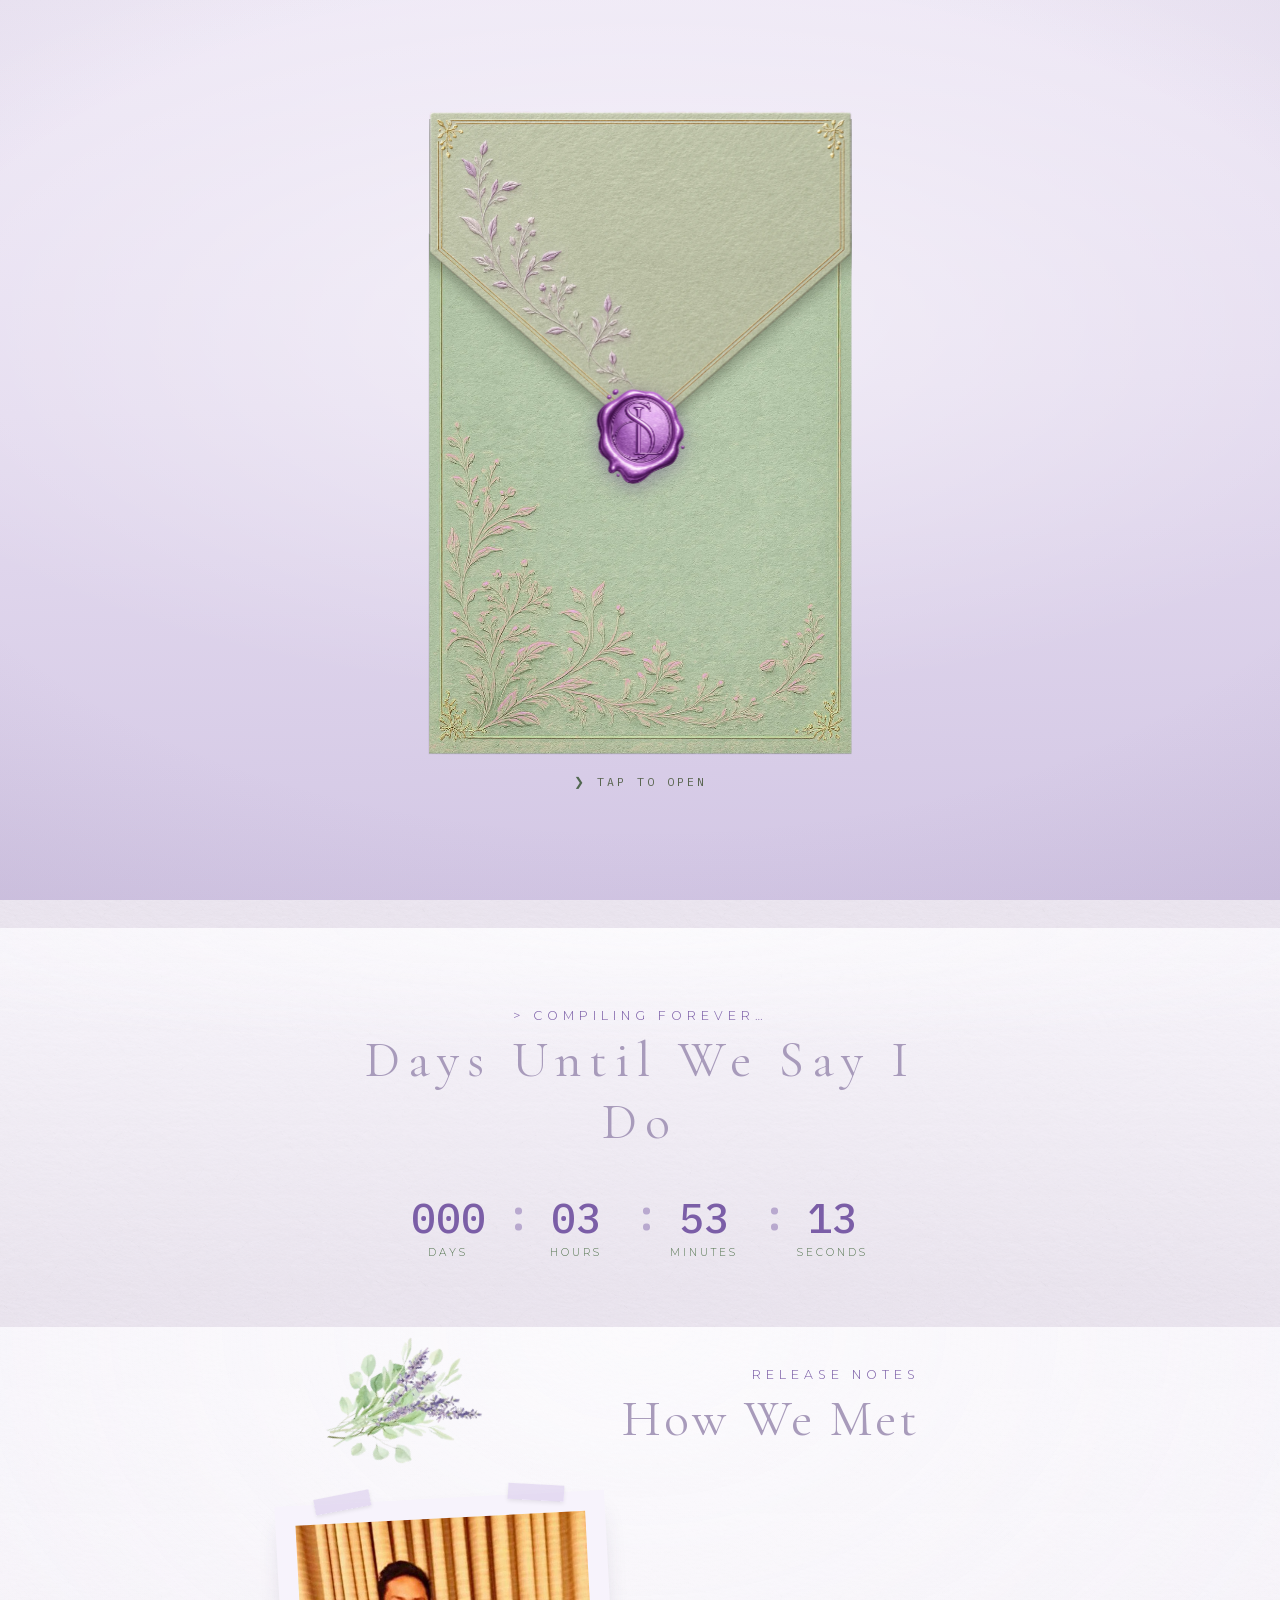
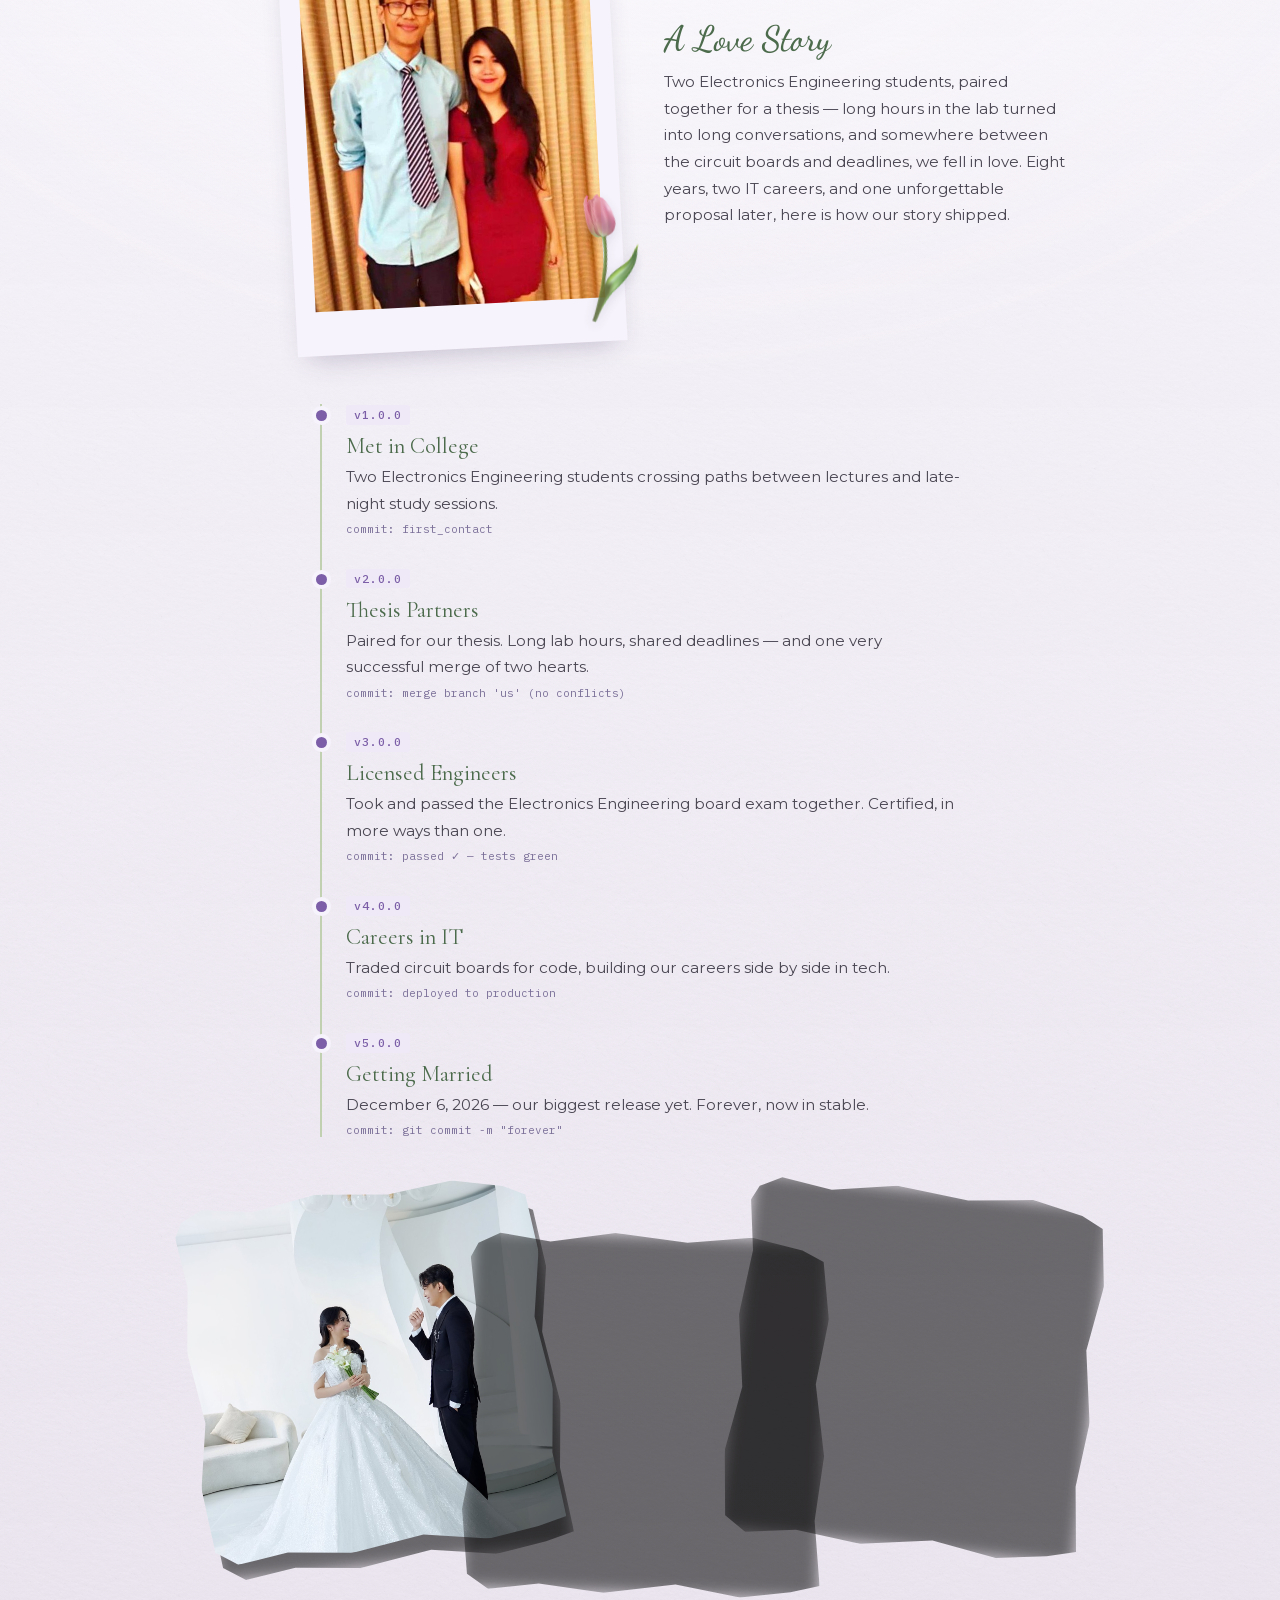
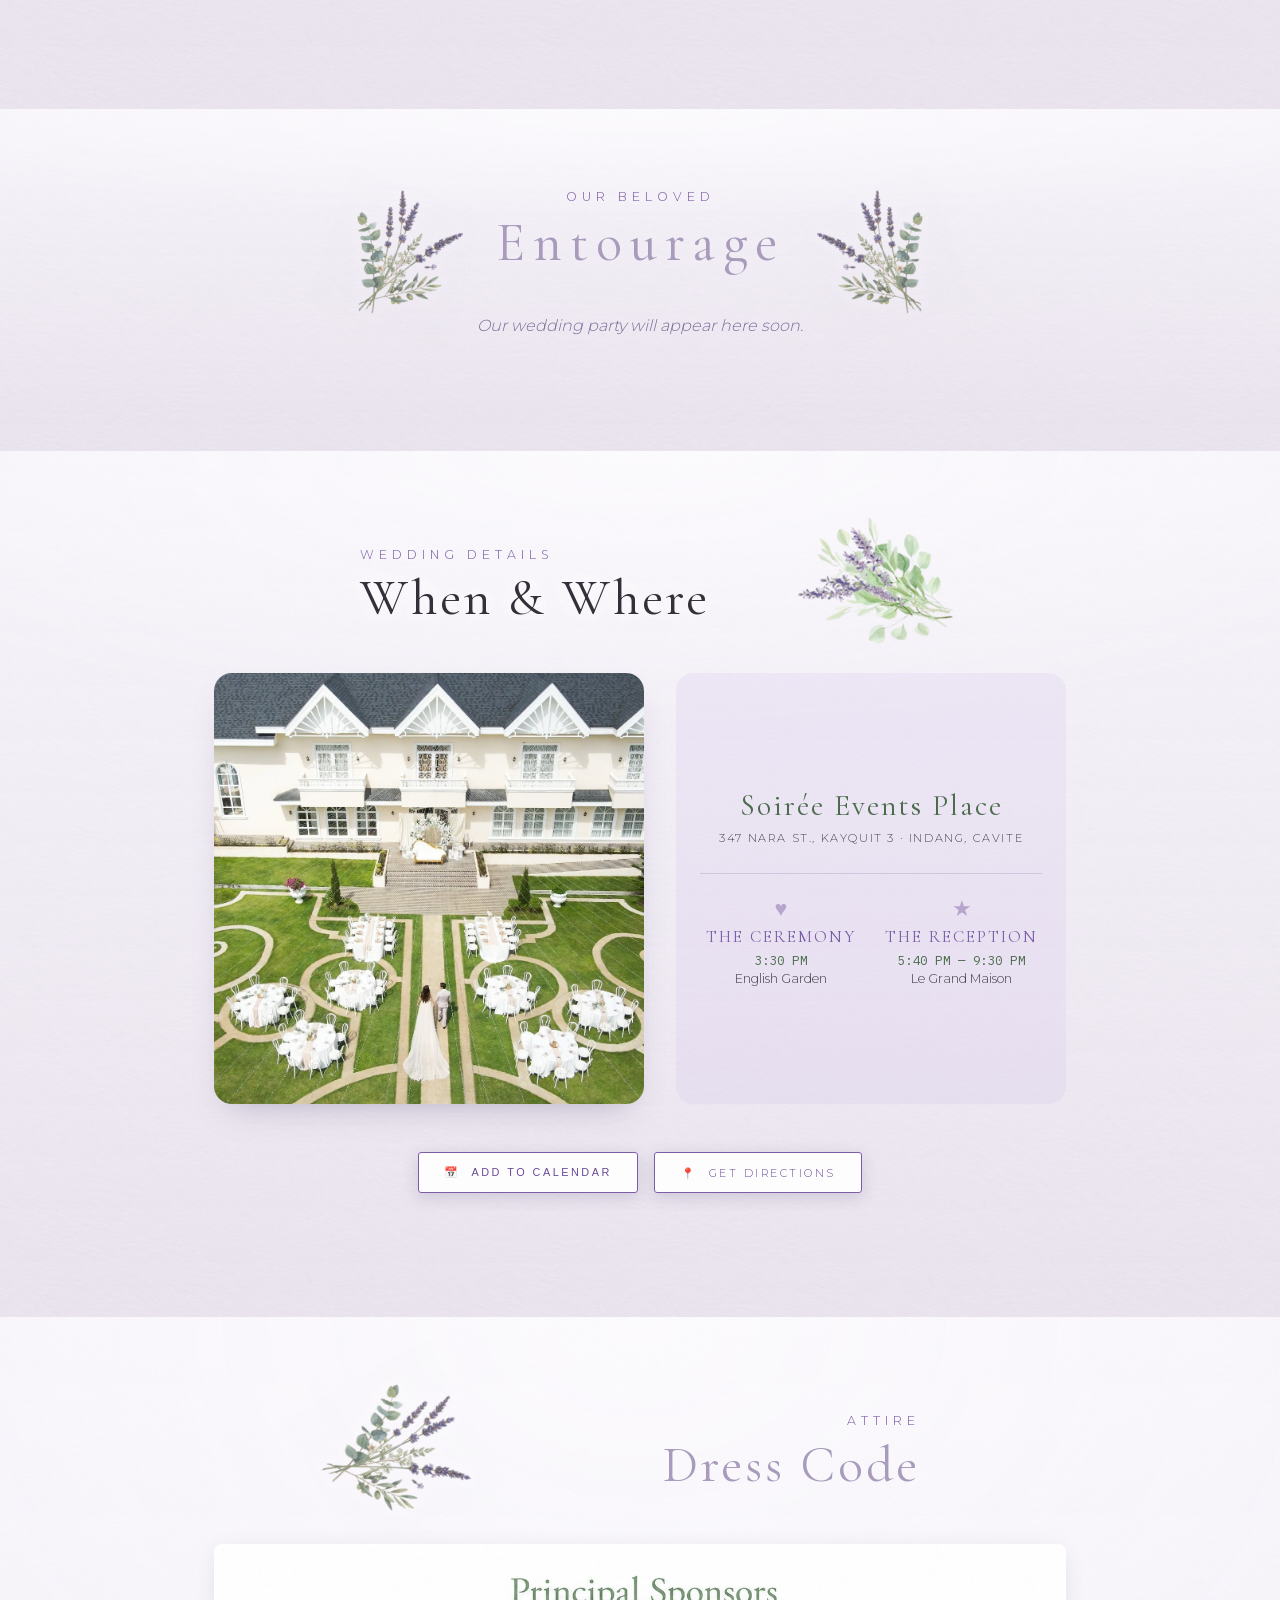
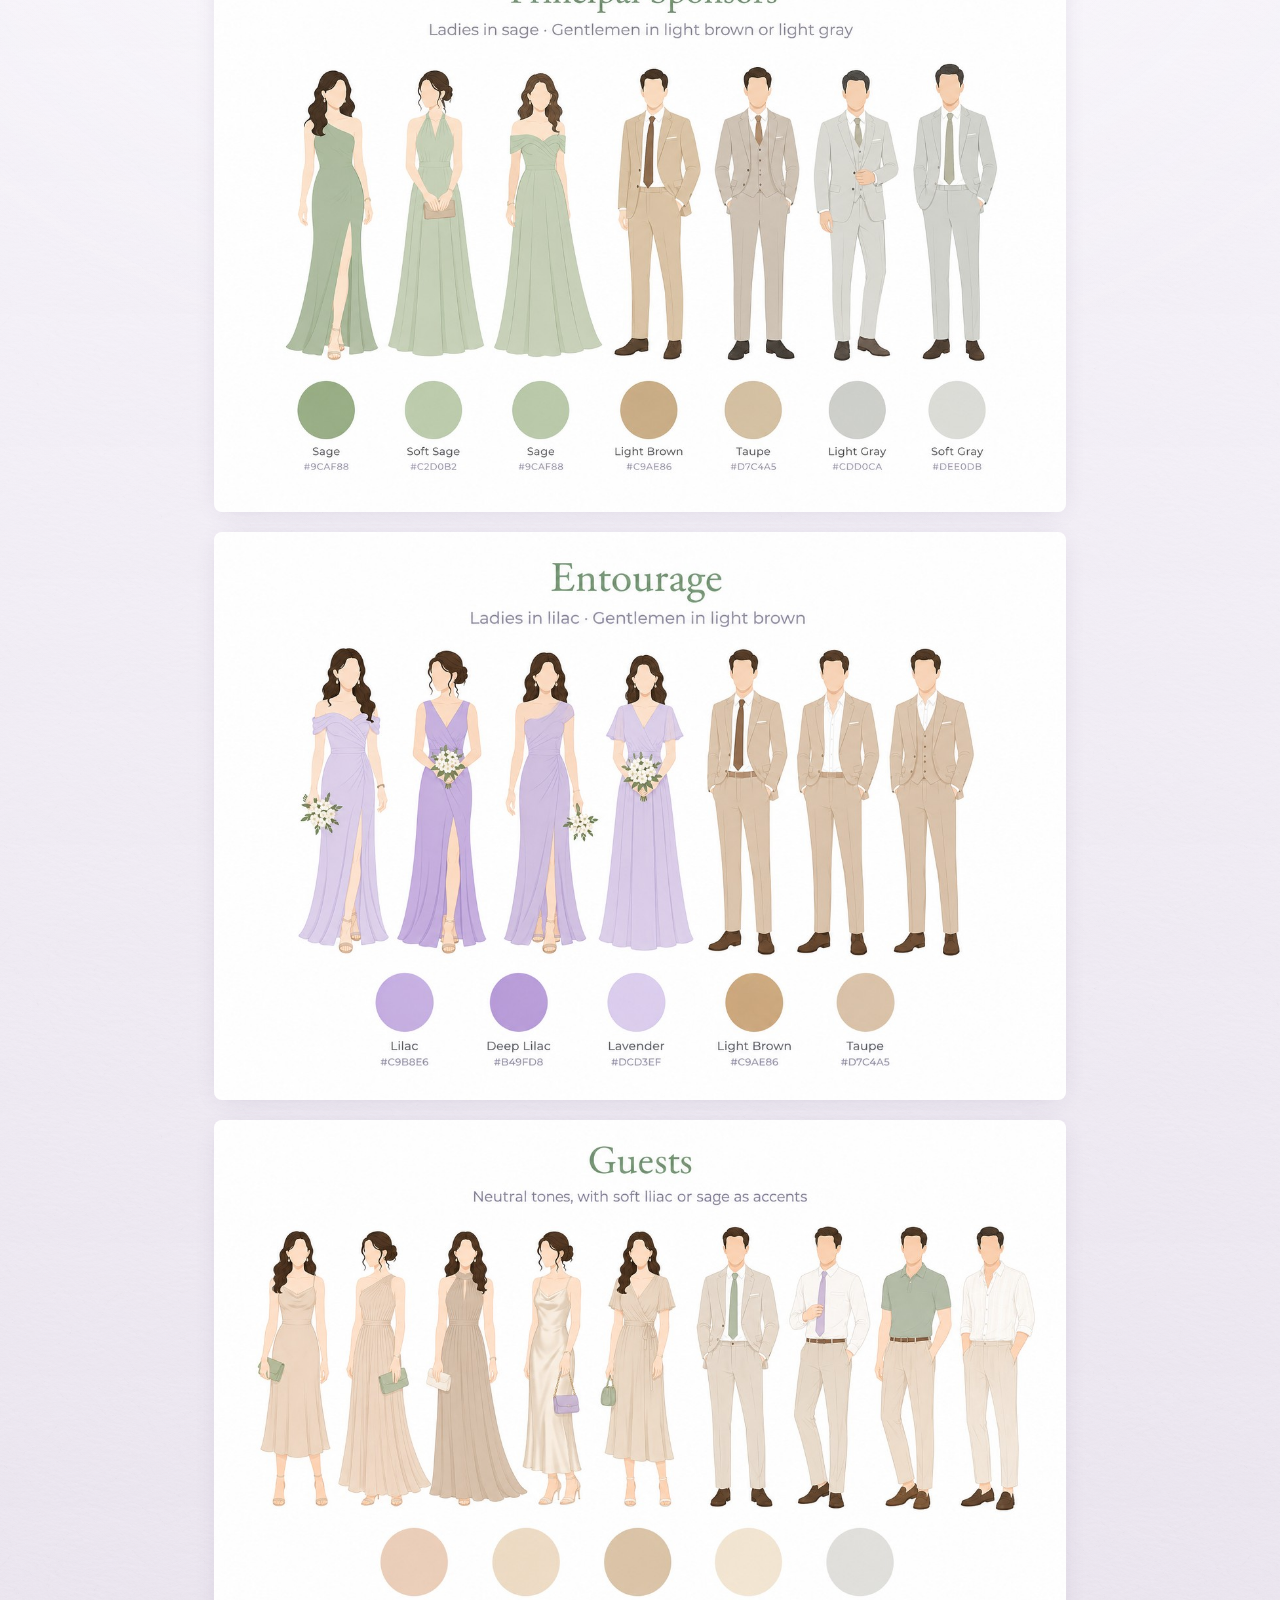
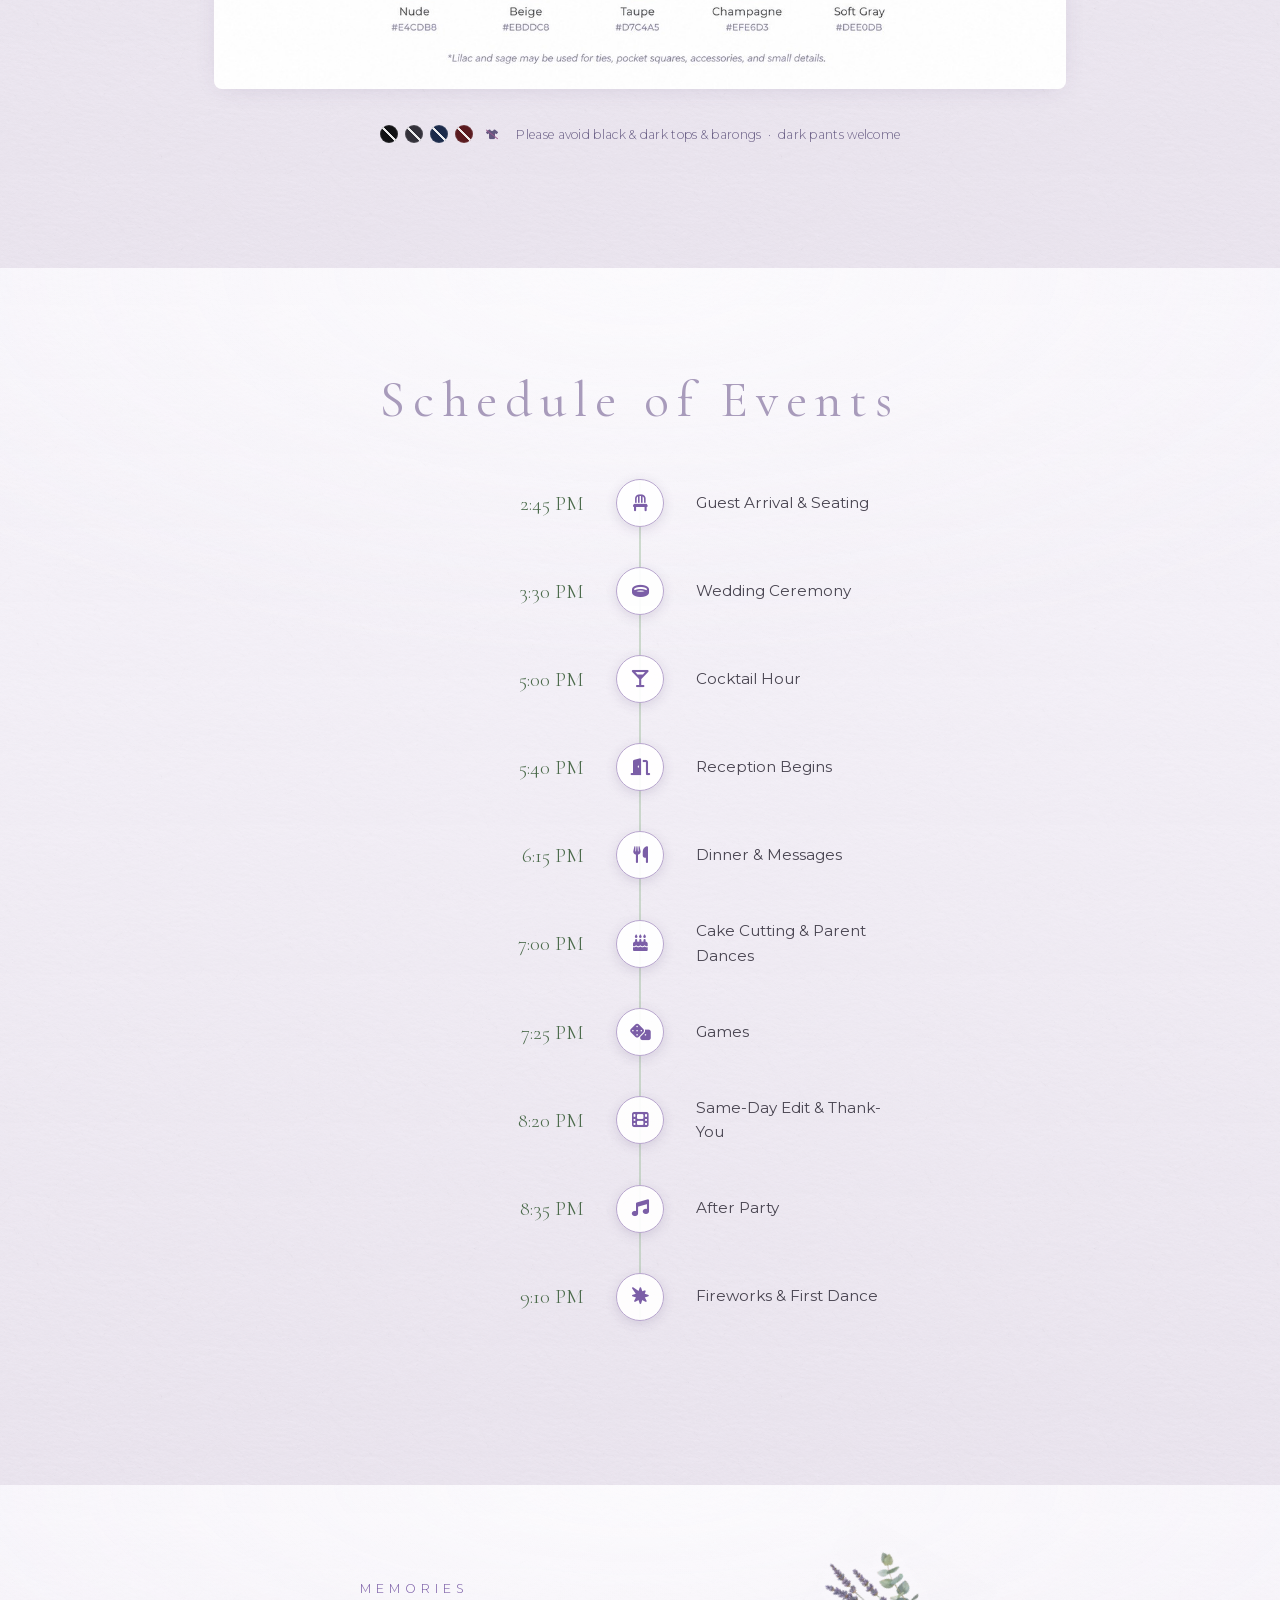
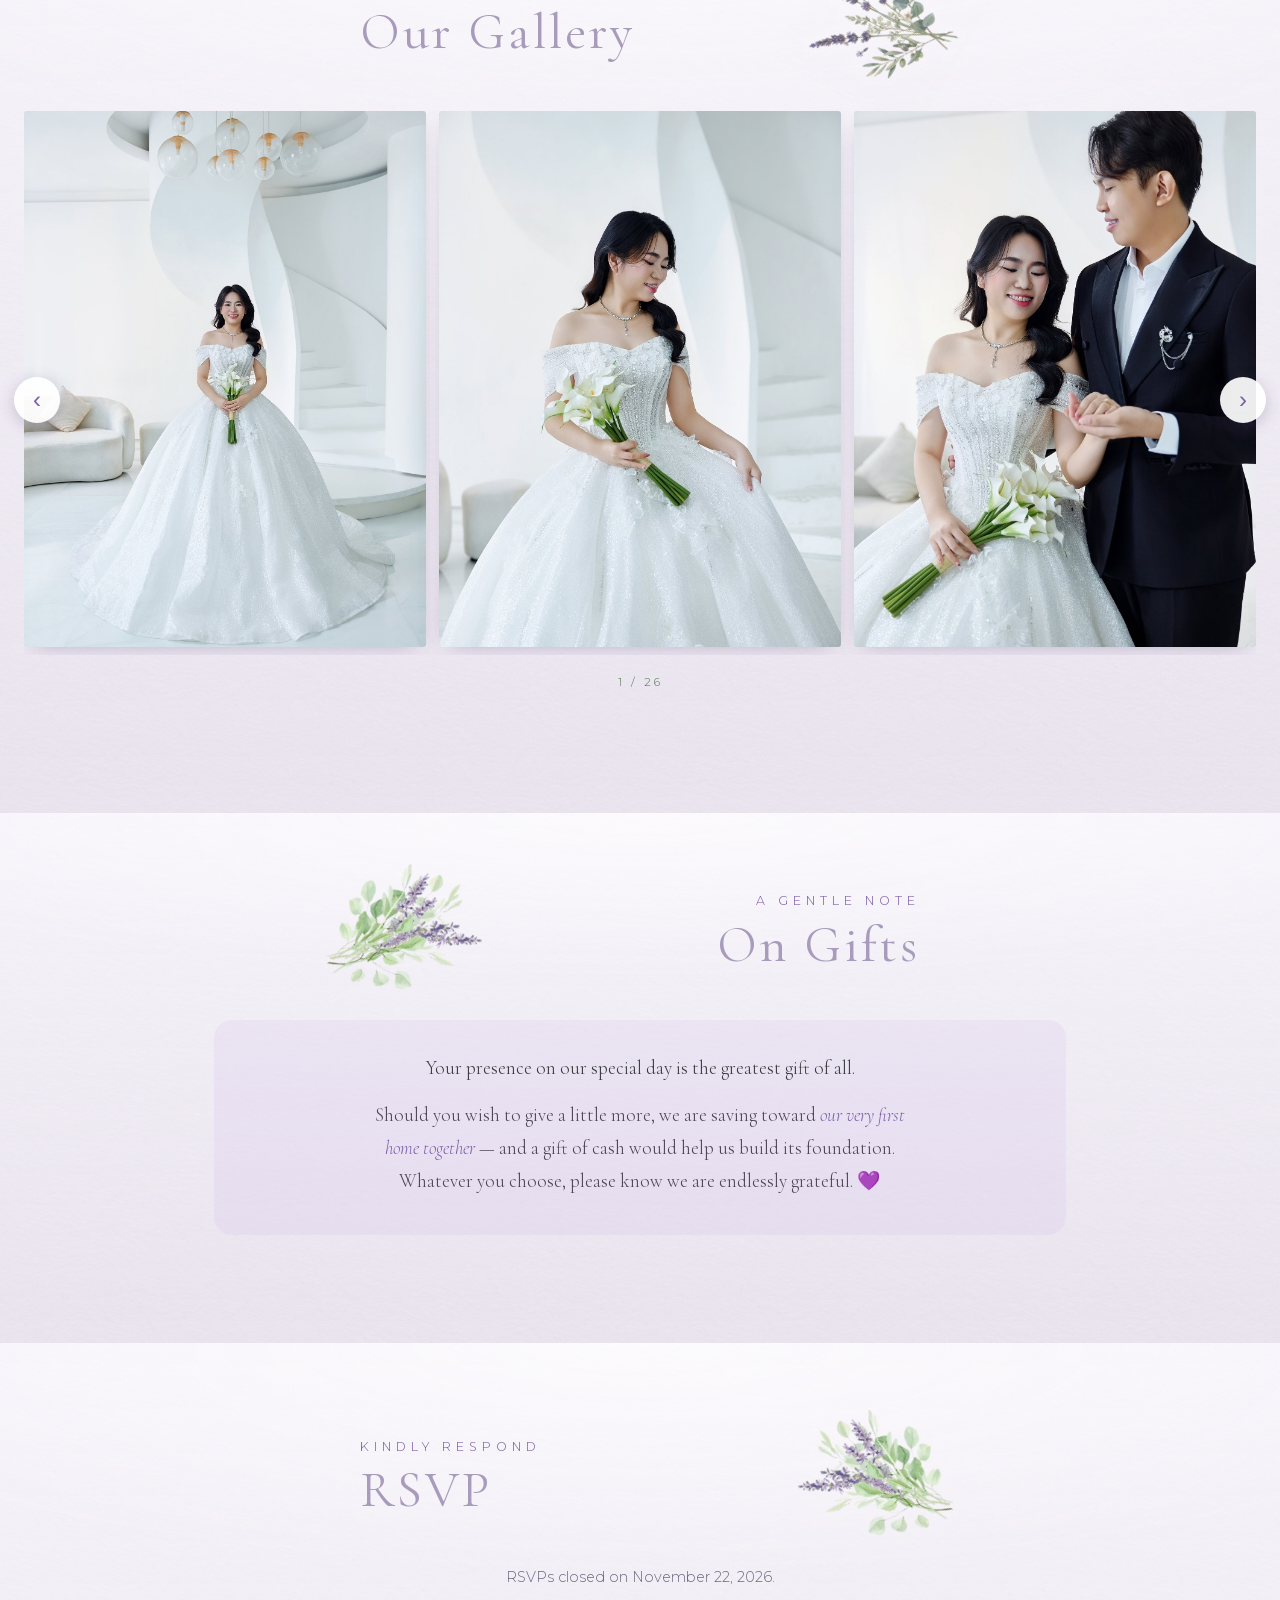
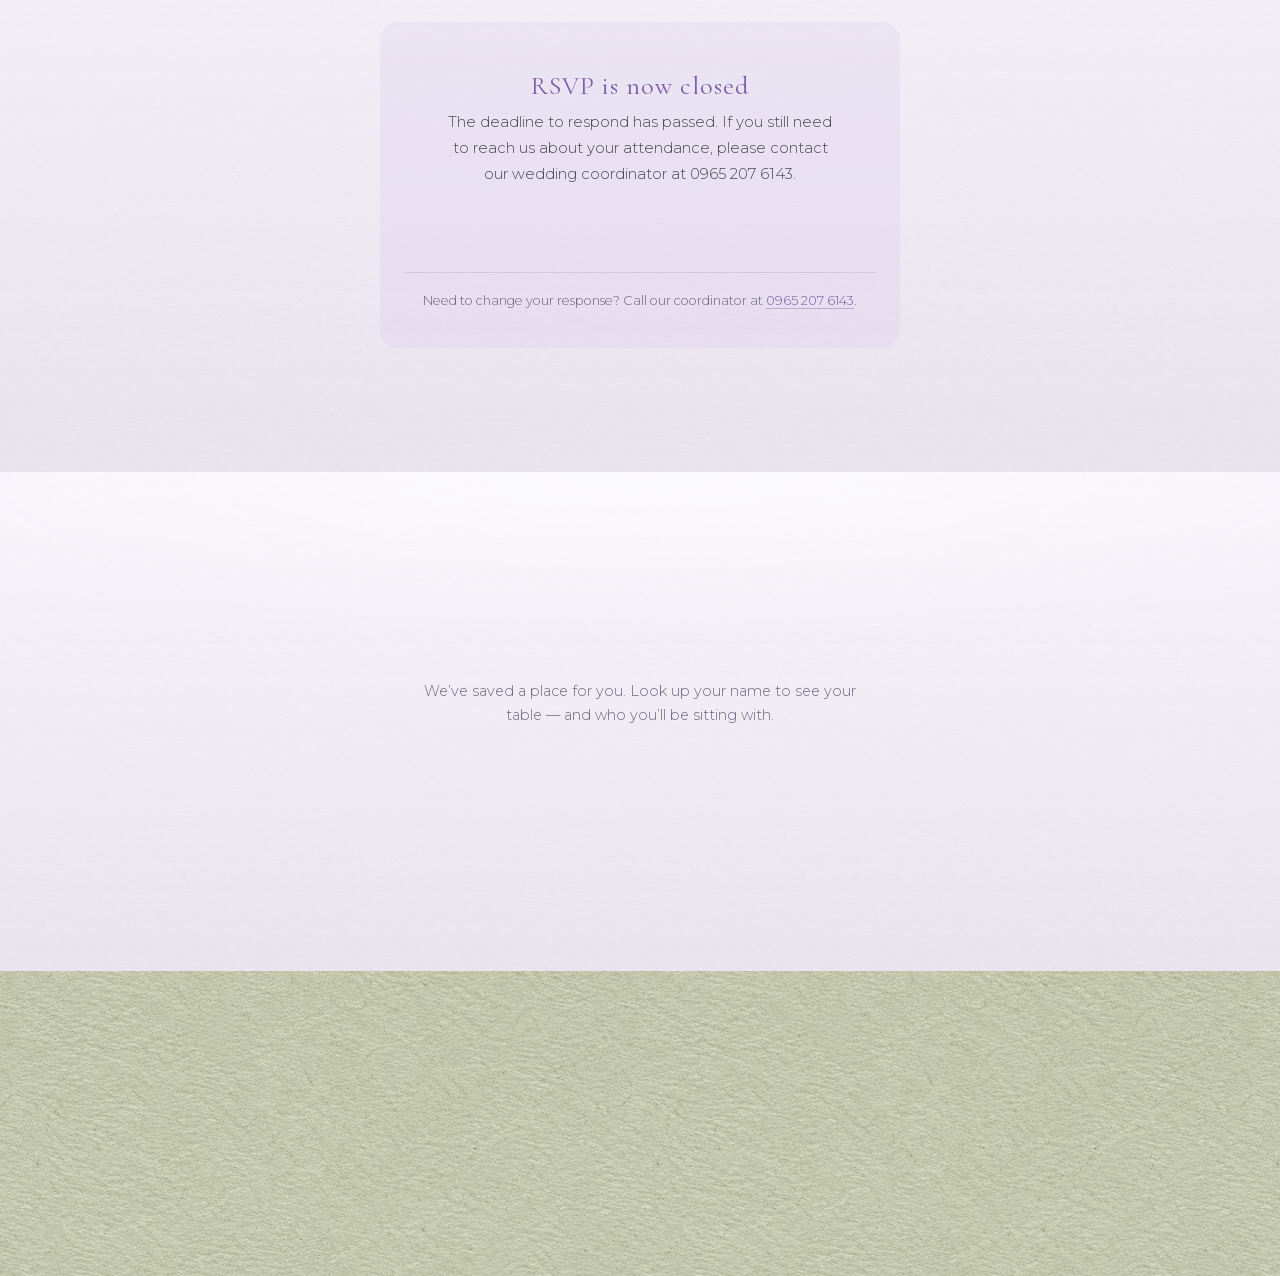
==== commit a43e2599: "fix: drop the send-off, the fireworks close the night" ====
--- a/index.html
+++ b/index.html
@@ -2153,11 +2153,6 @@
           <div class="dot"><i class="fa-solid fa-burst" aria-hidden="true"></i></div>
           <div class="event">Fireworks &amp; First Dance</div>
         </div>
-        <div class="timeline-item">
-          <div class="time">9:20 PM</div>
-          <div class="dot"><i class="fa-solid fa-heart" aria-hidden="true"></i></div>
-          <div class="event">Send-Off</div>
-        </div>
       </div>
     </div>
   </section>
@@ -2555,7 +2550,7 @@
       const menu = document.getElementById('cal-menu');
       if (!btn || !menu) return;
 
-      // Event details — ceremony 3:30 PM PHT (UTC+8) → send-off ~9:30 PM PHT
+      // Event details — ceremony 3:30 PM PHT (UTC+8) → fireworks end ~9:30 PM PHT
       const EV = {
         title: 'Wedding of Shira & Leendon',
         details: 'Guest arrival 2:45 PM, ceremony 3:30 PM, reception to follow. We cannot wait to celebrate with you!',
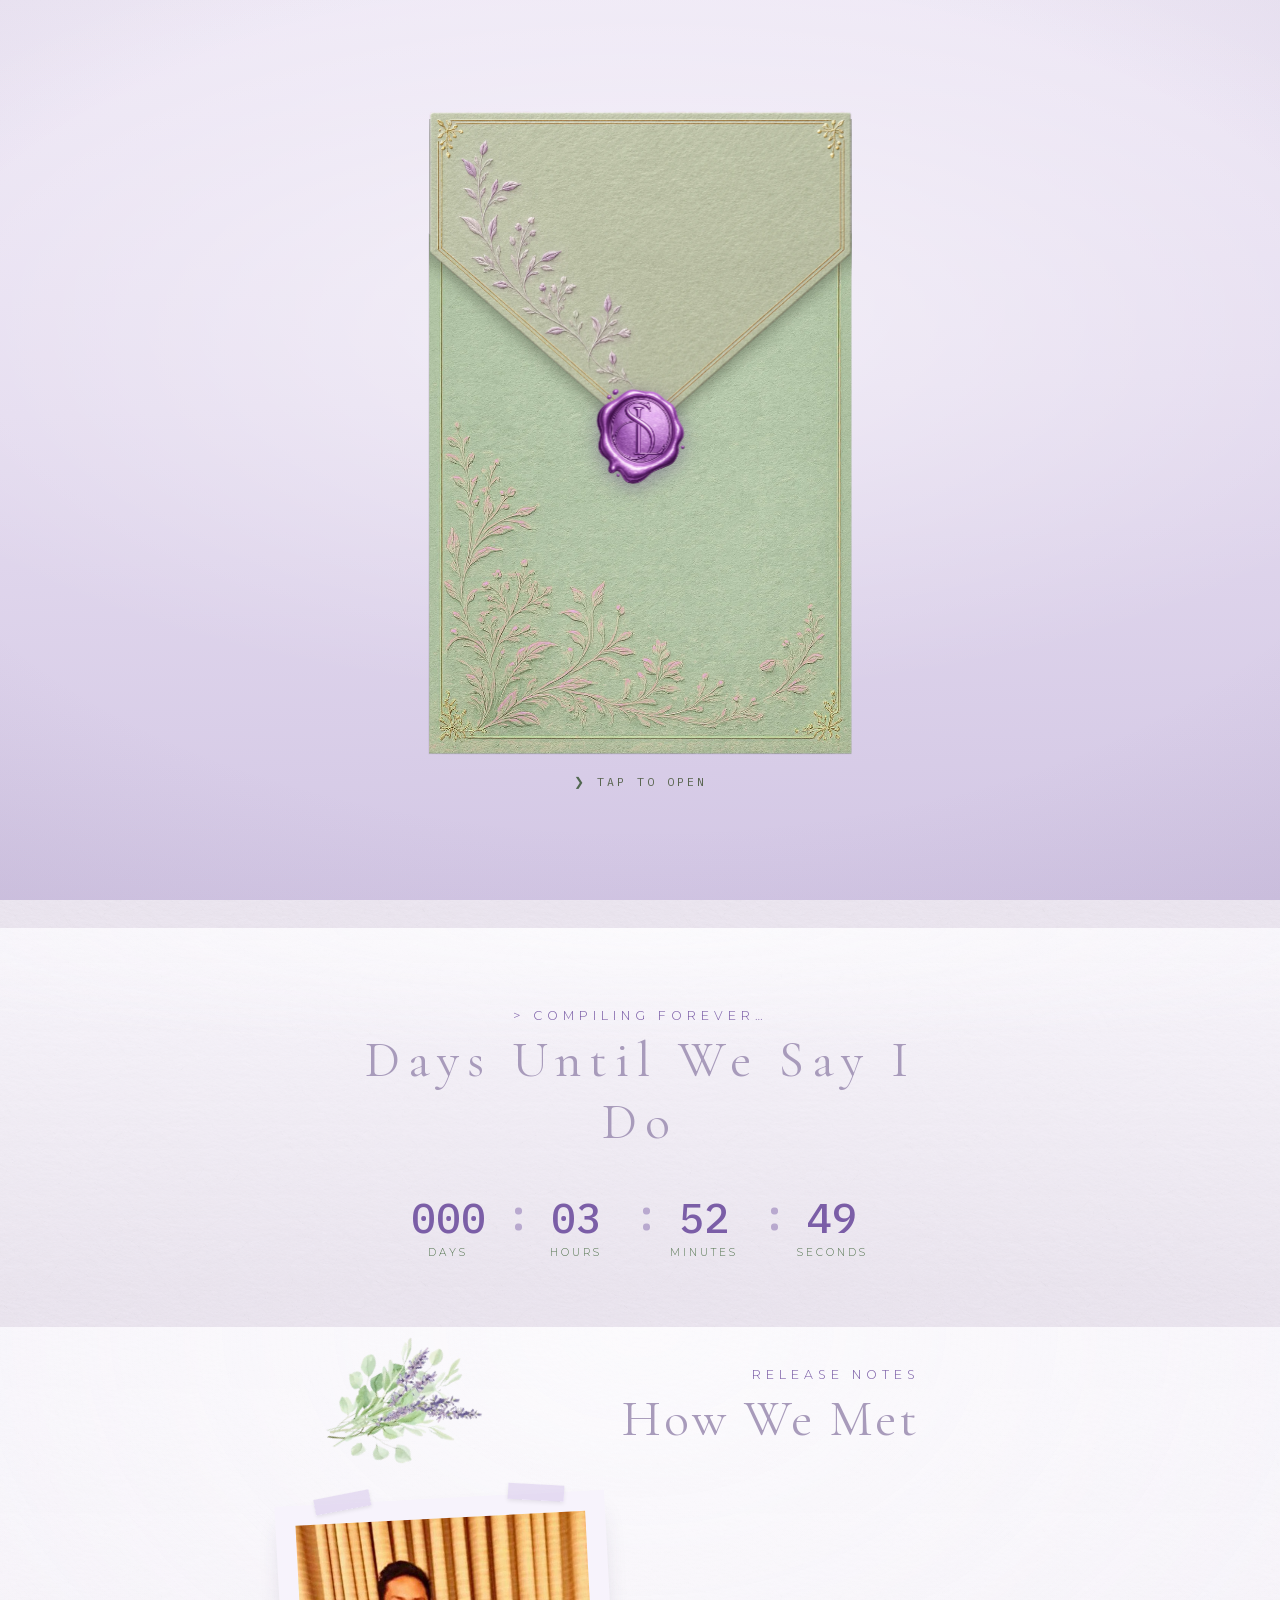
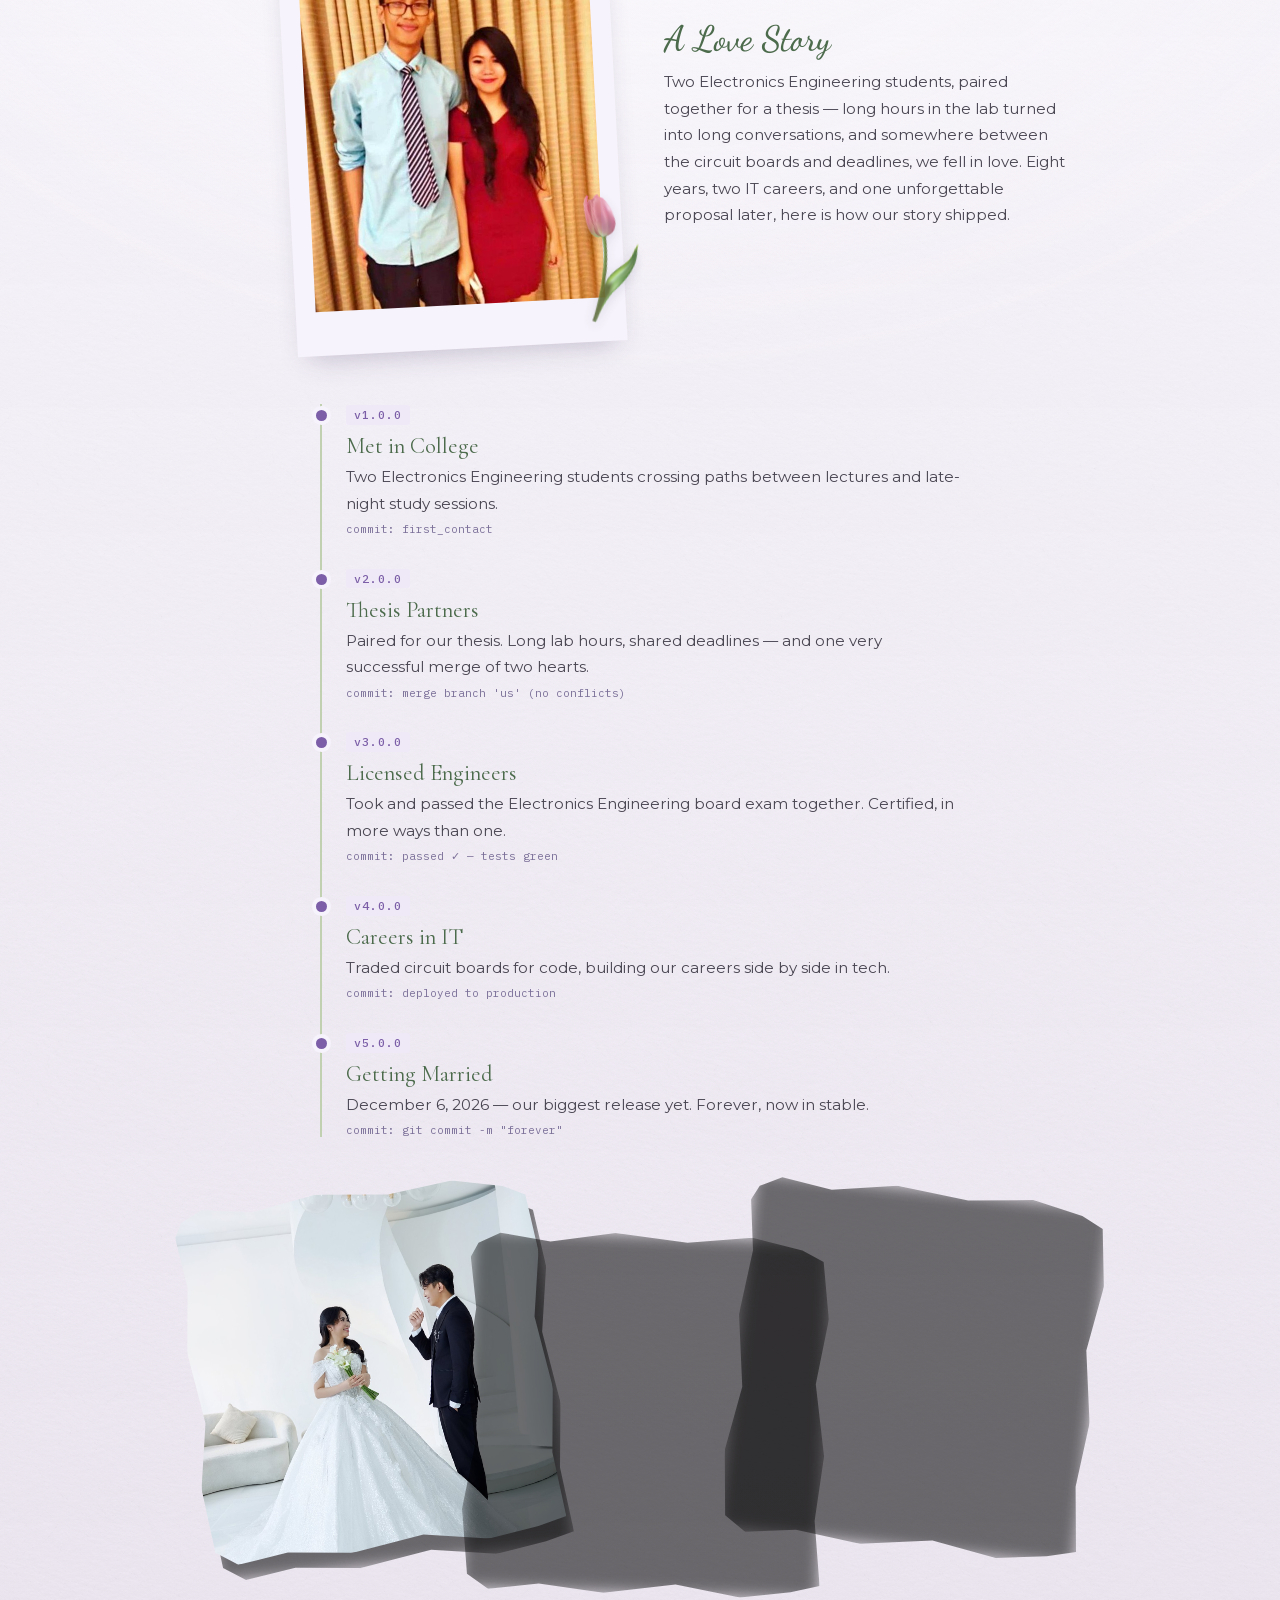
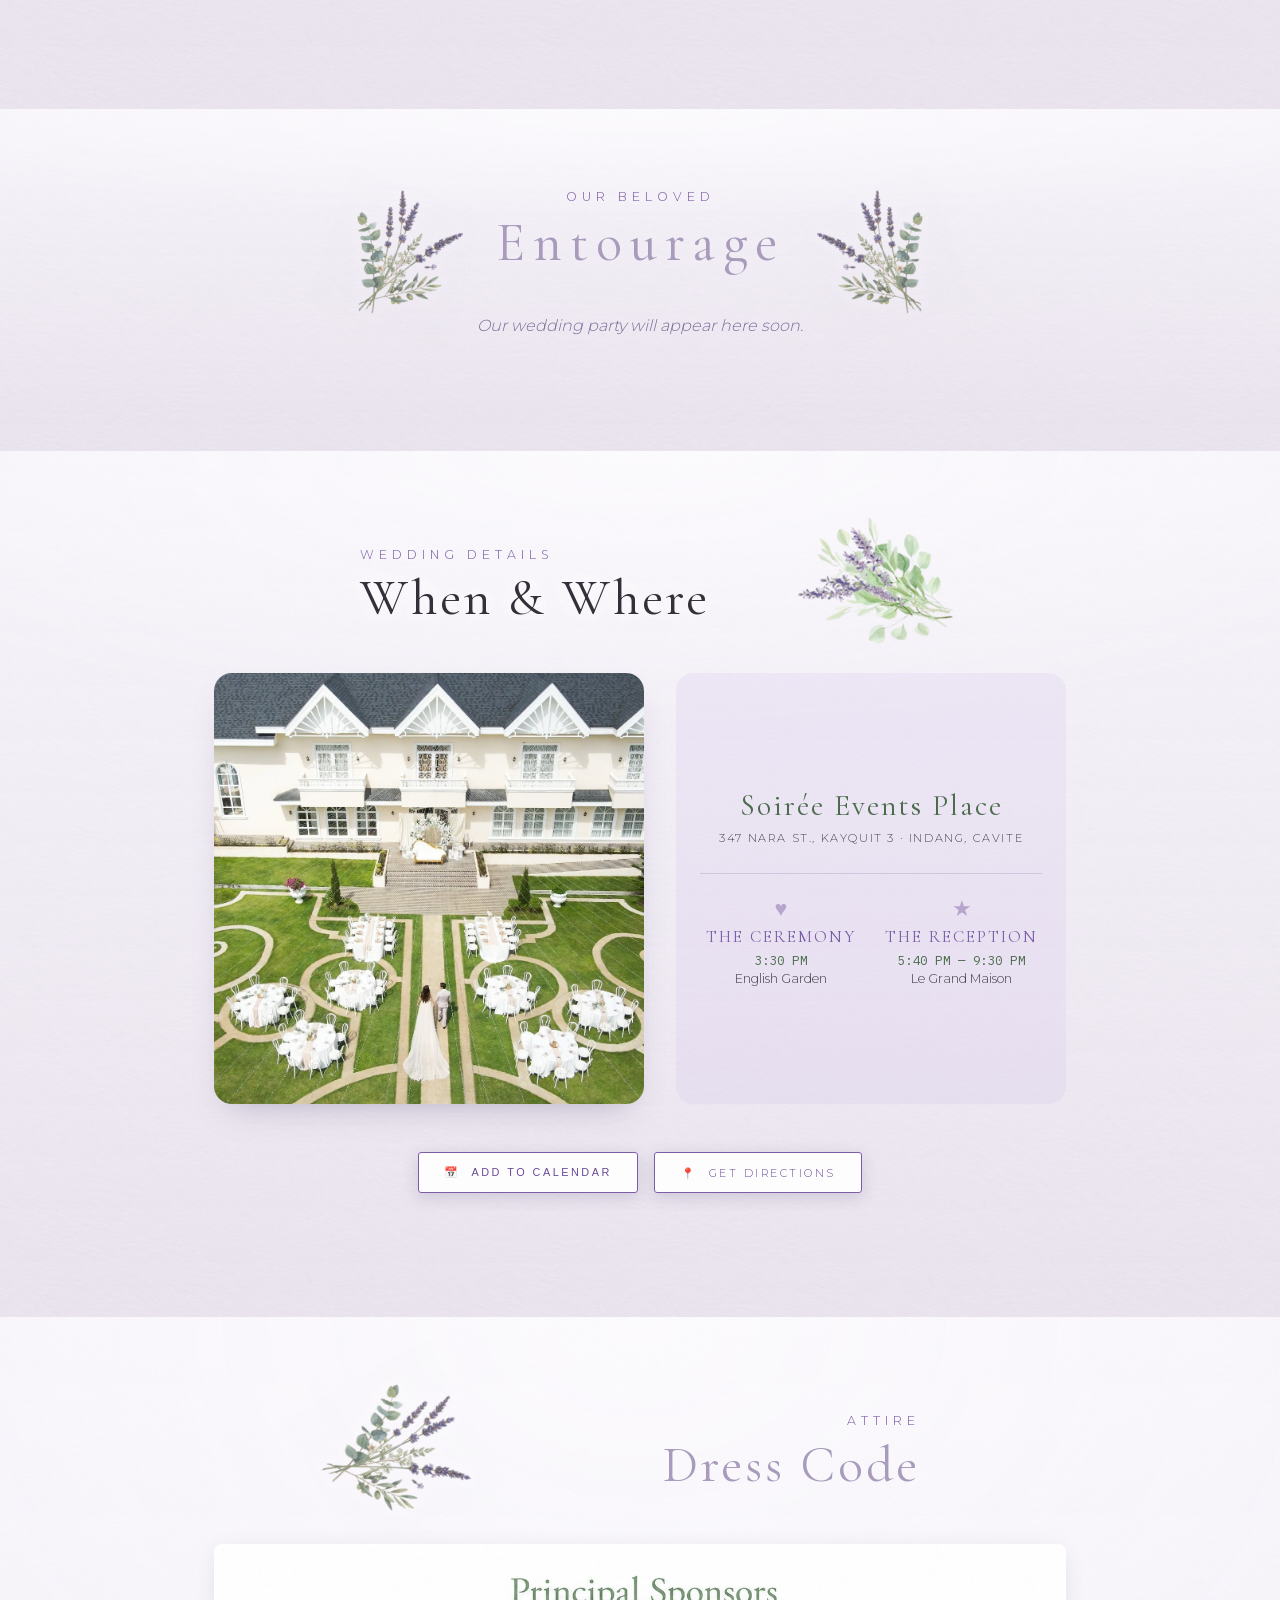
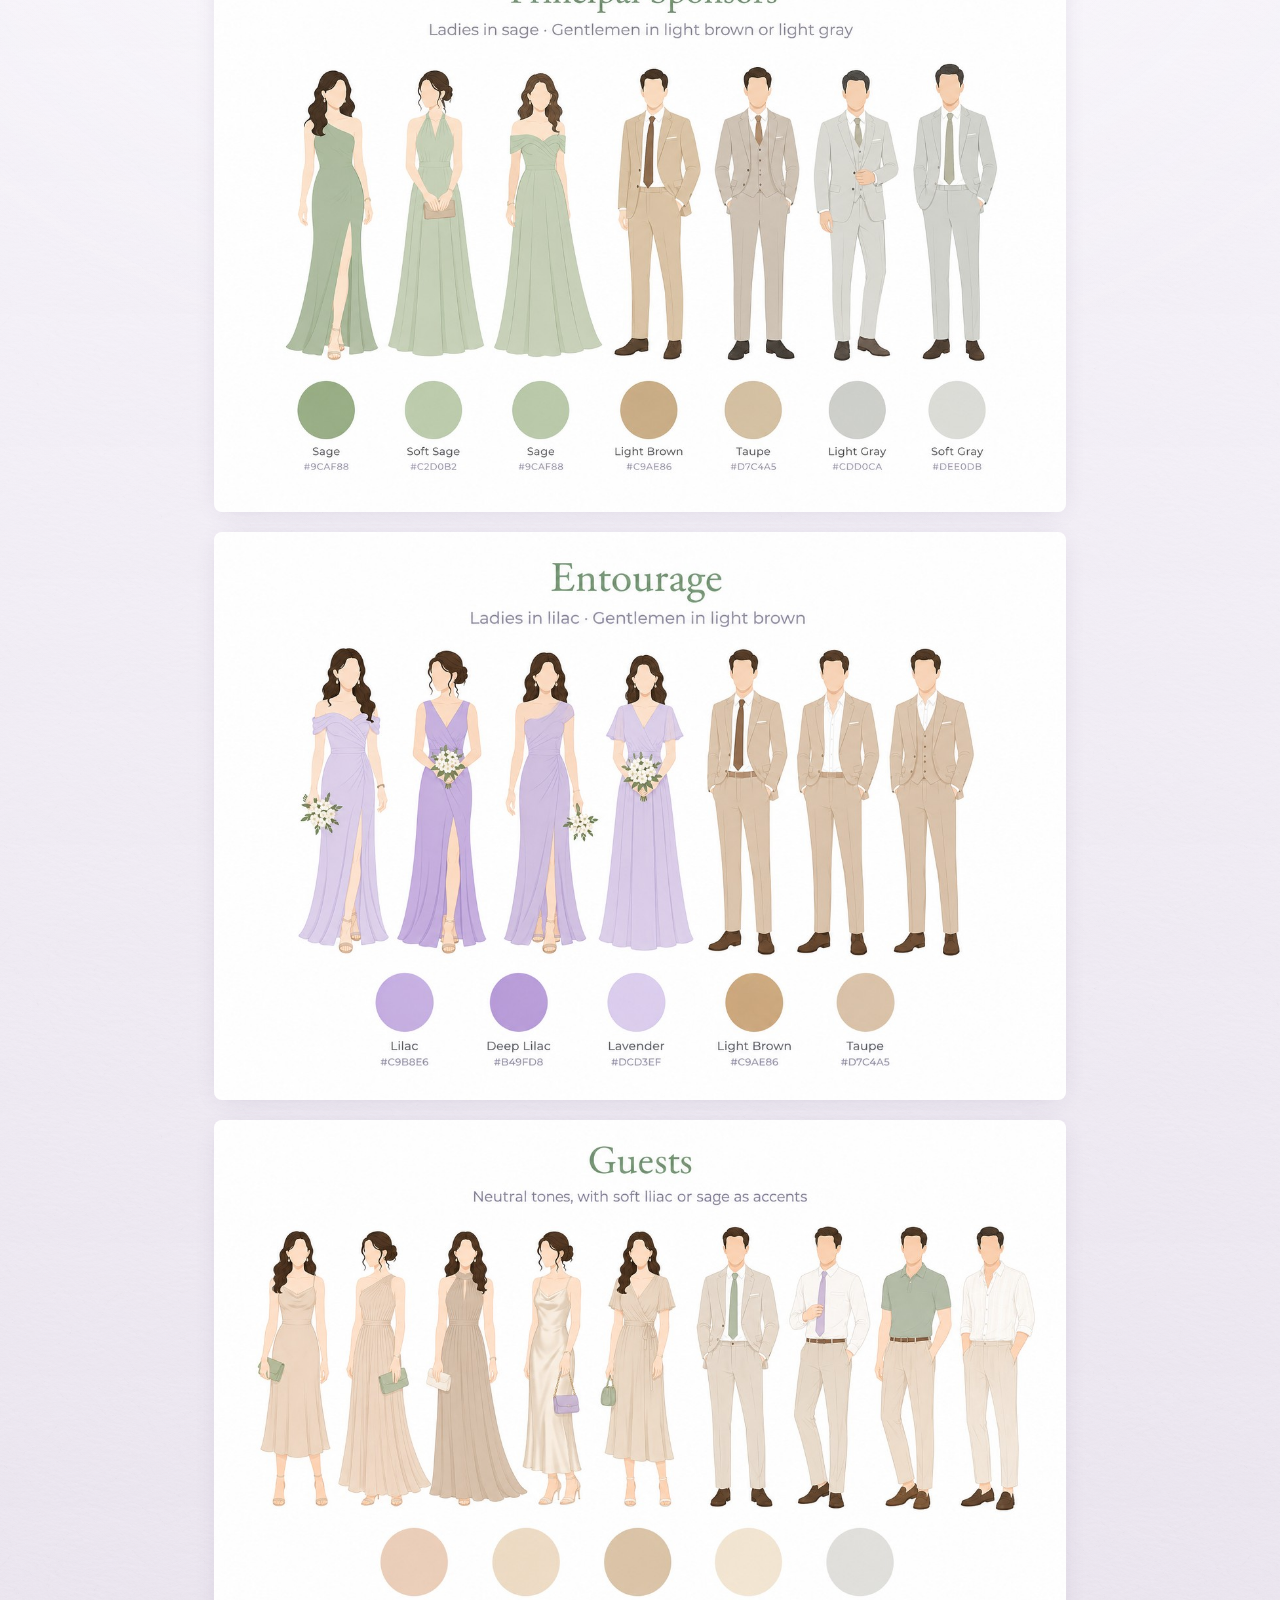
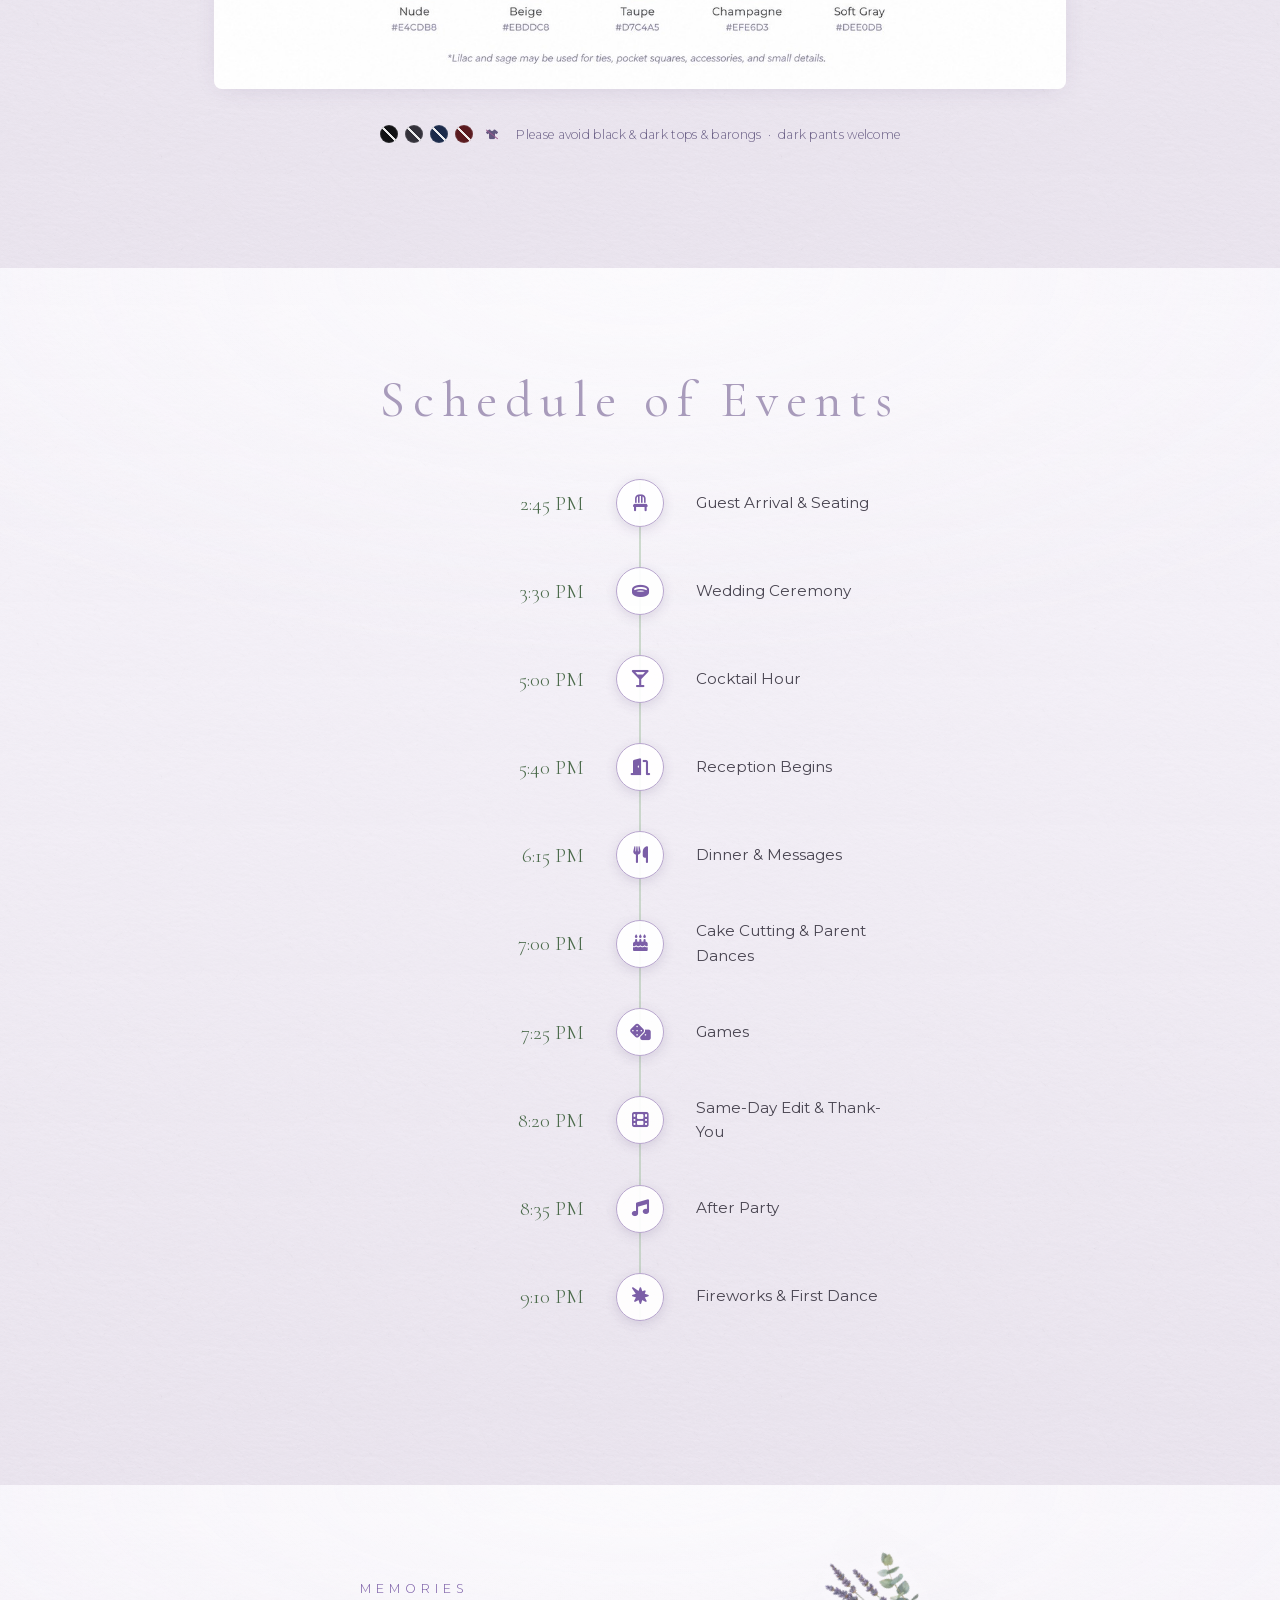
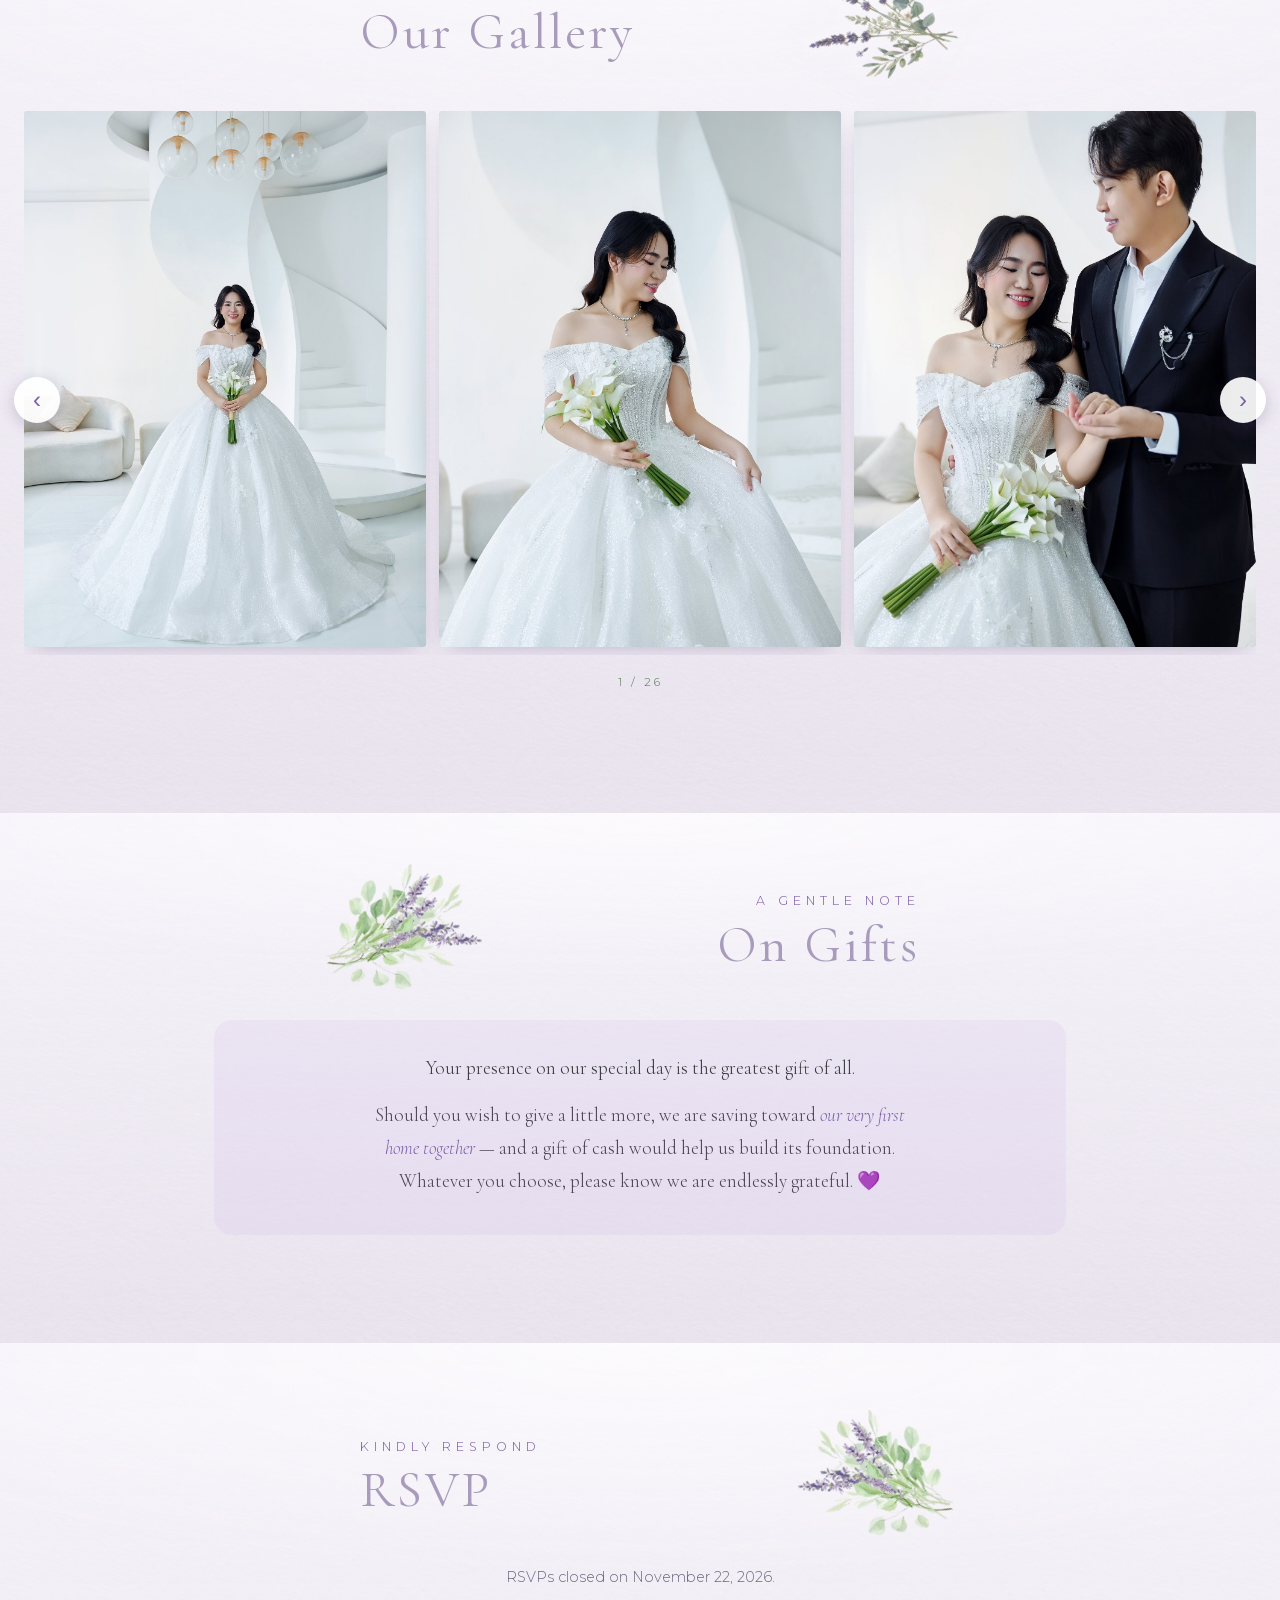
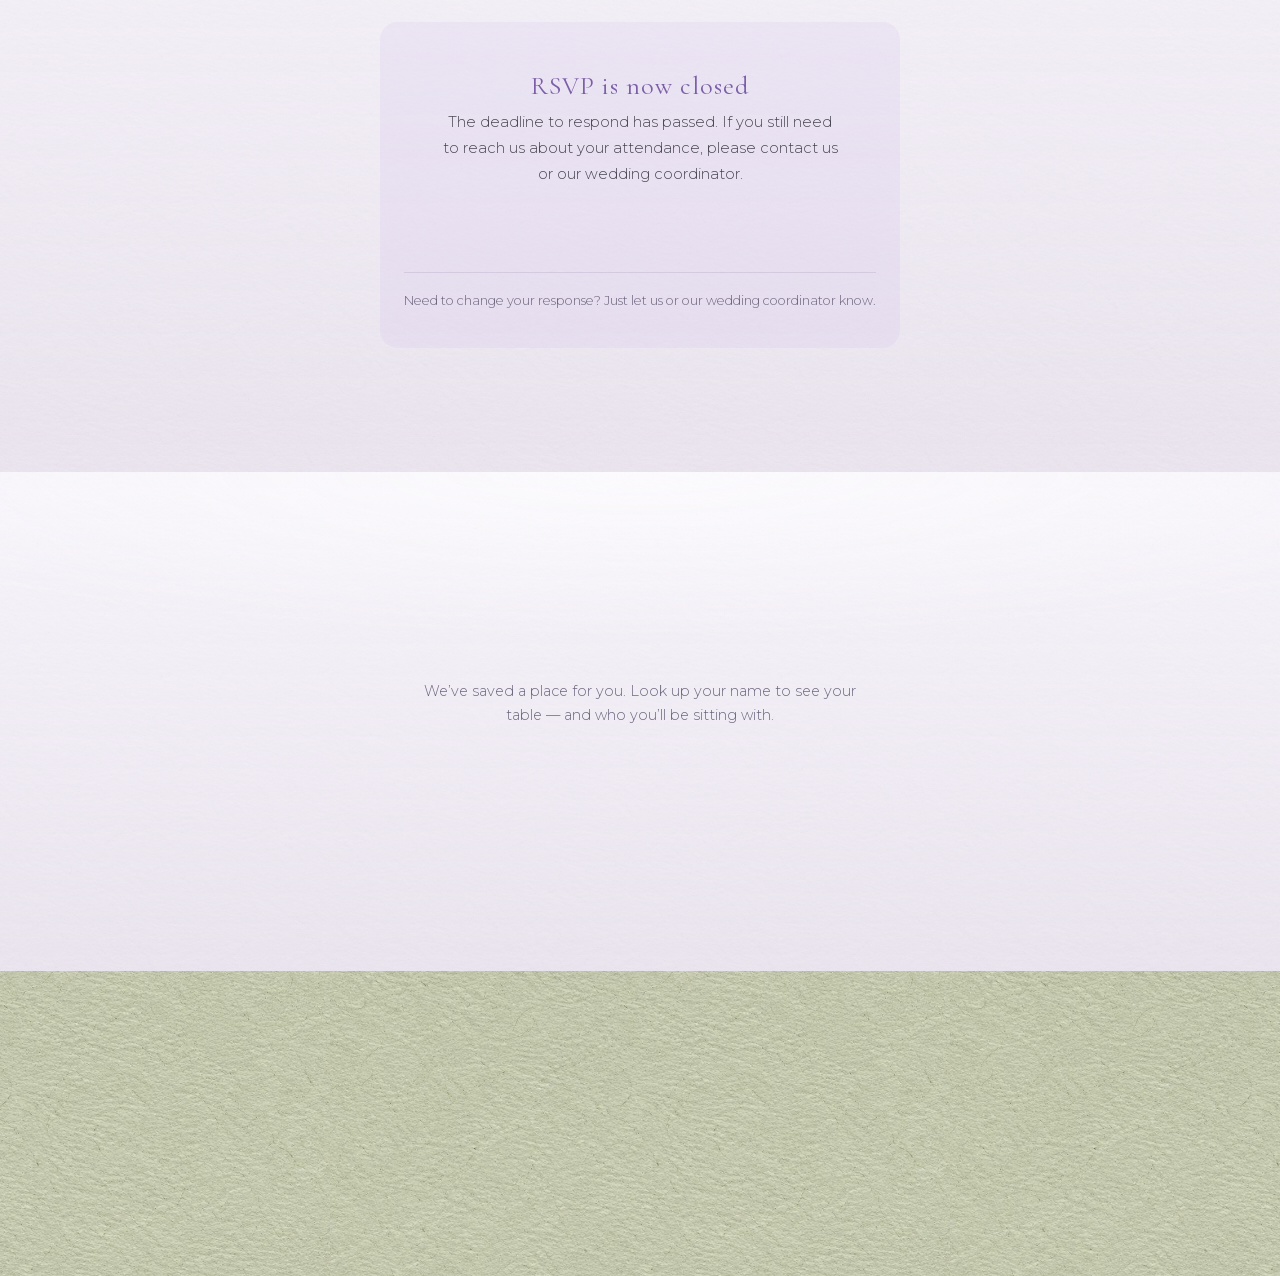
==== commit d6b1a792: "fix: remove the coordinator's phone number from the site" ====
--- a/index.html
+++ b/index.html
@@ -2292,8 +2292,7 @@
         <div id="rsvp-status" class="rsvp-status" role="status" aria-live="polite"></div>
 
         <p class="rsvp-contact-note">
-          Need to change your response? Call our coordinator at
-          <a href="tel:+639652076143">0965&nbsp;207&nbsp;6143</a>.
+          Need to change your response? Just let us or our wedding coordinator know.
         </p>
       </div>
     </div>
